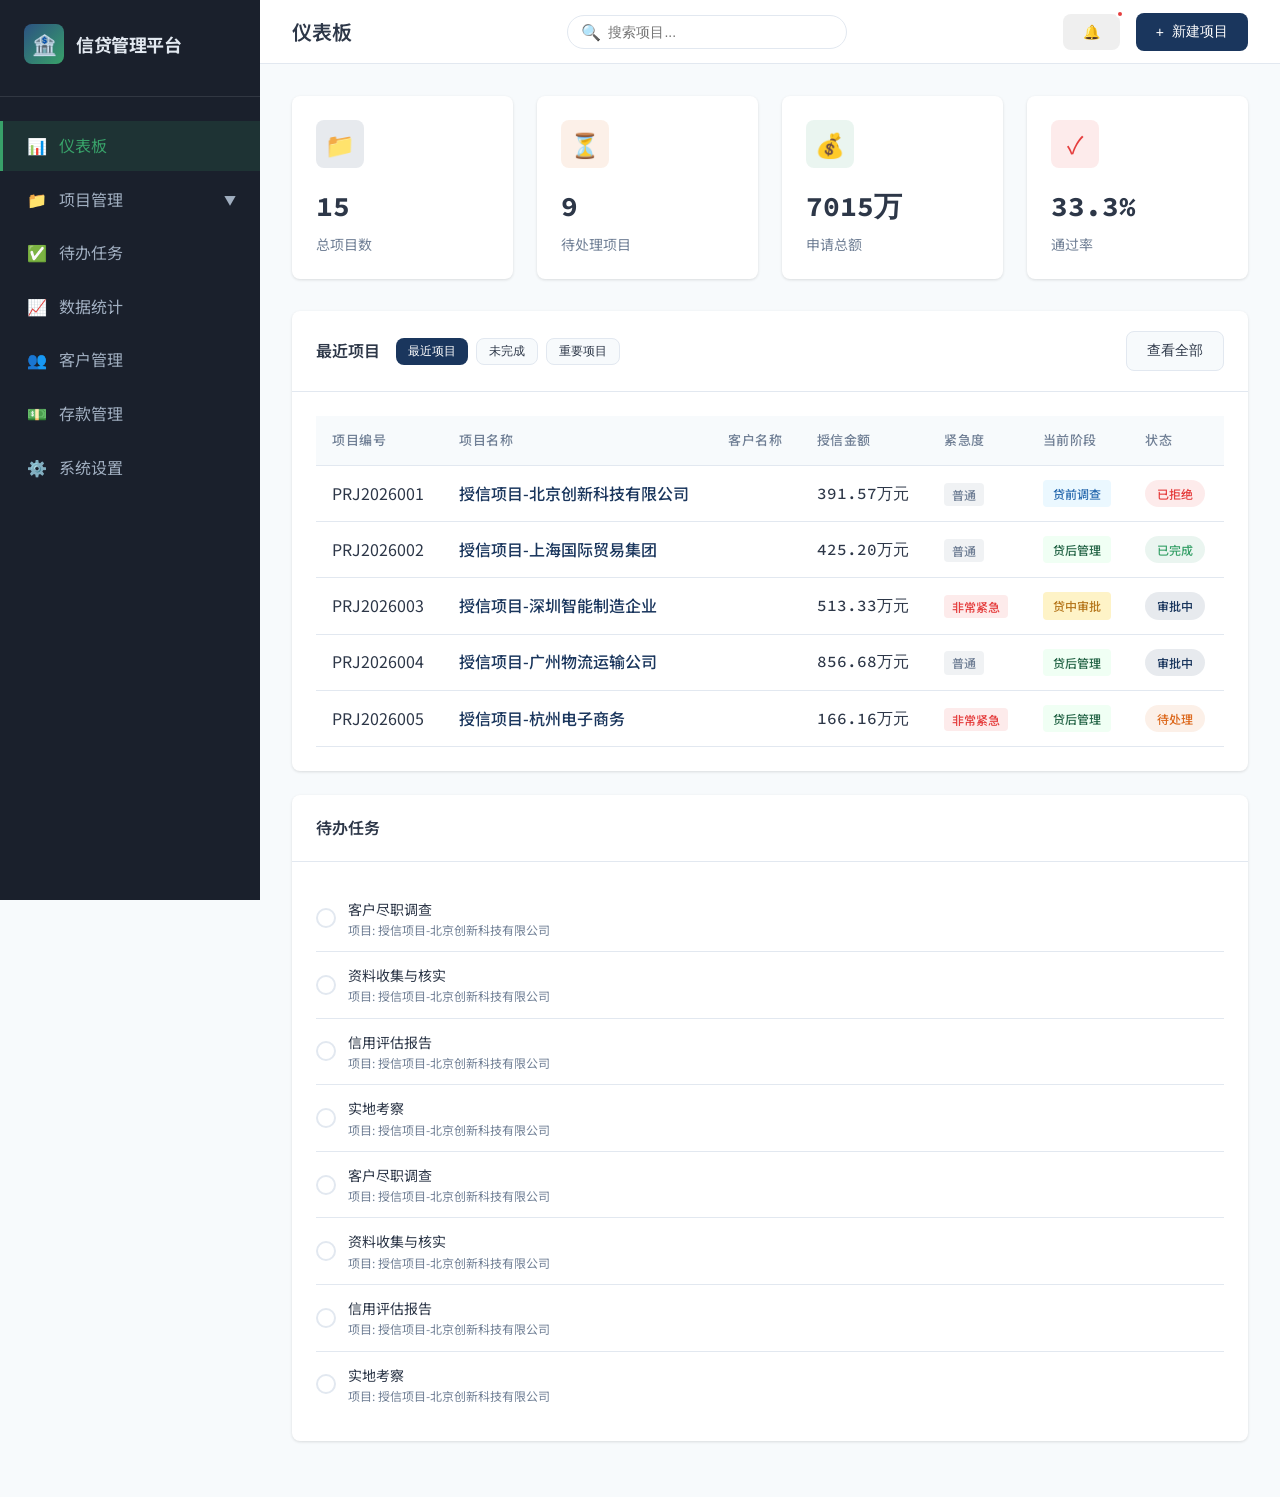
==== index.html @ 3b07a6e7 "feat: 优化客户管理模块 - 账号每行显示、移除客户编号字段" ====
<!DOCTYPE html>
<html lang="zh-CN">
<head>
  <meta charset="UTF-8">
  <meta name="viewport" content="width=device-width, initial-scale=1.0">
  <title>信贷项目管理平台</title>
  <link rel="icon" href="data:image/svg+xml,<svg xmlns='http://www.w3.org/2000/svg' viewBox='0 0 100 100'><text y='.9em' font-size='90'>🏦</text></svg>">
  <link rel="preconnect" href="https://fonts.googleapis.com">
  <link rel="preconnect" href="https://fonts.gstatic.com" crossorigin>
  <link href="https://fonts.googleapis.com/css2?family=Noto+Sans+SC:wght@300;400;500;700&family=Source+Code+Pro:wght@400;500&display=swap" rel="stylesheet">
  <style>
    :root {
      --primary: #1a365d;
      --primary-light: #2c5282;
      --secondary: #4a5568;
      --accent: #38a169;
      --warning: #dd6b20;
      --danger: #e53e3e;
      --bg: #f7fafc;
      --card-bg: #ffffff;
      --sidebar-bg: #1a202c;
      --text: #2d3748;
      --text-light: #718096;
      --text-lighter: #a0aec0;
      --border: #e2e8f0;
      --shadow: 0 1px 3px rgba(0,0,0,0.12);
      --shadow-lg: 0 4px 12px rgba(0,0,0,0.15);
      --radius: 8px;
      --radius-sm: 4px;
    }

    * {
      margin: 0;
      padding: 0;
      box-sizing: border-box;
    }

    body {
      font-family: "Noto Sans SC", "PingFang SC", "Microsoft YaHei", sans-serif;
      background: var(--bg);
      color: var(--text);
      line-height: 1.6;
      min-height: 100vh;
    }

    .app {
      display: flex;
      min-height: 100vh;
    }

    .sidebar {
      width: 260px;
      background: var(--sidebar-bg);
      color: #e2e8f0;
      padding: 24px 0;
      position: fixed;
      height: 100vh;
      overflow-y: auto;
      transition: transform 0.3s ease;
      z-index: 100;
    }

    .sidebar-header {
      padding: 0 24px 32px;
      border-bottom: 1px solid rgba(255,255,255,0.1);
      margin-bottom: 24px;
    }

    .logo {
      display: flex;
      align-items: center;
      gap: 12px;
    }

    .logo-icon {
      width: 40px;
      height: 40px;
      background: linear-gradient(135deg, var(--primary-light), var(--accent));
      border-radius: var(--radius);
      display: flex;
      align-items: center;
      justify-content: center;
      font-size: 20px;
    }

    .logo-text {
      font-size: 18px;
      font-weight: 700;
      letter-spacing: -0.5px;
    }

    .nav-menu {
      list-style: none;
    }

    .nav-item {
      margin-bottom: 4px;
    }

    .nav-link {
      display: flex;
      align-items: center;
      gap: 12px;
      padding: 12px 24px;
      color: #a0aec0;
      text-decoration: none;
      transition: all 0.2s ease;
      border-left: 3px solid transparent;
      cursor: pointer;
    }

    .nav-link:hover {
      background: rgba(255,255,255,0.05);
      color: #e2e8f0;
    }

    .nav-link.active {
      background: rgba(56, 161, 105, 0.15);
      color: var(--accent);
      border-left-color: var(--accent);
    }

    .nav-icon {
      width: 20px;
      text-align: center;
      font-size: 16px;
    }

    .main {
      flex: 1;
      margin-left: 260px;
      min-height: 100vh;
    }

    .topbar {
      background: var(--card-bg);
      height: 64px;
      padding: 0 32px;
      display: flex;
      align-items: center;
      justify-content: space-between;
      border-bottom: 1px solid var(--border);
      position: sticky;
      top: 0;
      z-index: 50;
    }

    .topbar-left {
      display: flex;
      align-items: center;
      gap: 16px;
    }

    .page-title {
      font-size: 20px;
      font-weight: 600;
    }

    .search-box {
      position: relative;
    }

    .search-input {
      width: 280px;
      padding: 8px 16px 8px 40px;
      border: 1px solid var(--border);
      border-radius: 20px;
      font-size: 14px;
      outline: none;
      transition: border-color 0.2s;
    }

    .search-input:focus {
      border-color: var(--primary);
    }

    .search-icon {
      position: absolute;
      left: 14px;
      top: 50%;
      transform: translateY(-50%);
      color: var(--text-lighter);
    }

    .topbar-right {
      display: flex;
      align-items: center;
      gap: 16px;
    }

    .btn {
      display: inline-flex;
      align-items: center;
      gap: 8px;
      padding: 10px 20px;
      border: none;
      border-radius: var(--radius);
      font-size: 14px;
      font-weight: 500;
      cursor: pointer;
      transition: all 0.2s;
    }

    .btn-primary {
      background: var(--primary);
      color: white;
    }

    .btn-primary:hover {
      background: var(--primary-light);
      transform: translateY(-1px);
    }

    .btn-secondary {
      background: var(--bg);
      color: var(--text);
      border: 1px solid var(--border);
    }

    .btn-secondary:hover {
      background: var(--border);
    }

    .btn-danger {
      background: var(--danger);
      color: white;
    }

    .btn-danger:hover {
      background: #c53030;
    }

    .content {
      padding: 32px;
    }

    .stats-grid {
      display: grid;
      grid-template-columns: repeat(4, 1fr);
      gap: 24px;
      margin-bottom: 32px;
    }

    .stat-card {
      background: var(--card-bg);
      border-radius: var(--radius);
      padding: 24px;
      box-shadow: var(--shadow);
      transition: transform 0.2s, box-shadow 0.2s;
    }

    .stat-card:hover {
      transform: translateY(-2px);
      box-shadow: var(--shadow-lg);
    }

    .stat-icon {
      width: 48px;
      height: 48px;
      border-radius: var(--radius);
      display: flex;
      align-items: center;
      justify-content: center;
      font-size: 24px;
      margin-bottom: 16px;
    }

    .stat-icon.primary { background: rgba(26, 54, 93, 0.1); color: var(--primary); }
    .stat-icon.accent { background: rgba(56, 161, 105, 0.1); color: var(--accent); }
    .stat-icon.warning { background: rgba(221, 107, 32, 0.1); color: var(--warning); }
    .stat-icon.danger { background: rgba(229, 62, 62, 0.1); color: var(--danger); }

    .stat-value {
      font-size: 28px;
      font-weight: 700;
      font-family: "Source Code Pro", monospace;
      margin-bottom: 4px;
    }

    .stat-label {
      font-size: 14px;
      color: var(--text-light);
    }

    .section {
      background: var(--card-bg);
      border-radius: var(--radius);
      box-shadow: var(--shadow);
      margin-bottom: 24px;
    }

    .section-header {
      padding: 20px 24px;
      border-bottom: 1px solid var(--border);
      display: flex;
      align-items: center;
      justify-content: space-between;
    }

    .section-title {
      font-size: 16px;
      font-weight: 600;
    }

    .section-body {
      padding: 24px;
    }

    .projects-table {
      width: 100%;
      border-collapse: collapse;
    }

    .projects-table th,
    .projects-table td {
      padding: 14px 16px;
      text-align: left;
      border-bottom: 1px solid var(--border);
    }

    .projects-table th {
      background: var(--bg);
      font-weight: 500;
      font-size: 13px;
      color: var(--text-light);
      text-transform: uppercase;
      letter-spacing: 0.5px;
    }

    .projects-table tr:hover {
      background: rgba(26, 54, 93, 0.02);
    }

    .project-name {
      font-weight: 500;
      color: var(--primary);
      cursor: pointer;
    }

    .project-name:hover {
      text-decoration: underline;
    }

    .amount {
      font-family: "Source Code Pro", monospace;
      font-weight: 500;
    }

    .status-badge {
      display: inline-flex;
      align-items: center;
      gap: 6px;
      padding: 4px 12px;
      border-radius: 20px;
      font-size: 12px;
      font-weight: 500;
    }

    .status-badge.pending {
      background: rgba(221, 107, 32, 0.1);
      color: var(--warning);
    }

    .status-badge.processing {
      background: rgba(26, 54, 93, 0.1);
      color: var(--primary);
    }

    .status-badge.completed {
      background: rgba(56, 161, 105, 0.1);
      color: var(--accent);
    }

    .status-badge.rejected {
      background: rgba(229, 62, 62, 0.1);
      color: var(--danger);
    }

    .stage-badge {
      display: inline-flex;
      align-items: center;
      gap: 6px;
      padding: 4px 10px;
      border-radius: var(--radius-sm);
      font-size: 12px;
      font-weight: 500;
    }

    .stage-badge.pre {
      background: #ebf8ff;
      color: #2b6cb0;
    }

    .stage-badge.mid {
      background: #fef3c7;
      color: #b7791f;
    }

    .stage-badge.post {
      background: #f0fff4;
      color: #276749;
    }

    .progress-bar {
      width: 100%;
      height: 8px;
      background: var(--border);
      border-radius: 4px;
      overflow: hidden;
      margin-top: 8px;
    }

    .progress-fill {
      height: 100%;
      border-radius: 4px;
      transition: width 0.5s ease;
      background: linear-gradient(90deg, var(--primary), var(--accent));
    }

    .card {
      background: var(--card-bg);
      border-radius: var(--radius);
      box-shadow: var(--shadow);
      padding: 24px;
      margin-bottom: 24px;
    }

    .form-group {
      margin-bottom: 20px;
    }

    .form-label {
      display: block;
      font-size: 14px;
      font-weight: 500;
      margin-bottom: 8px;
      color: var(--text);
    }

    .form-input,
    .form-select,
    .form-textarea {
      width: 100%;
      padding: 12px 16px;
      border: 1px solid var(--border);
      border-radius: var(--radius-sm);
      font-size: 14px;
      font-family: inherit;
      outline: none;
      transition: border-color 0.2s;
    }

    .form-input:focus,
    .form-select:focus,
    .form-textarea:focus {
      border-color: var(--primary);
    }

    .form-textarea {
      min-height: 100px;
      resize: vertical;
    }

    .modal-overlay {
      position: fixed;
      inset: 0;
      background: rgba(0, 0, 0, 0.5);
      display: flex;
      align-items: center;
      justify-content: center;
      z-index: 1000;
      opacity: 0;
      visibility: hidden;
      transition: all 0.3s;
    }

    .modal-overlay.active {
      opacity: 1;
      visibility: visible;
    }

    .modal {
      background: var(--card-bg);
      border-radius: 12px;
      width: 90%;
      max-width: 800px;
      max-height: 90vh;
      overflow-y: auto;
      transform: translateY(20px);
      transition: transform 0.3s;
    }

    .modal-overlay.active .modal {
      transform: translateY(0);
    }

    .modal-header {
      padding: 24px;
      border-bottom: 1px solid var(--border);
      display: flex;
      align-items: center;
      justify-content: space-between;
    }

    .modal-title {
      font-size: 18px;
      font-weight: 600;
    }

    .modal-close {
      width: 32px;
      height: 32px;
      border: none;
      background: var(--bg);
      border-radius: 50%;
      cursor: pointer;
      display: flex;
      align-items: center;
      justify-content: center;
      font-size: 18px;
      color: var(--text-light);
      transition: all 0.2s;
    }

    .modal-close:hover {
      background: var(--border);
      color: var(--text);
    }

    .modal-body {
      padding: 24px;
    }

    .modal-footer {
      padding: 16px 24px;
      border-top: 1px solid var(--border);
      display: flex;
      justify-content: flex-end;
      gap: 12px;
    }

    .flow-container {
      display: flex;
      align-items: center;
      justify-content: space-between;
      padding: 24px 0;
    }

    .flow-stage {
      flex: 1;
      text-align: center;
      position: relative;
    }

    .flow-stage:not(:last-child)::after {
      content: '';
      position: absolute;
      top: 20px;
      right: -50%;
      width: 100%;
      height: 3px;
      background: var(--border);
    }

    .flow-stage.active:not(:last-child)::after {
      background: var(--accent);
    }

    .flow-icon {
      width: 40px;
      height: 40px;
      border-radius: 50%;
      background: var(--border);
      display: flex;
      align-items: center;
      justify-content: center;
      margin: 0 auto 12px;
      font-size: 18px;
      position: relative;
      z-index: 1;
      color: var(--text-lighter);
    }

    .flow-stage.active .flow-icon {
      background: var(--accent);
      color: white;
    }

    .flow-stage.completed .flow-icon {
      background: var(--primary);
      color: white;
    }

    .flow-label {
      font-size: 14px;
      font-weight: 500;
      margin-bottom: 4px;
    }

    .flow-status {
      font-size: 12px;
      color: var(--text-light);
    }

    .task-list {
      list-style: none;
    }

    .task-item {
      display: flex;
      align-items: center;
      gap: 12px;
      padding: 12px 0;
      border-bottom: 1px solid var(--border);
    }

    .task-item:last-child {
      border-bottom: none;
    }

    .task-checkbox {
      width: 20px;
      height: 20px;
      border: 2px solid var(--border);
      border-radius: 50%;
      cursor: pointer;
      display: flex;
      align-items: center;
      justify-content: center;
      transition: all 0.2s;
    }

    .task-checkbox.checked {
      background: var(--accent);
      border-color: var(--accent);
      color: white;
    }

    .task-content {
      flex: 1;
    }

    .task-title {
      font-size: 14px;
    }

    .task-title.checked {
      text-decoration: line-through;
      color: var(--text-lighter);
    }

    .task-meta {
      font-size: 12px;
      color: var(--text-light);
    }

    .empty-state {
      text-align: center;
      padding: 48px;
      color: var(--text-light);
    }

    .empty-icon {
      font-size: 48px;
      margin-bottom: 16px;
      opacity: 0.5;
    }

    .pagination {
      display: flex;
      align-items: center;
      justify-content: center;
      gap: 8px;
      margin-top: 24px;
    }

    .page-btn {
      width: 36px;
      height: 36px;
      border: 1px solid var(--border);
      background: var(--card-bg);
      border-radius: var(--radius-sm);
      cursor: pointer;
      display: flex;
      align-items: center;
      justify-content: center;
      font-size: 14px;
      transition: all 0.2s;
    }

    .page-btn:hover {
      border-color: var(--primary);
      color: var(--primary);
    }

    .page-btn.active {
      background: var(--primary);
      color: white;
      border-color: var(--primary);
    }

    .mobile-menu-btn {
      display: none;
      background: none;
      border: none;
      font-size: 24px;
      cursor: pointer;
    }

    .detail-grid {
      display: grid;
      grid-template-columns: repeat(2, 1fr);
      gap: 24px;
    }

    .detail-item {
      padding: 16px 0;
      border-bottom: 1px solid var(--border);
    }

    .detail-label {
      font-size: 12px;
      color: var(--text-light);
      margin-bottom: 4px;
    }

    .detail-value {
      font-size: 14px;
      font-weight: 500;
    }

    .history-list {
      list-style: none;
    }

    .history-item {
      display: flex;
      gap: 16px;
      padding: 16px 0;
      border-bottom: 1px solid var(--border);
    }

    .history-icon {
      width: 32px;
      height: 32px;
      border-radius: 50%;
      background: var(--bg);
      display: flex;
      align-items: center;
      justify-content: center;
      flex-shrink: 0;
    }

    .history-content {
      flex: 1;
    }

    .history-title {
      font-size: 14px;
      font-weight: 500;
      margin-bottom: 4px;
    }

    .history-meta {
      font-size: 12px;
      color: var(--text-light);
    }

    @media (max-width: 1200px) {
      .stats-grid {
        grid-template-columns: repeat(2, 1fr);
      }
    }

    @media (max-width: 768px) {
      .sidebar {
        transform: translateX(-100%);
      }

      .sidebar.open {
        transform: translateX(0);
      }

      .main {
        margin-left: 0;
      }

      .mobile-menu-btn {
        display: block;
      }

      .stats-grid {
        grid-template-columns: 1fr;
      }

      .detail-grid {
        grid-template-columns: 1fr;
      }

      .search-input {
        width: 200px;
      }
    }

    .fade-in {
      animation: fadeIn 0.3s ease;
    }

    @keyframes fadeIn {
      from {
        opacity: 0;
        transform: translateY(10px);
      }
      to {
        opacity: 1;
        transform: translateY(0);
      }
    }

    .notifications-badge {
      position: relative;
    }

    .notification-dot {
      position: absolute;
      top: -4px;
      right: -4px;
      width: 8px;
      height: 8px;
      background: var(--danger);
      border-radius: 50%;
      border: 2px solid var(--card-bg);
    }

    .filter-bar {
      display: flex;
      gap: 12px;
      margin-bottom: 24px;
      flex-wrap: wrap;
    }

    .filter-select {
      padding: 8px 16px;
      border: 1px solid var(--border);
      border-radius: var(--radius-sm);
      font-size: 14px;
      background: var(--card-bg);
      cursor: pointer;
      min-width: 140px;
    }

.filter-select:focus {
  outline: none;
  border-color: var(--primary);
}

.urgency-badge {
  display: inline-flex;
  align-items: center;
  gap: 4px;
  padding: 2px 8px;
  border-radius: var(--radius-sm);
  font-size: 12px;
  font-weight: 500;
}

.urgency-normal {
  background: rgba(113, 128, 150, 0.1);
  color: var(--text-light);
}

.urgency-urgent {
  background: rgba(221, 107, 32, 0.1);
  color: var(--warning);
}

.urgency-very-urgent {
  background: rgba(229, 62, 62, 0.1);
  color: var(--danger);
  animation: pulse 2s infinite;
}

@keyframes pulse {
  0%, 100% { opacity: 1; }
  50% { opacity: 0.7; }
}

.project-row-second {
  background: var(--bg);
  font-size: 12px;
  color: var(--text-light);
}

.project-row-second td {
  padding: 8px 16px;
  border-bottom: 1px solid var(--border);
}

.duration-bar-container {
  display: flex;
  align-items: center;
  gap: 8px;
  flex: 1;
}

.duration-bar {
  flex: 1;
  height: 6px;
  background: var(--border);
  border-radius: 3px;
  overflow: hidden;
  max-width: 100px;
}

.duration-bar-fill {
  height: 100%;
  border-radius: 3px;
  transition: width 0.3s;
}

.current-node {
  display: inline-flex;
  align-items: center;
  gap: 4px;
  padding: 2px 8px;
  background: var(--primary);
  color: white;
  border-radius: var(--radius-sm);
  font-size: 11px;
}
  </style>
</head>
<body>
  <div class="app">
    <aside class="sidebar" id="sidebar">
      <div class="sidebar-header">
        <div class="logo">
          <div class="logo-icon">🏦</div>
          <span class="logo-text">信贷管理平台</span>
        </div>
      </div>
      <ul class="nav-menu">
        <li class="nav-item">
          <a href="#" class="nav-link active" data-page="dashboard">
            <span class="nav-icon">📊</span>
            <span>仪表板</span>
          </a>
        </li>
        <li class="nav-item">
          <a href="#" class="nav-link" data-page="projects" onclick="App.toggleSubMenu(event, 'projectSubMenu')">
            <span class="nav-icon">📁</span>
            <span>项目管理</span>
            <span style="margin-left:auto;font-size:12px;" id="projectSubMenuIcon">▼</span>
          </a>
          <ul class="sub-menu" id="projectSubMenu" style="display:none;list-style:none;padding-left:24px;">
            <li><a href="#" class="nav-link" style="padding:8px 24px;font-size:13px;" data-page="projects" onclick="App.showAllProjects()">📋 全部项目</a></li>
            <li><a href="#" class="nav-link" style="padding:8px 24px;font-size:13px;" data-page="projects" onclick="App.showStage('pre')">🔍 贷前调查</a></li>
            <li><a href="#" class="nav-link" style="padding:8px 24px;font-size:13px;" data-page="projects" onclick="App.showStage('mid')">📋 贷中审批</a></li>
            <li><a href="#" class="nav-link" style="padding:8px 24px;font-size:13px;" data-page="projects" onclick="App.showStage('post')">📊 贷后管理</a></li>
          </ul>
        </li>
        <li class="nav-item">
          <a href="#" class="nav-link" data-page="tasks">
            <span class="nav-icon">✅</span>
            <span>待办任务</span>
          </a>
        </li>
        <li class="nav-item">
          <a href="#" class="nav-link" data-page="statistics">
            <span class="nav-icon">📈</span>
            <span>数据统计</span>
          </a>
        </li>
        <li class="nav-item">
          <a href="#" class="nav-link" data-page="customers">
            <span class="nav-icon">👥</span>
            <span>客户管理</span>
          </a>
        </li>
        <li class="nav-item">
          <a href="#" class="nav-link" data-page="deposits">
            <span class="nav-icon">💵</span>
            <span>存款管理</span>
          </a>
        </li>
        <li class="nav-item">
          <a href="#" class="nav-link" data-page="settings">
            <span class="nav-icon">⚙️</span>
            <span>系统设置</span>
          </a>
        </li>
      </ul>
    </aside>

    <main class="main">
      <header class="topbar">
        <div class="topbar-left">
          <button class="mobile-menu-btn" id="mobileMenuBtn">☰</button>
          <h1 class="page-title" id="pageTitle">仪表板</h1>
        </div>
        <div class="search-box">
          <span class="search-icon">🔍</span>
          <input type="text" class="search-input" placeholder="搜索项目..." id="searchInput">
        </div>
        <div class="topbar-right">
          <button class="btn notifications-badge" id="notificationBtn">
            🔔
            <span class="notification-dot" id="notificationDot"></span>
          </button>
          <button class="btn btn-primary" id="newProjectBtn">
            <span>+</span>新建项目
          </button>
        </div>
      </header>

      <div class="content" id="content">
      </div>
    </main>
  </div>

  <div class="modal-overlay" id="projectModal">
    <div class="modal" style="max-width: 900px;">
      <div class="modal-header">
        <h2 class="modal-title" id="modalTitle">新建项目</h2>
        <button class="modal-close" id="modalClose">✕</button>
      </div>
      <div class="modal-body">
        <form id="projectForm" style="display: grid; grid-template-columns: repeat(2, 1fr); gap: 16px;">
          <div class="form-group">
            <label class="form-label">项目编号</label>
            <input type="text" class="form-input" id="projectCode" readonly>
          </div>
          <div class="form-group">
            <label class="form-label">项目名称 *</label>
            <input type="text" class="form-input" id="projectName" required placeholder="请输入项目名称">
          </div>
          <div class="form-group" style="grid-column: span 2;">
            <label class="form-label">客户 *（可多选）</label>
            <input type="text" class="form-input" id="customerSearch" placeholder="搜索客户..." oninput="App.filterCustomers(this.value)" style="margin-bottom:8px;">
            <div id="customerList" style="max-height:150px;overflow-y:auto;border:1px solid var(--border);border-radius:4px;padding:8px;">
            </div>
          </div>
          <div class="form-group" style="grid-column: span 2;">
            <label class="form-label">已选客户</label>
            <div id="selectedCustomers" style="display:flex;flex-wrap:wrap;gap:8px;min-height:32px;padding:8px;background:var(--bg);border-radius:4px;"></div>
          </div>
          <div class="form-group" style="display:none;">
            <label class="form-label">客户名称</label>
            <input type="text" id="customerName">
          </div>
          <div class="form-group" style="display:none;">
            <label class="form-label">客户类型</label>
            <select class="form-select" id="customerType">
            </select>
          </div>
          <div class="form-group">
            <label class="form-label">授信金额（元）*</label>
            <input type="number" class="form-input" id="creditAmount" required placeholder="请输入授信金额" min="0" step="10000">
          </div>
          <div class="form-group">
            <label class="form-label">授信期限</label>
            <select class="form-select" id="creditTerm">
              <option value="3">3个月</option>
              <option value="6">6个月</option>
              <option value="12" selected>12个月</option>
              <option value="24">24个月</option>
              <option value="36">36个月</option>
            </select>
          </div>
          <div class="form-group">
            <label class="form-label">利率（%）</label>
            <input type="number" class="form-input" id="interestRate" value="4.35" step="0.01" min="0" max="24">
          </div>
          <div class="form-group">
            <label class="form-label">担保方式</label>
            <select class="form-select" id="guaranteeType">
              <option value="credit">信用贷款</option>
              <option value="mortgage">抵押贷款</option>
              <option value="pledge">质押贷款</option>
              <option value="guarantee">担保贷款</option>
            </select>
          </div>
          <div class="form-group">
            <label class="form-label">开始时间</label>
            <input type="date" class="form-input" id="startDate">
          </div>
          <div class="form-group">
            <label class="form-label">结束时间</label>
            <input type="date" class="form-input" id="endDate">
          </div>
<div class="form-group" style="grid-column: span 2;">
    <label class="form-label">备注说明</label>
    <textarea class="form-textarea" id="remark" placeholder="请输入备注说明"></textarea>
  </div>
  <div class="form-group">
    <label class="form-label">紧急度</label>
    <select class="form-select" id="urgency">
      <option value="normal">普通</option>
      <option value="urgent">紧急</option>
      <option value="very_urgent">非常紧急</option>
    </select>
  </div>
  <div class="form-group">
    <label class="form-label">当前阶段</label>
    <select class="form-select" id="editStage">
      <option value="pre">贷前调查</option>
      <option value="mid">贷中审批</option>
      <option value="post">贷后管理</option>
    </select>
  </div>
  <div class="form-group">
    <label class="form-label">状态</label>
    <select class="form-select" id="editStatus">
      <option value="pending">待处理</option>
      <option value="processing">审批中</option>
      <option value="completed">已完成</option>
      <option value="rejected">已拒绝</option>
    </select>
  </div>
  <div class="form-group">
    <label class="form-label">动拨日期</label>
    <input type="date" class="form-input" id="drawDate">
  </div>
  <div class="form-group" style="grid-column: span 2;">
    <label class="form-label">贷后任务日期</label>
    <div style="display:flex;gap:12px;margin-bottom:8px;flex-wrap:wrap;">
      <label style="display:flex;align-items:center;gap:4px;cursor:pointer;">
        <input type="radio" name="postLoanTaskType" value="quarterly" checked onchange="App.togglePostLoanTaskDates()"> 按季度
      </label>
      <label style="display:flex;align-items:center;gap:4px;cursor:pointer;">
        <input type="radio" name="postLoanTaskType" value="halfyear" onchange="App.togglePostLoanTaskDates()"> 按半年
      </label>
      <label style="display:flex;align-items:center;gap:4px;cursor:pointer;">
        <input type="radio" name="postLoanTaskType" value="custom" onchange="App.togglePostLoanTaskDates()"> 自定义
      </label>
    </div>
    <div id="postLoanTaskDatesContainer" style="display:flex;flex-direction:column;gap:8px;">
      <div style="display:flex;align-items:center;gap:8px;">
        <span style="font-size:12px;min-width:60px;">第1次:</span>
        <input type="date" class="form-input" id="postLoanTaskDate1" style="width:200px;">
      </div>
      <div style="display:flex;align-items:center;gap:8px;">
        <span style="font-size:12px;min-width:60px;">第2次:</span>
        <input type="date" class="form-input" id="postLoanTaskDate2" style="width:200px;">
      </div>
      <div style="display:flex;align-items:center;gap:8px;">
        <span style="font-size:12px;min-width:60px;">第3次:</span>
        <input type="date" class="form-input" id="postLoanTaskDate3" style="width:200px;">
      </div>
      <div style="display:flex;align-items:center;gap:8px;">
        <span style="font-size:12px;min-width:60px;">第4次:</span>
        <input type="date" class="form-input" id="postLoanTaskDate4" style="width:200px;">
      </div>
    </div>
  </div>
</form>
      </div>
      <div class="modal-footer">
        <button class="btn btn-secondary" id="cancelBtn">取消</button>
        <button class="btn btn-primary" id="saveBtn">保存项目</button>
      </div>
    </div>
  </div>

  <div class="modal-overlay" id="detailModal">
    <div class="modal" style="max-width: 900px;">
      <div class="modal-header">
        <h2 class="modal-title">项目详情</h2>
        <button class="modal-close" id="detailModalClose">✕</button>
      </div>
      <div class="modal-body" id="detailContent">
      </div>
    </div>
  </div>

  <script>
    const App = {
data: {
  projects: [],
  customers: [],
  deposits: [],
  currentPage: 'dashboard',
  searchQuery: '',
  filterStatus: '',
  filterStage: '',
  projectTab: 'recent',
  options: {
    stages: [
      { value: 'pre', label: '贷前调查' },
      { value: 'mid', label: '贷中审批' },
      { value: 'post', label: '贷后管理' }
    ],
    statuses: [
      { value: 'pending', label: '待处理' },
      { value: 'processing', label: '审批中' },
      { value: 'completed', label: '已完成' },
      { value: 'rejected', label: '已拒绝' }
    ],
    terms: [
      { value: '3', label: '3个月' },
      { value: '6', label: '6个月' },
      { value: '12', label: '12个月' },
      { value: '24', label: '24个月' },
      { value: '36', label: '36个月' }
    ],
    guaranteeTypes: [
      { value: 'credit', label: '信用贷款' },
      { value: 'mortgage', label: '抵押贷款' },
      { value: 'pledge', label: '质押贷款' },
      { value: 'guarantee', label: '担保贷款' }
    ],
    urgencies: [
      { value: 'normal', label: '普通' },
      { value: 'urgent', label: '紧急' },
      { value: 'very_urgent', label: '非常紧急' }
    ]
  }
},

init() {
  if (!this.checkLogin()) {
    document.body.innerHTML = '<div style="display:flex;align-items:center;justify-content:center;height:100vh;flex-direction:column;"><h2>请先登录</h2><p>密码错误或已超时</p></div>';
    return;
  }
  this.loadData();
  this.initOptionDropdowns();
  this.bindEvents();
  this.render();
},

loadData() {
  const stored = localStorage.getItem('creditProjects');
  if (stored) {
    this.data.projects = JSON.parse(stored);
  } else {
    this.data.projects = this.generateSampleData();
    this.saveData();
  }
  const custStored = localStorage.getItem('creditCustomers');
  if (custStored) {
    this.data.customers = JSON.parse(custStored);
  } else {
    this.data.customers = this.generateSampleCustomers();
    this.saveData();
  }
  const depStored = localStorage.getItem('creditDeposits');
  if (depStored) {
    this.data.deposits = JSON.parse(depStored);
  } else {
    this.data.deposits = this.generateSampleDeposits();
    this.saveData();
  }
  const optStored = localStorage.getItem('creditOptions');
  if (optStored) {
    this.data.options = JSON.parse(optStored);
  } else {
    this.saveOptions();
  }
},

saveData() {
  localStorage.setItem('creditProjects', JSON.stringify(this.data.projects));
  localStorage.setItem('creditCustomers', JSON.stringify(this.data.customers));
  localStorage.setItem('creditDeposits', JSON.stringify(this.data.deposits));
},

saveOptions() {
  localStorage.setItem('creditOptions', JSON.stringify(this.data.options));
},

initOptionDropdowns() {
  const creditTerm = document.getElementById('creditTerm');
  if (creditTerm) {
    creditTerm.innerHTML = this.data.options.terms.map(t => `<option value="${t.value}">${t.label}</option>`).join('');
  }
  const guaranteeType = document.getElementById('guaranteeType');
  if (guaranteeType) {
    guaranteeType.innerHTML = this.data.options.guaranteeTypes.map(t => `<option value="${t.value}">${t.label}</option>`).join('');
  }
  const urgency = document.getElementById('urgency');
  if (urgency) {
    urgency.innerHTML = this.data.options.urgencies.map(u => `<option value="${u.value}">${u.label}</option>`).join('');
  }
  const editStage = document.getElementById('editStage');
  if (editStage) {
    editStage.innerHTML = this.data.options.stages.map(s => `<option value="${s.value}">${s.label}</option>`).join('');
  }
  const editStatus = document.getElementById('editStatus');
  if (editStatus) {
    editStatus.innerHTML = this.data.options.statuses.map(s => `<option value="${s.value}">${s.label}</option>`).join('');
  }
},

generateSampleCustomers() {
  return [
    { customerNo: '20260001', name: '北京创新科技有限公司', accounts: ['6222021100012345678', '6222021100012345679'], type: 'enterprise', contact: '张总', phone: '13800138000', address: '北京市朝阳区' },
    { customerNo: '20260002', name: '上海国际贸易集团', accounts: ['6222021100012345680'], type: 'enterprise', contact: '李经理', phone: '13800138001', address: '上海市浦东新区' },
    { customerNo: '20260003', name: '深圳智能制造企业', accounts: ['6222021100012345681', '6222021100012345682'], type: 'enterprise', contact: '王总', phone: '13800138002', address: '深圳市南山区' },
    { customerNo: '20260004', name: '广州物流运输公司', accounts: ['6222021100012345683'], type: 'enterprise', contact: '刘总', phone: '13800138003', address: '广州市天河区' },
    { customerNo: '20260005', name: '杭州电子商务', accounts: ['6222021100012345684', '6222021100012345685'], type: 'enterprise', contact: '陈总', phone: '13800138004', address: '杭州市滨江区' },
    { customerNo: '20260006', name: '张三', accounts: ['6222021100012345686'], type: 'personal', phone: '13900139000' },
    { customerNo: '20260007', name: '李四', accounts: ['6222021100012345687', '6222021100012345688'], type: 'personal', phone: '13900139001' }
  ];
},

generateSampleDeposits() {
  return [
    { id: 'D001', customerId: '20260001', customerName: '北京创新科技有限公司', amount: 5000000, type: '定期', productName: '定期存款A', date: '2025-01-15', rate: 2.1, ftpRate: 1.5, maturityDate: '2026-01-15' },
    { id: 'D002', customerId: '20260002', customerName: '上海国际贸易集团', amount: 8000000, type: '活期', productName: '活期账户', date: '2025-02-20', rate: 0.35, ftpRate: 0.2, maturityDate: '' },
    { id: 'D003', customerId: '20260003', customerName: '深圳智能制造企业', amount: 3000000, type: '定期', productName: '定期存款B', date: '2025-03-10', rate: 2.25, ftpRate: 1.6, maturityDate: '2026-03-10' },
    { id: 'D004', customerId: '20260004', customerName: '广州物流运输公司', amount: 2000000, type: '活期', productName: '活期账户', date: '2025-03-25', rate: 0.35, ftpRate: 0.2, maturityDate: '' },
    { id: 'D005', customerId: '20260005', customerName: '杭州电子商务', amount: 6000000, type: '定期', productName: '定期存款A', date: '2025-04-05', rate: 2.15, ftpRate: 1.5, maturityDate: '2026-04-05' },
    { id: 'D006', customerId: '20260001', customerName: '北京创新科技有限公司', amount: 1500000, type: '活期', productName: '活期账户', date: '2025-04-18', rate: 0.35, ftpRate: 0.2, maturityDate: '' },
    { id: 'D007', customerId: '20260006', customerName: '张三', amount: 500000, type: '定期', productName: '定期存款B', date: '2025-05-01', rate: 2.3, ftpRate: 1.65, maturityDate: '2026-05-01' },
    { id: 'D008', customerId: '20260007', customerName: '李四', amount: 300000, type: '活期', productName: '活期账户', date: '2025-05-10', rate: 0.35, ftpRate: 0.2, maturityDate: '' }
  ];
},

generateSampleData() {
      const customers = ['北京创新科技有限公司', '上海国际贸易集团', '深圳智能制造企业', '广州物流运输公司', '杭州电子商务', '成都软件开发', '武汉新能源科技', '南京制造业', '西安高新材料', '重庆文化旅游'];
      const statuses = ['pending', 'processing', 'completed', 'rejected'];
      const stages = ['pre', 'mid', 'post'];
      const urgencies = ['normal', 'urgent', 'very_urgent'];
      const projects = [];

      for (let i = 0; i < 15; i++) {
        const status = statuses[Math.floor(Math.random() * statuses.length)];
        const stage = status === 'completed' ? 'post' : stages[Math.floor(Math.random() * 3)];
        const amount = Math.floor(Math.random() * 10000000) + 500000;
        const createdAt = new Date(Date.now() - Math.random() * 90 * 24 * 60 * 60 * 1000);

        projects.push({
          id: `PRJ${String(2026001 + i).padStart(6, '0')}`,
          name: `授信项目-${customers[i % customers.length]}`,
          customerName: customers[i % customers.length],
          customerType: i % 2 === 0 ? 'enterprise' : 'personal',
          amount: amount,
          term: [6, 12, 24, 36][Math.floor(Math.random() * 4)],
          rate: (Math.random() * 3 + 3.5).toFixed(2),
          guaranteeType: ['credit', 'mortgage', 'pledge', 'guarantee'][Math.floor(Math.random() * 4)],
          status: status,
          stage: stage,
          urgency: urgencies[Math.floor(Math.random() * 3)],
          stageProgress: { pre: 0, mid: 0, post: 0 },
          remark: '',
          createdAt: createdAt.toISOString(),
          endDate: status === 'completed' ? new Date(Date.now() - Math.random() * 30 * 24 * 60 * 60 * 1000).toISOString() : null,
          drawDate: stage === 'mid' || stage === 'post' ? new Date(createdAt.getTime() + 15 * 24 * 60 * 60 * 1000).toISOString().split('T')[0] : '',
          postLoanTaskDates: this.generatePostLoanTaskDates(),
          tasks: this.generateTasks(status, stage)
        });

        const project = projects[projects.length - 1];
        if (stage === 'pre') project.stageProgress.pre = Math.floor(Math.random() * 100);
        else if (stage === 'mid') { project.stageProgress.pre = 100; project.stageProgress.mid = Math.floor(Math.random() * 100); }
        else { project.stageProgress.pre = 100; project.stageProgress.mid = 100; project.stageProgress.post = Math.floor(Math.random() * 100); }
      }

      return projects;
    },

    generatePostLoanTaskDates() {
      const baseDate = new Date();
      return [
        new Date(baseDate.getTime() + 30 * 24 * 60 * 60 * 1000).toISOString().split('T')[0],
        new Date(baseDate.getTime() + 90 * 24 * 60 * 60 * 1000).toISOString().split('T')[0],
        new Date(baseDate.getTime() + 180 * 24 * 60 * 60 * 1000).toISOString().split('T')[0]
      ];
    },

      generateTasks(status, stage) {
        const preTasks = [
          { id: 1, title: '客户尽职调查', completed: false },
          { id: 2, title: '资料收集与核实', completed: false },
          { id: 3, title: '信用评估报告', completed: false },
          { id: 4, title: '实地考察', completed: false }
        ];
        const midTasks = [
          { id: 5, title: '初审评估', completed: false },
          { id: 6, title: '复审评估', completed: false },
          { id: 7, title: '终审决策', completed: false },
          { id: 8, title: '合同签订', completed: false }
        ];
        const postTasks = [
          { id: 9, title: '首次检查', completed: false },
          { id: 10, title: '定期检查', completed: false },
          { id: 11, title: '风险评估', completed: false },
          { id: 12, title: '到期处理', completed: false }
        ];

        let tasks = [];
        if (stage === 'pre' || status === 'pending') tasks = preTasks;
        else if (stage === 'mid' || status === 'processing') tasks = [...preTasks, ...midTasks];
        else tasks = [...preTasks, ...midTasks, ...postTasks];

        if (status === 'completed') {
          tasks.forEach(t => t.completed = true);
        }

        return tasks;
      },

      bindEvents() {
        document.getElementById('mobileMenuBtn').addEventListener('click', () => {
          document.getElementById('sidebar').classList.toggle('open');
        });

        document.querySelectorAll('.nav-link').forEach(link => {
          link.addEventListener('click', (e) => {
            e.preventDefault();
            document.querySelectorAll('.nav-link').forEach(l => l.classList.remove('active'));
            link.classList.add('active');
            this.data.currentPage = link.dataset.page;
            document.getElementById('sidebar').classList.remove('open');
            this.render();
          });
        });

        document.getElementById('newProjectBtn').addEventListener('click', () => {
          this.openProjectModal();
        });

        document.getElementById('modalClose').addEventListener('click', () => {
          this.closeModal('projectModal');
        });

        document.getElementById('detailModalClose').addEventListener('click', () => {
          this.closeModal('detailModal');
        });

        document.getElementById('cancelBtn').addEventListener('click', () => {
          this.closeModal('projectModal');
        });

        document.getElementById('saveBtn').addEventListener('click', () => {
          this.saveProject();
        });

        document.getElementById('searchInput').addEventListener('input', (e) => {
          this.data.searchQuery = e.target.value;
          this.render();
        });
      },

openProjectModal(project = null) {
    const modal = document.getElementById('projectModal');
    const form = document.getElementById('projectForm');

    this.currentSelectedCustomers = project ? [...(project.customerIds || [])] : [];

    if (project) {
      document.getElementById('modalTitle').textContent = '编辑项目';
      document.getElementById('projectCode').value = project.id;
      document.getElementById('projectName').value = project.name;
      document.getElementById('creditAmount').value = project.amount;
      document.getElementById('creditTerm').value = project.term;
      document.getElementById('interestRate').value = project.rate;
      document.getElementById('guaranteeType').value = project.guaranteeType;
      document.getElementById('startDate').value = project.createdAt ? project.createdAt.split('T')[0] : '';
      document.getElementById('endDate').value = project.endDate ? project.endDate.split('T')[0] : '';
      document.getElementById('remark').value = project.remark || '';
      document.getElementById('urgency').value = project.urgency || 'normal';
      document.getElementById('editStage').value = project.stage || 'pre';
      document.getElementById('editStatus').value = project.status || 'pending';
      document.getElementById('drawDate').value = project.drawDate || '';
      const taskDates = project.postLoanTaskDates || [];
      for (let i = 1; i <= 4; i++) {
        const input = document.getElementById('postLoanTaskDate' + i);
        if (input) input.value = taskDates[i - 1] || '';
      }
      this.renderCustomerList();
      this.updateSelectedCustomers(this.currentSelectedCustomers);
    } else {
      document.getElementById('modalTitle').textContent = '新建项目';
      form.reset();
      document.getElementById('projectCode').value = this.generateProjectCode();
      document.getElementById('urgency').value = 'normal';
      document.getElementById('editStage').value = 'pre';
      document.getElementById('editStatus').value = 'pending';
      this.currentCustomerFilter = '';
      this.renderCustomerList();
      this.updateSelectedCustomers([]);
    }

    modal.classList.add('active');
  },

      currentCustomerFilter: '',
      currentSelectedCustomers: [],

renderCustomerList() {
  const container = document.getElementById('customerList');
  const filter = (this.currentCustomerFilter || '').toLowerCase();
  const filtered = this.data.customers.filter(c =>
    c.name.toLowerCase().includes(filter) || (c.contact || '').toLowerCase().includes(filter)
  );
  container.innerHTML = filtered.map(c => `
  <div style="display:flex;align-items:center;gap:8px;padding:6px;border-bottom:1px solid var(--border);cursor:pointer;" onclick="App.toggleCustomer('${c.customerNo}')">
  <input type="checkbox" ${this.currentSelectedCustomers.includes(c.customerNo) ? 'checked' : ''} onclick="event.stopPropagation();App.toggleCustomer('${c.customerNo}')">
  <div>
    <div style="font-weight:500;">${c.name}</div>
    <div style="font-size:12px;color:var(--text-light);">${c.type === 'enterprise' ? '企业' : '个人'} · ${c.phone || ''}</div>
  </div>
  </div>
  `).join('');
},

      filterCustomers(value) {
        this.currentCustomerFilter = value;
        this.renderCustomerList();
      },

      depositCustomerFilter: '',

      filterDepositCustomer(value) {
        this.depositCustomerFilter = value;
        const select = document.getElementById('depositCustomer');
        if (select) {
          const f = value.toLowerCase();
select.innerHTML = this.data.customers.filter(c => !f || c.name.toLowerCase().includes(f)).map(c =>
  `<option value="${c.customerNo}">${c.name}</option>`
  ).join('');
        }
      },

toggleCustomer(customerId) {
    const idx = this.currentSelectedCustomers.indexOf(customerId);
    if (idx >= 0) {
      this.currentSelectedCustomers.splice(idx, 1);
    } else {
      this.currentSelectedCustomers.push(customerId);
    }
    this.renderCustomerList();
    this.updateSelectedCustomers(this.currentSelectedCustomers);
  },

  togglePostLoanTaskDates() {
    const type = document.querySelector('input[name="postLoanTaskType"]:checked').value;
    const container = document.getElementById('postLoanTaskDatesContainer');
    if (type === 'custom') {
      container.style.display = 'flex';
    } else {
      container.style.display = 'none';
      const baseDate = new Date();
      let dates = [];
      if (type === 'quarterly') {
        for (let i = 1; i <= 4; i++) {
          dates.push(new Date(baseDate.getTime() + i * 90 * 24 * 60 * 60 * 1000).toISOString().split('T')[0]);
        }
      } else {
        for (let i = 1; i <= 2; i++) {
          dates.push(new Date(baseDate.getTime() + i * 180 * 24 * 60 * 60 * 1000).toISOString().split('T')[0]);
        }
      }
      for (let i = 1; i <= 4; i++) {
        const input = document.getElementById('postLoanTaskDate' + i);
        if (input) input.value = dates[i - 1] || '';
      }
    }
  },

updateSelectedCustomers(selectedIds) {
  const container = document.getElementById('selectedCustomers');
  const customers = this.data.customers.filter(c => selectedIds.includes(c.customerNo));
  container.innerHTML = customers.map(c => `
  <span style="display:inline-flex;align-items:center;gap:4px;padding:4px 8px;background:var(--primary);color:white;border-radius:4px;font-size:12px;">
  ${c.name}
  <span style="cursor:pointer;" onclick="App.removeCustomer('${c.customerNo}')">✕</span>
  </span>
  `).join('') || '<span style="color:var(--text-lighter);font-size:12px;">请从上方选择客户</span>';
},

      removeCustomer(customerId) {
        const idx = this.currentSelectedCustomers.indexOf(customerId);
        if (idx >= 0) {
          this.currentSelectedCustomers.splice(idx, 1);
          this.renderCustomerList();
          this.updateSelectedCustomers(this.currentSelectedCustomers);
        }
      },

      generateProjectCode() {
        const maxNum = this.data.projects.reduce((max, p) => {
          const num = parseInt(p.id.replace('PRJ', ''));
          return num > max ? num : max;
        }, 2026000);
        return `PRJ${String(maxNum + 1).padStart(6, '0')}`;
      },

      closeModal(modalId) {
        document.getElementById(modalId).classList.remove('active');
      },

saveProject() {
    const projectCode = document.getElementById('projectCode').value;
    const projectName = document.getElementById('projectName').value;
    const customerIds = this.currentSelectedCustomers || [];
    const amount = parseFloat(document.getElementById('creditAmount').value);
    const term = parseInt(document.getElementById('creditTerm').value);
    const rate = document.getElementById('interestRate').value;
    const guaranteeType = document.getElementById('guaranteeType').value;
    const startDate = document.getElementById('startDate').value;
    const endDate = document.getElementById('endDate').value;
    const remark = document.getElementById('remark').value;
    const urgency = document.getElementById('urgency').value;
    const editStage = document.getElementById('editStage').value;
    const editStatus = document.getElementById('editStatus').value;
    const drawDate = document.getElementById('drawDate').value;
    const postLoanTaskDates = [
      document.getElementById('postLoanTaskDate1').value,
      document.getElementById('postLoanTaskDate2').value,
      document.getElementById('postLoanTaskDate3').value,
      document.getElementById('postLoanTaskDate4').value
    ].filter(d => d);

    if (!projectName || customerIds.length === 0 || !amount) {
      alert('请填写必填字段');
      return;
    }

    const customerNames = this.data.customers.filter(c => customerIds.includes(c.customerNo)).map(c => c.name);
    const existingIndex = this.data.projects.findIndex(p => p.id === projectCode);

    const projectData = {
      id: projectCode,
      name: projectName,
      customerIds: customerIds,
      customerNames: customerNames,
      amount: amount,
      term: term,
      rate: rate,
      guaranteeType: guaranteeType,
      status: editStatus,
      stage: editStage,
      urgency: urgency,
      stageProgress: existingIndex >= 0 ? this.data.projects[existingIndex].stageProgress : { pre: 0, mid: 0, post: 0 },
      remark: remark,
      createdAt: startDate ? new Date(startDate).toISOString() : (existingIndex >= 0 ? this.data.projects[existingIndex].createdAt : new Date().toISOString()),
      endDate: endDate ? new Date(endDate).toISOString() : null,
      drawDate: drawDate,
      postLoanTaskDates: postLoanTaskDates,
      tasks: existingIndex >= 0 ? this.data.projects[existingIndex].tasks : this.generateTasks('pending', 'pre')
    };

    if (existingIndex >= 0) {
      this.data.projects[existingIndex] = projectData;
    } else {
      this.data.projects.unshift(projectData);
    }

    this.saveData();
    this.closeModal('projectModal');
    this.render();
  },

      getFilteredProjects() {
        let projects = this.data.projects;

        if (this.data.searchQuery) {
          const query = this.data.searchQuery.toLowerCase();
          projects = projects.filter(p =>
            p.name.toLowerCase().includes(query) ||
            (p.customerNames || []).some(n => n.toLowerCase().includes(query))
          );
        }

        if (this.data.filterStatus) {
          projects = projects.filter(p => p.status === this.data.filterStatus);
        }

        if (this.data.filterStage) {
          projects = projects.filter(p => p.stage === this.data.filterStage);
        }

        return projects;
      },

getStats() {
  const projects = this.data.projects;
  const total = projects.length;
  const stats = { total, totalAmount: 0, approvedAmount: 0 };
  this.data.options.statuses.forEach(s => {
    stats[s.value] = projects.filter(p => p.status === s.value).length;
  });
  stats.totalAmount = projects.reduce((sum, p) => sum + p.amount, 0);
  const completedStatus = this.data.options.statuses.find(s => s.label === '已完成');
  if (completedStatus) {
    stats.approvedAmount = projects.filter(p => p.status === completedStatus.value).reduce((sum, p) => sum + p.amount, 0);
    stats.passRate = total > 0 ? ((stats[completedStatus.value] || 0) / total * 100).toFixed(1) : 0;
  }
  return stats;
},

      getStageStats() {
        const stages = ['pre', 'mid', 'post'];
        const stats = {};
        stages.forEach(s => {
          const projects = this.data.projects.filter(p => p.stage === s);
          stats[s] = {
            total: projects.length,
            pending: projects.filter(p => p.status === 'pending').length,
            processing: projects.filter(p => p.status === 'processing').length,
            completed: projects.filter(p => p.status === 'completed').length,
            rejected: projects.filter(p => p.status === 'rejected').length
          };
        });
        return stats;
      },

      clearStageFilter() {
        this.data.filterStage = '';
        this.render();
      },

formatAmount(amount) {
    return new Intl.NumberFormat('zh-CN', { style: 'currency', currency: 'CNY', minimumFractionDigits: 0 }).format(amount);
  },

  formatAmountInWan(amount) {
    return (amount / 10000).toFixed(2) + '万元';
  },

getUrgencyText(urgency) {
  const found = this.data.options.urgencies.find(u => u.value === urgency);
  return found ? found.label : urgency;
},

  getUrgencyClass(urgency) {
    return urgency === 'very_urgent' ? 'urgency-very-urgent' : (urgency === 'urgent' ? 'urgency-urgent' : 'urgency-normal');
  },

      formatDate(dateStr) {
        return new Date(dateStr).toLocaleDateString('zh-CN');
      },

getStatusText(status) {
  const found = this.data.options.statuses.find(s => s.value === status);
  return found ? found.label : status;
},

getStageText(stage) {
  const found = this.data.options.stages.find(s => s.value === stage);
  return found ? found.label : stage;
},

      getCustomerTypeText(type) {
        return type === 'enterprise' ? '企业客户' : '个人客户';
      },

getGuaranteeTypeText(type) {
  const found = this.data.options.guaranteeTypes.find(g => g.value === type);
  return found ? found.label : type;
},

      render() {
        const page = this.data.currentPage;
        const titles = { dashboard: '仪表板', projects: '项目管理', tasks: '待办任务', statistics: '数据统计', settings: '系统设置' };
        document.getElementById('pageTitle').textContent = titles[page] || '仪表板';

        const renderers = {
          dashboard: () => this.renderDashboard(),
          projects: () => this.renderProjects(),
          customers: () => this.renderCustomers(),
          tasks: () => this.renderTasks(),
          statistics: () => this.renderStatistics(),
          deposits: () => this.renderDeposits(),
          settings: () => this.renderSettings()
        };

        document.getElementById('content').innerHTML = (renderers[page] || renderers.dashboard)();
        this.bindPageEvents();
      },

renderDashboard() {
  const stats = this.getStats();
  const allProjects = this.data.projects;
  const pendingProjects = allProjects.filter(p => {
    const completedStatus = this.data.options.statuses.find(s => s.label === '已完成');
    return !completedStatus || p.status !== completedStatus.value;
  });
  const unfinishedProjects = pendingProjects.sort((a, b) => {
    const daysA = Math.floor((Date.now() - new Date(a.createdAt).getTime()) / (1000 * 60 * 60 * 24));
    const daysB = Math.floor((Date.now() - new Date(b.createdAt).getTime()) / (1000 * 60 * 60 * 24));
    return daysB - daysA;
  }).slice(0, 5);
  const importantProjects = [...allProjects].sort((a, b) => {
    const urgencyOrder = { very_urgent: 3, urgent: 2, normal: 1 };
    return (urgencyOrder[b.urgency] || 1) - (urgencyOrder[a.urgency] || 1);
  }).slice(0, 5);
  const recentProjects = this.getFilteredProjects().slice(0, 5);
  const pendingTasks = this.data.projects.flatMap(p => p.tasks.filter(t => !t.completed)).slice(0, 8);

  const currentTab = this.data.projectTab;
  const displayProjects = currentTab === 'unfinished' ? unfinishedProjects : (currentTab === 'important' ? importantProjects : recentProjects);
  const tabTitle = currentTab === 'unfinished' ? '未完成项目' : (currentTab === '重要项目' ? '重要项目' : '最近项目');

  return `
    <div class="stats-grid fade-in">
      <div class="stat-card">
        <div class="stat-icon primary">📁</div>
        <div class="stat-value">${stats.total}</div>
        <div class="stat-label">总项目数</div>
      </div>
<div class="stat-card">
  <div class="stat-icon warning">⏳</div>
  <div class="stat-value">${(stats.pending || 0) + (stats.processing || 0)}</div>
  <div class="stat-label">待处理项目</div>
</div>
      <div class="stat-card">
        <div class="stat-icon accent">💰</div>
        <div class="stat-value">${(stats.totalAmount / 10000).toFixed(0)}万</div>
        <div class="stat-label">申请总额</div>
      </div>
      <div class="stat-card">
        <div class="stat-icon danger">✓</div>
        <div class="stat-value">${stats.passRate}%</div>
        <div class="stat-label">通过率</div>
      </div>
    </div>

<div class="section fade-in">
  <div class="section-header">
    <div style="display:flex;align-items:center;gap:16px;">
      <h3 class="section-title">${tabTitle}</h3>
      <div style="display:flex;gap:8px;">
        <button class="btn ${currentTab === 'recent' ? 'btn-primary' : 'btn-secondary'}" style="padding:4px 12px;font-size:12px;" onclick="App.switchProjectTab('recent')">最近项目</button>
        <button class="btn ${currentTab === 'unfinished' ? 'btn-primary' : 'btn-secondary'}" style="padding:4px 12px;font-size:12px;" onclick="App.switchProjectTab('unfinished')">未完成</button>
        <button class="btn ${currentTab === 'important' ? 'btn-primary' : 'btn-secondary'}" style="padding:4px 12px;font-size:12px;" onclick="App.switchProjectTab('important')">重要项目</button>
      </div>
    </div>
    <button class="btn btn-secondary" onclick="App.navigateTo('projects')">查看全部</button>
  </div>
  <div class="section-body">
    <table class="projects-table">
      <thead>
        <tr>
          <th>项目编号</th>
          <th>项目名称</th>
          <th>客户名称</th>
          <th>授信金额</th>
          <th>紧急度</th>
          <th>当前阶段</th>
          <th>状态</th>
        </tr>
      </thead>
      <tbody>
      ${displayProjects.map(p => `
        <tr>
          <td>${p.id}</td>
          <td><span class="project-name" onclick="App.showProjectDetail('${p.id}')">${p.name}</span></td>
          <td style="white-space:nowrap;">${(p.customerNames || []).map(n => `<div>${n}</div>`).join('')}</td>
          <td class="amount">${this.formatAmountInWan(p.amount)}</td>
          <td><span class="urgency-badge ${this.getUrgencyClass(p.urgency)}">${this.getUrgencyText(p.urgency)}</span></td>
          <td><span class="stage-badge ${p.stage}">${this.getStageText(p.stage)}</span></td>
          <td><span class="status-badge ${p.status}">${this.getStatusText(p.status)}</span></td>
        </tr>
      `).join('')}
      </tbody>
    </table>
  </div>
</div>

    <div class="section fade-in">
      <div class="section-header">
        <h3 class="section-title">待办任务</h3>
      </div>
      <div class="section-body">
        ${pendingTasks.length > 0 ? `
        <ul class="task-list">
          ${pendingTasks.map(t => `
          <li class="task-item">
            <div class="task-checkbox" onclick="App.toggleTask('${t.id}')"></div>
            <div class="task-content">
              <div class="task-title">${t.title}</div>
              <div class="task-meta">项目: ${this.data.projects.find(p => p.tasks.some(pt => pt.id === t.id))?.name}</div>
            </div>
          </li>
          `).join('')}
        </ul>
        ` : `
        <div class="empty-state">
          <div class="empty-icon">✅</div>
          <p>暂无数待办任务</p>
        </div>
        `}
      </div>
    </div>
    `;
  },

renderProjects() {
    const projects = this.getFilteredProjects();
    const stageFilter = this.data.filterStage;
    const stageStats = this.getStageStats();
    const stageNames = { pre: '贷前调查', mid: '贷中审批', post: '贷后管理' };
    const postLoanCalendar = stageFilter === 'post' ? this.renderPostLoanCalendar() : '';

    return `
      ${stageFilter ? `
      <div class="stats-grid fade-in" style="grid-template-columns: repeat(3, 1fr); margin-bottom: 24px;">
        <div class="stat-card">
          <div class="stat-icon primary">📁</div>
          <div class="stat-value">${stageStats[stageFilter].total}</div>
          <div class="stat-label">${stageNames[stageFilter]} - 项目数</div>
        </div>
        <div class="stat-card">
          <div class="stat-icon warning">⏳</div>
          <div class="stat-value">${stageStats[stageFilter].pending}</div>
          <div class="stat-label">待处理</div>
        </div>
        <div class="stat-card">
          <div class="stat-icon accent">✓</div>
          <div class="stat-value">${stageStats[stageFilter].completed}</div>
          <div class="stat-label">已完成</div>
        </div>
      </div>
      ${postLoanCalendar}
      ` : ''}
<div class="filter-bar fade-in">
  <select class="filter-select" id="statusFilter" onchange="App.filterByStatus()">
    <option value="">全部状态</option>
    ${this.data.options.statuses.map(s => `<option value="${s.value}">${s.label}</option>`).join('')}
  </select>
  <select class="filter-select" id="stageFilter" onchange="App.filterByStage()">
    <option value="">全部阶段</option>
    ${this.data.options.stages.map(s => `<option value="${s.value}">${s.label}</option>`).join('')}
  </select>
  ${stageFilter ? `<button class="btn btn-secondary" onclick="App.clearStageFilter()">清除筛选</button>` : ''}
  <button class="btn btn-primary" onclick="App.exportProjectsXlsx()">导出Excel</button>
</div>

    <div class="section fade-in">
      <div class="section-body" style="padding: 0;">
        <table class="projects-table">
          <thead>
            <tr>
              <th>项目编号</th>
              <th>项目名称</th>
              <th>客户名称</th>
              <th>授信金额</th>
              <th>紧急度</th>
              <th>当前阶段</th>
              <th>状态</th>
              <th>开始时间</th>
              <th>结束时间</th>
              <th>操作</th>
            </tr>
          </thead>
          <tbody>
            ${projects.length > 0 ? projects.map(p => {
    const start = new Date(p.createdAt).getTime();
    const end = p.endDate ? new Date(p.endDate).getTime() : Date.now();
    const days = Math.floor((end - start) / (1000 * 60 * 60 * 24));
    const maxDays = p.term * 30;
    const percent = Math.min((days / maxDays) * 100, 100);
    const r = Math.min(255, Math.floor((percent / 100) * 255));
    const g = Math.min(255, Math.floor((1 - percent / 100) * 200 + 50));
    const color = `rgb(${r}, ${g}, 80)`;
    const color2 = p.endDate ? '#38a169' : color;
    const currentNode = p.stage === 'pre' ? '客户尽职调查' : (p.stage === 'mid' ? '初审评估' : '首次检查');
    return `
            <tr>
              <td>${p.id}</td>
              <td><span class="project-name" onclick="App.showProjectDetail('${p.id}')">${p.name}</span></td>
              <td style="white-space:nowrap;">${(p.customerNames || []).map(n => `<div>${n}</div>`).join('')}</td>
              <td class="amount">${this.formatAmountInWan(p.amount)}</td>
              <td><span class="urgency-badge ${this.getUrgencyClass(p.urgency)}">${this.getUrgencyText(p.urgency)}</span></td>
              <td><span class="stage-badge ${p.stage}">${this.getStageText(p.stage)}</span></td>
              <td><span class="status-badge ${p.status}">${this.getStatusText(p.status)}</span></td>
              <td>${this.formatDate(p.createdAt)}</td>
              <td>${p.endDate ? this.formatDate(p.endDate) : (p.status === 'completed' ? this.formatDate(new Date().toISOString()) : '-')}</td>
              <td>
                <button class="btn btn-secondary" style="padding: 6px 12px; font-size: 12px;" onclick="App.editProject('${p.id}')">编辑</button>
                <button class="btn btn-danger" style="padding: 6px 12px; font-size: 12px; margin-left: 8px;" onclick="App.deleteProject('${p.id}')">删除</button>
              </td>
            </tr>
            <tr class="project-row-second">
              <td colspan="2"></td>
              <td colspan="5">
                <div class="duration-bar-container">
                  <span style="white-space:nowrap;">项目耗时: ${days}天</span>
                  <div class="duration-bar">
                    <div class="duration-bar-fill" style="width:${percent}%;background:${color2};"></div>
                  </div>
                  <span>${percent.toFixed(0)}%</span>
                </div>
              </td>
              <td colspan="3">
                <span class="current-node">📍 当前节点: ${currentNode}</span>
              </td>
            </tr>
            `;
    }).join('') : `
            <tr>
              <td colspan="9">
                <div class="empty-state">
                  <div class="empty-icon">📁</div>
                  <p>暂无数项目数据</p>
                </div>
              </td>
            </tr>
            `}
          </tbody>
        </table>
      </div>
    </div>
    `;
  },

renderTasks() {
  const projectsWithTasks = this.data.projects.map(p => {
    const customerTasksMap = {};
    (p.customerIds || []).forEach(cid => {
      const customer = this.data.customers.find(c => c.customerNo === cid);
      if (customer) {
        customerTasksMap[cid] = {
          customer: { customerNo: cid, name: customer.name },
          tasks: p.tasks.map(t => ({ ...t, customerId: cid }))
        };
      }
    });
    const allTasks = [];
    Object.keys(customerTasksMap).forEach(cid => {
      const ct = customerTasksMap[cid];
      ct.tasks.forEach(t => {
        allTasks.push({ ...t, customerId: cid });
      });
    });
    return {
      ...p,
      customerTasksMap,
      pendingTasks: allTasks.filter(t => !t.completed),
      completedTasks: allTasks.filter(t => t.completed)
    };
  }).filter(p => (p.customerIds || []).length > 0 && p.tasks.length > 0);

return `
<div class="fade-in">
${projectsWithTasks.length > 0 ? projectsWithTasks.map((p, pIdx) => `
<div class="card" style="margin-bottom: 16px;">
<div style="display:flex;justify-content:space-between;align-items:center;cursor:pointer;padding-bottom:12px;border-bottom:1px solid var(--border);" onclick="App.toggleTaskSection('taskSection${pIdx}')">
<div style="display:flex;align-items:center;gap:12px;">
<span id="taskIcon${pIdx}" style="font-size:12px;">▼</span>
<div>
<h3 style="font-size:16px;color:var(--primary);cursor:pointer;" onclick="event.stopPropagation();App.showProjectDetail('${p.id}')">${p.name}</h3>
<div style="font-size:12px;color:var(--text-light);">${(p.customerNames || []).join(', ')}</div>
</div>
</div>
<div style="text-align:right;">
<span class="stage-badge ${p.stage}">${this.getStageText(p.stage)}</span>
<div style="font-size:12px;color:var(--text-light);margin-top:4px;">
待办: ${p.pendingTasks.length} | 已完成: ${p.completedTasks.length}
</div>
</div>
</div>
<div id="taskSection${pIdx}">
${Object.keys(p.customerTasksMap || {}).map((cid, cIdx) => {
const ct = p.customerTasksMap[cid];
const pendingTasks = ct.tasks.filter(t => !t.completed);
const completedTasks = ct.tasks.filter(t => t.completed);
return `
<div style="margin-bottom:16px;padding:12px;background:var(--bg);border-radius:4px;">
<div style="display:flex;justify-content:space-between;align-items:center;cursor:pointer;" onclick="App.toggleTaskSection('custTaskSection${pIdx}_${cIdx}')">
<span style="font-size:13px;color:var(--secondary);font-weight:500;">客户: ${ct.customer.name} ${ct.customer.customerNo ? `(${ct.customer.customerNo})` : ''}</span>
<span id="custTaskIcon${pIdx}_${cIdx}" style="font-size:12px;">▼</span>
</div>
<div id="custTaskSection${pIdx}_${cIdx}" style="margin-top:12px;">
<ul class="task-list" style="margin-left:0;">
${[...pendingTasks, ...completedTasks].map(t => `
<li class="task-item">
<div class="task-checkbox ${t.completed ? 'checked' : ''}" onclick="App.toggleTask('${t.id}', '${p.id}')">
${t.completed ? '✓' : ''}
</div>
<div class="task-content">
<div class="task-title ${t.completed ? 'checked' : ''}">${t.title}</div>
</div>
</li>
`).join('')}
</ul>
</div>
</div>
`;
}).join('')}
</div>
</div>
`).join('') : `
<div class="card">
<div class="empty-state">
<div class="empty-icon">✅</div>
<p>暂无项目任务</p>
</div>
</div>
`}
</div>
`;
      },

renderStatistics() {
    const stats = this.getStats();
const stageCounts = {};
  this.data.options.stages.forEach(s => stageCounts[s.value] = 0);
  this.data.projects.forEach(p => { if (stageCounts[p.stage] !== undefined) stageCounts[p.stage]++; });

  const total = stats.total || 1;
  const statusColors = { pending: '#dd6b20', processing: '#1a365d', completed: '#38a169', rejected: '#e53e3e' };
  const stageColors = { pre: '#2b6cb0', mid: '#b7791f', post: '#276749' };

  const statusData = this.data.options.statuses.map(s => ({
    key: s.value,
    label: s.label,
    count: stats[s.value] || 0,
    color: statusColors[s.value] || '#718096'
  }));

  const stageData = this.data.options.stages.map(s => ({
    key: s.value,
    label: s.label,
    count: stageCounts[s.value] || 0,
    color: stageColors[s.value] || '#718096'
  }));

    const buildPie = (data) => {
      let gradient = '';
      let current = 0;
      data.forEach((item, i) => {
        if (item.count > 0) {
          const start = current;
          current += (item.count / total) * 360;
          const end = current;
          gradient += (gradient ? ', ' : '') + item.color + ' ' + start + 'deg ' + end + 'deg';
        }
      });
      return gradient || '#e2e8f0 0deg 360deg';
    };

    const statusGradient = buildPie(statusData);
    const stageGradient = buildPie(stageData);

    return `
    <div class="stats-grid fade-in">
      <div class="stat-card">
        <div class="stat-icon primary">📁</div>
        <div class="stat-value">${stats.total}</div>
        <div class="stat-label">总项目数</div>
      </div>
      <div class="stat-card">
        <div class="stat-icon accent">💰</div>
        <div class="stat-value">${(stats.totalAmount / 10000).toFixed(0)}万</div>
        <div class="stat-label">申请总额</div>
      </div>
      <div class="stat-card">
        <div class="stat-icon primary">✓</div>
        <div class="stat-value">${(stats.approvedAmount / 10000).toFixed(0)}万</div>
        <div class="stat-label">已放款总额</div>
      </div>
      <div class="stat-card">
        <div class="stat-icon danger">📊</div>
        <div class="stat-value">${stats.passRate}%</div>
        <div class="stat-label">项目通过率</div>
      </div>
    </div>

          <div class="detail-grid fade-in">
            <div class="card" style="text-align:center;">
              <h3 style="margin-bottom: 16px; font-size: 16px;">项目状态分布（点击进入筛选）</h3>
              <div style="display:flex;justify-content:center;align-items:center;gap:32px;flex-wrap:wrap;">
                <div style="position:relative;">
                  <div style="width:150px;height:150px;border-radius:50%;background:conic-gradient(${statusGradient});cursor:pointer;" onclick="App.filterByStatus()"></div>
                </div>
                <div style="text-align:left;">
                  ${statusData.map(s => `<div style="display:flex;align-items:center;gap:8px;margin:8px 0;cursor:pointer;" onclick="App.filterProjectByStatus('${s.key}')"><span style="width:12px;height:12px;background:${s.color};border-radius:2px;"></span><span>${s.label}: ${s.count}</span></div>`).join('')}
                </div>
              </div>
            </div>

            <div class="card" style="text-align:center;">
              <h3 style="margin-bottom: 16px; font-size: 16px;">项目阶段分布（点击进入筛选）</h3>
              <div style="display:flex;justify-content:center;align-items:center;gap:32px;flex-wrap:wrap;">
                <div style="position:relative;">
                  <div style="width:150px;height:150px;border-radius:50%;background:conic-gradient(${stageGradient});cursor:pointer;" onclick="App.filterByStage()"></div>
                </div>
                <div style="text-align:left;">
                  ${stageData.map(s => `<div style="display:flex;align-items:center;gap:8px;margin:8px 0;cursor:pointer;" onclick="App.filterProjectByStage('${s.key}')"><span style="width:12px;height:12px;background:${s.color};border-radius:2px;"></span><span>${s.label}: ${s.count}</span></div>`).join('')}
                </div>
              </div>
</div>
</div>
`;
},

renderPostLoanCalendar() {
const calendarDate = this.data.calendarDate ? new Date(this.data.calendarDate) : new Date();
const now = new Date();
const year = calendarDate.getFullYear();
const month = calendarDate.getMonth();
const today = now.getDate();
const isCurrentMonth = year === now.getFullYear() && month === now.getMonth();
const firstDay = new Date(year, month, 1);
const lastDay = new Date(year, month + 1, 0);
const daysInMonth = lastDay.getDate();
const startWeekday = firstDay.getDay();
const monthName = ['一月', '二月', '三月', '四月', '五月', '六月', '七月', '八月', '九月', '十月', '十一月', '十二月'][month];

const postProjects = this.data.projects.filter(p => p.stage === 'post');
const customerTaskMap = {};
postProjects.forEach(p => {
    (p.customerIds || []).forEach(cid => {
      const customer = this.data.customers.find(c => c.customerNo === cid);
      if (customer) {
        if (!customerTaskMap[cid]) {
          customerTaskMap[cid] = { name: customer.name, customerNo: cid, days: new Set() };
        }
        customerTaskMap[cid].days.add(Math.floor(Math.random() * daysInMonth) + 1);
      }
    });
  });

const customerNames = Object.values(customerTaskMap).map(c => c.name + (c.customerNo ? ' (' + c.customerNo + ')' : ''));

const customersWithTasks = Object.values(customerTaskMap);

return '<div class="card fade-in" style="margin-bottom: 24px;">' +
'<div style="display:flex;justify-content:space-between;align-items:center;margin-bottom:16px;">' +
'<div style="display:flex;align-items:center;gap:12px;">' +
'<button class="btn btn-secondary" style="padding:6px 12px;" onclick="App.changeCalendarMonth(-1)">◀ 上月</button>' +
'<h3 style="font-size:16px;">' + year + '年 ' + monthName + '</h3>' +
'<button class="btn btn-secondary" style="padding:6px 12px;" onclick="App.changeCalendarMonth(1)">下月 ▶</button>' +
'</div>' +
'<div style="font-size:12px;color:var(--text-light);">有贷后任务的客户: ' + (customerNames.join(', ') || '暂无') + '</div>' +
'</div>' +
'<div style="display:grid;grid-template-columns:repeat(7,1fr);gap:4px;text-align:center;">' +
'<div style="font-size:12px;color:var(--text-light);padding:8px 0;">日</div>' +
'<div style="font-size:12px;color:var(--text-light);padding:8px 0;">一</div>' +
'<div style="font-size:12px;color:var(--text-light);padding:8px 0;">二</div>' +
'<div style="font-size:12px;color:var(--text-light);padding:8px 0;">三</div>' +
'<div style="font-size:12px;color:var(--text-light);padding:8px 0;">四</div>' +
'<div style="font-size:12px;color:var(--text-light);padding:8px 0;">五</div>' +
'<div style="font-size:12px;color:var(--text-light);padding:8px 0;">六</div>' +
Array(startWeekday).fill('<div style="padding:8px;"></div>').join('') +
Array.from({length: daysInMonth}, function(_, i) {
const day = i + 1;
const isToday = isCurrentMonth && day === today;
const customersOnDay = customersWithTasks.filter(function(c) { return c.days.has(day); });
const hasTask = customersOnDay.length > 0;
const customerNamesOnDay = customersOnDay.map(function(c) { return c.name; }).join('<br>');
let style = 'padding:8px;font-size:12px;';
if (isToday) {
style += 'border:2px solid var(--primary);border-radius:4px;';
}
if (hasTask) {
style += 'background:var(--accent);color:white;border-radius:4px;';
} else if (!isToday) {
style += 'background:var(--bg);';
}
return '<div style="' + style + '">' + day + (customerNamesOnDay ? '<br>' + customerNamesOnDay : '') + '</div>';
}).join('') +
'</div>' +
'</div>';
},

changeCalendarMonth(delta) {
if (!this.data.calendarDate) {
this.data.calendarDate = new Date().toISOString();
}
const d = new Date(this.data.calendarDate);
d.setMonth(d.getMonth() + delta);
this.data.calendarDate = d.toISOString();
this.render();
},

renderCustomers() {
        const customers = this.data.customers;
        return `
          <div class="card fade-in" style="margin-bottom: 24px;">
            <div style="display:flex;justify-content:space-between;align-items:center;margin-bottom:16px;">
              <h3 style="font-size:16px;">客户列表</h3>
              <button class="btn btn-primary" onclick="App.openCustomerModal()">+ 新增客户</button>
            </div>
<table class="projects-table">
    <thead>
      <tr>
        <th>客户号</th>
        <th>客户名称</th>
        <th>客户账号</th>
        <th>类型</th>
        <th>联系人</th>
        <th>联系电话</th>
        <th>操作</th>
      </tr>
    </thead>
    <tbody>
    ${customers.map(c => `
    <tr>
      <td>${c.customerNo || '-'}</td>
      <td>${c.name}</td>
      <td>${(c.accounts || []).map(a => `<div>${a}</div>`).join('') || '-'}</td>
      <td>${c.type === 'enterprise' ? '企业' : '个人'}</td>
      <td>${c.contact || '-'}</td>
      <td>${c.phone}</td>
      <td>
        <button class="btn btn-secondary" style="padding:4px 8px;font-size:12px;" onclick="App.editCustomer('${c.customerNo}')">编辑</button>
      </td>
    </tr>
    `).join('')}
    </tbody>
  </table>
          </div>
        `;
      },

      openCustomerModal(customer = null) {
        const content = document.getElementById('detailContent');
        const isEdit = customer != null;
        document.getElementById('detailModal').classList.add('active');
        document.querySelector('#detailModal .modal-title').textContent = isEdit ? '编辑客户' : '新增客户';
document.getElementById('detailContent').innerHTML = `
  <form style="display:grid;grid-template-columns:repeat(2,1fr);gap:16px;">
    <div class="form-group">
      <label class="form-label">客户号（唯一）*</label>
      <input type="text" class="form-input" id="custNo" value="${customer ? customer.customerNo || '' : ''}" placeholder="如：20260001" required ${isEdit ? 'readonly' : ''}>
    </div>
    <div class="form-group">
      <label class="form-label">客户名称 *</label>
      <input type="text" class="form-input" id="custName" value="${customer ? customer.name : ''}" required>
    </div>
    <div class="form-group">
      <label class="form-label">客户账号（多个用逗号分隔）</label>
      <input type="text" class="form-input" id="custAccounts" value="${customer ? (customer.accounts || []).join(', ') : ''}" placeholder="如：6222021234567890, 6222021234567891">
    </div>
    <div class="form-group">
      <label class="form-label">客户类型 *</label>
      <select class="form-select" id="custType">
        <option value="enterprise" ${customer && customer.type === 'enterprise' ? 'selected' : ''}>企业客户</option>
        <option value="personal" ${customer && customer.type === 'personal' ? 'selected' : ''}>个人客户</option>
      </select>
    </div>
    <div class="form-group">
      <label class="form-label">联系人</label>
      <input type="text" class="form-input" id="custContact" value="${customer ? customer.contact || '' : ''}">
    </div>
    <div class="form-group">
      <label class="form-label">联系电话</label>
      <input type="text" class="form-input" id="custPhone" value="${customer ? customer.phone || '' : ''}">
    </div>
    <div class="form-group">
      <label class="form-label">地址</label>
      <input type="text" class="form-input" id="custAddress" value="${customer ? customer.address || '' : ''}">
    </div>
  </form>
  <div style="margin-top:24px;display:flex;justify-content:flex-end;gap:12px;">
    <button class="btn btn-secondary" onclick="App.closeModal('detailModal')">取消</button>
    <button class="btn btn-primary" onclick="App.saveCustomer(${isEdit ? `'${customer.customerNo}'` : 'null'})">保存</button>
  </div>
`;
      },

editCustomer(customerNo) {
  const customer = this.data.customers.find(c => c.customerNo === customerNo);
  if (customer) this.openCustomerModal(customer);
},

saveCustomer(existingCustomerNo) {
  const customerNo = document.getElementById('custNo').value.trim();
  const name = document.getElementById('custName').value;
  const accountsInput = document.getElementById('custAccounts').value;
  const accounts = accountsInput ? accountsInput.split(',').map(a => a.trim()).filter(a => a) : [];
  const type = document.getElementById('custType').value;
  const contact = document.getElementById('custContact').value;
  const phone = document.getElementById('custPhone').value;
  const address = document.getElementById('custAddress').value;

  if (!customerNo) { alert('请输入客户号'); return; }
  if (!name) { alert('请输入客户名称'); return; }

  const customerData = { customerNo, name, accounts, type, contact, phone, address };
  if (existingCustomerNo) {
    const idx = this.data.customers.findIndex(c => c.customerNo === existingCustomerNo);
    this.data.customers[idx] = customerData;
  } else {
    this.data.customers.push(customerData);
  }

  this.saveData();
  this.closeModal('detailModal');
  this.render();
  alert('保存成功');
},

      renderDeposits() {
        const deposits = this.data.deposits;
        const totalDeposits = deposits.reduce((sum, d) => sum + d.amount, 0);
        const fixedDeposits = deposits.filter(d => d.type === '定期').reduce((sum, d) => sum + d.amount, 0);
        const currentDeposits = deposits.filter(d => d.type === '活期').reduce((sum, d) => sum + d.amount, 0);
        const customerCount = new Set(deposits.map(d => d.customerId)).size;

        return `
          <div class="stats-grid fade-in">
            <div class="stat-card">
              <div class="stat-icon primary">💵</div>
              <div class="stat-value">${this.formatAmount(totalDeposits)}</div>
              <div class="stat-label">存款总额</div>
            </div>
            <div class="stat-card">
              <div class="stat-icon accent">🏦</div>
              <div class="stat-value">${this.formatAmount(fixedDeposits)}</div>
              <div class="stat-label">定期存款</div>
            </div>
            <div class="stat-card">
              <div class="stat-icon warning">📊</div>
              <div class="stat-value">${this.formatAmount(currentDeposits)}</div>
              <div class="stat-label">活期存款</div>
            </div>
            <div class="stat-card">
              <div class="stat-icon danger">👥</div>
              <div class="stat-value">${customerCount}</div>
              <div class="stat-label">存款客户数</div>
            </div>
          </div>

<div class="card fade-in">
  <div style="display:flex;justify-content:space-between;align-items:center;margin-bottom:16px;">
    <h3 style="font-size:16px;">客户存款明细</h3>
    <button class="btn btn-primary" onclick="App.openDepositModal()">+ 新增存款</button>
  </div>
  <table class="projects-table">
    <thead>
      <tr>
        <th>存款编号</th>
        <th>客户名称</th>
        <th>产品名称</th>
        <th>存款类型</th>
        <th>存款金额</th>
        <th>对客利率(%)</th>
        <th>FTP利率(%)</th>
        <th>利差(%)</th>
        <th>存款日期</th>
        <th>到期日</th>
        <th>剩余期限</th>
        <th>操作</th>
      </tr>
    </thead>
    <tbody>
    ${deposits.map(d => {
      const spread = (d.rate || 0) - (d.ftpRate || 0);
      let daysLeft = '';
      let daysStyle = '';
      if (d.maturityDate) {
        const maturity = new Date(d.maturityDate);
        const today = new Date();
        const diff = Math.ceil((maturity - today) / (1000 * 60 * 60 * 24));
        if (diff > 0) {
          daysLeft = diff + '天';
          if (diff < 30) daysStyle = 'color:#e53e3e;font-weight:600;';
        } else {
          daysLeft = '已到期';
        }
      }
      return `
      <tr>
        <td>${d.id}</td>
        <td>${d.customerName}</td>
        <td>${d.productName || '-'}</td>
        <td>${d.type === '定期' ? '<span class="stage-badge post">定期</span>' : '<span class="stage-badge mid">活期</span>'}</td>
        <td class="amount">${this.formatAmount(d.amount)}</td>
        <td>${d.rate || 0}%</td>
        <td>${d.ftpRate || 0}%</td>
        <td style="color:${spread >= 0 ? '#38a169' : '#e53e3e'};font-weight:500;">${spread.toFixed(2)}%</td>
        <td>${d.date}</td>
        <td>${d.maturityDate || '-'}</td>
        <td style="${daysStyle}">${daysLeft || '-'}</td>
        <td>
          <button class="btn btn-secondary" style="padding:4px 8px;font-size:12px;margin-right:8px;" onclick="App.editDeposit('${d.id}')">编辑</button>
          <button class="btn btn-danger" style="padding:4px 8px;font-size:12px;" onclick="App.deleteDeposit('${d.id}')">删除</button>
        </td>
      </tr>
    `}).join('')}
    </tbody>
  </table>
</div>
        `;
      },

renderSettings() {
  const renderOptionItems = (options, type) => {
    return options.map(opt => `
      <div style="display:flex;align-items:center;justify-content:space-between;padding:8px 12px;background:var(--bg);border-radius:4px;margin-bottom:8px;">
        <span><strong>${opt.value}</strong> - ${opt.label}</span>
        <div>
          <button class="btn btn-secondary" style="padding:4px 8px;font-size:12px;margin-right:4px;" onclick="App.editOption('${type}', '${opt.value}')">编辑</button>
          <button class="btn btn-danger" style="padding:4px 8px;font-size:12px;" onclick="App.deleteOption('${type}', '${opt.value}')">删除</button>
        </div>
      </div>
    `).join('');
  };

  return `
  <div class="card fade-in">
    <div style="display:flex;justify-content:space-between;align-items:center;cursor:pointer;margin-bottom:24px;" onclick="App.toggleSection('pwSection')">
      <h3 style="font-size:16px;">🔐 密码管理</h3>
      <span id="pwSectionIcon" style="font-size:12px;">▼</span>
    </div>
    <div id="pwSection">
      <div class="form-group">
        <label class="form-label">当前密码</label>
        <input type="password" class="form-input" id="currentPassword" placeholder="请输入当前密码">
      </div>
      <div class="form-group">
        <label class="form-label">新密码</label>
        <input type="password" class="form-input" id="newPassword" placeholder="请输入新密码（至少6位）">
      </div>
      <div class="form-group">
        <label class="form-label">确认新密码</label>
        <input type="password" class="form-input" id="confirmPassword" placeholder="请再次输入新密码">
      </div>
      <button class="btn btn-primary" onclick="App.changePassword()">修改密码</button>
    </div>
  </div>

  <div class="card fade-in" style="margin-top: 24px;">
    <div style="display:flex;justify-content:space-between;align-items:center;cursor:pointer;margin-bottom:24px;" onclick="App.toggleSection('optSection')">
      <h3 style="font-size:16px;">📋 选项配置管理</h3>
      <span id="optSectionIcon" style="font-size:12px;">▼</span>
    </div>
    <div id="optSection">
      <div style="margin-bottom: 24px;">
        <h4 style="font-size:14px;margin-bottom:12px;color:var(--primary);">当前阶段</h4>
        ${renderOptionItems(this.data.options.stages, 'stages')}
        <button class="btn btn-secondary" onclick="App.addOption('stages')">+ 添加阶段</button>
      </div>
      <div style="margin-bottom: 24px;">
        <h4 style="font-size:14px;margin-bottom:12px;color:var(--primary);">状态</h4>
        ${renderOptionItems(this.data.options.statuses, 'statuses')}
        <button class="btn btn-secondary" onclick="App.addOption('statuses')">+ 添加状态</button>
      </div>
      <div style="margin-bottom: 24px;">
        <h4 style="font-size:14px;margin-bottom:12px;color:var(--primary);">授信期限</h4>
        ${renderOptionItems(this.data.options.terms, 'terms')}
        <button class="btn btn-secondary" onclick="App.addOption('terms')">+ 添加期限</button>
      </div>
      <div style="margin-bottom: 24px;">
        <h4 style="font-size:14px;margin-bottom:12px;color:var(--primary);">担保方式</h4>
        ${renderOptionItems(this.data.options.guaranteeTypes, 'guaranteeTypes')}
        <button class="btn btn-secondary" onclick="App.addOption('guaranteeTypes')">+ 添加担保方式</button>
      </div>
      <div style="margin-bottom: 24px;">
        <h4 style="font-size:14px;margin-bottom:12px;color:var(--primary);">紧急度</h4>
        ${renderOptionItems(this.data.options.urgencies, 'urgencies')}
        <button class="btn btn-secondary" onclick="App.addOption('urgencies')">+ 添加紧急度</button>
      </div>
    </div>
  </div>

  <div class="card fade-in" style="margin-top: 24px;">
    <div style="display:flex;justify-content:space-between;align-items:center;cursor:pointer;margin-bottom:24px;" onclick="App.toggleSection('sysSection')">
      <h3 style="font-size:16px;">⚙️ 系统设置</h3>
      <span id="sysSectionIcon" style="font-size:12px;">▼</span>
    </div>
    <div id="sysSection">
      <div class="form-group">
        <label class="form-label">默认利率（%）</label>
        <input type="number" class="form-input" value="4.35" step="0.01">
      </div>
      <div class="form-group">
        <label class="form-label">默认授信期限</label>
        <select class="form-select">
          ${this.data.options.terms.map(t => `<option value="${t.value}">${t.label}</option>`).join('')}
        </select>
      </div>
      <div class="form-group">
        <label class="form-label">默认担保方式</label>
        <select class="form-select">
          ${this.data.options.guaranteeTypes.map(t => `<option value="${t.value}">${t.label}</option>`).join('')}
        </select>
      </div>
      <button class="btn btn-primary">保存设置</button>
    </div>
  </div>

  <div class="card fade-in" style="margin-top: 24px;">
    <div style="display:flex;justify-content:space-between;align-items:center;cursor:pointer;margin-bottom:24px;" onclick="App.toggleSection('dataSection')">
      <h3 style="font-size:16px;">💾 数据管理</h3>
      <span id="dataSectionIcon" style="font-size:12px;">▼</span>
    </div>
    <div id="dataSection">
      <div style="display: flex; gap: 12px; flex-wrap: wrap;">
        <button class="btn btn-secondary" onclick="App.exportData()">导出数据</button>
        <button class="btn btn-secondary" onclick="App.importData()">导入数据</button>
        <button class="btn btn-danger" onclick="App.clearData()">清空数据</button>
      </div>
    </div>
  </div>
`;
},

showProjectDetail(id) {
    const project = this.data.projects.find(p => p.id === id);
    if (!project) return;

    const postLoanDates = project.postLoanTaskDates || [];
    const detailContent = `
    <div class="flow-container">
      <div class="flow-stage ${project.stageProgress.pre === 100 ? 'completed' : project.stage === 'pre' ? 'active' : ''}">
        <div class="flow-icon">🔍</div>
        <div class="flow-label">贷前调查</div>
        <div class="flow-status">${project.stageProgress.pre === 100 ? '已完成' : project.stageProgress.pre + '%'}</div>
      </div>
      <div class="flow-stage ${project.stageProgress.mid === 100 ? 'completed' : project.stage === 'mid' ? 'active' : ''}">
        <div class="flow-icon">📋</div>
        <div class="flow-label">贷中审批</div>
        <div class="flow-status">${project.stageProgress.mid === 100 ? '已完成' : project.stageProgress.mid + '%'}</div>
      </div>
      <div class="flow-stage ${project.stageProgress.post === 100 ? 'completed' : project.stage === 'post' ? 'active' : ''}">
        <div class="flow-icon">📊</div>
        <div class="flow-label">贷后管理</div>
        <div class="flow-status">${project.stageProgress.post === 100 ? '已完成' : project.stageProgress.post + '%'}</div>
      </div>
    </div>

    <div class="detail-grid">
      <div>
        <h4 style="margin-bottom: 16px; font-size: 14px; color: var(--text-light);">基本信息</h4>
        <div class="detail-item">
          <div class="detail-label">项目编号</div>
          <div class="detail-value">${project.id}</div>
        </div>
        <div class="detail-item">
          <div class="detail-label">项目名称</div>
          <div class="detail-value">${project.name}</div>
        </div>
        <div class="detail-item">
          <div class="detail-label">客户</div>
          <div class="detail-value">${(project.customerNames || []).join(', ')}</div>
        </div>
        <div class="detail-item">
          <div class="detail-label">创建时间</div>
          <div class="detail-value">${this.formatDate(project.createdAt)}</div>
        </div>
        <div class="detail-item">
          <div class="detail-label">紧急度</div>
          <div class="detail-value"><span class="urgency-badge ${this.getUrgencyClass(project.urgency)}">${this.getUrgencyText(project.urgency)}</span></div>
        </div>
      </div>
      <div>
        <h4 style="margin-bottom: 16px; font-size: 14px; color: var(--text-light);">授信信息</h4>
        <div class="detail-item">
          <div class="detail-label">授信金额</div>
          <div class="detail-value amount">${this.formatAmountInWan(project.amount)}</div>
        </div>
        <div class="detail-item">
          <div class="detail-label">授信期限</div>
          <div class="detail-value">${project.term}个月</div>
        </div>
        <div class="detail-item">
          <div class="detail-label">利率</div>
          <div class="detail-value">${project.rate}%</div>
        </div>
        <div class="detail-item">
          <div class="detail-label">担保方式</div>
          <div class="detail-value">${this.getGuaranteeTypeText(project.guaranteeType)}</div>
        </div>
        <div class="detail-item">
          <div class="detail-label">状态</div>
          <div class="detail-value"><span class="status-badge ${project.status}">${this.getStatusText(project.status)}</span></div>
        </div>
      </div>
    </div>

    <div style="margin-top: 24px;">
      <h4 style="margin-bottom: 16px; font-size: 14px; color: var(--text-light);">时间信息</h4>
      <div class="detail-grid">
        <div class="detail-item">
          <div class="detail-label">动拨日期</div>
          <div class="detail-value">${project.drawDate || '待确定'}</div>
        </div>
        <div class="detail-item">
          <div class="detail-label">贷后任务日期</div>
          <div class="detail-value">
            ${postLoanDates.length > 0 ? postLoanDates.map((d, i) => `<span style="margin-right:8px;">第${i+1}次: ${d}</span>`).join('<br>') : '待设置'}
          </div>
        </div>
      </div>
    </div>

    <div style="margin-top: 24px;">
      <h4 style="margin-bottom: 16px; font-size: 14px; color: var(--text-light);">任务清单</h4>
      <ul class="task-list">
${[...project.tasks.filter(t => !t.completed), ...project.tasks.filter(t => t.completed)].map(t => {
  const taskCustomer = t.customerId ? this.data.customers.find(c => c.customerNo === t.customerId) : null;
  const customerLabel = taskCustomer ? `<span style="font-size:11px;color:var(--text-light);margin-left:8px;">[${taskCustomer.name}${taskCustomer.customerNo ? ' ' + taskCustomer.customerNo : ''}]</span>` : '';
    return `
        <li class="task-item">
          <div class="task-checkbox ${t.completed ? 'checked' : ''}" onclick="App.toggleTask('${t.id}', '${project.id}')">
            ${t.completed ? '✓' : ''}
          </div>
          <div class="task-content">
            <div class="task-title ${t.completed ? 'checked' : ''}">${t.title}${customerLabel}</div>
          </div>
        </li>
        `;
    }).join('')}
      </ul>
    </div>

    <div style="margin-top: 24px; display: flex; gap: 12px; justify-content: flex-end;">
      <button class="btn btn-secondary" onclick="App.editProject('${project.id}'); App.closeModal('detailModal');">编辑项目</button>
      ${project.status !== 'completed' ? `<button class="btn btn-primary" onclick="App.updateProjectStatus('${project.id}')">推进流程</button>` : ''}
    </div>
    `;

    document.getElementById('detailContent').innerHTML = detailContent;
    document.getElementById('detailModal').classList.add('active');
  },

      editProject(id) {
        const project = this.data.projects.find(p => p.id === id);
        if (project) this.openProjectModal(project);
      },

      toggleTask(taskId, projectId) {
        if (!projectId) {
          for (const p of this.data.projects) {
            const task = p.tasks.find(t => t.id == taskId);
            if (task) { projectId = p.id; break; }
          }
        }

        const project = this.data.projects.find(p => p.id === projectId);
        if (!project) return;

        const task = project.tasks.find(t => t.id == taskId);
        if (task) {
          task.completed = !task.completed;
          this.saveData();
          this.render();
        }
      },

      updateProjectStatus(id) {
        const project = this.data.projects.find(p => p.id === id);
        if (!project) return;

        if (project.stage === 'pre') {
          project.stage = 'mid';
          project.stageProgress.pre = 100;
          project.stageProgress.mid = 0;
        } else if (project.stage === 'mid') {
          project.stage = 'post';
          project.stageProgress.mid = 100;
          project.stageProgress.post = 0;
        } else if (project.stage === 'post') {
          project.stage = 'post';
          project.stageProgress.post = 100;
          project.status = 'completed';
        }

        project.tasks = this.generateTasks(project.status, project.stage);
        let taskIndex = 0;
        if (project.stage === 'pre') taskIndex = 0;
        else if (project.stage === 'mid') taskIndex = 4;
        else taskIndex = 8;

        for (let i = 0; i < taskIndex && i < project.tasks.length; i++) {
          project.tasks[i].completed = true;
        }

        this.saveData();
        this.showProjectDetail(id);
        document.getElementById('notificationDot').style.display = 'none';
      },

navigateTo(page) {
  document.querySelectorAll('.nav-link').forEach(l => l.classList.remove('active'));
  document.querySelector(`[data-page="${page}"]`)?.classList.add('active');
  this.data.currentPage = page;
  this.render();
},

switchProjectTab(tab) {
  this.data.projectTab = tab;
  this.render();
},

      filterByStatus() {
        const filter = document.getElementById('statusFilter');
        this.data.filterStatus = filter.value;
        this.render();
      },

      filterByStage() {
        const filter = document.getElementById('stageFilter');
        this.data.filterStage = filter.value;
        this.render();
      },

      exportData() {
        const data = JSON.stringify(this.data.projects, null, 2);
        const blob = new Blob([data], { type: 'application/json' });
        const url = URL.createObjectURL(blob);
        const a = document.createElement('a');
        a.href = url;
        a.download = `credit-projects-${new Date().toISOString().split('T')[0]}.json`;
        a.click();
        URL.revokeObjectURL(url);
      },

exportProjectsXlsx() {
    const projects = this.getFilteredProjects();
    const headers = ['项目编号', '项目名称', '客户', '授信金额(万元)', '紧急度', '授信期限', '利率', '担保方式', '当前阶段', '状态', '创建时间', '动拨日期', '贷后任务日期'];
    const escape = (v) => {
      const s = String(v);
      return s.includes(',') || s.includes('"') ? `"${s.replace(/"/g, '""')}"` : s;
    };
    const rows = [headers.map(escape).join(',')];
    projects.forEach(p => {
      const postLoanDates = (p.postLoanTaskDates || []).join('; ');
      const row = [
        escape(p.id),
        escape(p.name),
        escape((p.customerNames || []).join('; ')),
        escape((p.amount / 10000).toFixed(2)),
        escape(this.getUrgencyText(p.urgency)),
        escape(p.term + '个月'),
        escape(p.rate + '%'),
        escape(this.getGuaranteeTypeText(p.guaranteeType)),
        escape(this.getStageText(p.stage)),
        escape(this.getStatusText(p.status)),
        escape(this.formatDate(p.createdAt)),
        escape(p.drawDate || ''),
        escape(postLoanDates)
      ].join(',');
      rows.push(row);
    });
    const csv = rows.join('\n');
    const blob = new Blob(['\ufeff' + csv], { type: 'application/vnd.ms-excel' });
    const url = URL.createObjectURL(blob);
    const a = document.createElement('a');
    a.href = url;
    a.download = `信贷项目-${new Date().toISOString().split('T')[0]}.xls`;
    a.click();
    URL.revokeObjectURL(url);
  },

      importData() {
        const input = document.createElement('input');
        input.type = 'file';
        input.accept = '.json';
        input.onchange = async (e) => {
          const file = e.target.files[0];
          if (!file) return;
          const text = await file.text();
          try {
            const data = JSON.parse(text);
            if (Array.isArray(data)) {
              this.data.projects = data;
              this.saveData();
              this.render();
              alert('导入成功');
            }
          } catch {
            alert('文件格式错误');
          }
        };
        input.click();
      },

      clearData() {
        if (confirm('确定要清空所有数据吗？此操作不可撤销。')) {
          this.data.projects = [];
          this.saveData();
          this.render();
        }
      },

      changePassword() {
        const current = document.getElementById('currentPassword').value;
        const newPass = document.getElementById('newPassword').value;
        const confirmPass = document.getElementById('confirmPassword').value;
        const storedPassword = localStorage.getItem('creditPassword') || '';

        if (storedPassword && !current) {
          alert('请输入当前密码');
          return;
        }

        if (storedPassword && this.hashPassword(current) !== storedPassword) {
          alert('当前密码错误');
          return;
        }

        if (!newPass || newPass.length < 6) {
          alert('新密码至少需要6位');
          return;
        }

        if (newPass !== confirmPass) {
          alert('两次输入的密码不一致');
          return;
        }

        localStorage.setItem('creditPassword', this.hashPassword(newPass));
        alert('密码修改成功');
        document.getElementById('currentPassword').value = '';
        document.getElementById('newPassword').value = '';
        document.getElementById('confirmPassword').value = '';
      },

      hashPassword(password) {
        let hash = 0;
        for (let i = 0; i < password.length; i++) {
          hash = ((hash << 5) - hash) + password.charCodeAt(i);
          hash |= 0;
        }
        return hash.toString(16);
      },

      checkLogin() {
        const password = localStorage.getItem('creditPassword');
        if (!password) return true;

        const input = prompt('请输入密码：');
        return this.hashPassword(input || '') === password;
      },

      toggleSubMenu(event, menuId) {
        event.preventDefault();
        const menu = document.getElementById(menuId);
        const icon = document.getElementById(menuId + 'Icon');
        if (menu.style.display === 'none') {
          menu.style.display = 'block';
          if (icon) icon.textContent = '▲';
        } else {
          menu.style.display = 'none';
          if (icon) icon.textContent = '▼';
        }
      },

      showStage(stage) {
        this.data.filterStage = stage;
        this.data.currentPage = 'projects';
        document.querySelectorAll('.nav-link').forEach(l => l.classList.remove('active'));
        document.querySelector('[data-page="projects"]')?.classList.add('active');
        this.render();
      },

      showAllProjects() {
        this.data.filterStage = '';
        this.data.currentPage = 'projects';
        document.querySelectorAll('.nav-link').forEach(l => l.classList.remove('active'));
        document.querySelector('[data-page="projects"]')?.classList.add('active');
        this.render();
      },

      toggleSection(sectionId) {
        const el = document.getElementById(sectionId);
        const icon = document.getElementById(sectionId + 'Icon');
        if (el.style.display === 'none') {
          el.style.display = 'block';
          if (icon) icon.textContent = '▲';
        } else {
          el.style.display = 'none';
          if (icon) icon.textContent = '▼';
        }
      },

      filterByStatus(status) {
        this.data.filterStatus = status || '';
        this.data.currentPage = 'projects';
        document.querySelectorAll('.nav-link').forEach(l => l.classList.remove('active'));
        document.querySelector('[data-page="projects"]')?.classList.add('active');
        this.render();
      },

      filterProjectByStatus(status) {
        this.filterByStatus(status);
      },

      filterProjectByStage(stage) {
        this.data.filterStage = stage || '';
        this.data.currentPage = 'projects';
        document.querySelectorAll('.nav-link').forEach(l => l.classList.remove('active'));
        document.querySelector('[data-page="projects"]')?.classList.add('active');
        this.render();
      },

toggleTaskSection(sectionId) {
const el = document.getElementById(sectionId);
let iconId = 'taskIcon' + sectionId.replace('taskSection', '').replace(/_/g, '');
if (sectionId.includes('custTaskSection')) {
iconId = 'custTaskIcon' + sectionId.replace('custTaskSection', '').replace(/_/g, '');
}
const icon = document.getElementById(iconId);
if (el.style.display === 'none') {
el.style.display = 'block';
if (icon) icon.textContent = '▼';
} else {
el.style.display = 'none';
if (icon) icon.textContent = '▶';
}
},

      openDepositModal(deposit = null) {
        const isEdit = deposit != null;
        const content = document.getElementById('detailContent');
        document.getElementById('detailModal').classList.add('active');
        document.querySelector('#detailModal .modal-title').textContent = isEdit ? '编辑存款' : '新增存款';

const renderDepositCustomerOptions = (filter = '') => {
  const f = filter.toLowerCase();
  return this.data.customers.filter(c => !f || c.name.toLowerCase().includes(f)).map(c =>
  `<option value="${c.customerNo}" ${deposit && deposit.customerId === c.customerNo ? 'selected' : ''}>${c.name}</option>`
  ).join('');
};

document.getElementById('detailContent').innerHTML = `
<form style="display:grid;grid-template-columns:repeat(2,1fr);gap:16px;">
  <div class="form-group">
    <label class="form-label">存款编号</label>
    <input type="text" class="form-input" id="depositId" value="${deposit ? deposit.id : ''}" ${isEdit ? 'readonly' : ''}>
  </div>
  <div class="form-group">
    <label class="form-label">客户 *</label>
    <input type="text" class="form-input" placeholder="搜索客户..." id="depositCustomerSearch" oninput="App.filterDepositCustomer(this.value)" style="margin-bottom:8px;">
    <select class="form-select" id="depositCustomer" required size="4">
      ${renderDepositCustomerOptions()}
    </select>
  </div>
  <div class="form-group">
    <label class="form-label">产品名称</label>
    <input type="text" class="form-input" id="depositProductName" value="${deposit ? deposit.productName : ''}" placeholder="请输入产品名称">
  </div>
  <div class="form-group">
    <label class="form-label">存款类型 *</label>
    <select class="form-select" id="depositType" required>
      <option value="定期" ${deposit && deposit.type === '定期' ? 'selected' : ''}>定期</option>
      <option value="活期" ${deposit && deposit.type === '活期' ? 'selected' : ''}>活期</option>
    </select>
  </div>
  <div class="form-group">
    <label class="form-label">存款金额 *</label>
    <input type="number" class="form-input" id="depositAmount" value="${deposit ? deposit.amount : ''}" required min="0">
  </div>
  <div class="form-group">
    <label class="form-label">对客利率（%）</label>
    <input type="number" class="form-input" id="depositRate" value="${deposit ? deposit.rate : ''}" step="0.01">
  </div>
  <div class="form-group">
    <label class="form-label">FTP利率（%）</label>
    <input type="number" class="form-input" id="depositFtpRate" value="${deposit ? deposit.ftpRate : ''}" step="0.01">
  </div>
  <div class="form-group">
    <label class="form-label">存款日期</label>
    <input type="date" class="form-input" id="depositDate" value="${deposit ? deposit.date : ''}">
  </div>
  <div class="form-group">
    <label class="form-label">存款到期日</label>
    <input type="date" class="form-input" id="depositMaturityDate" value="${deposit ? deposit.maturityDate : ''}">
  </div>
</form>
<div style="margin-top:24px;display:flex;justify-content:flex-end;gap:12px;">
  <button class="btn btn-secondary" onclick="App.closeModal('detailModal')">取消</button>
  <button class="btn btn-primary" onclick="App.saveDeposit(${isEdit ? `'${deposit.id}'` : 'null'})">保存</button>
</div>
`;
      },

      editDeposit(id) {
        const deposit = this.data.deposits.find(d => d.id === id);
        if (deposit) this.openDepositModal(deposit);
      },

saveDeposit(existingId) {
  const id = existingId || `D${String(this.data.deposits.length + 1).padStart(3, '0')}`;
  const customerId = document.getElementById('depositCustomer').value;
  const customerName = this.data.customers.find(c => c.customerNo === customerId)?.name || '';
  const productName = document.getElementById('depositProductName').value || '';
  const type = document.getElementById('depositType').value;
  const amount = parseFloat(document.getElementById('depositAmount').value);
  const rate = parseFloat(document.getElementById('depositRate').value) || 0;
  const ftpRate = parseFloat(document.getElementById('depositFtpRate').value) || 0;
  const date = document.getElementById('depositDate').value || new Date().toISOString().split('T')[0];
  const maturityDate = document.getElementById('depositMaturityDate').value || '';

  if (!customerId || !amount) { alert('请填写必填字段'); return; }

  const depositData = { id, customerId, customerName, productName, type, amount, rate, ftpRate, date, maturityDate };
  if (existingId) {
          const idx = this.data.deposits.findIndex(d => d.id === existingId);
          this.data.deposits[idx] = depositData;
        } else {
          this.data.deposits.push(depositData);
        }

        this.saveData();
        this.closeModal('detailModal');
        this.render();
        alert('保存成功');
      },

      deleteDeposit(id) {
        if (confirm('确定要删除这条存款记录吗？')) {
          this.data.deposits = this.data.deposits.filter(d => d.id !== id);
          this.saveData();
          this.render();
        }
      },

      deleteProject(id) {
        if (confirm('确定要删除这个项目吗？')) {
          this.data.projects = this.data.projects.filter(p => p.id !== id);
          this.saveData();
          this.render();
        }
      },

      renderDurationBar(project) {
        const start = new Date(project.createdAt).getTime();
        const end = project.endDate ? new Date(project.endDate).getTime() : Date.now();
        const days = Math.floor((end - start) / (1000 * 60 * 60 * 24));
        const maxDays = 90;
        const percent = Math.min((days / maxDays) * 100, 100);
        const r = Math.min(255, Math.floor((percent / 100) * 255));
        const g = Math.min(255, Math.floor((1 - percent / 100) * 200 + 50));
        const color = `rgb(${r}, ${g}, 80)`;
        const color2 = project.endDate ? '#38a169' : color;
        return `
          <div style="display:flex;align-items:center;gap:8px;">
            <div style="flex:1;height:16px;background:var(--border);border-radius:8px;overflow:hidden;max-width:80px;">
              <div style="width:${percent}%;height:100%;background:${color2};border-radius:8px;transition:width 0.3s;"></div>
            </div>
            <span style="font-size:12px;white-space:nowrap;">${days}天</span>
</div>
 `;
},

addOption(type) {
  const labels = {
    stages: '阶段',
    statuses: '状态',
    terms: '授信期限',
    guaranteeTypes: '担保方式',
    urgencies: '紧急度'
  };
  const value = prompt(`请输入${labels[type]}的值（英文标识）:`);
  if (!value) return;
  const label = prompt(`请输入${labels[type]}的显示名称:`);
  if (!label) return;

  if (this.data.options[type].find(o => o.value === value)) {
    alert('该值已存在');
    return;
  }

  this.data.options[type].push({ value, label });
  this.saveOptions();
  this.render();
},

editOption(type, value) {
  const option = this.data.options[type].find(o => o.value === value);
  if (!option) return;

  const newValue = prompt('修改值（英文标识）:', option.value);
  if (!newValue) return;
  const newLabel = prompt('修改显示名称:', option.label);
  if (!newLabel) return;

  if (newValue !== value && this.data.options[type].find(o => o.value === newValue)) {
    alert('该值已存在');
    return;
  }

  option.value = newValue;
  option.label = newLabel;
  this.saveOptions();
  this.render();
},

deleteOption(type, value) {
  if (!confirm('确定要删除这个选项吗？')) return;
  this.data.options[type] = this.data.options[type].filter(o => o.value !== value);
  this.saveOptions();
  this.render();
},

bindPageEvents() {}
    };

    document.addEventListener('DOMContentLoaded', () => App.init());
  </script>
</body>
</html>
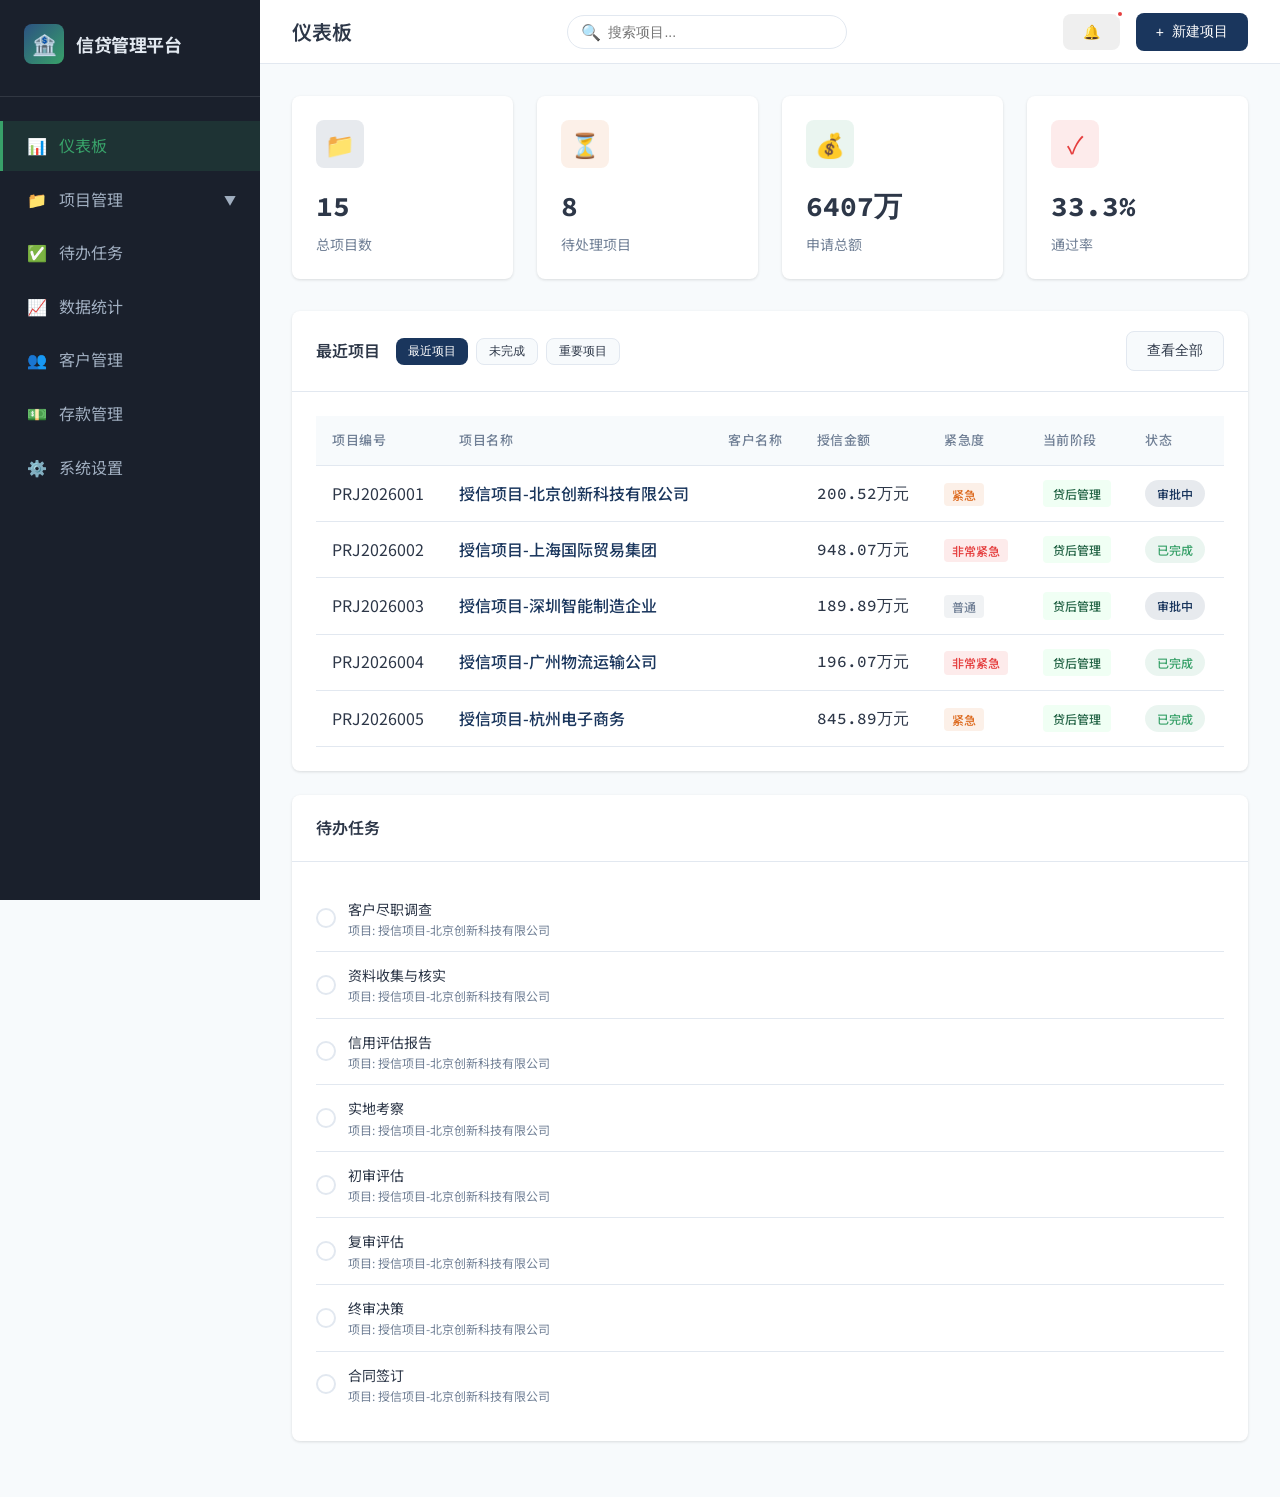
==== commit 416926dc: "feat: 优化待办任务模块 - 独立任务管理、到期时间、关联客户" ====
--- a/index.html
+++ b/index.html
@@ -1176,10 +1176,11 @@
   <script>
     const App = {
 data: {
-  projects: [],
-  customers: [],
-  deposits: [],
-  currentPage: 'dashboard',
+    projects: [],
+    customers: [],
+    deposits: [],
+    tasks: [],
+    currentPage: 'dashboard',
   searchQuery: '',
   filterStatus: '',
   filterStage: '',
@@ -1250,6 +1251,13 @@
     this.data.deposits = this.generateSampleDeposits();
     this.saveData();
   }
+  const taskStored = localStorage.getItem('creditTasks');
+  if (taskStored) {
+    this.data.tasks = JSON.parse(taskStored);
+  } else {
+    this.data.tasks = this.generateSampleTasks();
+    this.saveData();
+  }
   const optStored = localStorage.getItem('creditOptions');
   if (optStored) {
     this.data.options = JSON.parse(optStored);
@@ -1259,10 +1267,11 @@
 },
 
 saveData() {
-  localStorage.setItem('creditProjects', JSON.stringify(this.data.projects));
-  localStorage.setItem('creditCustomers', JSON.stringify(this.data.customers));
-  localStorage.setItem('creditDeposits', JSON.stringify(this.data.deposits));
-},
+    localStorage.setItem('creditProjects', JSON.stringify(this.data.projects));
+    localStorage.setItem('creditCustomers', JSON.stringify(this.data.customers));
+    localStorage.setItem('creditDeposits', JSON.stringify(this.data.deposits));
+    localStorage.setItem('creditTasks', JSON.stringify(this.data.tasks));
+  },
 
 saveOptions() {
   localStorage.setItem('creditOptions', JSON.stringify(this.data.options));
@@ -1312,7 +1321,21 @@
     { id: 'D005', customerId: '20260005', customerName: '杭州电子商务', amount: 6000000, type: '定期', productName: '定期存款A', date: '2025-04-05', rate: 2.15, ftpRate: 1.5, maturityDate: '2026-04-05' },
     { id: 'D006', customerId: '20260001', customerName: '北京创新科技有限公司', amount: 1500000, type: '活期', productName: '活期账户', date: '2025-04-18', rate: 0.35, ftpRate: 0.2, maturityDate: '' },
     { id: 'D007', customerId: '20260006', customerName: '张三', amount: 500000, type: '定期', productName: '定期存款B', date: '2025-05-01', rate: 2.3, ftpRate: 1.65, maturityDate: '2026-05-01' },
-    { id: 'D008', customerId: '20260007', customerName: '李四', amount: 300000, type: '活期', productName: '活期账户', date: '2025-05-10', rate: 0.35, ftpRate: 0.2, maturityDate: '' }
+{ id: 'D008', customerId: '20260007', customerName: '李四', amount: 300000, type: '活期', productName: '活期账户', date: '2025-05-10', rate: 0.35, ftpRate: 0.2, maturityDate: '' }
+  ];
+},
+
+generateSampleTasks() {
+  const today = new Date();
+  return [
+    { id: 'T001', title: '客户尽职调查', customerNo: '20260001', dueDate: new Date(today.getTime() + 3 * 24 * 60 * 60 * 1000).toISOString().split('T')[0], completed: false },
+    { id: 'T002', title: '资料收集与核实', customerNo: '20260001', dueDate: new Date(today.getTime() + 5 * 24 * 60 * 60 * 1000).toISOString().split('T')[0], completed: false },
+    { id: 'T003', title: '信用评估报告', customerNo: '20260002', dueDate: new Date(today.getTime() + 7 * 24 * 60 * 60 * 1000).toISOString().split('T')[0], completed: false },
+    { id: 'T004', title: '实地考察', customerNo: '20260003', dueDate: new Date(today.getTime() + 10 * 24 * 60 * 60 * 1000).toISOString().split('T')[0], completed: false },
+    { id: 'T005', title: '初审评估', customerNo: '20260002', dueDate: new Date(today.getTime() + 2 * 24 * 60 * 60 * 1000).toISOString().split('T')[0], completed: true },
+    { id: 'T006', title: '合同签订', customerNo: '20260004', dueDate: new Date(today.getTime() + 14 * 24 * 60 * 60 * 1000).toISOString().split('T')[0], completed: false },
+    { id: 'T007', title: '首次检查', customerNo: '20260005', dueDate: new Date(today.getTime() + 20 * 24 * 60 * 60 * 1000).toISOString().split('T')[0], completed: false },
+    { id: 'T008', title: '定期检查', customerNo: '20260001', dueDate: new Date(today.getTime() + 30 * 24 * 60 * 60 * 1000).toISOString().split('T')[0], completed: false }
   ];
 },
 
@@ -1788,7 +1811,9 @@
     return (urgencyOrder[b.urgency] || 1) - (urgencyOrder[a.urgency] || 1);
   }).slice(0, 5);
   const recentProjects = this.getFilteredProjects().slice(0, 5);
-  const pendingTasks = this.data.projects.flatMap(p => p.tasks.filter(t => !t.completed)).slice(0, 8);
+  const projectTasks = this.data.projects.flatMap(p => p.tasks.filter(t => !t.completed));
+  const standaloneTasks = this.data.tasks.filter(t => !t.completed);
+  const pendingTasks = [...projectTasks, ...standaloneTasks].slice(0, 8);
 
   const currentTab = this.data.projectTab;
   const displayProjects = currentTab === 'unfinished' ? unfinishedProjects : (currentTab === 'important' ? importantProjects : recentProjects);
@@ -1860,32 +1885,36 @@
   </div>
 </div>
 
-    <div class="section fade-in">
-      <div class="section-header">
-        <h3 class="section-title">待办任务</h3>
-      </div>
-      <div class="section-body">
-        ${pendingTasks.length > 0 ? `
-        <ul class="task-list">
-          ${pendingTasks.map(t => `
-          <li class="task-item">
-            <div class="task-checkbox" onclick="App.toggleTask('${t.id}')"></div>
-            <div class="task-content">
-              <div class="task-title">${t.title}</div>
-              <div class="task-meta">项目: ${this.data.projects.find(p => p.tasks.some(pt => pt.id === t.id))?.name}</div>
-            </div>
-          </li>
-          `).join('')}
-        </ul>
-        ` : `
-        <div class="empty-state">
-          <div class="empty-icon">✅</div>
-          <p>暂无数待办任务</p>
-        </div>
-        `}
-      </div>
-    </div>
+<div class="section fade-in">
+  <div class="section-header">
+    <h3 class="section-title">待办任务</h3>
+  </div>
+  <div class="section-body">
+  ${pendingTasks.length > 0 ? `
+  <ul class="task-list">
+  ${pendingTasks.map(t => {
+    const isStandalone = !this.data.projects.some(p => p.tasks && p.tasks.some(pt => pt.id === t.id));
+    const customer = isStandalone ? this.data.customers.find(c => c.customerNo === t.customerNo) : null;
+    return `
+    <li class="task-item">
+      <div class="task-checkbox" onclick="${isStandalone ? `App.toggleStandaloneTask('${t.id}')` : `App.toggleTask('${t.id}')`}"></div>
+      <div class="task-content">
+        <div class="task-title">${t.title}</div>
+        <div class="task-meta">${isStandalone ? (customer ? `客户: ${customer.name}` : '') : '项目: ' + (this.data.projects.find(p => p.tasks && p.tasks.some(pt => pt.id === t.id))?.name || '')}</div>
+      </div>
+    </li>
     `;
+  }).join('')}
+  </ul>
+  ` : `
+  <div class="empty-state">
+    <div class="empty-icon">✅</div>
+    <p>暂无数待办任务</p>
+  </div>
+  `}
+  </div>
+  </div>
+  `;
   },
 
 renderProjects() {
@@ -2008,92 +2037,184 @@
   },
 
 renderTasks() {
-  const projectsWithTasks = this.data.projects.map(p => {
-    const customerTasksMap = {};
-    (p.customerIds || []).forEach(cid => {
-      const customer = this.data.customers.find(c => c.customerNo === cid);
-      if (customer) {
-        customerTasksMap[cid] = {
-          customer: { customerNo: cid, name: customer.name },
-          tasks: p.tasks.map(t => ({ ...t, customerId: cid }))
-        };
-      }
-    });
-    const allTasks = [];
-    Object.keys(customerTasksMap).forEach(cid => {
-      const ct = customerTasksMap[cid];
-      ct.tasks.forEach(t => {
-        allTasks.push({ ...t, customerId: cid });
-      });
-    });
-    return {
-      ...p,
-      customerTasksMap,
-      pendingTasks: allTasks.filter(t => !t.completed),
-      completedTasks: allTasks.filter(t => t.completed)
-    };
-  }).filter(p => (p.customerIds || []).length > 0 && p.tasks.length > 0);
-
-return `
-<div class="fade-in">
-${projectsWithTasks.length > 0 ? projectsWithTasks.map((p, pIdx) => `
-<div class="card" style="margin-bottom: 16px;">
-<div style="display:flex;justify-content:space-between;align-items:center;cursor:pointer;padding-bottom:12px;border-bottom:1px solid var(--border);" onclick="App.toggleTaskSection('taskSection${pIdx}')">
-<div style="display:flex;align-items:center;gap:12px;">
-<span id="taskIcon${pIdx}" style="font-size:12px;">▼</span>
-<div>
-<h3 style="font-size:16px;color:var(--primary);cursor:pointer;" onclick="event.stopPropagation();App.showProjectDetail('${p.id}')">${p.name}</h3>
-<div style="font-size:12px;color:var(--text-light);">${(p.customerNames || []).join(', ')}</div>
+  const tasks = this.data.tasks;
+  const customers = this.data.customers;
+  const filterCustomer = this.data.filterTaskCustomer || '';
+
+  const filteredTasks = filterCustomer 
+    ? tasks.filter(t => t.customerNo === filterCustomer)
+    : tasks;
+
+  const pendingTasks = filteredTasks.filter(t => !t.completed);
+  const completedTasks = filteredTasks.filter(t => t.completed);
+
+  const getCustomerName = (customerNo) => {
+    const c = customers.find(cust => cust.customerNo === customerNo);
+    return c ? c.name : '-';
+  };
+
+  const isOverdue = (dueDate) => {
+    if (!dueDate) return false;
+    return new Date(dueDate) < new Date(new Date().toDateString());
+  };
+
+  return `
+  <div class="fade-in">
+    <div class="filter-bar">
+      <select class="filter-select" id="taskCustomerFilter" onchange="App.filterTasksByCustomer()">
+        <option value="">全部客户</option>
+        ${customers.map(c => `<option value="${c.customerNo}" ${filterCustomer === c.customerNo ? 'selected' : ''}>${c.name}</option>`).join('')}
+      </select>
+      <button class="btn btn-primary" onclick="App.openTaskModal()">+ 新增任务</button>
+    </div>
+
+    <div class="stats-grid" style="grid-template-columns: repeat(3, 1fr); margin-bottom: 24px;">
+      <div class="stat-card">
+        <div class="stat-icon warning">⏳</div>
+        <div class="stat-value">${pendingTasks.length}</div>
+        <div class="stat-label">待办任务</div>
+      </div>
+      <div class="stat-card">
+        <div class="stat-icon accent">✓</div>
+        <div class="stat-value">${completedTasks.length}</div>
+        <div class="stat-label">已完成</div>
+      </div>
+      <div class="stat-card">
+        <div class="stat-icon danger">⚠️</div>
+        <div class="stat-value">${pendingTasks.filter(t => isOverdue(t.dueDate)).length}</div>
+        <div class="stat-label">已逾期</div>
+      </div>
+    </div>
+
+    <div class="section">
+      <div class="section-header">
+        <h3 class="section-title">任务列表</h3>
+      </div>
+      <div class="section-body">
+        ${filteredTasks.length > 0 ? `
+        <table class="projects-table">
+          <thead>
+            <tr>
+              <th style="width:40px;">状态</th>
+              <th>任务标题</th>
+              <th>客户</th>
+              <th>到期时间</th>
+              <th>操作</th>
+            </tr>
+          </thead>
+          <tbody>
+            ${[...pendingTasks, ...completedTasks].map(t => {
+              const overdue = !t.completed && isOverdue(t.dueDate);
+              return `
+              <tr>
+                <td>
+                  <div class="task-checkbox ${t.completed ? 'checked' : ''}" onclick="App.toggleStandaloneTask('${t.id}')" style="cursor:pointer;">
+                    ${t.completed ? '✓' : ''}
+                  </div>
+                </td>
+                <td><span class="${t.completed ? 'checked' : ''}" style="${t.completed ? 'text-decoration:line-through;color:var(--text-lighter);' : ''}">${t.title}</span></td>
+                <td>${getCustomerName(t.customerNo)}</td>
+                <td style="${overdue ? 'color:var(--danger);font-weight:600;' : ''}">${t.dueDate || '-'}${overdue ? ' <span style="font-size:11px;background:var(--danger);color:white;padding:2px 6px;border-radius:4px;">逾期</span>' : ''}</td>
+                <td>
+                  <button class="btn btn-secondary" style="padding:4px 8px;font-size:12px;margin-right:4px;" onclick="App.editTask('${t.id}')">编辑</button>
+                  <button class="btn btn-danger" style="padding:4px 8px;font-size:12px;" onclick="App.deleteTask('${t.id}')">删除</button>
+                </td>
+              </tr>
+              `;
+            }).join('')}
+          </tbody>
+        </table>
+        ` : `
+        <div class="empty-state">
+          <div class="empty-icon">✅</div>
+          <p>暂无任务</p>
+        </div>
+        `}
 </div>
-</div>
-<div style="text-align:right;">
-<span class="stage-badge ${p.stage}">${this.getStageText(p.stage)}</span>
-<div style="font-size:12px;color:var(--text-light);margin-top:4px;">
-待办: ${p.pendingTasks.length} | 已完成: ${p.completedTasks.length}
-</div>
-</div>
-</div>
-<div id="taskSection${pIdx}">
-${Object.keys(p.customerTasksMap || {}).map((cid, cIdx) => {
-const ct = p.customerTasksMap[cid];
-const pendingTasks = ct.tasks.filter(t => !t.completed);
-const completedTasks = ct.tasks.filter(t => t.completed);
-return `
-<div style="margin-bottom:16px;padding:12px;background:var(--bg);border-radius:4px;">
-<div style="display:flex;justify-content:space-between;align-items:center;cursor:pointer;" onclick="App.toggleTaskSection('custTaskSection${pIdx}_${cIdx}')">
-<span style="font-size:13px;color:var(--secondary);font-weight:500;">客户: ${ct.customer.name} ${ct.customer.customerNo ? `(${ct.customer.customerNo})` : ''}</span>
-<span id="custTaskIcon${pIdx}_${cIdx}" style="font-size:12px;">▼</span>
-</div>
-<div id="custTaskSection${pIdx}_${cIdx}" style="margin-top:12px;">
-<ul class="task-list" style="margin-left:0;">
-${[...pendingTasks, ...completedTasks].map(t => `
-<li class="task-item">
-<div class="task-checkbox ${t.completed ? 'checked' : ''}" onclick="App.toggleTask('${t.id}', '${p.id}')">
-${t.completed ? '✓' : ''}
-</div>
-<div class="task-content">
-<div class="task-title ${t.completed ? 'checked' : ''}">${t.title}</div>
-</div>
-</li>
-`).join('')}
-</ul>
-</div>
-</div>
-`;
-}).join('')}
-</div>
-</div>
-`).join('') : `
-<div class="card">
-<div class="empty-state">
-<div class="empty-icon">✅</div>
-<p>暂无项目任务</p>
-</div>
-</div>
-`}
-</div>
-`;
-      },
+  </div>
+  </div>
+  `;
+},
+
+filterTasksByCustomer() {
+  const filter = document.getElementById('taskCustomerFilter');
+  this.data.filterTaskCustomer = filter ? filter.value : '';
+  this.render();
+},
+
+openTaskModal(task = null) {
+  const isEdit = task != null;
+  document.getElementById('detailModal').classList.add('active');
+  document.querySelector('#detailModal .modal-title').textContent = isEdit ? '编辑任务' : '新增任务';
+
+  document.getElementById('detailContent').innerHTML = `
+    <form style="display:grid;grid-template-columns:repeat(2,1fr);gap:16px;">
+      <div class="form-group">
+        <label class="form-label">任务标题 *</label>
+        <input type="text" class="form-input" id="taskTitle" value="${task ? task.title : ''}" placeholder="请输入任务标题" required>
+      </div>
+      <div class="form-group">
+        <label class="form-label">客户 *</label>
+        <select class="form-select" id="taskCustomer" required>
+          <option value="">请选择客户</option>
+          ${this.data.customers.map(c => `<option value="${c.customerNo}" ${task && task.customerNo === c.customerNo ? 'selected' : ''}>${c.name}</option>`).join('')}
+        </select>
+      </div>
+      <div class="form-group" style="grid-column: span 2;">
+        <label class="form-label">到期时间</label>
+        <input type="date" class="form-input" id="taskDueDate" value="${task ? task.dueDate : ''}">
+      </div>
+    </form>
+    <div style="margin-top:24px;display:flex;justify-content:flex-end;gap:12px;">
+      <button class="btn btn-secondary" onclick="App.closeModal('detailModal')">取消</button>
+      <button class="btn btn-primary" onclick="App.saveTask(${isEdit ? `'${task.id}'` : 'null'})">保存</button>
+    </div>
+  `;
+},
+
+editTask(id) {
+  const task = this.data.tasks.find(t => t.id === id);
+  if (task) this.openTaskModal(task);
+},
+
+deleteTask(id) {
+  if (confirm('确定要删除这个任务吗？')) {
+    this.data.tasks = this.data.tasks.filter(t => t.id !== id);
+    this.saveData();
+    this.render();
+  }
+},
+
+saveTask(existingId) {
+  const title = document.getElementById('taskTitle').value.trim();
+  const customerNo = document.getElementById('taskCustomer').value;
+  const dueDate = document.getElementById('taskDueDate').value;
+
+  if (!title) { alert('请输入任务标题'); return; }
+  if (!customerNo) { alert('请选择客户'); return; }
+
+  if (existingId) {
+    const idx = this.data.tasks.findIndex(t => t.id === existingId);
+    this.data.tasks[idx] = { id: existingId, title, customerNo, dueDate, completed: this.data.tasks[idx].completed };
+  } else {
+    const newId = 'T' + String(this.data.tasks.length + 1).padStart(3, '0');
+    this.data.tasks.push({ id: newId, title, customerNo, dueDate, completed: false });
+  }
+
+  this.saveData();
+  this.closeModal('detailModal');
+  this.render();
+  alert('保存成功');
+},
+
+toggleStandaloneTask(id) {
+  const task = this.data.tasks.find(t => t.id === id);
+  if (task) {
+    task.completed = !task.completed;
+    this.saveData();
+    this.render();
+  }
+},
 
 renderStatistics() {
     const stats = this.getStats();
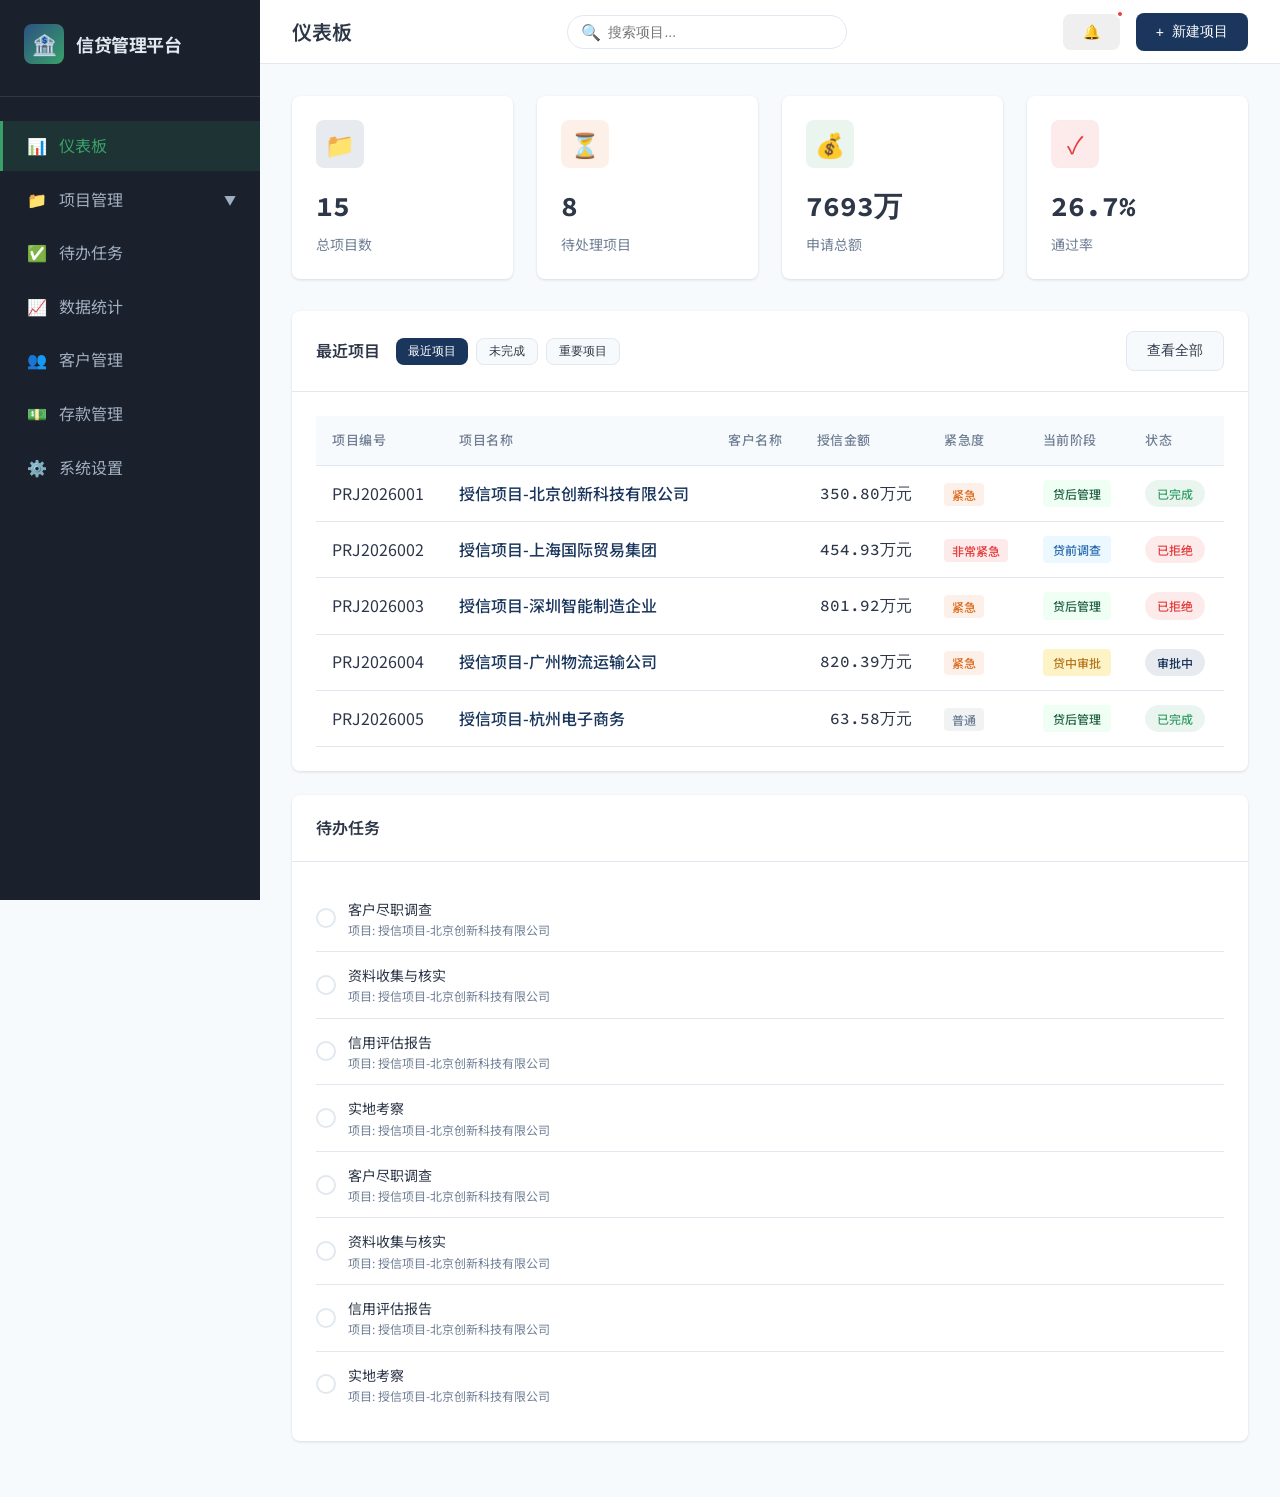
==== commit 69e52132: "feat: 金额单位统一为万元并右对齐" ====
--- a/index.html
+++ b/index.html
@@ -1874,7 +1874,7 @@
           <td>${p.id}</td>
           <td><span class="project-name" onclick="App.showProjectDetail('${p.id}')">${p.name}</span></td>
           <td style="white-space:nowrap;">${(p.customerNames || []).map(n => `<div>${n}</div>`).join('')}</td>
-          <td class="amount">${this.formatAmountInWan(p.amount)}</td>
+          <td class="amount" style="text-align:right;">${this.formatAmountInWan(p.amount)}</td>
           <td><span class="urgency-badge ${this.getUrgencyClass(p.urgency)}">${this.getUrgencyText(p.urgency)}</span></td>
           <td><span class="stage-badge ${p.stage}">${this.getStageText(p.stage)}</span></td>
           <td><span class="status-badge ${p.status}">${this.getStatusText(p.status)}</span></td>
@@ -1992,7 +1992,7 @@
               <td>${p.id}</td>
               <td><span class="project-name" onclick="App.showProjectDetail('${p.id}')">${p.name}</span></td>
               <td style="white-space:nowrap;">${(p.customerNames || []).map(n => `<div>${n}</div>`).join('')}</td>
-              <td class="amount">${this.formatAmountInWan(p.amount)}</td>
+              <td class="amount" style="text-align:right;">${this.formatAmountInWan(p.amount)}</td>
               <td><span class="urgency-badge ${this.getUrgencyClass(p.urgency)}">${this.getUrgencyText(p.urgency)}</span></td>
               <td><span class="stage-badge ${p.stage}">${this.getStageText(p.stage)}</span></td>
               <td><span class="status-badge ${p.status}">${this.getStatusText(p.status)}</span></td>
@@ -2515,28 +2515,28 @@
         const customerCount = new Set(deposits.map(d => d.customerId)).size;
 
         return `
-          <div class="stats-grid fade-in">
-            <div class="stat-card">
-              <div class="stat-icon primary">💵</div>
-              <div class="stat-value">${this.formatAmount(totalDeposits)}</div>
-              <div class="stat-label">存款总额</div>
-            </div>
-            <div class="stat-card">
-              <div class="stat-icon accent">🏦</div>
-              <div class="stat-value">${this.formatAmount(fixedDeposits)}</div>
-              <div class="stat-label">定期存款</div>
-            </div>
-            <div class="stat-card">
-              <div class="stat-icon warning">📊</div>
-              <div class="stat-value">${this.formatAmount(currentDeposits)}</div>
-              <div class="stat-label">活期存款</div>
-            </div>
-            <div class="stat-card">
-              <div class="stat-icon danger">👥</div>
-              <div class="stat-value">${customerCount}</div>
-              <div class="stat-label">存款客户数</div>
-            </div>
-          </div>
+<div class="stats-grid fade-in">
+  <div class="stat-card">
+    <div class="stat-icon primary">💵</div>
+    <div class="stat-value">${(totalDeposits / 10000).toFixed(0)}万</div>
+    <div class="stat-label">存款总额</div>
+  </div>
+  <div class="stat-card">
+    <div class="stat-icon accent">🏦</div>
+    <div class="stat-value">${(fixedDeposits / 10000).toFixed(0)}万</div>
+    <div class="stat-label">定期存款</div>
+  </div>
+  <div class="stat-card">
+    <div class="stat-icon warning">📊</div>
+    <div class="stat-value">${(currentDeposits / 10000).toFixed(0)}万</div>
+    <div class="stat-label">活期存款</div>
+  </div>
+  <div class="stat-card">
+    <div class="stat-icon danger">👥</div>
+    <div class="stat-value">${customerCount}</div>
+    <div class="stat-label">存款客户数</div>
+  </div>
+</div>
 
 <div class="card fade-in">
   <div style="display:flex;justify-content:space-between;align-items:center;margin-bottom:16px;">
@@ -2582,7 +2582,7 @@
         <td>${d.customerName}</td>
         <td>${d.productName || '-'}</td>
         <td>${d.type === '定期' ? '<span class="stage-badge post">定期</span>' : '<span class="stage-badge mid">活期</span>'}</td>
-        <td class="amount">${this.formatAmount(d.amount)}</td>
+        <td class="amount" style="text-align:right;">${this.formatAmountInWan(d.amount)}</td>
         <td>${d.rate || 0}%</td>
         <td>${d.ftpRate || 0}%</td>
         <td style="color:${spread >= 0 ? '#38a169' : '#e53e3e'};font-weight:500;">${spread.toFixed(2)}%</td>
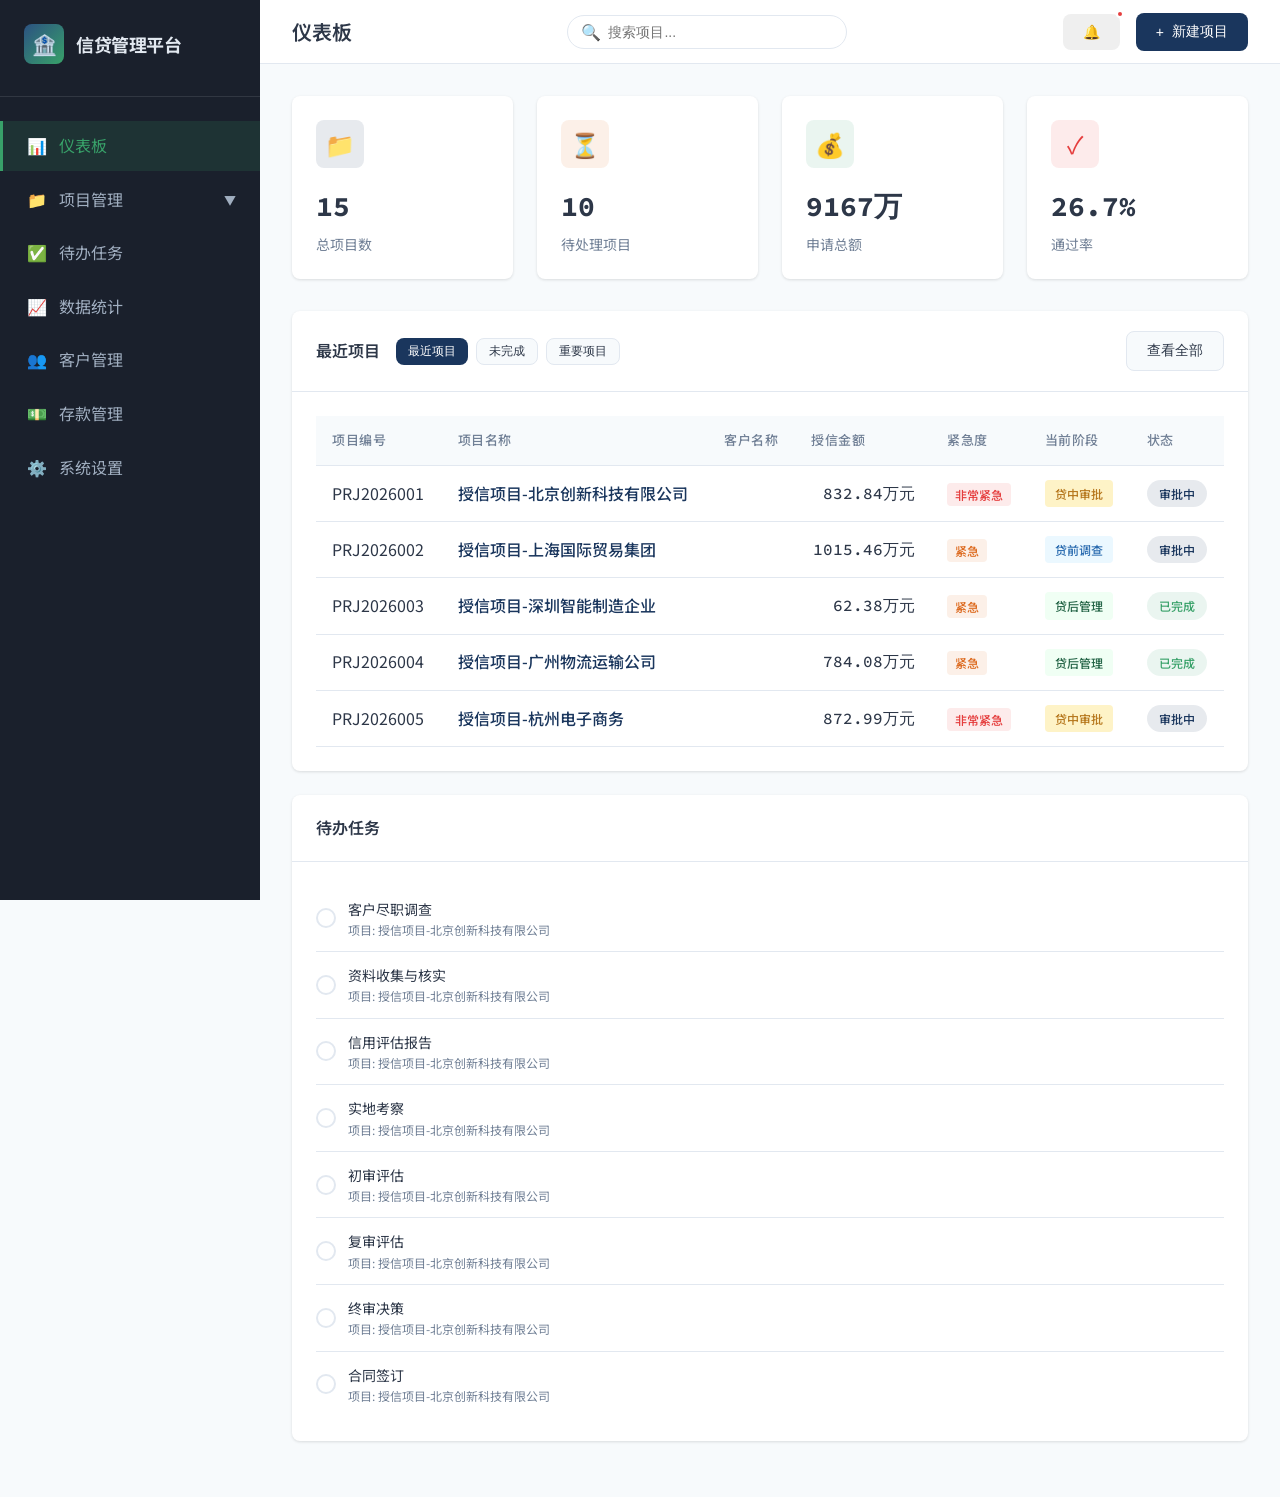
==== commit 5552f950: "feat: 优化存款管理客户选择UI，参照项目管理客户选择模式" ====
--- a/index.html
+++ b/index.html
@@ -1533,16 +1533,62 @@
         this.renderCustomerList();
       },
 
-      depositCustomerFilter: '',
-
-      filterDepositCustomer(value) {
+depositCustomerFilter: '',
+
+      filterDepositCustomers(value) {
         this.depositCustomerFilter = value;
-        const select = document.getElementById('depositCustomer');
-        if (select) {
-          const f = value.toLowerCase();
-select.innerHTML = this.data.customers.filter(c => !f || c.name.toLowerCase().includes(f)).map(c =>
-  `<option value="${c.customerNo}">${c.name}</option>`
-  ).join('');
+        this.renderDepositCustomerList();
+      },
+
+      currentDepositSelectedCustomer: [],
+
+      renderDepositCustomerList() {
+        const container = document.getElementById('depositCustomerList');
+        if (!container) return;
+        const filter = (this.depositCustomerFilter || '').toLowerCase();
+        const filtered = this.data.customers.filter(c =>
+          c.name.toLowerCase().includes(filter) || (c.contact || '').toLowerCase().includes(filter)
+        );
+        container.innerHTML = filtered.map(c => `
+        <div style="display:flex;align-items:center;gap:8px;padding:6px;border-bottom:1px solid var(--border);cursor:pointer;" onclick="App.toggleDepositCustomer('${c.customerNo}')">
+        <input type="checkbox" ${this.currentDepositSelectedCustomer.includes(c.customerNo) ? 'checked' : ''} onclick="event.stopPropagation();App.toggleDepositCustomer('${c.customerNo}')">
+        <div>
+          <div style="font-weight:500;">${c.name}</div>
+          <div style="font-size:12px;color:var(--text-light);">${c.type === 'enterprise' ? '企业' : '个人'} · ${c.phone || ''}</div>
+        </div>
+        </div>
+        `).join('');
+      },
+
+      toggleDepositCustomer(customerId) {
+        const idx = this.currentDepositSelectedCustomer.indexOf(customerId);
+        if (idx >= 0) {
+          this.currentDepositSelectedCustomer.splice(idx, 1);
+        } else {
+          this.currentDepositSelectedCustomer = [customerId];
+        }
+        this.renderDepositCustomerList();
+        this.updateDepositSelectedCustomers();
+      },
+
+      updateDepositSelectedCustomers() {
+        const container = document.getElementById('depositSelectedCustomers');
+        if (!container) return;
+        const customers = this.data.customers.filter(c => this.currentDepositSelectedCustomer.includes(c.customerNo));
+        container.innerHTML = customers.map(c => `
+        <span style="display:inline-flex;align-items:center;gap:4px;padding:4px 8px;background:var(--primary);color:white;border-radius:4px;font-size:12px;">
+        ${c.name}
+        <span style="cursor:pointer;" onclick="App.removeDepositCustomer('${c.customerNo}')">✕</span>
+        </span>
+        `).join('') || '<span style="color:var(--text-lighter);font-size:12px;">请从上方选择客户</span>';
+      },
+
+      removeDepositCustomer(customerId) {
+        const idx = this.currentDepositSelectedCustomer.indexOf(customerId);
+        if (idx >= 0) {
+          this.currentDepositSelectedCustomer.splice(idx, 1);
+          this.renderDepositCustomerList();
+          this.updateDepositSelectedCustomers();
         }
       },
 
@@ -3119,31 +3165,29 @@
 }
 },
 
-      openDepositModal(deposit = null) {
+openDepositModal(deposit = null) {
         const isEdit = deposit != null;
         const content = document.getElementById('detailContent');
         document.getElementById('detailModal').classList.add('active');
         document.querySelector('#detailModal .modal-title').textContent = isEdit ? '编辑存款' : '新增存款';
 
-const renderDepositCustomerOptions = (filter = '') => {
-  const f = filter.toLowerCase();
-  return this.data.customers.filter(c => !f || c.name.toLowerCase().includes(f)).map(c =>
-  `<option value="${c.customerNo}" ${deposit && deposit.customerId === c.customerNo ? 'selected' : ''}>${c.name}</option>`
-  ).join('');
-};
-
-document.getElementById('detailContent').innerHTML = `
+        this.currentDepositSelectedCustomer = deposit ? [deposit.customerId] : [];
+
+        document.getElementById('detailContent').innerHTML = `
 <form style="display:grid;grid-template-columns:repeat(2,1fr);gap:16px;">
   <div class="form-group">
     <label class="form-label">存款编号</label>
     <input type="text" class="form-input" id="depositId" value="${deposit ? deposit.id : ''}" ${isEdit ? 'readonly' : ''}>
   </div>
-  <div class="form-group">
-    <label class="form-label">客户 *</label>
-    <input type="text" class="form-input" placeholder="搜索客户..." id="depositCustomerSearch" oninput="App.filterDepositCustomer(this.value)" style="margin-bottom:8px;">
-    <select class="form-select" id="depositCustomer" required size="4">
-      ${renderDepositCustomerOptions()}
-    </select>
+  <div class="form-group" style="grid-column: span 2;">
+    <label class="form-label">客户 *（可多选）</label>
+    <input type="text" class="form-input" id="depositCustomerSearch" placeholder="搜索客户..." oninput="App.filterDepositCustomers(this.value)" style="margin-bottom:8px;">
+    <div id="depositCustomerList" style="max-height:150px;overflow-y:auto;border:1px solid var(--border);border-radius:4px;padding:8px;">
+    </div>
+  </div>
+  <div class="form-group" style="grid-column: span 2;">
+    <label class="form-label">已选客户</label>
+    <div id="depositSelectedCustomers" style="display:flex;flex-wrap:wrap;gap:8px;min-height:32px;padding:8px;background:var(--bg);border-radius:4px;"></div>
   </div>
   <div class="form-group">
     <label class="form-label">产品名称</label>
@@ -3182,6 +3226,8 @@
   <button class="btn btn-primary" onclick="App.saveDeposit(${isEdit ? `'${deposit.id}'` : 'null'})">保存</button>
 </div>
 `;
+        this.renderDepositCustomerList();
+        this.updateDepositSelectedCustomers();
       },
 
       editDeposit(id) {
@@ -3191,7 +3237,7 @@
 
 saveDeposit(existingId) {
   const id = existingId || `D${String(this.data.deposits.length + 1).padStart(3, '0')}`;
-  const customerId = document.getElementById('depositCustomer').value;
+  const customerId = this.currentDepositSelectedCustomer[0] || '';
   const customerName = this.data.customers.find(c => c.customerNo === customerId)?.name || '';
   const productName = document.getElementById('depositProductName').value || '';
   const type = document.getElementById('depositType').value;
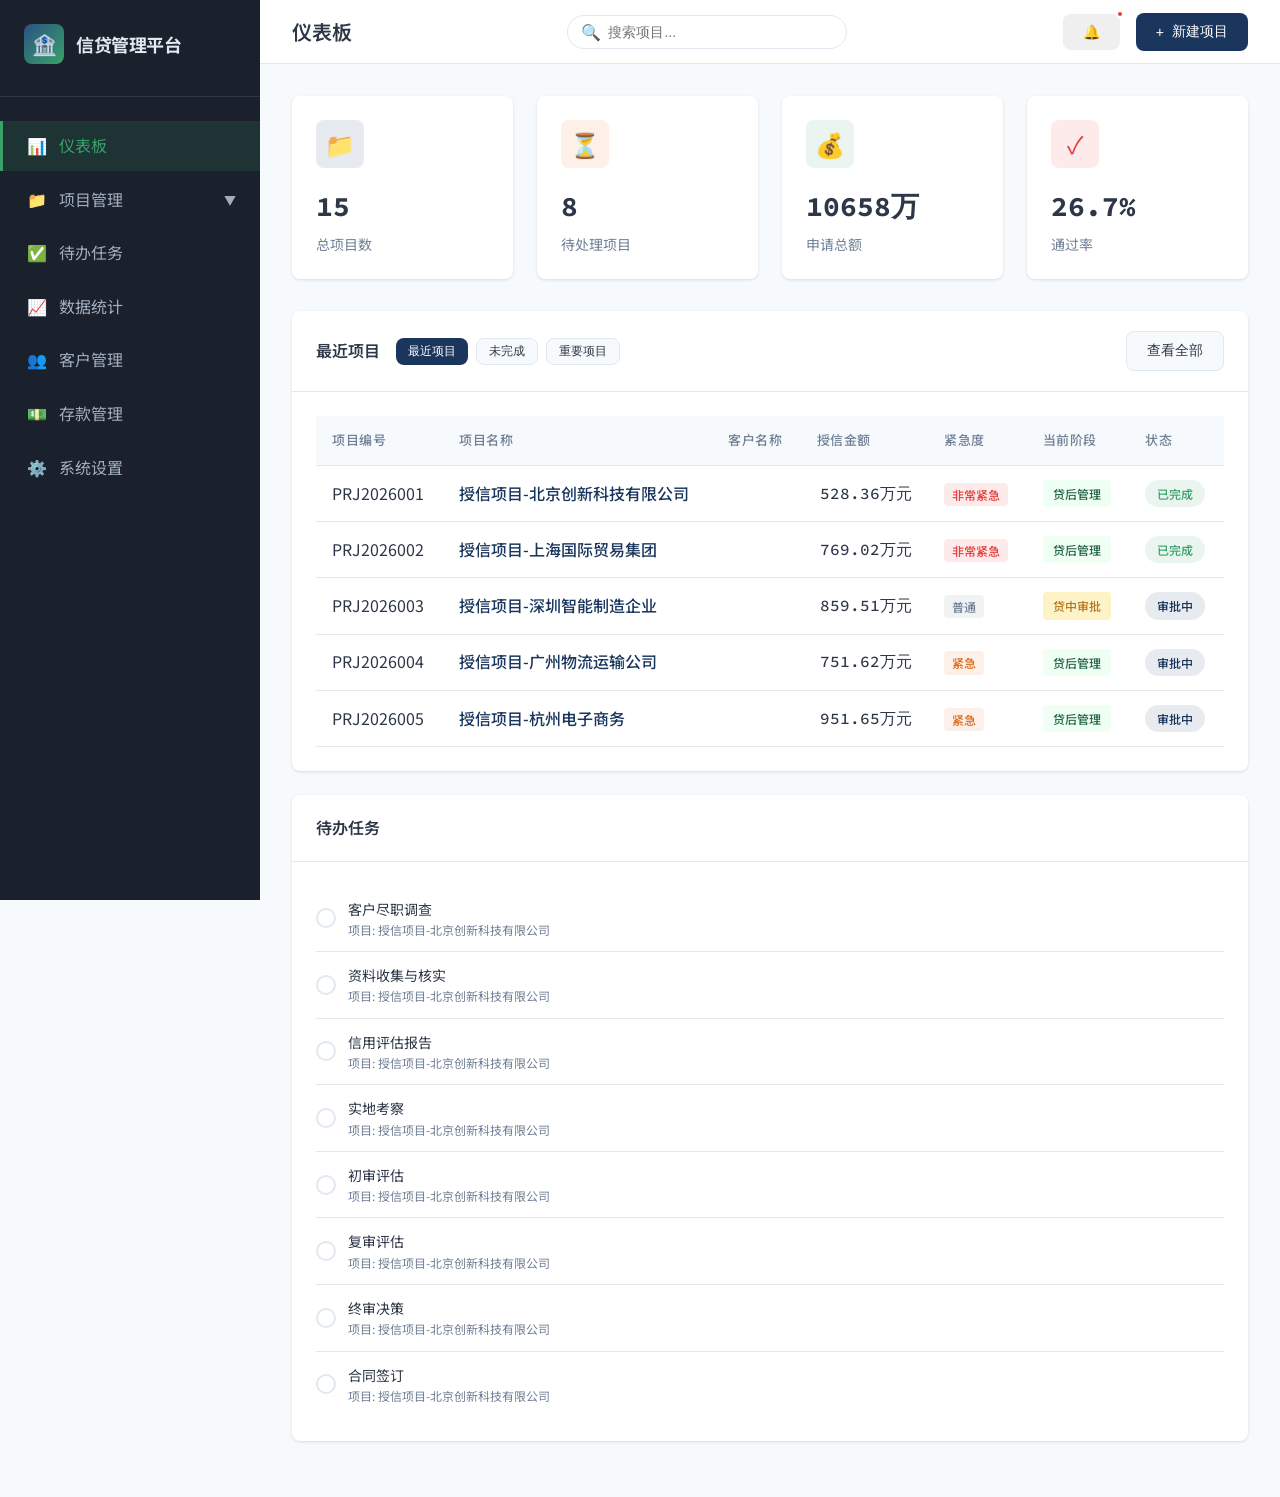
==== commit 2c4613bf: "fix: 存款管理客户选择改为单选" ====
--- a/index.html
+++ b/index.html
@@ -1035,7 +1035,7 @@
             <input type="text" class="form-input" id="projectName" required placeholder="请输入项目名称">
           </div>
           <div class="form-group" style="grid-column: span 2;">
-            <label class="form-label">客户 *（可多选）</label>
+<label class="form-label">客户 *</label>
             <input type="text" class="form-input" id="customerSearch" placeholder="搜索客户..." oninput="App.filterCustomers(this.value)" style="margin-bottom:8px;">
             <div id="customerList" style="max-height:150px;overflow-y:auto;border:1px solid var(--border);border-radius:4px;padding:8px;">
             </div>
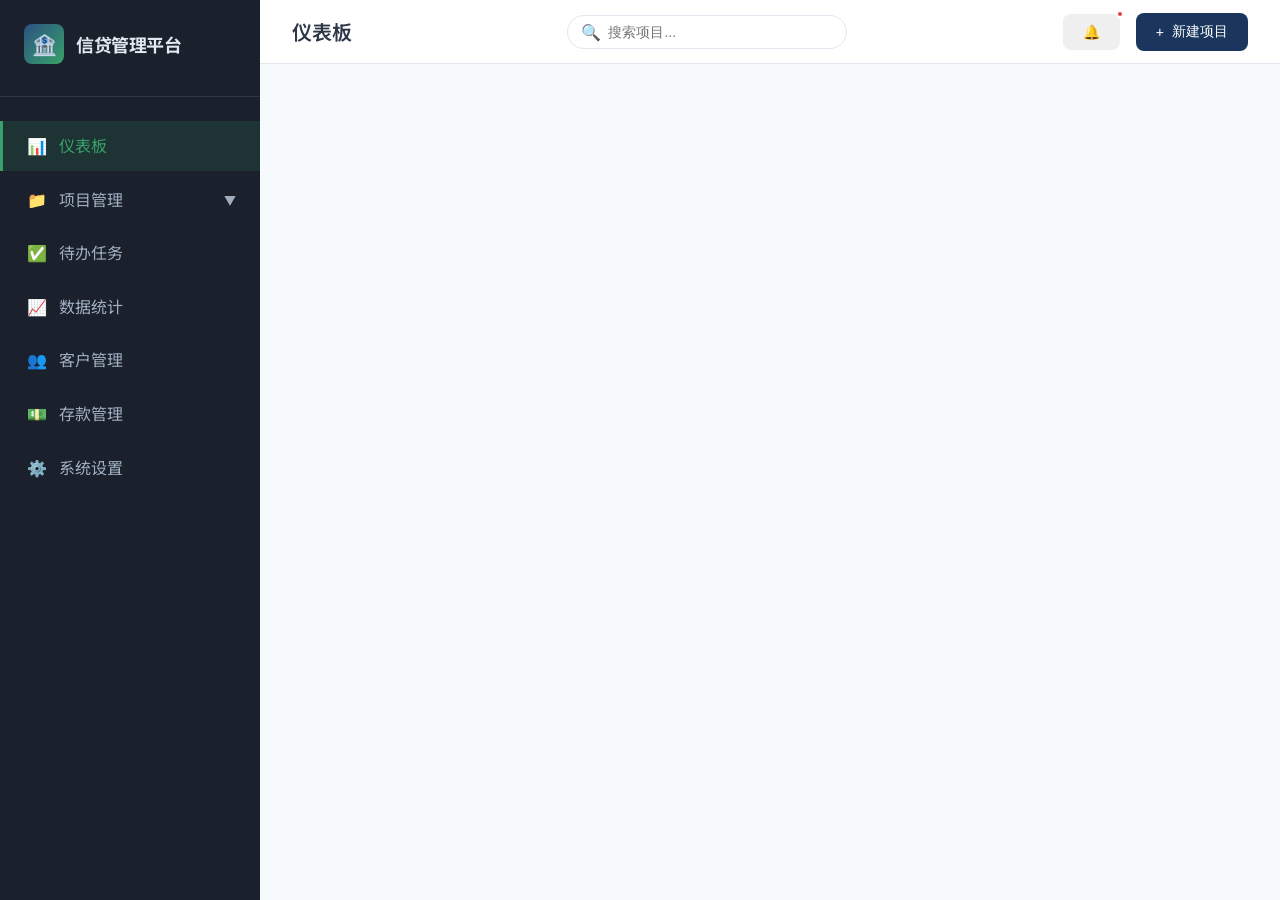
==== commit e41812ae: "refactor: 拆分为多页应用 (SPA -> MPA) - 提取 CSS 到 css/styles.css - 提取 JS 到 js/app.js - 创建 pages/ 目录，包含 7 个独立" ====
--- a/index.html
+++ b/index.html
@@ -8,3351 +8,16 @@
   <link rel="preconnect" href="https://fonts.googleapis.com">
   <link rel="preconnect" href="https://fonts.gstatic.com" crossorigin>
   <link href="https://fonts.googleapis.com/css2?family=Noto+Sans+SC:wght@300;400;500;700&family=Source+Code+Pro:wght@400;500&display=swap" rel="stylesheet">
-  <style>
-    :root {
-      --primary: #1a365d;
-      --primary-light: #2c5282;
-      --secondary: #4a5568;
-      --accent: #38a169;
-      --warning: #dd6b20;
-      --danger: #e53e3e;
-      --bg: #f7fafc;
-      --card-bg: #ffffff;
-      --sidebar-bg: #1a202c;
-      --text: #2d3748;
-      --text-light: #718096;
-      --text-lighter: #a0aec0;
-      --border: #e2e8f0;
-      --shadow: 0 1px 3px rgba(0,0,0,0.12);
-      --shadow-lg: 0 4px 12px rgba(0,0,0,0.15);
-      --radius: 8px;
-      --radius-sm: 4px;
-    }
-
-    * {
-      margin: 0;
-      padding: 0;
-      box-sizing: border-box;
-    }
-
-    body {
-      font-family: "Noto Sans SC", "PingFang SC", "Microsoft YaHei", sans-serif;
-      background: var(--bg);
-      color: var(--text);
-      line-height: 1.6;
-      min-height: 100vh;
-    }
-
-    .app {
-      display: flex;
-      min-height: 100vh;
-    }
-
-    .sidebar {
-      width: 260px;
-      background: var(--sidebar-bg);
-      color: #e2e8f0;
-      padding: 24px 0;
-      position: fixed;
-      height: 100vh;
-      overflow-y: auto;
-      transition: transform 0.3s ease;
-      z-index: 100;
-    }
-
-    .sidebar-header {
-      padding: 0 24px 32px;
-      border-bottom: 1px solid rgba(255,255,255,0.1);
-      margin-bottom: 24px;
-    }
-
-    .logo {
-      display: flex;
-      align-items: center;
-      gap: 12px;
-    }
-
-    .logo-icon {
-      width: 40px;
-      height: 40px;
-      background: linear-gradient(135deg, var(--primary-light), var(--accent));
-      border-radius: var(--radius);
-      display: flex;
-      align-items: center;
-      justify-content: center;
-      font-size: 20px;
-    }
-
-    .logo-text {
-      font-size: 18px;
-      font-weight: 700;
-      letter-spacing: -0.5px;
-    }
-
-    .nav-menu {
-      list-style: none;
-    }
-
-    .nav-item {
-      margin-bottom: 4px;
-    }
-
-    .nav-link {
-      display: flex;
-      align-items: center;
-      gap: 12px;
-      padding: 12px 24px;
-      color: #a0aec0;
-      text-decoration: none;
-      transition: all 0.2s ease;
-      border-left: 3px solid transparent;
-      cursor: pointer;
-    }
-
-    .nav-link:hover {
-      background: rgba(255,255,255,0.05);
-      color: #e2e8f0;
-    }
-
-    .nav-link.active {
-      background: rgba(56, 161, 105, 0.15);
-      color: var(--accent);
-      border-left-color: var(--accent);
-    }
-
-    .nav-icon {
-      width: 20px;
-      text-align: center;
-      font-size: 16px;
-    }
-
-    .main {
-      flex: 1;
-      margin-left: 260px;
-      min-height: 100vh;
-    }
-
-    .topbar {
-      background: var(--card-bg);
-      height: 64px;
-      padding: 0 32px;
-      display: flex;
-      align-items: center;
-      justify-content: space-between;
-      border-bottom: 1px solid var(--border);
-      position: sticky;
-      top: 0;
-      z-index: 50;
-    }
-
-    .topbar-left {
-      display: flex;
-      align-items: center;
-      gap: 16px;
-    }
-
-    .page-title {
-      font-size: 20px;
-      font-weight: 600;
-    }
-
-    .search-box {
-      position: relative;
-    }
-
-    .search-input {
-      width: 280px;
-      padding: 8px 16px 8px 40px;
-      border: 1px solid var(--border);
-      border-radius: 20px;
-      font-size: 14px;
-      outline: none;
-      transition: border-color 0.2s;
-    }
-
-    .search-input:focus {
-      border-color: var(--primary);
-    }
-
-    .search-icon {
-      position: absolute;
-      left: 14px;
-      top: 50%;
-      transform: translateY(-50%);
-      color: var(--text-lighter);
-    }
-
-    .topbar-right {
-      display: flex;
-      align-items: center;
-      gap: 16px;
-    }
-
-    .btn {
-      display: inline-flex;
-      align-items: center;
-      gap: 8px;
-      padding: 10px 20px;
-      border: none;
-      border-radius: var(--radius);
-      font-size: 14px;
-      font-weight: 500;
-      cursor: pointer;
-      transition: all 0.2s;
-    }
-
-    .btn-primary {
-      background: var(--primary);
-      color: white;
-    }
-
-    .btn-primary:hover {
-      background: var(--primary-light);
-      transform: translateY(-1px);
-    }
-
-    .btn-secondary {
-      background: var(--bg);
-      color: var(--text);
-      border: 1px solid var(--border);
-    }
-
-    .btn-secondary:hover {
-      background: var(--border);
-    }
-
-    .btn-danger {
-      background: var(--danger);
-      color: white;
-    }
-
-    .btn-danger:hover {
-      background: #c53030;
-    }
-
-    .content {
-      padding: 32px;
-    }
-
-    .stats-grid {
-      display: grid;
-      grid-template-columns: repeat(4, 1fr);
-      gap: 24px;
-      margin-bottom: 32px;
-    }
-
-    .stat-card {
-      background: var(--card-bg);
-      border-radius: var(--radius);
-      padding: 24px;
-      box-shadow: var(--shadow);
-      transition: transform 0.2s, box-shadow 0.2s;
-    }
-
-    .stat-card:hover {
-      transform: translateY(-2px);
-      box-shadow: var(--shadow-lg);
-    }
-
-    .stat-icon {
-      width: 48px;
-      height: 48px;
-      border-radius: var(--radius);
-      display: flex;
-      align-items: center;
-      justify-content: center;
-      font-size: 24px;
-      margin-bottom: 16px;
-    }
-
-    .stat-icon.primary { background: rgba(26, 54, 93, 0.1); color: var(--primary); }
-    .stat-icon.accent { background: rgba(56, 161, 105, 0.1); color: var(--accent); }
-    .stat-icon.warning { background: rgba(221, 107, 32, 0.1); color: var(--warning); }
-    .stat-icon.danger { background: rgba(229, 62, 62, 0.1); color: var(--danger); }
-
-    .stat-value {
-      font-size: 28px;
-      font-weight: 700;
-      font-family: "Source Code Pro", monospace;
-      margin-bottom: 4px;
-    }
-
-    .stat-label {
-      font-size: 14px;
-      color: var(--text-light);
-    }
-
-    .section {
-      background: var(--card-bg);
-      border-radius: var(--radius);
-      box-shadow: var(--shadow);
-      margin-bottom: 24px;
-    }
-
-    .section-header {
-      padding: 20px 24px;
-      border-bottom: 1px solid var(--border);
-      display: flex;
-      align-items: center;
-      justify-content: space-between;
-    }
-
-    .section-title {
-      font-size: 16px;
-      font-weight: 600;
-    }
-
-    .section-body {
-      padding: 24px;
-    }
-
-    .projects-table {
-      width: 100%;
-      border-collapse: collapse;
-    }
-
-    .projects-table th,
-    .projects-table td {
-      padding: 14px 16px;
-      text-align: left;
-      border-bottom: 1px solid var(--border);
-    }
-
-    .projects-table th {
-      background: var(--bg);
-      font-weight: 500;
-      font-size: 13px;
-      color: var(--text-light);
-      text-transform: uppercase;
-      letter-spacing: 0.5px;
-    }
-
-    .projects-table tr:hover {
-      background: rgba(26, 54, 93, 0.02);
-    }
-
-    .project-name {
-      font-weight: 500;
-      color: var(--primary);
-      cursor: pointer;
-    }
-
-    .project-name:hover {
-      text-decoration: underline;
-    }
-
-    .amount {
-      font-family: "Source Code Pro", monospace;
-      font-weight: 500;
-    }
-
-    .status-badge {
-      display: inline-flex;
-      align-items: center;
-      gap: 6px;
-      padding: 4px 12px;
-      border-radius: 20px;
-      font-size: 12px;
-      font-weight: 500;
-    }
-
-    .status-badge.pending {
-      background: rgba(221, 107, 32, 0.1);
-      color: var(--warning);
-    }
-
-    .status-badge.processing {
-      background: rgba(26, 54, 93, 0.1);
-      color: var(--primary);
-    }
-
-    .status-badge.completed {
-      background: rgba(56, 161, 105, 0.1);
-      color: var(--accent);
-    }
-
-    .status-badge.rejected {
-      background: rgba(229, 62, 62, 0.1);
-      color: var(--danger);
-    }
-
-    .stage-badge {
-      display: inline-flex;
-      align-items: center;
-      gap: 6px;
-      padding: 4px 10px;
-      border-radius: var(--radius-sm);
-      font-size: 12px;
-      font-weight: 500;
-    }
-
-    .stage-badge.pre {
-      background: #ebf8ff;
-      color: #2b6cb0;
-    }
-
-    .stage-badge.mid {
-      background: #fef3c7;
-      color: #b7791f;
-    }
-
-    .stage-badge.post {
-      background: #f0fff4;
-      color: #276749;
-    }
-
-    .progress-bar {
-      width: 100%;
-      height: 8px;
-      background: var(--border);
-      border-radius: 4px;
-      overflow: hidden;
-      margin-top: 8px;
-    }
-
-    .progress-fill {
-      height: 100%;
-      border-radius: 4px;
-      transition: width 0.5s ease;
-      background: linear-gradient(90deg, var(--primary), var(--accent));
-    }
-
-    .card {
-      background: var(--card-bg);
-      border-radius: var(--radius);
-      box-shadow: var(--shadow);
-      padding: 24px;
-      margin-bottom: 24px;
-    }
-
-    .form-group {
-      margin-bottom: 20px;
-    }
-
-    .form-label {
-      display: block;
-      font-size: 14px;
-      font-weight: 500;
-      margin-bottom: 8px;
-      color: var(--text);
-    }
-
-    .form-input,
-    .form-select,
-    .form-textarea {
-      width: 100%;
-      padding: 12px 16px;
-      border: 1px solid var(--border);
-      border-radius: var(--radius-sm);
-      font-size: 14px;
-      font-family: inherit;
-      outline: none;
-      transition: border-color 0.2s;
-    }
-
-    .form-input:focus,
-    .form-select:focus,
-    .form-textarea:focus {
-      border-color: var(--primary);
-    }
-
-    .form-textarea {
-      min-height: 100px;
-      resize: vertical;
-    }
-
-    .modal-overlay {
-      position: fixed;
-      inset: 0;
-      background: rgba(0, 0, 0, 0.5);
-      display: flex;
-      align-items: center;
-      justify-content: center;
-      z-index: 1000;
-      opacity: 0;
-      visibility: hidden;
-      transition: all 0.3s;
-    }
-
-    .modal-overlay.active {
-      opacity: 1;
-      visibility: visible;
-    }
-
-    .modal {
-      background: var(--card-bg);
-      border-radius: 12px;
-      width: 90%;
-      max-width: 800px;
-      max-height: 90vh;
-      overflow-y: auto;
-      transform: translateY(20px);
-      transition: transform 0.3s;
-    }
-
-    .modal-overlay.active .modal {
-      transform: translateY(0);
-    }
-
-    .modal-header {
-      padding: 24px;
-      border-bottom: 1px solid var(--border);
-      display: flex;
-      align-items: center;
-      justify-content: space-between;
-    }
-
-    .modal-title {
-      font-size: 18px;
-      font-weight: 600;
-    }
-
-    .modal-close {
-      width: 32px;
-      height: 32px;
-      border: none;
-      background: var(--bg);
-      border-radius: 50%;
-      cursor: pointer;
-      display: flex;
-      align-items: center;
-      justify-content: center;
-      font-size: 18px;
-      color: var(--text-light);
-      transition: all 0.2s;
-    }
-
-    .modal-close:hover {
-      background: var(--border);
-      color: var(--text);
-    }
-
-    .modal-body {
-      padding: 24px;
-    }
-
-    .modal-footer {
-      padding: 16px 24px;
-      border-top: 1px solid var(--border);
-      display: flex;
-      justify-content: flex-end;
-      gap: 12px;
-    }
-
-    .flow-container {
-      display: flex;
-      align-items: center;
-      justify-content: space-between;
-      padding: 24px 0;
-    }
-
-    .flow-stage {
-      flex: 1;
-      text-align: center;
-      position: relative;
-    }
-
-    .flow-stage:not(:last-child)::after {
-      content: '';
-      position: absolute;
-      top: 20px;
-      right: -50%;
-      width: 100%;
-      height: 3px;
-      background: var(--border);
-    }
-
-    .flow-stage.active:not(:last-child)::after {
-      background: var(--accent);
-    }
-
-    .flow-icon {
-      width: 40px;
-      height: 40px;
-      border-radius: 50%;
-      background: var(--border);
-      display: flex;
-      align-items: center;
-      justify-content: center;
-      margin: 0 auto 12px;
-      font-size: 18px;
-      position: relative;
-      z-index: 1;
-      color: var(--text-lighter);
-    }
-
-    .flow-stage.active .flow-icon {
-      background: var(--accent);
-      color: white;
-    }
-
-    .flow-stage.completed .flow-icon {
-      background: var(--primary);
-      color: white;
-    }
-
-    .flow-label {
-      font-size: 14px;
-      font-weight: 500;
-      margin-bottom: 4px;
-    }
-
-    .flow-status {
-      font-size: 12px;
-      color: var(--text-light);
-    }
-
-    .task-list {
-      list-style: none;
-    }
-
-    .task-item {
-      display: flex;
-      align-items: center;
-      gap: 12px;
-      padding: 12px 0;
-      border-bottom: 1px solid var(--border);
-    }
-
-    .task-item:last-child {
-      border-bottom: none;
-    }
-
-    .task-checkbox {
-      width: 20px;
-      height: 20px;
-      border: 2px solid var(--border);
-      border-radius: 50%;
-      cursor: pointer;
-      display: flex;
-      align-items: center;
-      justify-content: center;
-      transition: all 0.2s;
-    }
-
-    .task-checkbox.checked {
-      background: var(--accent);
-      border-color: var(--accent);
-      color: white;
-    }
-
-    .task-content {
-      flex: 1;
-    }
-
-    .task-title {
-      font-size: 14px;
-    }
-
-    .task-title.checked {
-      text-decoration: line-through;
-      color: var(--text-lighter);
-    }
-
-    .task-meta {
-      font-size: 12px;
-      color: var(--text-light);
-    }
-
-    .empty-state {
-      text-align: center;
-      padding: 48px;
-      color: var(--text-light);
-    }
-
-    .empty-icon {
-      font-size: 48px;
-      margin-bottom: 16px;
-      opacity: 0.5;
-    }
-
-    .pagination {
-      display: flex;
-      align-items: center;
-      justify-content: center;
-      gap: 8px;
-      margin-top: 24px;
-    }
-
-    .page-btn {
-      width: 36px;
-      height: 36px;
-      border: 1px solid var(--border);
-      background: var(--card-bg);
-      border-radius: var(--radius-sm);
-      cursor: pointer;
-      display: flex;
-      align-items: center;
-      justify-content: center;
-      font-size: 14px;
-      transition: all 0.2s;
-    }
-
-    .page-btn:hover {
-      border-color: var(--primary);
-      color: var(--primary);
-    }
-
-    .page-btn.active {
-      background: var(--primary);
-      color: white;
-      border-color: var(--primary);
-    }
-
-    .mobile-menu-btn {
-      display: none;
-      background: none;
-      border: none;
-      font-size: 24px;
-      cursor: pointer;
-    }
-
-    .detail-grid {
-      display: grid;
-      grid-template-columns: repeat(2, 1fr);
-      gap: 24px;
-    }
-
-    .detail-item {
-      padding: 16px 0;
-      border-bottom: 1px solid var(--border);
-    }
-
-    .detail-label {
-      font-size: 12px;
-      color: var(--text-light);
-      margin-bottom: 4px;
-    }
-
-    .detail-value {
-      font-size: 14px;
-      font-weight: 500;
-    }
-
-    .history-list {
-      list-style: none;
-    }
-
-    .history-item {
-      display: flex;
-      gap: 16px;
-      padding: 16px 0;
-      border-bottom: 1px solid var(--border);
-    }
-
-    .history-icon {
-      width: 32px;
-      height: 32px;
-      border-radius: 50%;
-      background: var(--bg);
-      display: flex;
-      align-items: center;
-      justify-content: center;
-      flex-shrink: 0;
-    }
-
-    .history-content {
-      flex: 1;
-    }
-
-    .history-title {
-      font-size: 14px;
-      font-weight: 500;
-      margin-bottom: 4px;
-    }
-
-    .history-meta {
-      font-size: 12px;
-      color: var(--text-light);
-    }
-
-    @media (max-width: 1200px) {
-      .stats-grid {
-        grid-template-columns: repeat(2, 1fr);
-      }
-    }
-
-    @media (max-width: 768px) {
-      .sidebar {
-        transform: translateX(-100%);
-      }
-
-      .sidebar.open {
-        transform: translateX(0);
-      }
-
-      .main {
-        margin-left: 0;
-      }
-
-      .mobile-menu-btn {
-        display: block;
-      }
-
-      .stats-grid {
-        grid-template-columns: 1fr;
-      }
-
-      .detail-grid {
-        grid-template-columns: 1fr;
-      }
-
-      .search-input {
-        width: 200px;
-      }
-    }
-
-    .fade-in {
-      animation: fadeIn 0.3s ease;
-    }
-
-    @keyframes fadeIn {
-      from {
-        opacity: 0;
-        transform: translateY(10px);
-      }
-      to {
-        opacity: 1;
-        transform: translateY(0);
-      }
-    }
-
-    .notifications-badge {
-      position: relative;
-    }
-
-    .notification-dot {
-      position: absolute;
-      top: -4px;
-      right: -4px;
-      width: 8px;
-      height: 8px;
-      background: var(--danger);
-      border-radius: 50%;
-      border: 2px solid var(--card-bg);
-    }
-
-    .filter-bar {
-      display: flex;
-      gap: 12px;
-      margin-bottom: 24px;
-      flex-wrap: wrap;
-    }
-
-    .filter-select {
-      padding: 8px 16px;
-      border: 1px solid var(--border);
-      border-radius: var(--radius-sm);
-      font-size: 14px;
-      background: var(--card-bg);
-      cursor: pointer;
-      min-width: 140px;
-    }
-
-.filter-select:focus {
-  outline: none;
-  border-color: var(--primary);
-}
-
-.urgency-badge {
-  display: inline-flex;
-  align-items: center;
-  gap: 4px;
-  padding: 2px 8px;
-  border-radius: var(--radius-sm);
-  font-size: 12px;
-  font-weight: 500;
-}
-
-.urgency-normal {
-  background: rgba(113, 128, 150, 0.1);
-  color: var(--text-light);
-}
-
-.urgency-urgent {
-  background: rgba(221, 107, 32, 0.1);
-  color: var(--warning);
-}
-
-.urgency-very-urgent {
-  background: rgba(229, 62, 62, 0.1);
-  color: var(--danger);
-  animation: pulse 2s infinite;
-}
-
-@keyframes pulse {
-  0%, 100% { opacity: 1; }
-  50% { opacity: 0.7; }
-}
-
-.project-row-second {
-  background: var(--bg);
-  font-size: 12px;
-  color: var(--text-light);
-}
-
-.project-row-second td {
-  padding: 8px 16px;
-  border-bottom: 1px solid var(--border);
-}
-
-.duration-bar-container {
-  display: flex;
-  align-items: center;
-  gap: 8px;
-  flex: 1;
-}
-
-.duration-bar {
-  flex: 1;
-  height: 6px;
-  background: var(--border);
-  border-radius: 3px;
-  overflow: hidden;
-  max-width: 100px;
-}
-
-.duration-bar-fill {
-  height: 100%;
-  border-radius: 3px;
-  transition: width 0.3s;
-}
-
-.current-node {
-  display: inline-flex;
-  align-items: center;
-  gap: 4px;
-  padding: 2px 8px;
-  background: var(--primary);
-  color: white;
-  border-radius: var(--radius-sm);
-  font-size: 11px;
-}
-  </style>
+  <meta http-equiv="refresh" content="0; url=pages/dashboard.html">
 </head>
 <body>
-  <div class="app">
-    <aside class="sidebar" id="sidebar">
-      <div class="sidebar-header">
-        <div class="logo">
-          <div class="logo-icon">🏦</div>
-          <span class="logo-text">信贷管理平台</span>
-        </div>
-      </div>
-      <ul class="nav-menu">
-        <li class="nav-item">
-          <a href="#" class="nav-link active" data-page="dashboard">
-            <span class="nav-icon">📊</span>
-            <span>仪表板</span>
-          </a>
-        </li>
-        <li class="nav-item">
-          <a href="#" class="nav-link" data-page="projects" onclick="App.toggleSubMenu(event, 'projectSubMenu')">
-            <span class="nav-icon">📁</span>
-            <span>项目管理</span>
-            <span style="margin-left:auto;font-size:12px;" id="projectSubMenuIcon">▼</span>
-          </a>
-          <ul class="sub-menu" id="projectSubMenu" style="display:none;list-style:none;padding-left:24px;">
-            <li><a href="#" class="nav-link" style="padding:8px 24px;font-size:13px;" data-page="projects" onclick="App.showAllProjects()">📋 全部项目</a></li>
-            <li><a href="#" class="nav-link" style="padding:8px 24px;font-size:13px;" data-page="projects" onclick="App.showStage('pre')">🔍 贷前调查</a></li>
-            <li><a href="#" class="nav-link" style="padding:8px 24px;font-size:13px;" data-page="projects" onclick="App.showStage('mid')">📋 贷中审批</a></li>
-            <li><a href="#" class="nav-link" style="padding:8px 24px;font-size:13px;" data-page="projects" onclick="App.showStage('post')">📊 贷后管理</a></li>
-          </ul>
-        </li>
-        <li class="nav-item">
-          <a href="#" class="nav-link" data-page="tasks">
-            <span class="nav-icon">✅</span>
-            <span>待办任务</span>
-          </a>
-        </li>
-        <li class="nav-item">
-          <a href="#" class="nav-link" data-page="statistics">
-            <span class="nav-icon">📈</span>
-            <span>数据统计</span>
-          </a>
-        </li>
-        <li class="nav-item">
-          <a href="#" class="nav-link" data-page="customers">
-            <span class="nav-icon">👥</span>
-            <span>客户管理</span>
-          </a>
-        </li>
-        <li class="nav-item">
-          <a href="#" class="nav-link" data-page="deposits">
-            <span class="nav-icon">💵</span>
-            <span>存款管理</span>
-          </a>
-        </li>
-        <li class="nav-item">
-          <a href="#" class="nav-link" data-page="settings">
-            <span class="nav-icon">⚙️</span>
-            <span>系统设置</span>
-          </a>
-        </li>
-      </ul>
-    </aside>
-
-    <main class="main">
-      <header class="topbar">
-        <div class="topbar-left">
-          <button class="mobile-menu-btn" id="mobileMenuBtn">☰</button>
-          <h1 class="page-title" id="pageTitle">仪表板</h1>
-        </div>
-        <div class="search-box">
-          <span class="search-icon">🔍</span>
-          <input type="text" class="search-input" placeholder="搜索项目..." id="searchInput">
-        </div>
-        <div class="topbar-right">
-          <button class="btn notifications-badge" id="notificationBtn">
-            🔔
-            <span class="notification-dot" id="notificationDot"></span>
-          </button>
-          <button class="btn btn-primary" id="newProjectBtn">
-            <span>+</span>新建项目
-          </button>
-        </div>
-      </header>
-
-      <div class="content" id="content">
-      </div>
-    </main>
+  <div style="display:flex;align-items:center;justify-content:center;height:100vh;flex-direction:column;">
+    <div style="font-size:48px;margin-bottom:16px;">🏦</div>
+    <h2>信贷管理平台</h2>
+    <p>正在跳转...</p>
+    <script>
+      window.location.href = 'pages/dashboard.html';
+    </script>
   </div>
-
-  <div class="modal-overlay" id="projectModal">
-    <div class="modal" style="max-width: 900px;">
-      <div class="modal-header">
-        <h2 class="modal-title" id="modalTitle">新建项目</h2>
-        <button class="modal-close" id="modalClose">✕</button>
-      </div>
-      <div class="modal-body">
-        <form id="projectForm" style="display: grid; grid-template-columns: repeat(2, 1fr); gap: 16px;">
-          <div class="form-group">
-            <label class="form-label">项目编号</label>
-            <input type="text" class="form-input" id="projectCode" readonly>
-          </div>
-          <div class="form-group">
-            <label class="form-label">项目名称 *</label>
-            <input type="text" class="form-input" id="projectName" required placeholder="请输入项目名称">
-          </div>
-          <div class="form-group" style="grid-column: span 2;">
-<label class="form-label">客户 *</label>
-            <input type="text" class="form-input" id="customerSearch" placeholder="搜索客户..." oninput="App.filterCustomers(this.value)" style="margin-bottom:8px;">
-            <div id="customerList" style="max-height:150px;overflow-y:auto;border:1px solid var(--border);border-radius:4px;padding:8px;">
-            </div>
-          </div>
-          <div class="form-group" style="grid-column: span 2;">
-            <label class="form-label">已选客户</label>
-            <div id="selectedCustomers" style="display:flex;flex-wrap:wrap;gap:8px;min-height:32px;padding:8px;background:var(--bg);border-radius:4px;"></div>
-          </div>
-          <div class="form-group" style="display:none;">
-            <label class="form-label">客户名称</label>
-            <input type="text" id="customerName">
-          </div>
-          <div class="form-group" style="display:none;">
-            <label class="form-label">客户类型</label>
-            <select class="form-select" id="customerType">
-            </select>
-          </div>
-          <div class="form-group">
-            <label class="form-label">授信金额（元）*</label>
-            <input type="number" class="form-input" id="creditAmount" required placeholder="请输入授信金额" min="0" step="10000">
-          </div>
-          <div class="form-group">
-            <label class="form-label">授信期限</label>
-            <select class="form-select" id="creditTerm">
-              <option value="3">3个月</option>
-              <option value="6">6个月</option>
-              <option value="12" selected>12个月</option>
-              <option value="24">24个月</option>
-              <option value="36">36个月</option>
-            </select>
-          </div>
-          <div class="form-group">
-            <label class="form-label">利率（%）</label>
-            <input type="number" class="form-input" id="interestRate" value="4.35" step="0.01" min="0" max="24">
-          </div>
-          <div class="form-group">
-            <label class="form-label">担保方式</label>
-            <select class="form-select" id="guaranteeType">
-              <option value="credit">信用贷款</option>
-              <option value="mortgage">抵押贷款</option>
-              <option value="pledge">质押贷款</option>
-              <option value="guarantee">担保贷款</option>
-            </select>
-          </div>
-          <div class="form-group">
-            <label class="form-label">开始时间</label>
-            <input type="date" class="form-input" id="startDate">
-          </div>
-          <div class="form-group">
-            <label class="form-label">结束时间</label>
-            <input type="date" class="form-input" id="endDate">
-          </div>
-<div class="form-group" style="grid-column: span 2;">
-    <label class="form-label">备注说明</label>
-    <textarea class="form-textarea" id="remark" placeholder="请输入备注说明"></textarea>
-  </div>
-  <div class="form-group">
-    <label class="form-label">紧急度</label>
-    <select class="form-select" id="urgency">
-      <option value="normal">普通</option>
-      <option value="urgent">紧急</option>
-      <option value="very_urgent">非常紧急</option>
-    </select>
-  </div>
-  <div class="form-group">
-    <label class="form-label">当前阶段</label>
-    <select class="form-select" id="editStage">
-      <option value="pre">贷前调查</option>
-      <option value="mid">贷中审批</option>
-      <option value="post">贷后管理</option>
-    </select>
-  </div>
-  <div class="form-group">
-    <label class="form-label">状态</label>
-    <select class="form-select" id="editStatus">
-      <option value="pending">待处理</option>
-      <option value="processing">审批中</option>
-      <option value="completed">已完成</option>
-      <option value="rejected">已拒绝</option>
-    </select>
-  </div>
-  <div class="form-group">
-    <label class="form-label">动拨日期</label>
-    <input type="date" class="form-input" id="drawDate">
-  </div>
-  <div class="form-group" style="grid-column: span 2;">
-    <label class="form-label">贷后任务日期</label>
-    <div style="display:flex;gap:12px;margin-bottom:8px;flex-wrap:wrap;">
-      <label style="display:flex;align-items:center;gap:4px;cursor:pointer;">
-        <input type="radio" name="postLoanTaskType" value="quarterly" checked onchange="App.togglePostLoanTaskDates()"> 按季度
-      </label>
-      <label style="display:flex;align-items:center;gap:4px;cursor:pointer;">
-        <input type="radio" name="postLoanTaskType" value="halfyear" onchange="App.togglePostLoanTaskDates()"> 按半年
-      </label>
-      <label style="display:flex;align-items:center;gap:4px;cursor:pointer;">
-        <input type="radio" name="postLoanTaskType" value="custom" onchange="App.togglePostLoanTaskDates()"> 自定义
-      </label>
-    </div>
-    <div id="postLoanTaskDatesContainer" style="display:flex;flex-direction:column;gap:8px;">
-      <div style="display:flex;align-items:center;gap:8px;">
-        <span style="font-size:12px;min-width:60px;">第1次:</span>
-        <input type="date" class="form-input" id="postLoanTaskDate1" style="width:200px;">
-      </div>
-      <div style="display:flex;align-items:center;gap:8px;">
-        <span style="font-size:12px;min-width:60px;">第2次:</span>
-        <input type="date" class="form-input" id="postLoanTaskDate2" style="width:200px;">
-      </div>
-      <div style="display:flex;align-items:center;gap:8px;">
-        <span style="font-size:12px;min-width:60px;">第3次:</span>
-        <input type="date" class="form-input" id="postLoanTaskDate3" style="width:200px;">
-      </div>
-      <div style="display:flex;align-items:center;gap:8px;">
-        <span style="font-size:12px;min-width:60px;">第4次:</span>
-        <input type="date" class="form-input" id="postLoanTaskDate4" style="width:200px;">
-      </div>
-    </div>
-  </div>
-</form>
-      </div>
-      <div class="modal-footer">
-        <button class="btn btn-secondary" id="cancelBtn">取消</button>
-        <button class="btn btn-primary" id="saveBtn">保存项目</button>
-      </div>
-    </div>
-  </div>
-
-  <div class="modal-overlay" id="detailModal">
-    <div class="modal" style="max-width: 900px;">
-      <div class="modal-header">
-        <h2 class="modal-title">项目详情</h2>
-        <button class="modal-close" id="detailModalClose">✕</button>
-      </div>
-      <div class="modal-body" id="detailContent">
-      </div>
-    </div>
-  </div>
-
-  <script>
-    const App = {
-data: {
-    projects: [],
-    customers: [],
-    deposits: [],
-    tasks: [],
-    currentPage: 'dashboard',
-  searchQuery: '',
-  filterStatus: '',
-  filterStage: '',
-  projectTab: 'recent',
-  options: {
-    stages: [
-      { value: 'pre', label: '贷前调查' },
-      { value: 'mid', label: '贷中审批' },
-      { value: 'post', label: '贷后管理' }
-    ],
-    statuses: [
-      { value: 'pending', label: '待处理' },
-      { value: 'processing', label: '审批中' },
-      { value: 'completed', label: '已完成' },
-      { value: 'rejected', label: '已拒绝' }
-    ],
-    terms: [
-      { value: '3', label: '3个月' },
-      { value: '6', label: '6个月' },
-      { value: '12', label: '12个月' },
-      { value: '24', label: '24个月' },
-      { value: '36', label: '36个月' }
-    ],
-    guaranteeTypes: [
-      { value: 'credit', label: '信用贷款' },
-      { value: 'mortgage', label: '抵押贷款' },
-      { value: 'pledge', label: '质押贷款' },
-      { value: 'guarantee', label: '担保贷款' }
-    ],
-    urgencies: [
-      { value: 'normal', label: '普通' },
-      { value: 'urgent', label: '紧急' },
-      { value: 'very_urgent', label: '非常紧急' }
-    ]
-  }
-},
-
-init() {
-  if (!this.checkLogin()) {
-    document.body.innerHTML = '<div style="display:flex;align-items:center;justify-content:center;height:100vh;flex-direction:column;"><h2>请先登录</h2><p>密码错误或已超时</p></div>';
-    return;
-  }
-  this.loadData();
-  this.initOptionDropdowns();
-  this.bindEvents();
-  this.render();
-},
-
-loadData() {
-  const stored = localStorage.getItem('creditProjects');
-  if (stored) {
-    this.data.projects = JSON.parse(stored);
-  } else {
-    this.data.projects = this.generateSampleData();
-    this.saveData();
-  }
-  const custStored = localStorage.getItem('creditCustomers');
-  if (custStored) {
-    this.data.customers = JSON.parse(custStored);
-  } else {
-    this.data.customers = this.generateSampleCustomers();
-    this.saveData();
-  }
-  const depStored = localStorage.getItem('creditDeposits');
-  if (depStored) {
-    this.data.deposits = JSON.parse(depStored);
-  } else {
-    this.data.deposits = this.generateSampleDeposits();
-    this.saveData();
-  }
-  const taskStored = localStorage.getItem('creditTasks');
-  if (taskStored) {
-    this.data.tasks = JSON.parse(taskStored);
-  } else {
-    this.data.tasks = this.generateSampleTasks();
-    this.saveData();
-  }
-  const optStored = localStorage.getItem('creditOptions');
-  if (optStored) {
-    this.data.options = JSON.parse(optStored);
-  } else {
-    this.saveOptions();
-  }
-},
-
-saveData() {
-    localStorage.setItem('creditProjects', JSON.stringify(this.data.projects));
-    localStorage.setItem('creditCustomers', JSON.stringify(this.data.customers));
-    localStorage.setItem('creditDeposits', JSON.stringify(this.data.deposits));
-    localStorage.setItem('creditTasks', JSON.stringify(this.data.tasks));
-  },
-
-saveOptions() {
-  localStorage.setItem('creditOptions', JSON.stringify(this.data.options));
-},
-
-initOptionDropdowns() {
-  const creditTerm = document.getElementById('creditTerm');
-  if (creditTerm) {
-    creditTerm.innerHTML = this.data.options.terms.map(t => `<option value="${t.value}">${t.label}</option>`).join('');
-  }
-  const guaranteeType = document.getElementById('guaranteeType');
-  if (guaranteeType) {
-    guaranteeType.innerHTML = this.data.options.guaranteeTypes.map(t => `<option value="${t.value}">${t.label}</option>`).join('');
-  }
-  const urgency = document.getElementById('urgency');
-  if (urgency) {
-    urgency.innerHTML = this.data.options.urgencies.map(u => `<option value="${u.value}">${u.label}</option>`).join('');
-  }
-  const editStage = document.getElementById('editStage');
-  if (editStage) {
-    editStage.innerHTML = this.data.options.stages.map(s => `<option value="${s.value}">${s.label}</option>`).join('');
-  }
-  const editStatus = document.getElementById('editStatus');
-  if (editStatus) {
-    editStatus.innerHTML = this.data.options.statuses.map(s => `<option value="${s.value}">${s.label}</option>`).join('');
-  }
-},
-
-generateSampleCustomers() {
-  return [
-    { customerNo: '20260001', name: '北京创新科技有限公司', accounts: ['6222021100012345678', '6222021100012345679'], type: 'enterprise', contact: '张总', phone: '13800138000', address: '北京市朝阳区' },
-    { customerNo: '20260002', name: '上海国际贸易集团', accounts: ['6222021100012345680'], type: 'enterprise', contact: '李经理', phone: '13800138001', address: '上海市浦东新区' },
-    { customerNo: '20260003', name: '深圳智能制造企业', accounts: ['6222021100012345681', '6222021100012345682'], type: 'enterprise', contact: '王总', phone: '13800138002', address: '深圳市南山区' },
-    { customerNo: '20260004', name: '广州物流运输公司', accounts: ['6222021100012345683'], type: 'enterprise', contact: '刘总', phone: '13800138003', address: '广州市天河区' },
-    { customerNo: '20260005', name: '杭州电子商务', accounts: ['6222021100012345684', '6222021100012345685'], type: 'enterprise', contact: '陈总', phone: '13800138004', address: '杭州市滨江区' },
-    { customerNo: '20260006', name: '张三', accounts: ['6222021100012345686'], type: 'personal', phone: '13900139000' },
-    { customerNo: '20260007', name: '李四', accounts: ['6222021100012345687', '6222021100012345688'], type: 'personal', phone: '13900139001' }
-  ];
-},
-
-generateSampleDeposits() {
-  return [
-    { id: 'D001', customerId: '20260001', customerName: '北京创新科技有限公司', amount: 5000000, type: '定期', productName: '定期存款A', date: '2025-01-15', rate: 2.1, ftpRate: 1.5, maturityDate: '2026-01-15' },
-    { id: 'D002', customerId: '20260002', customerName: '上海国际贸易集团', amount: 8000000, type: '活期', productName: '活期账户', date: '2025-02-20', rate: 0.35, ftpRate: 0.2, maturityDate: '' },
-    { id: 'D003', customerId: '20260003', customerName: '深圳智能制造企业', amount: 3000000, type: '定期', productName: '定期存款B', date: '2025-03-10', rate: 2.25, ftpRate: 1.6, maturityDate: '2026-03-10' },
-    { id: 'D004', customerId: '20260004', customerName: '广州物流运输公司', amount: 2000000, type: '活期', productName: '活期账户', date: '2025-03-25', rate: 0.35, ftpRate: 0.2, maturityDate: '' },
-    { id: 'D005', customerId: '20260005', customerName: '杭州电子商务', amount: 6000000, type: '定期', productName: '定期存款A', date: '2025-04-05', rate: 2.15, ftpRate: 1.5, maturityDate: '2026-04-05' },
-    { id: 'D006', customerId: '20260001', customerName: '北京创新科技有限公司', amount: 1500000, type: '活期', productName: '活期账户', date: '2025-04-18', rate: 0.35, ftpRate: 0.2, maturityDate: '' },
-    { id: 'D007', customerId: '20260006', customerName: '张三', amount: 500000, type: '定期', productName: '定期存款B', date: '2025-05-01', rate: 2.3, ftpRate: 1.65, maturityDate: '2026-05-01' },
-{ id: 'D008', customerId: '20260007', customerName: '李四', amount: 300000, type: '活期', productName: '活期账户', date: '2025-05-10', rate: 0.35, ftpRate: 0.2, maturityDate: '' }
-  ];
-},
-
-generateSampleTasks() {
-  const today = new Date();
-  return [
-    { id: 'T001', title: '客户尽职调查', customerNo: '20260001', dueDate: new Date(today.getTime() + 3 * 24 * 60 * 60 * 1000).toISOString().split('T')[0], completed: false },
-    { id: 'T002', title: '资料收集与核实', customerNo: '20260001', dueDate: new Date(today.getTime() + 5 * 24 * 60 * 60 * 1000).toISOString().split('T')[0], completed: false },
-    { id: 'T003', title: '信用评估报告', customerNo: '20260002', dueDate: new Date(today.getTime() + 7 * 24 * 60 * 60 * 1000).toISOString().split('T')[0], completed: false },
-    { id: 'T004', title: '实地考察', customerNo: '20260003', dueDate: new Date(today.getTime() + 10 * 24 * 60 * 60 * 1000).toISOString().split('T')[0], completed: false },
-    { id: 'T005', title: '初审评估', customerNo: '20260002', dueDate: new Date(today.getTime() + 2 * 24 * 60 * 60 * 1000).toISOString().split('T')[0], completed: true },
-    { id: 'T006', title: '合同签订', customerNo: '20260004', dueDate: new Date(today.getTime() + 14 * 24 * 60 * 60 * 1000).toISOString().split('T')[0], completed: false },
-    { id: 'T007', title: '首次检查', customerNo: '20260005', dueDate: new Date(today.getTime() + 20 * 24 * 60 * 60 * 1000).toISOString().split('T')[0], completed: false },
-    { id: 'T008', title: '定期检查', customerNo: '20260001', dueDate: new Date(today.getTime() + 30 * 24 * 60 * 60 * 1000).toISOString().split('T')[0], completed: false }
-  ];
-},
-
-generateSampleData() {
-      const customers = ['北京创新科技有限公司', '上海国际贸易集团', '深圳智能制造企业', '广州物流运输公司', '杭州电子商务', '成都软件开发', '武汉新能源科技', '南京制造业', '西安高新材料', '重庆文化旅游'];
-      const statuses = ['pending', 'processing', 'completed', 'rejected'];
-      const stages = ['pre', 'mid', 'post'];
-      const urgencies = ['normal', 'urgent', 'very_urgent'];
-      const projects = [];
-
-      for (let i = 0; i < 15; i++) {
-        const status = statuses[Math.floor(Math.random() * statuses.length)];
-        const stage = status === 'completed' ? 'post' : stages[Math.floor(Math.random() * 3)];
-        const amount = Math.floor(Math.random() * 10000000) + 500000;
-        const createdAt = new Date(Date.now() - Math.random() * 90 * 24 * 60 * 60 * 1000);
-
-        projects.push({
-          id: `PRJ${String(2026001 + i).padStart(6, '0')}`,
-          name: `授信项目-${customers[i % customers.length]}`,
-          customerName: customers[i % customers.length],
-          customerType: i % 2 === 0 ? 'enterprise' : 'personal',
-          amount: amount,
-          term: [6, 12, 24, 36][Math.floor(Math.random() * 4)],
-          rate: (Math.random() * 3 + 3.5).toFixed(2),
-          guaranteeType: ['credit', 'mortgage', 'pledge', 'guarantee'][Math.floor(Math.random() * 4)],
-          status: status,
-          stage: stage,
-          urgency: urgencies[Math.floor(Math.random() * 3)],
-          stageProgress: { pre: 0, mid: 0, post: 0 },
-          remark: '',
-          createdAt: createdAt.toISOString(),
-          endDate: status === 'completed' ? new Date(Date.now() - Math.random() * 30 * 24 * 60 * 60 * 1000).toISOString() : null,
-          drawDate: stage === 'mid' || stage === 'post' ? new Date(createdAt.getTime() + 15 * 24 * 60 * 60 * 1000).toISOString().split('T')[0] : '',
-          postLoanTaskDates: this.generatePostLoanTaskDates(),
-          tasks: this.generateTasks(status, stage)
-        });
-
-        const project = projects[projects.length - 1];
-        if (stage === 'pre') project.stageProgress.pre = Math.floor(Math.random() * 100);
-        else if (stage === 'mid') { project.stageProgress.pre = 100; project.stageProgress.mid = Math.floor(Math.random() * 100); }
-        else { project.stageProgress.pre = 100; project.stageProgress.mid = 100; project.stageProgress.post = Math.floor(Math.random() * 100); }
-      }
-
-      return projects;
-    },
-
-    generatePostLoanTaskDates() {
-      const baseDate = new Date();
-      return [
-        new Date(baseDate.getTime() + 30 * 24 * 60 * 60 * 1000).toISOString().split('T')[0],
-        new Date(baseDate.getTime() + 90 * 24 * 60 * 60 * 1000).toISOString().split('T')[0],
-        new Date(baseDate.getTime() + 180 * 24 * 60 * 60 * 1000).toISOString().split('T')[0]
-      ];
-    },
-
-      generateTasks(status, stage) {
-        const preTasks = [
-          { id: 1, title: '客户尽职调查', completed: false },
-          { id: 2, title: '资料收集与核实', completed: false },
-          { id: 3, title: '信用评估报告', completed: false },
-          { id: 4, title: '实地考察', completed: false }
-        ];
-        const midTasks = [
-          { id: 5, title: '初审评估', completed: false },
-          { id: 6, title: '复审评估', completed: false },
-          { id: 7, title: '终审决策', completed: false },
-          { id: 8, title: '合同签订', completed: false }
-        ];
-        const postTasks = [
-          { id: 9, title: '首次检查', completed: false },
-          { id: 10, title: '定期检查', completed: false },
-          { id: 11, title: '风险评估', completed: false },
-          { id: 12, title: '到期处理', completed: false }
-        ];
-
-        let tasks = [];
-        if (stage === 'pre' || status === 'pending') tasks = preTasks;
-        else if (stage === 'mid' || status === 'processing') tasks = [...preTasks, ...midTasks];
-        else tasks = [...preTasks, ...midTasks, ...postTasks];
-
-        if (status === 'completed') {
-          tasks.forEach(t => t.completed = true);
-        }
-
-        return tasks;
-      },
-
-      bindEvents() {
-        document.getElementById('mobileMenuBtn').addEventListener('click', () => {
-          document.getElementById('sidebar').classList.toggle('open');
-        });
-
-        document.querySelectorAll('.nav-link').forEach(link => {
-          link.addEventListener('click', (e) => {
-            e.preventDefault();
-            document.querySelectorAll('.nav-link').forEach(l => l.classList.remove('active'));
-            link.classList.add('active');
-            this.data.currentPage = link.dataset.page;
-            document.getElementById('sidebar').classList.remove('open');
-            this.render();
-          });
-        });
-
-        document.getElementById('newProjectBtn').addEventListener('click', () => {
-          this.openProjectModal();
-        });
-
-        document.getElementById('modalClose').addEventListener('click', () => {
-          this.closeModal('projectModal');
-        });
-
-        document.getElementById('detailModalClose').addEventListener('click', () => {
-          this.closeModal('detailModal');
-        });
-
-        document.getElementById('cancelBtn').addEventListener('click', () => {
-          this.closeModal('projectModal');
-        });
-
-        document.getElementById('saveBtn').addEventListener('click', () => {
-          this.saveProject();
-        });
-
-        document.getElementById('searchInput').addEventListener('input', (e) => {
-          this.data.searchQuery = e.target.value;
-          this.render();
-        });
-      },
-
-openProjectModal(project = null) {
-    const modal = document.getElementById('projectModal');
-    const form = document.getElementById('projectForm');
-
-    this.currentSelectedCustomers = project ? [...(project.customerIds || [])] : [];
-
-    if (project) {
-      document.getElementById('modalTitle').textContent = '编辑项目';
-      document.getElementById('projectCode').value = project.id;
-      document.getElementById('projectName').value = project.name;
-      document.getElementById('creditAmount').value = project.amount;
-      document.getElementById('creditTerm').value = project.term;
-      document.getElementById('interestRate').value = project.rate;
-      document.getElementById('guaranteeType').value = project.guaranteeType;
-      document.getElementById('startDate').value = project.createdAt ? project.createdAt.split('T')[0] : '';
-      document.getElementById('endDate').value = project.endDate ? project.endDate.split('T')[0] : '';
-      document.getElementById('remark').value = project.remark || '';
-      document.getElementById('urgency').value = project.urgency || 'normal';
-      document.getElementById('editStage').value = project.stage || 'pre';
-      document.getElementById('editStatus').value = project.status || 'pending';
-      document.getElementById('drawDate').value = project.drawDate || '';
-      const taskDates = project.postLoanTaskDates || [];
-      for (let i = 1; i <= 4; i++) {
-        const input = document.getElementById('postLoanTaskDate' + i);
-        if (input) input.value = taskDates[i - 1] || '';
-      }
-      this.renderCustomerList();
-      this.updateSelectedCustomers(this.currentSelectedCustomers);
-    } else {
-      document.getElementById('modalTitle').textContent = '新建项目';
-      form.reset();
-      document.getElementById('projectCode').value = this.generateProjectCode();
-      document.getElementById('urgency').value = 'normal';
-      document.getElementById('editStage').value = 'pre';
-      document.getElementById('editStatus').value = 'pending';
-      this.currentCustomerFilter = '';
-      this.renderCustomerList();
-      this.updateSelectedCustomers([]);
-    }
-
-    modal.classList.add('active');
-  },
-
-      currentCustomerFilter: '',
-      currentSelectedCustomers: [],
-
-renderCustomerList() {
-  const container = document.getElementById('customerList');
-  const filter = (this.currentCustomerFilter || '').toLowerCase();
-  const filtered = this.data.customers.filter(c =>
-    c.name.toLowerCase().includes(filter) || (c.contact || '').toLowerCase().includes(filter)
-  );
-  container.innerHTML = filtered.map(c => `
-  <div style="display:flex;align-items:center;gap:8px;padding:6px;border-bottom:1px solid var(--border);cursor:pointer;" onclick="App.toggleCustomer('${c.customerNo}')">
-  <input type="checkbox" ${this.currentSelectedCustomers.includes(c.customerNo) ? 'checked' : ''} onclick="event.stopPropagation();App.toggleCustomer('${c.customerNo}')">
-  <div>
-    <div style="font-weight:500;">${c.name}</div>
-    <div style="font-size:12px;color:var(--text-light);">${c.type === 'enterprise' ? '企业' : '个人'} · ${c.phone || ''}</div>
-  </div>
-  </div>
-  `).join('');
-},
-
-      filterCustomers(value) {
-        this.currentCustomerFilter = value;
-        this.renderCustomerList();
-      },
-
-depositCustomerFilter: '',
-
-      filterDepositCustomers(value) {
-        this.depositCustomerFilter = value;
-        this.renderDepositCustomerList();
-      },
-
-      currentDepositSelectedCustomer: [],
-
-      renderDepositCustomerList() {
-        const container = document.getElementById('depositCustomerList');
-        if (!container) return;
-        const filter = (this.depositCustomerFilter || '').toLowerCase();
-        const filtered = this.data.customers.filter(c =>
-          c.name.toLowerCase().includes(filter) || (c.contact || '').toLowerCase().includes(filter)
-        );
-        container.innerHTML = filtered.map(c => `
-        <div style="display:flex;align-items:center;gap:8px;padding:6px;border-bottom:1px solid var(--border);cursor:pointer;" onclick="App.toggleDepositCustomer('${c.customerNo}')">
-        <input type="checkbox" ${this.currentDepositSelectedCustomer.includes(c.customerNo) ? 'checked' : ''} onclick="event.stopPropagation();App.toggleDepositCustomer('${c.customerNo}')">
-        <div>
-          <div style="font-weight:500;">${c.name}</div>
-          <div style="font-size:12px;color:var(--text-light);">${c.type === 'enterprise' ? '企业' : '个人'} · ${c.phone || ''}</div>
-        </div>
-        </div>
-        `).join('');
-      },
-
-      toggleDepositCustomer(customerId) {
-        const idx = this.currentDepositSelectedCustomer.indexOf(customerId);
-        if (idx >= 0) {
-          this.currentDepositSelectedCustomer.splice(idx, 1);
-        } else {
-          this.currentDepositSelectedCustomer = [customerId];
-        }
-        this.renderDepositCustomerList();
-        this.updateDepositSelectedCustomers();
-      },
-
-      updateDepositSelectedCustomers() {
-        const container = document.getElementById('depositSelectedCustomers');
-        if (!container) return;
-        const customers = this.data.customers.filter(c => this.currentDepositSelectedCustomer.includes(c.customerNo));
-        container.innerHTML = customers.map(c => `
-        <span style="display:inline-flex;align-items:center;gap:4px;padding:4px 8px;background:var(--primary);color:white;border-radius:4px;font-size:12px;">
-        ${c.name}
-        <span style="cursor:pointer;" onclick="App.removeDepositCustomer('${c.customerNo}')">✕</span>
-        </span>
-        `).join('') || '<span style="color:var(--text-lighter);font-size:12px;">请从上方选择客户</span>';
-      },
-
-      removeDepositCustomer(customerId) {
-        const idx = this.currentDepositSelectedCustomer.indexOf(customerId);
-        if (idx >= 0) {
-          this.currentDepositSelectedCustomer.splice(idx, 1);
-          this.renderDepositCustomerList();
-          this.updateDepositSelectedCustomers();
-        }
-      },
-
-toggleCustomer(customerId) {
-    const idx = this.currentSelectedCustomers.indexOf(customerId);
-    if (idx >= 0) {
-      this.currentSelectedCustomers.splice(idx, 1);
-    } else {
-      this.currentSelectedCustomers.push(customerId);
-    }
-    this.renderCustomerList();
-    this.updateSelectedCustomers(this.currentSelectedCustomers);
-  },
-
-  togglePostLoanTaskDates() {
-    const type = document.querySelector('input[name="postLoanTaskType"]:checked').value;
-    const container = document.getElementById('postLoanTaskDatesContainer');
-    if (type === 'custom') {
-      container.style.display = 'flex';
-    } else {
-      container.style.display = 'none';
-      const baseDate = new Date();
-      let dates = [];
-      if (type === 'quarterly') {
-        for (let i = 1; i <= 4; i++) {
-          dates.push(new Date(baseDate.getTime() + i * 90 * 24 * 60 * 60 * 1000).toISOString().split('T')[0]);
-        }
-      } else {
-        for (let i = 1; i <= 2; i++) {
-          dates.push(new Date(baseDate.getTime() + i * 180 * 24 * 60 * 60 * 1000).toISOString().split('T')[0]);
-        }
-      }
-      for (let i = 1; i <= 4; i++) {
-        const input = document.getElementById('postLoanTaskDate' + i);
-        if (input) input.value = dates[i - 1] || '';
-      }
-    }
-  },
-
-updateSelectedCustomers(selectedIds) {
-  const container = document.getElementById('selectedCustomers');
-  const customers = this.data.customers.filter(c => selectedIds.includes(c.customerNo));
-  container.innerHTML = customers.map(c => `
-  <span style="display:inline-flex;align-items:center;gap:4px;padding:4px 8px;background:var(--primary);color:white;border-radius:4px;font-size:12px;">
-  ${c.name}
-  <span style="cursor:pointer;" onclick="App.removeCustomer('${c.customerNo}')">✕</span>
-  </span>
-  `).join('') || '<span style="color:var(--text-lighter);font-size:12px;">请从上方选择客户</span>';
-},
-
-      removeCustomer(customerId) {
-        const idx = this.currentSelectedCustomers.indexOf(customerId);
-        if (idx >= 0) {
-          this.currentSelectedCustomers.splice(idx, 1);
-          this.renderCustomerList();
-          this.updateSelectedCustomers(this.currentSelectedCustomers);
-        }
-      },
-
-      generateProjectCode() {
-        const maxNum = this.data.projects.reduce((max, p) => {
-          const num = parseInt(p.id.replace('PRJ', ''));
-          return num > max ? num : max;
-        }, 2026000);
-        return `PRJ${String(maxNum + 1).padStart(6, '0')}`;
-      },
-
-      closeModal(modalId) {
-        document.getElementById(modalId).classList.remove('active');
-      },
-
-saveProject() {
-    const projectCode = document.getElementById('projectCode').value;
-    const projectName = document.getElementById('projectName').value;
-    const customerIds = this.currentSelectedCustomers || [];
-    const amount = parseFloat(document.getElementById('creditAmount').value);
-    const term = parseInt(document.getElementById('creditTerm').value);
-    const rate = document.getElementById('interestRate').value;
-    const guaranteeType = document.getElementById('guaranteeType').value;
-    const startDate = document.getElementById('startDate').value;
-    const endDate = document.getElementById('endDate').value;
-    const remark = document.getElementById('remark').value;
-    const urgency = document.getElementById('urgency').value;
-    const editStage = document.getElementById('editStage').value;
-    const editStatus = document.getElementById('editStatus').value;
-    const drawDate = document.getElementById('drawDate').value;
-    const postLoanTaskDates = [
-      document.getElementById('postLoanTaskDate1').value,
-      document.getElementById('postLoanTaskDate2').value,
-      document.getElementById('postLoanTaskDate3').value,
-      document.getElementById('postLoanTaskDate4').value
-    ].filter(d => d);
-
-    if (!projectName || customerIds.length === 0 || !amount) {
-      alert('请填写必填字段');
-      return;
-    }
-
-    const customerNames = this.data.customers.filter(c => customerIds.includes(c.customerNo)).map(c => c.name);
-    const existingIndex = this.data.projects.findIndex(p => p.id === projectCode);
-
-    const projectData = {
-      id: projectCode,
-      name: projectName,
-      customerIds: customerIds,
-      customerNames: customerNames,
-      amount: amount,
-      term: term,
-      rate: rate,
-      guaranteeType: guaranteeType,
-      status: editStatus,
-      stage: editStage,
-      urgency: urgency,
-      stageProgress: existingIndex >= 0 ? this.data.projects[existingIndex].stageProgress : { pre: 0, mid: 0, post: 0 },
-      remark: remark,
-      createdAt: startDate ? new Date(startDate).toISOString() : (existingIndex >= 0 ? this.data.projects[existingIndex].createdAt : new Date().toISOString()),
-      endDate: endDate ? new Date(endDate).toISOString() : null,
-      drawDate: drawDate,
-      postLoanTaskDates: postLoanTaskDates,
-      tasks: existingIndex >= 0 ? this.data.projects[existingIndex].tasks : this.generateTasks('pending', 'pre')
-    };
-
-    if (existingIndex >= 0) {
-      this.data.projects[existingIndex] = projectData;
-    } else {
-      this.data.projects.unshift(projectData);
-    }
-
-    this.saveData();
-    this.closeModal('projectModal');
-    this.render();
-  },
-
-      getFilteredProjects() {
-        let projects = this.data.projects;
-
-        if (this.data.searchQuery) {
-          const query = this.data.searchQuery.toLowerCase();
-          projects = projects.filter(p =>
-            p.name.toLowerCase().includes(query) ||
-            (p.customerNames || []).some(n => n.toLowerCase().includes(query))
-          );
-        }
-
-        if (this.data.filterStatus) {
-          projects = projects.filter(p => p.status === this.data.filterStatus);
-        }
-
-        if (this.data.filterStage) {
-          projects = projects.filter(p => p.stage === this.data.filterStage);
-        }
-
-        return projects;
-      },
-
-getStats() {
-  const projects = this.data.projects;
-  const total = projects.length;
-  const stats = { total, totalAmount: 0, approvedAmount: 0 };
-  this.data.options.statuses.forEach(s => {
-    stats[s.value] = projects.filter(p => p.status === s.value).length;
-  });
-  stats.totalAmount = projects.reduce((sum, p) => sum + p.amount, 0);
-  const completedStatus = this.data.options.statuses.find(s => s.label === '已完成');
-  if (completedStatus) {
-    stats.approvedAmount = projects.filter(p => p.status === completedStatus.value).reduce((sum, p) => sum + p.amount, 0);
-    stats.passRate = total > 0 ? ((stats[completedStatus.value] || 0) / total * 100).toFixed(1) : 0;
-  }
-  return stats;
-},
-
-      getStageStats() {
-        const stages = ['pre', 'mid', 'post'];
-        const stats = {};
-        stages.forEach(s => {
-          const projects = this.data.projects.filter(p => p.stage === s);
-          stats[s] = {
-            total: projects.length,
-            pending: projects.filter(p => p.status === 'pending').length,
-            processing: projects.filter(p => p.status === 'processing').length,
-            completed: projects.filter(p => p.status === 'completed').length,
-            rejected: projects.filter(p => p.status === 'rejected').length
-          };
-        });
-        return stats;
-      },
-
-      clearStageFilter() {
-        this.data.filterStage = '';
-        this.render();
-      },
-
-formatAmount(amount) {
-    return new Intl.NumberFormat('zh-CN', { style: 'currency', currency: 'CNY', minimumFractionDigits: 0 }).format(amount);
-  },
-
-  formatAmountInWan(amount) {
-    return (amount / 10000).toFixed(2) + '万元';
-  },
-
-getUrgencyText(urgency) {
-  const found = this.data.options.urgencies.find(u => u.value === urgency);
-  return found ? found.label : urgency;
-},
-
-  getUrgencyClass(urgency) {
-    return urgency === 'very_urgent' ? 'urgency-very-urgent' : (urgency === 'urgent' ? 'urgency-urgent' : 'urgency-normal');
-  },
-
-      formatDate(dateStr) {
-        return new Date(dateStr).toLocaleDateString('zh-CN');
-      },
-
-getStatusText(status) {
-  const found = this.data.options.statuses.find(s => s.value === status);
-  return found ? found.label : status;
-},
-
-getStageText(stage) {
-  const found = this.data.options.stages.find(s => s.value === stage);
-  return found ? found.label : stage;
-},
-
-      getCustomerTypeText(type) {
-        return type === 'enterprise' ? '企业客户' : '个人客户';
-      },
-
-getGuaranteeTypeText(type) {
-  const found = this.data.options.guaranteeTypes.find(g => g.value === type);
-  return found ? found.label : type;
-},
-
-      render() {
-        const page = this.data.currentPage;
-        const titles = { dashboard: '仪表板', projects: '项目管理', tasks: '待办任务', statistics: '数据统计', settings: '系统设置' };
-        document.getElementById('pageTitle').textContent = titles[page] || '仪表板';
-
-        const renderers = {
-          dashboard: () => this.renderDashboard(),
-          projects: () => this.renderProjects(),
-          customers: () => this.renderCustomers(),
-          tasks: () => this.renderTasks(),
-          statistics: () => this.renderStatistics(),
-          deposits: () => this.renderDeposits(),
-          settings: () => this.renderSettings()
-        };
-
-        document.getElementById('content').innerHTML = (renderers[page] || renderers.dashboard)();
-        this.bindPageEvents();
-      },
-
-renderDashboard() {
-  const stats = this.getStats();
-  const allProjects = this.data.projects;
-  const pendingProjects = allProjects.filter(p => {
-    const completedStatus = this.data.options.statuses.find(s => s.label === '已完成');
-    return !completedStatus || p.status !== completedStatus.value;
-  });
-  const unfinishedProjects = pendingProjects.sort((a, b) => {
-    const daysA = Math.floor((Date.now() - new Date(a.createdAt).getTime()) / (1000 * 60 * 60 * 24));
-    const daysB = Math.floor((Date.now() - new Date(b.createdAt).getTime()) / (1000 * 60 * 60 * 24));
-    return daysB - daysA;
-  }).slice(0, 5);
-  const importantProjects = [...allProjects].sort((a, b) => {
-    const urgencyOrder = { very_urgent: 3, urgent: 2, normal: 1 };
-    return (urgencyOrder[b.urgency] || 1) - (urgencyOrder[a.urgency] || 1);
-  }).slice(0, 5);
-  const recentProjects = this.getFilteredProjects().slice(0, 5);
-  const projectTasks = this.data.projects.flatMap(p => p.tasks.filter(t => !t.completed));
-  const standaloneTasks = this.data.tasks.filter(t => !t.completed);
-  const pendingTasks = [...projectTasks, ...standaloneTasks].slice(0, 8);
-
-  const currentTab = this.data.projectTab;
-  const displayProjects = currentTab === 'unfinished' ? unfinishedProjects : (currentTab === 'important' ? importantProjects : recentProjects);
-  const tabTitle = currentTab === 'unfinished' ? '未完成项目' : (currentTab === '重要项目' ? '重要项目' : '最近项目');
-
-  return `
-    <div class="stats-grid fade-in">
-      <div class="stat-card">
-        <div class="stat-icon primary">📁</div>
-        <div class="stat-value">${stats.total}</div>
-        <div class="stat-label">总项目数</div>
-      </div>
-<div class="stat-card">
-  <div class="stat-icon warning">⏳</div>
-  <div class="stat-value">${(stats.pending || 0) + (stats.processing || 0)}</div>
-  <div class="stat-label">待处理项目</div>
-</div>
-      <div class="stat-card">
-        <div class="stat-icon accent">💰</div>
-        <div class="stat-value">${(stats.totalAmount / 10000).toFixed(0)}万</div>
-        <div class="stat-label">申请总额</div>
-      </div>
-      <div class="stat-card">
-        <div class="stat-icon danger">✓</div>
-        <div class="stat-value">${stats.passRate}%</div>
-        <div class="stat-label">通过率</div>
-      </div>
-    </div>
-
-<div class="section fade-in">
-  <div class="section-header">
-    <div style="display:flex;align-items:center;gap:16px;">
-      <h3 class="section-title">${tabTitle}</h3>
-      <div style="display:flex;gap:8px;">
-        <button class="btn ${currentTab === 'recent' ? 'btn-primary' : 'btn-secondary'}" style="padding:4px 12px;font-size:12px;" onclick="App.switchProjectTab('recent')">最近项目</button>
-        <button class="btn ${currentTab === 'unfinished' ? 'btn-primary' : 'btn-secondary'}" style="padding:4px 12px;font-size:12px;" onclick="App.switchProjectTab('unfinished')">未完成</button>
-        <button class="btn ${currentTab === 'important' ? 'btn-primary' : 'btn-secondary'}" style="padding:4px 12px;font-size:12px;" onclick="App.switchProjectTab('important')">重要项目</button>
-      </div>
-    </div>
-    <button class="btn btn-secondary" onclick="App.navigateTo('projects')">查看全部</button>
-  </div>
-  <div class="section-body">
-    <table class="projects-table">
-      <thead>
-        <tr>
-          <th>项目编号</th>
-          <th>项目名称</th>
-          <th>客户名称</th>
-          <th>授信金额</th>
-          <th>紧急度</th>
-          <th>当前阶段</th>
-          <th>状态</th>
-        </tr>
-      </thead>
-      <tbody>
-      ${displayProjects.map(p => `
-        <tr>
-          <td>${p.id}</td>
-          <td><span class="project-name" onclick="App.showProjectDetail('${p.id}')">${p.name}</span></td>
-          <td style="white-space:nowrap;">${(p.customerNames || []).map(n => `<div>${n}</div>`).join('')}</td>
-          <td class="amount" style="text-align:right;">${this.formatAmountInWan(p.amount)}</td>
-          <td><span class="urgency-badge ${this.getUrgencyClass(p.urgency)}">${this.getUrgencyText(p.urgency)}</span></td>
-          <td><span class="stage-badge ${p.stage}">${this.getStageText(p.stage)}</span></td>
-          <td><span class="status-badge ${p.status}">${this.getStatusText(p.status)}</span></td>
-        </tr>
-      `).join('')}
-      </tbody>
-    </table>
-  </div>
-</div>
-
-<div class="section fade-in">
-  <div class="section-header">
-    <h3 class="section-title">待办任务</h3>
-  </div>
-  <div class="section-body">
-  ${pendingTasks.length > 0 ? `
-  <ul class="task-list">
-  ${pendingTasks.map(t => {
-    const isStandalone = !this.data.projects.some(p => p.tasks && p.tasks.some(pt => pt.id === t.id));
-    const customer = isStandalone ? this.data.customers.find(c => c.customerNo === t.customerNo) : null;
-    return `
-    <li class="task-item">
-      <div class="task-checkbox" onclick="${isStandalone ? `App.toggleStandaloneTask('${t.id}')` : `App.toggleTask('${t.id}')`}"></div>
-      <div class="task-content">
-        <div class="task-title">${t.title}</div>
-        <div class="task-meta">${isStandalone ? (customer ? `客户: ${customer.name}` : '') : '项目: ' + (this.data.projects.find(p => p.tasks && p.tasks.some(pt => pt.id === t.id))?.name || '')}</div>
-      </div>
-    </li>
-    `;
-  }).join('')}
-  </ul>
-  ` : `
-  <div class="empty-state">
-    <div class="empty-icon">✅</div>
-    <p>暂无数待办任务</p>
-  </div>
-  `}
-  </div>
-  </div>
-  `;
-  },
-
-renderProjects() {
-    const projects = this.getFilteredProjects();
-    const stageFilter = this.data.filterStage;
-    const stageStats = this.getStageStats();
-    const stageNames = { pre: '贷前调查', mid: '贷中审批', post: '贷后管理' };
-    const postLoanCalendar = stageFilter === 'post' ? this.renderPostLoanCalendar() : '';
-
-    return `
-      ${stageFilter ? `
-      <div class="stats-grid fade-in" style="grid-template-columns: repeat(3, 1fr); margin-bottom: 24px;">
-        <div class="stat-card">
-          <div class="stat-icon primary">📁</div>
-          <div class="stat-value">${stageStats[stageFilter].total}</div>
-          <div class="stat-label">${stageNames[stageFilter]} - 项目数</div>
-        </div>
-        <div class="stat-card">
-          <div class="stat-icon warning">⏳</div>
-          <div class="stat-value">${stageStats[stageFilter].pending}</div>
-          <div class="stat-label">待处理</div>
-        </div>
-        <div class="stat-card">
-          <div class="stat-icon accent">✓</div>
-          <div class="stat-value">${stageStats[stageFilter].completed}</div>
-          <div class="stat-label">已完成</div>
-        </div>
-      </div>
-      ${postLoanCalendar}
-      ` : ''}
-<div class="filter-bar fade-in">
-  <select class="filter-select" id="statusFilter" onchange="App.filterByStatus()">
-    <option value="">全部状态</option>
-    ${this.data.options.statuses.map(s => `<option value="${s.value}">${s.label}</option>`).join('')}
-  </select>
-  <select class="filter-select" id="stageFilter" onchange="App.filterByStage()">
-    <option value="">全部阶段</option>
-    ${this.data.options.stages.map(s => `<option value="${s.value}">${s.label}</option>`).join('')}
-  </select>
-  ${stageFilter ? `<button class="btn btn-secondary" onclick="App.clearStageFilter()">清除筛选</button>` : ''}
-  <button class="btn btn-primary" onclick="App.exportProjectsXlsx()">导出Excel</button>
-</div>
-
-    <div class="section fade-in">
-      <div class="section-body" style="padding: 0;">
-        <table class="projects-table">
-          <thead>
-            <tr>
-              <th>项目编号</th>
-              <th>项目名称</th>
-              <th>客户名称</th>
-              <th>授信金额</th>
-              <th>紧急度</th>
-              <th>当前阶段</th>
-              <th>状态</th>
-              <th>开始时间</th>
-              <th>结束时间</th>
-              <th>操作</th>
-            </tr>
-          </thead>
-          <tbody>
-            ${projects.length > 0 ? projects.map(p => {
-    const start = new Date(p.createdAt).getTime();
-    const end = p.endDate ? new Date(p.endDate).getTime() : Date.now();
-    const days = Math.floor((end - start) / (1000 * 60 * 60 * 24));
-    const maxDays = p.term * 30;
-    const percent = Math.min((days / maxDays) * 100, 100);
-    const r = Math.min(255, Math.floor((percent / 100) * 255));
-    const g = Math.min(255, Math.floor((1 - percent / 100) * 200 + 50));
-    const color = `rgb(${r}, ${g}, 80)`;
-    const color2 = p.endDate ? '#38a169' : color;
-    const currentNode = p.stage === 'pre' ? '客户尽职调查' : (p.stage === 'mid' ? '初审评估' : '首次检查');
-    return `
-            <tr>
-              <td>${p.id}</td>
-              <td><span class="project-name" onclick="App.showProjectDetail('${p.id}')">${p.name}</span></td>
-              <td style="white-space:nowrap;">${(p.customerNames || []).map(n => `<div>${n}</div>`).join('')}</td>
-              <td class="amount" style="text-align:right;">${this.formatAmountInWan(p.amount)}</td>
-              <td><span class="urgency-badge ${this.getUrgencyClass(p.urgency)}">${this.getUrgencyText(p.urgency)}</span></td>
-              <td><span class="stage-badge ${p.stage}">${this.getStageText(p.stage)}</span></td>
-              <td><span class="status-badge ${p.status}">${this.getStatusText(p.status)}</span></td>
-              <td>${this.formatDate(p.createdAt)}</td>
-              <td>${p.endDate ? this.formatDate(p.endDate) : (p.status === 'completed' ? this.formatDate(new Date().toISOString()) : '-')}</td>
-              <td>
-                <button class="btn btn-secondary" style="padding: 6px 12px; font-size: 12px;" onclick="App.editProject('${p.id}')">编辑</button>
-                <button class="btn btn-danger" style="padding: 6px 12px; font-size: 12px; margin-left: 8px;" onclick="App.deleteProject('${p.id}')">删除</button>
-              </td>
-            </tr>
-            <tr class="project-row-second">
-              <td colspan="2"></td>
-              <td colspan="5">
-                <div class="duration-bar-container">
-                  <span style="white-space:nowrap;">项目耗时: ${days}天</span>
-                  <div class="duration-bar">
-                    <div class="duration-bar-fill" style="width:${percent}%;background:${color2};"></div>
-                  </div>
-                  <span>${percent.toFixed(0)}%</span>
-                </div>
-              </td>
-              <td colspan="3">
-                <span class="current-node">📍 当前节点: ${currentNode}</span>
-              </td>
-            </tr>
-            `;
-    }).join('') : `
-            <tr>
-              <td colspan="9">
-                <div class="empty-state">
-                  <div class="empty-icon">📁</div>
-                  <p>暂无数项目数据</p>
-                </div>
-              </td>
-            </tr>
-            `}
-          </tbody>
-        </table>
-      </div>
-    </div>
-    `;
-  },
-
-renderTasks() {
-  const tasks = this.data.tasks;
-  const customers = this.data.customers;
-  const filterCustomer = this.data.filterTaskCustomer || '';
-
-  const filteredTasks = filterCustomer 
-    ? tasks.filter(t => t.customerNo === filterCustomer)
-    : tasks;
-
-  const pendingTasks = filteredTasks.filter(t => !t.completed);
-  const completedTasks = filteredTasks.filter(t => t.completed);
-
-  const getCustomerName = (customerNo) => {
-    const c = customers.find(cust => cust.customerNo === customerNo);
-    return c ? c.name : '-';
-  };
-
-  const isOverdue = (dueDate) => {
-    if (!dueDate) return false;
-    return new Date(dueDate) < new Date(new Date().toDateString());
-  };
-
-  return `
-  <div class="fade-in">
-    <div class="filter-bar">
-      <select class="filter-select" id="taskCustomerFilter" onchange="App.filterTasksByCustomer()">
-        <option value="">全部客户</option>
-        ${customers.map(c => `<option value="${c.customerNo}" ${filterCustomer === c.customerNo ? 'selected' : ''}>${c.name}</option>`).join('')}
-      </select>
-      <button class="btn btn-primary" onclick="App.openTaskModal()">+ 新增任务</button>
-    </div>
-
-    <div class="stats-grid" style="grid-template-columns: repeat(3, 1fr); margin-bottom: 24px;">
-      <div class="stat-card">
-        <div class="stat-icon warning">⏳</div>
-        <div class="stat-value">${pendingTasks.length}</div>
-        <div class="stat-label">待办任务</div>
-      </div>
-      <div class="stat-card">
-        <div class="stat-icon accent">✓</div>
-        <div class="stat-value">${completedTasks.length}</div>
-        <div class="stat-label">已完成</div>
-      </div>
-      <div class="stat-card">
-        <div class="stat-icon danger">⚠️</div>
-        <div class="stat-value">${pendingTasks.filter(t => isOverdue(t.dueDate)).length}</div>
-        <div class="stat-label">已逾期</div>
-      </div>
-    </div>
-
-    <div class="section">
-      <div class="section-header">
-        <h3 class="section-title">任务列表</h3>
-      </div>
-      <div class="section-body">
-        ${filteredTasks.length > 0 ? `
-        <table class="projects-table">
-          <thead>
-            <tr>
-              <th style="width:40px;">状态</th>
-              <th>任务标题</th>
-              <th>客户</th>
-              <th>到期时间</th>
-              <th>操作</th>
-            </tr>
-          </thead>
-          <tbody>
-            ${[...pendingTasks, ...completedTasks].map(t => {
-              const overdue = !t.completed && isOverdue(t.dueDate);
-              return `
-              <tr>
-                <td>
-                  <div class="task-checkbox ${t.completed ? 'checked' : ''}" onclick="App.toggleStandaloneTask('${t.id}')" style="cursor:pointer;">
-                    ${t.completed ? '✓' : ''}
-                  </div>
-                </td>
-                <td><span class="${t.completed ? 'checked' : ''}" style="${t.completed ? 'text-decoration:line-through;color:var(--text-lighter);' : ''}">${t.title}</span></td>
-                <td>${getCustomerName(t.customerNo)}</td>
-                <td style="${overdue ? 'color:var(--danger);font-weight:600;' : ''}">${t.dueDate || '-'}${overdue ? ' <span style="font-size:11px;background:var(--danger);color:white;padding:2px 6px;border-radius:4px;">逾期</span>' : ''}</td>
-                <td>
-                  <button class="btn btn-secondary" style="padding:4px 8px;font-size:12px;margin-right:4px;" onclick="App.editTask('${t.id}')">编辑</button>
-                  <button class="btn btn-danger" style="padding:4px 8px;font-size:12px;" onclick="App.deleteTask('${t.id}')">删除</button>
-                </td>
-              </tr>
-              `;
-            }).join('')}
-          </tbody>
-        </table>
-        ` : `
-        <div class="empty-state">
-          <div class="empty-icon">✅</div>
-          <p>暂无任务</p>
-        </div>
-        `}
-</div>
-  </div>
-  </div>
-  `;
-},
-
-filterTasksByCustomer() {
-  const filter = document.getElementById('taskCustomerFilter');
-  this.data.filterTaskCustomer = filter ? filter.value : '';
-  this.render();
-},
-
-openTaskModal(task = null) {
-  const isEdit = task != null;
-  document.getElementById('detailModal').classList.add('active');
-  document.querySelector('#detailModal .modal-title').textContent = isEdit ? '编辑任务' : '新增任务';
-
-  document.getElementById('detailContent').innerHTML = `
-    <form style="display:grid;grid-template-columns:repeat(2,1fr);gap:16px;">
-      <div class="form-group">
-        <label class="form-label">任务标题 *</label>
-        <input type="text" class="form-input" id="taskTitle" value="${task ? task.title : ''}" placeholder="请输入任务标题" required>
-      </div>
-      <div class="form-group">
-        <label class="form-label">客户 *</label>
-        <select class="form-select" id="taskCustomer" required>
-          <option value="">请选择客户</option>
-          ${this.data.customers.map(c => `<option value="${c.customerNo}" ${task && task.customerNo === c.customerNo ? 'selected' : ''}>${c.name}</option>`).join('')}
-        </select>
-      </div>
-      <div class="form-group" style="grid-column: span 2;">
-        <label class="form-label">到期时间</label>
-        <input type="date" class="form-input" id="taskDueDate" value="${task ? task.dueDate : ''}">
-      </div>
-    </form>
-    <div style="margin-top:24px;display:flex;justify-content:flex-end;gap:12px;">
-      <button class="btn btn-secondary" onclick="App.closeModal('detailModal')">取消</button>
-      <button class="btn btn-primary" onclick="App.saveTask(${isEdit ? `'${task.id}'` : 'null'})">保存</button>
-    </div>
-  `;
-},
-
-editTask(id) {
-  const task = this.data.tasks.find(t => t.id === id);
-  if (task) this.openTaskModal(task);
-},
-
-deleteTask(id) {
-  if (confirm('确定要删除这个任务吗？')) {
-    this.data.tasks = this.data.tasks.filter(t => t.id !== id);
-    this.saveData();
-    this.render();
-  }
-},
-
-saveTask(existingId) {
-  const title = document.getElementById('taskTitle').value.trim();
-  const customerNo = document.getElementById('taskCustomer').value;
-  const dueDate = document.getElementById('taskDueDate').value;
-
-  if (!title) { alert('请输入任务标题'); return; }
-  if (!customerNo) { alert('请选择客户'); return; }
-
-  if (existingId) {
-    const idx = this.data.tasks.findIndex(t => t.id === existingId);
-    this.data.tasks[idx] = { id: existingId, title, customerNo, dueDate, completed: this.data.tasks[idx].completed };
-  } else {
-    const newId = 'T' + String(this.data.tasks.length + 1).padStart(3, '0');
-    this.data.tasks.push({ id: newId, title, customerNo, dueDate, completed: false });
-  }
-
-  this.saveData();
-  this.closeModal('detailModal');
-  this.render();
-  alert('保存成功');
-},
-
-toggleStandaloneTask(id) {
-  const task = this.data.tasks.find(t => t.id === id);
-  if (task) {
-    task.completed = !task.completed;
-    this.saveData();
-    this.render();
-  }
-},
-
-renderStatistics() {
-    const stats = this.getStats();
-const stageCounts = {};
-  this.data.options.stages.forEach(s => stageCounts[s.value] = 0);
-  this.data.projects.forEach(p => { if (stageCounts[p.stage] !== undefined) stageCounts[p.stage]++; });
-
-  const total = stats.total || 1;
-  const statusColors = { pending: '#dd6b20', processing: '#1a365d', completed: '#38a169', rejected: '#e53e3e' };
-  const stageColors = { pre: '#2b6cb0', mid: '#b7791f', post: '#276749' };
-
-  const statusData = this.data.options.statuses.map(s => ({
-    key: s.value,
-    label: s.label,
-    count: stats[s.value] || 0,
-    color: statusColors[s.value] || '#718096'
-  }));
-
-  const stageData = this.data.options.stages.map(s => ({
-    key: s.value,
-    label: s.label,
-    count: stageCounts[s.value] || 0,
-    color: stageColors[s.value] || '#718096'
-  }));
-
-    const buildPie = (data) => {
-      let gradient = '';
-      let current = 0;
-      data.forEach((item, i) => {
-        if (item.count > 0) {
-          const start = current;
-          current += (item.count / total) * 360;
-          const end = current;
-          gradient += (gradient ? ', ' : '') + item.color + ' ' + start + 'deg ' + end + 'deg';
-        }
-      });
-      return gradient || '#e2e8f0 0deg 360deg';
-    };
-
-    const statusGradient = buildPie(statusData);
-    const stageGradient = buildPie(stageData);
-
-    return `
-    <div class="stats-grid fade-in">
-      <div class="stat-card">
-        <div class="stat-icon primary">📁</div>
-        <div class="stat-value">${stats.total}</div>
-        <div class="stat-label">总项目数</div>
-      </div>
-      <div class="stat-card">
-        <div class="stat-icon accent">💰</div>
-        <div class="stat-value">${(stats.totalAmount / 10000).toFixed(0)}万</div>
-        <div class="stat-label">申请总额</div>
-      </div>
-      <div class="stat-card">
-        <div class="stat-icon primary">✓</div>
-        <div class="stat-value">${(stats.approvedAmount / 10000).toFixed(0)}万</div>
-        <div class="stat-label">已放款总额</div>
-      </div>
-      <div class="stat-card">
-        <div class="stat-icon danger">📊</div>
-        <div class="stat-value">${stats.passRate}%</div>
-        <div class="stat-label">项目通过率</div>
-      </div>
-    </div>
-
-          <div class="detail-grid fade-in">
-            <div class="card" style="text-align:center;">
-              <h3 style="margin-bottom: 16px; font-size: 16px;">项目状态分布（点击进入筛选）</h3>
-              <div style="display:flex;justify-content:center;align-items:center;gap:32px;flex-wrap:wrap;">
-                <div style="position:relative;">
-                  <div style="width:150px;height:150px;border-radius:50%;background:conic-gradient(${statusGradient});cursor:pointer;" onclick="App.filterByStatus()"></div>
-                </div>
-                <div style="text-align:left;">
-                  ${statusData.map(s => `<div style="display:flex;align-items:center;gap:8px;margin:8px 0;cursor:pointer;" onclick="App.filterProjectByStatus('${s.key}')"><span style="width:12px;height:12px;background:${s.color};border-radius:2px;"></span><span>${s.label}: ${s.count}</span></div>`).join('')}
-                </div>
-              </div>
-            </div>
-
-            <div class="card" style="text-align:center;">
-              <h3 style="margin-bottom: 16px; font-size: 16px;">项目阶段分布（点击进入筛选）</h3>
-              <div style="display:flex;justify-content:center;align-items:center;gap:32px;flex-wrap:wrap;">
-                <div style="position:relative;">
-                  <div style="width:150px;height:150px;border-radius:50%;background:conic-gradient(${stageGradient});cursor:pointer;" onclick="App.filterByStage()"></div>
-                </div>
-                <div style="text-align:left;">
-                  ${stageData.map(s => `<div style="display:flex;align-items:center;gap:8px;margin:8px 0;cursor:pointer;" onclick="App.filterProjectByStage('${s.key}')"><span style="width:12px;height:12px;background:${s.color};border-radius:2px;"></span><span>${s.label}: ${s.count}</span></div>`).join('')}
-                </div>
-              </div>
-</div>
-</div>
-`;
-},
-
-renderPostLoanCalendar() {
-const calendarDate = this.data.calendarDate ? new Date(this.data.calendarDate) : new Date();
-const now = new Date();
-const year = calendarDate.getFullYear();
-const month = calendarDate.getMonth();
-const today = now.getDate();
-const isCurrentMonth = year === now.getFullYear() && month === now.getMonth();
-const firstDay = new Date(year, month, 1);
-const lastDay = new Date(year, month + 1, 0);
-const daysInMonth = lastDay.getDate();
-const startWeekday = firstDay.getDay();
-const monthName = ['一月', '二月', '三月', '四月', '五月', '六月', '七月', '八月', '九月', '十月', '十一月', '十二月'][month];
-
-const postProjects = this.data.projects.filter(p => p.stage === 'post');
-const customerTaskMap = {};
-postProjects.forEach(p => {
-    (p.customerIds || []).forEach(cid => {
-      const customer = this.data.customers.find(c => c.customerNo === cid);
-      if (customer) {
-        if (!customerTaskMap[cid]) {
-          customerTaskMap[cid] = { name: customer.name, customerNo: cid, days: new Set() };
-        }
-        customerTaskMap[cid].days.add(Math.floor(Math.random() * daysInMonth) + 1);
-      }
-    });
-  });
-
-const customerNames = Object.values(customerTaskMap).map(c => c.name + (c.customerNo ? ' (' + c.customerNo + ')' : ''));
-
-const customersWithTasks = Object.values(customerTaskMap);
-
-return '<div class="card fade-in" style="margin-bottom: 24px;">' +
-'<div style="display:flex;justify-content:space-between;align-items:center;margin-bottom:16px;">' +
-'<div style="display:flex;align-items:center;gap:12px;">' +
-'<button class="btn btn-secondary" style="padding:6px 12px;" onclick="App.changeCalendarMonth(-1)">◀ 上月</button>' +
-'<h3 style="font-size:16px;">' + year + '年 ' + monthName + '</h3>' +
-'<button class="btn btn-secondary" style="padding:6px 12px;" onclick="App.changeCalendarMonth(1)">下月 ▶</button>' +
-'</div>' +
-'<div style="font-size:12px;color:var(--text-light);">有贷后任务的客户: ' + (customerNames.join(', ') || '暂无') + '</div>' +
-'</div>' +
-'<div style="display:grid;grid-template-columns:repeat(7,1fr);gap:4px;text-align:center;">' +
-'<div style="font-size:12px;color:var(--text-light);padding:8px 0;">日</div>' +
-'<div style="font-size:12px;color:var(--text-light);padding:8px 0;">一</div>' +
-'<div style="font-size:12px;color:var(--text-light);padding:8px 0;">二</div>' +
-'<div style="font-size:12px;color:var(--text-light);padding:8px 0;">三</div>' +
-'<div style="font-size:12px;color:var(--text-light);padding:8px 0;">四</div>' +
-'<div style="font-size:12px;color:var(--text-light);padding:8px 0;">五</div>' +
-'<div style="font-size:12px;color:var(--text-light);padding:8px 0;">六</div>' +
-Array(startWeekday).fill('<div style="padding:8px;"></div>').join('') +
-Array.from({length: daysInMonth}, function(_, i) {
-const day = i + 1;
-const isToday = isCurrentMonth && day === today;
-const customersOnDay = customersWithTasks.filter(function(c) { return c.days.has(day); });
-const hasTask = customersOnDay.length > 0;
-const customerNamesOnDay = customersOnDay.map(function(c) { return c.name; }).join('<br>');
-let style = 'padding:8px;font-size:12px;';
-if (isToday) {
-style += 'border:2px solid var(--primary);border-radius:4px;';
-}
-if (hasTask) {
-style += 'background:var(--accent);color:white;border-radius:4px;';
-} else if (!isToday) {
-style += 'background:var(--bg);';
-}
-return '<div style="' + style + '">' + day + (customerNamesOnDay ? '<br>' + customerNamesOnDay : '') + '</div>';
-}).join('') +
-'</div>' +
-'</div>';
-},
-
-changeCalendarMonth(delta) {
-if (!this.data.calendarDate) {
-this.data.calendarDate = new Date().toISOString();
-}
-const d = new Date(this.data.calendarDate);
-d.setMonth(d.getMonth() + delta);
-this.data.calendarDate = d.toISOString();
-this.render();
-},
-
-renderCustomers() {
-        const customers = this.data.customers;
-        return `
-          <div class="card fade-in" style="margin-bottom: 24px;">
-            <div style="display:flex;justify-content:space-between;align-items:center;margin-bottom:16px;">
-              <h3 style="font-size:16px;">客户列表</h3>
-              <button class="btn btn-primary" onclick="App.openCustomerModal()">+ 新增客户</button>
-            </div>
-<table class="projects-table">
-    <thead>
-      <tr>
-        <th>客户号</th>
-        <th>客户名称</th>
-        <th>客户账号</th>
-        <th>类型</th>
-        <th>联系人</th>
-        <th>联系电话</th>
-        <th>操作</th>
-      </tr>
-    </thead>
-    <tbody>
-    ${customers.map(c => `
-    <tr>
-      <td>${c.customerNo || '-'}</td>
-      <td>${c.name}</td>
-      <td>${(c.accounts || []).map(a => `<div>${a}</div>`).join('') || '-'}</td>
-      <td>${c.type === 'enterprise' ? '企业' : '个人'}</td>
-      <td>${c.contact || '-'}</td>
-      <td>${c.phone}</td>
-      <td>
-        <button class="btn btn-secondary" style="padding:4px 8px;font-size:12px;" onclick="App.editCustomer('${c.customerNo}')">编辑</button>
-      </td>
-    </tr>
-    `).join('')}
-    </tbody>
-  </table>
-          </div>
-        `;
-      },
-
-      openCustomerModal(customer = null) {
-        const content = document.getElementById('detailContent');
-        const isEdit = customer != null;
-        document.getElementById('detailModal').classList.add('active');
-        document.querySelector('#detailModal .modal-title').textContent = isEdit ? '编辑客户' : '新增客户';
-document.getElementById('detailContent').innerHTML = `
-  <form style="display:grid;grid-template-columns:repeat(2,1fr);gap:16px;">
-    <div class="form-group">
-      <label class="form-label">客户号（唯一）*</label>
-      <input type="text" class="form-input" id="custNo" value="${customer ? customer.customerNo || '' : ''}" placeholder="如：20260001" required ${isEdit ? 'readonly' : ''}>
-    </div>
-    <div class="form-group">
-      <label class="form-label">客户名称 *</label>
-      <input type="text" class="form-input" id="custName" value="${customer ? customer.name : ''}" required>
-    </div>
-    <div class="form-group">
-      <label class="form-label">客户账号（多个用逗号分隔）</label>
-      <input type="text" class="form-input" id="custAccounts" value="${customer ? (customer.accounts || []).join(', ') : ''}" placeholder="如：6222021234567890, 6222021234567891">
-    </div>
-    <div class="form-group">
-      <label class="form-label">客户类型 *</label>
-      <select class="form-select" id="custType">
-        <option value="enterprise" ${customer && customer.type === 'enterprise' ? 'selected' : ''}>企业客户</option>
-        <option value="personal" ${customer && customer.type === 'personal' ? 'selected' : ''}>个人客户</option>
-      </select>
-    </div>
-    <div class="form-group">
-      <label class="form-label">联系人</label>
-      <input type="text" class="form-input" id="custContact" value="${customer ? customer.contact || '' : ''}">
-    </div>
-    <div class="form-group">
-      <label class="form-label">联系电话</label>
-      <input type="text" class="form-input" id="custPhone" value="${customer ? customer.phone || '' : ''}">
-    </div>
-    <div class="form-group">
-      <label class="form-label">地址</label>
-      <input type="text" class="form-input" id="custAddress" value="${customer ? customer.address || '' : ''}">
-    </div>
-  </form>
-  <div style="margin-top:24px;display:flex;justify-content:flex-end;gap:12px;">
-    <button class="btn btn-secondary" onclick="App.closeModal('detailModal')">取消</button>
-    <button class="btn btn-primary" onclick="App.saveCustomer(${isEdit ? `'${customer.customerNo}'` : 'null'})">保存</button>
-  </div>
-`;
-      },
-
-editCustomer(customerNo) {
-  const customer = this.data.customers.find(c => c.customerNo === customerNo);
-  if (customer) this.openCustomerModal(customer);
-},
-
-saveCustomer(existingCustomerNo) {
-  const customerNo = document.getElementById('custNo').value.trim();
-  const name = document.getElementById('custName').value;
-  const accountsInput = document.getElementById('custAccounts').value;
-  const accounts = accountsInput ? accountsInput.split(',').map(a => a.trim()).filter(a => a) : [];
-  const type = document.getElementById('custType').value;
-  const contact = document.getElementById('custContact').value;
-  const phone = document.getElementById('custPhone').value;
-  const address = document.getElementById('custAddress').value;
-
-  if (!customerNo) { alert('请输入客户号'); return; }
-  if (!name) { alert('请输入客户名称'); return; }
-
-  const customerData = { customerNo, name, accounts, type, contact, phone, address };
-  if (existingCustomerNo) {
-    const idx = this.data.customers.findIndex(c => c.customerNo === existingCustomerNo);
-    this.data.customers[idx] = customerData;
-  } else {
-    this.data.customers.push(customerData);
-  }
-
-  this.saveData();
-  this.closeModal('detailModal');
-  this.render();
-  alert('保存成功');
-},
-
-      renderDeposits() {
-        const deposits = this.data.deposits;
-        const totalDeposits = deposits.reduce((sum, d) => sum + d.amount, 0);
-        const fixedDeposits = deposits.filter(d => d.type === '定期').reduce((sum, d) => sum + d.amount, 0);
-        const currentDeposits = deposits.filter(d => d.type === '活期').reduce((sum, d) => sum + d.amount, 0);
-        const customerCount = new Set(deposits.map(d => d.customerId)).size;
-
-        return `
-<div class="stats-grid fade-in">
-  <div class="stat-card">
-    <div class="stat-icon primary">💵</div>
-    <div class="stat-value">${(totalDeposits / 10000).toFixed(0)}万</div>
-    <div class="stat-label">存款总额</div>
-  </div>
-  <div class="stat-card">
-    <div class="stat-icon accent">🏦</div>
-    <div class="stat-value">${(fixedDeposits / 10000).toFixed(0)}万</div>
-    <div class="stat-label">定期存款</div>
-  </div>
-  <div class="stat-card">
-    <div class="stat-icon warning">📊</div>
-    <div class="stat-value">${(currentDeposits / 10000).toFixed(0)}万</div>
-    <div class="stat-label">活期存款</div>
-  </div>
-  <div class="stat-card">
-    <div class="stat-icon danger">👥</div>
-    <div class="stat-value">${customerCount}</div>
-    <div class="stat-label">存款客户数</div>
-  </div>
-</div>
-
-<div class="card fade-in">
-  <div style="display:flex;justify-content:space-between;align-items:center;margin-bottom:16px;">
-    <h3 style="font-size:16px;">客户存款明细</h3>
-    <button class="btn btn-primary" onclick="App.openDepositModal()">+ 新增存款</button>
-  </div>
-  <table class="projects-table">
-    <thead>
-      <tr>
-        <th>存款编号</th>
-        <th>客户名称</th>
-        <th>产品名称</th>
-        <th>存款类型</th>
-        <th>存款金额</th>
-        <th>对客利率(%)</th>
-        <th>FTP利率(%)</th>
-        <th>利差(%)</th>
-        <th>存款日期</th>
-        <th>到期日</th>
-        <th>剩余期限</th>
-        <th>操作</th>
-      </tr>
-    </thead>
-    <tbody>
-    ${deposits.map(d => {
-      const spread = (d.rate || 0) - (d.ftpRate || 0);
-      let daysLeft = '';
-      let daysStyle = '';
-      if (d.maturityDate) {
-        const maturity = new Date(d.maturityDate);
-        const today = new Date();
-        const diff = Math.ceil((maturity - today) / (1000 * 60 * 60 * 24));
-        if (diff > 0) {
-          daysLeft = diff + '天';
-          if (diff < 30) daysStyle = 'color:#e53e3e;font-weight:600;';
-        } else {
-          daysLeft = '已到期';
-        }
-      }
-      return `
-      <tr>
-        <td>${d.id}</td>
-        <td>${d.customerName}</td>
-        <td>${d.productName || '-'}</td>
-        <td>${d.type === '定期' ? '<span class="stage-badge post">定期</span>' : '<span class="stage-badge mid">活期</span>'}</td>
-        <td class="amount" style="text-align:right;">${this.formatAmountInWan(d.amount)}</td>
-        <td>${d.rate || 0}%</td>
-        <td>${d.ftpRate || 0}%</td>
-        <td style="color:${spread >= 0 ? '#38a169' : '#e53e3e'};font-weight:500;">${spread.toFixed(2)}%</td>
-        <td>${d.date}</td>
-        <td>${d.maturityDate || '-'}</td>
-        <td style="${daysStyle}">${daysLeft || '-'}</td>
-        <td>
-          <button class="btn btn-secondary" style="padding:4px 8px;font-size:12px;margin-right:8px;" onclick="App.editDeposit('${d.id}')">编辑</button>
-          <button class="btn btn-danger" style="padding:4px 8px;font-size:12px;" onclick="App.deleteDeposit('${d.id}')">删除</button>
-        </td>
-      </tr>
-    `}).join('')}
-    </tbody>
-  </table>
-</div>
-        `;
-      },
-
-renderSettings() {
-  const renderOptionItems = (options, type) => {
-    return options.map(opt => `
-      <div style="display:flex;align-items:center;justify-content:space-between;padding:8px 12px;background:var(--bg);border-radius:4px;margin-bottom:8px;">
-        <span><strong>${opt.value}</strong> - ${opt.label}</span>
-        <div>
-          <button class="btn btn-secondary" style="padding:4px 8px;font-size:12px;margin-right:4px;" onclick="App.editOption('${type}', '${opt.value}')">编辑</button>
-          <button class="btn btn-danger" style="padding:4px 8px;font-size:12px;" onclick="App.deleteOption('${type}', '${opt.value}')">删除</button>
-        </div>
-      </div>
-    `).join('');
-  };
-
-  return `
-  <div class="card fade-in">
-    <div style="display:flex;justify-content:space-between;align-items:center;cursor:pointer;margin-bottom:24px;" onclick="App.toggleSection('pwSection')">
-      <h3 style="font-size:16px;">🔐 密码管理</h3>
-      <span id="pwSectionIcon" style="font-size:12px;">▼</span>
-    </div>
-    <div id="pwSection">
-      <div class="form-group">
-        <label class="form-label">当前密码</label>
-        <input type="password" class="form-input" id="currentPassword" placeholder="请输入当前密码">
-      </div>
-      <div class="form-group">
-        <label class="form-label">新密码</label>
-        <input type="password" class="form-input" id="newPassword" placeholder="请输入新密码（至少6位）">
-      </div>
-      <div class="form-group">
-        <label class="form-label">确认新密码</label>
-        <input type="password" class="form-input" id="confirmPassword" placeholder="请再次输入新密码">
-      </div>
-      <button class="btn btn-primary" onclick="App.changePassword()">修改密码</button>
-    </div>
-  </div>
-
-  <div class="card fade-in" style="margin-top: 24px;">
-    <div style="display:flex;justify-content:space-between;align-items:center;cursor:pointer;margin-bottom:24px;" onclick="App.toggleSection('optSection')">
-      <h3 style="font-size:16px;">📋 选项配置管理</h3>
-      <span id="optSectionIcon" style="font-size:12px;">▼</span>
-    </div>
-    <div id="optSection">
-      <div style="margin-bottom: 24px;">
-        <h4 style="font-size:14px;margin-bottom:12px;color:var(--primary);">当前阶段</h4>
-        ${renderOptionItems(this.data.options.stages, 'stages')}
-        <button class="btn btn-secondary" onclick="App.addOption('stages')">+ 添加阶段</button>
-      </div>
-      <div style="margin-bottom: 24px;">
-        <h4 style="font-size:14px;margin-bottom:12px;color:var(--primary);">状态</h4>
-        ${renderOptionItems(this.data.options.statuses, 'statuses')}
-        <button class="btn btn-secondary" onclick="App.addOption('statuses')">+ 添加状态</button>
-      </div>
-      <div style="margin-bottom: 24px;">
-        <h4 style="font-size:14px;margin-bottom:12px;color:var(--primary);">授信期限</h4>
-        ${renderOptionItems(this.data.options.terms, 'terms')}
-        <button class="btn btn-secondary" onclick="App.addOption('terms')">+ 添加期限</button>
-      </div>
-      <div style="margin-bottom: 24px;">
-        <h4 style="font-size:14px;margin-bottom:12px;color:var(--primary);">担保方式</h4>
-        ${renderOptionItems(this.data.options.guaranteeTypes, 'guaranteeTypes')}
-        <button class="btn btn-secondary" onclick="App.addOption('guaranteeTypes')">+ 添加担保方式</button>
-      </div>
-      <div style="margin-bottom: 24px;">
-        <h4 style="font-size:14px;margin-bottom:12px;color:var(--primary);">紧急度</h4>
-        ${renderOptionItems(this.data.options.urgencies, 'urgencies')}
-        <button class="btn btn-secondary" onclick="App.addOption('urgencies')">+ 添加紧急度</button>
-      </div>
-    </div>
-  </div>
-
-  <div class="card fade-in" style="margin-top: 24px;">
-    <div style="display:flex;justify-content:space-between;align-items:center;cursor:pointer;margin-bottom:24px;" onclick="App.toggleSection('sysSection')">
-      <h3 style="font-size:16px;">⚙️ 系统设置</h3>
-      <span id="sysSectionIcon" style="font-size:12px;">▼</span>
-    </div>
-    <div id="sysSection">
-      <div class="form-group">
-        <label class="form-label">默认利率（%）</label>
-        <input type="number" class="form-input" value="4.35" step="0.01">
-      </div>
-      <div class="form-group">
-        <label class="form-label">默认授信期限</label>
-        <select class="form-select">
-          ${this.data.options.terms.map(t => `<option value="${t.value}">${t.label}</option>`).join('')}
-        </select>
-      </div>
-      <div class="form-group">
-        <label class="form-label">默认担保方式</label>
-        <select class="form-select">
-          ${this.data.options.guaranteeTypes.map(t => `<option value="${t.value}">${t.label}</option>`).join('')}
-        </select>
-      </div>
-      <button class="btn btn-primary">保存设置</button>
-    </div>
-  </div>
-
-  <div class="card fade-in" style="margin-top: 24px;">
-    <div style="display:flex;justify-content:space-between;align-items:center;cursor:pointer;margin-bottom:24px;" onclick="App.toggleSection('dataSection')">
-      <h3 style="font-size:16px;">💾 数据管理</h3>
-      <span id="dataSectionIcon" style="font-size:12px;">▼</span>
-    </div>
-    <div id="dataSection">
-      <div style="display: flex; gap: 12px; flex-wrap: wrap;">
-        <button class="btn btn-secondary" onclick="App.exportData()">导出数据</button>
-        <button class="btn btn-secondary" onclick="App.importData()">导入数据</button>
-        <button class="btn btn-danger" onclick="App.clearData()">清空数据</button>
-      </div>
-    </div>
-  </div>
-`;
-},
-
-showProjectDetail(id) {
-    const project = this.data.projects.find(p => p.id === id);
-    if (!project) return;
-
-    const postLoanDates = project.postLoanTaskDates || [];
-    const detailContent = `
-    <div class="flow-container">
-      <div class="flow-stage ${project.stageProgress.pre === 100 ? 'completed' : project.stage === 'pre' ? 'active' : ''}">
-        <div class="flow-icon">🔍</div>
-        <div class="flow-label">贷前调查</div>
-        <div class="flow-status">${project.stageProgress.pre === 100 ? '已完成' : project.stageProgress.pre + '%'}</div>
-      </div>
-      <div class="flow-stage ${project.stageProgress.mid === 100 ? 'completed' : project.stage === 'mid' ? 'active' : ''}">
-        <div class="flow-icon">📋</div>
-        <div class="flow-label">贷中审批</div>
-        <div class="flow-status">${project.stageProgress.mid === 100 ? '已完成' : project.stageProgress.mid + '%'}</div>
-      </div>
-      <div class="flow-stage ${project.stageProgress.post === 100 ? 'completed' : project.stage === 'post' ? 'active' : ''}">
-        <div class="flow-icon">📊</div>
-        <div class="flow-label">贷后管理</div>
-        <div class="flow-status">${project.stageProgress.post === 100 ? '已完成' : project.stageProgress.post + '%'}</div>
-      </div>
-    </div>
-
-    <div class="detail-grid">
-      <div>
-        <h4 style="margin-bottom: 16px; font-size: 14px; color: var(--text-light);">基本信息</h4>
-        <div class="detail-item">
-          <div class="detail-label">项目编号</div>
-          <div class="detail-value">${project.id}</div>
-        </div>
-        <div class="detail-item">
-          <div class="detail-label">项目名称</div>
-          <div class="detail-value">${project.name}</div>
-        </div>
-        <div class="detail-item">
-          <div class="detail-label">客户</div>
-          <div class="detail-value">${(project.customerNames || []).join(', ')}</div>
-        </div>
-        <div class="detail-item">
-          <div class="detail-label">创建时间</div>
-          <div class="detail-value">${this.formatDate(project.createdAt)}</div>
-        </div>
-        <div class="detail-item">
-          <div class="detail-label">紧急度</div>
-          <div class="detail-value"><span class="urgency-badge ${this.getUrgencyClass(project.urgency)}">${this.getUrgencyText(project.urgency)}</span></div>
-        </div>
-      </div>
-      <div>
-        <h4 style="margin-bottom: 16px; font-size: 14px; color: var(--text-light);">授信信息</h4>
-        <div class="detail-item">
-          <div class="detail-label">授信金额</div>
-          <div class="detail-value amount">${this.formatAmountInWan(project.amount)}</div>
-        </div>
-        <div class="detail-item">
-          <div class="detail-label">授信期限</div>
-          <div class="detail-value">${project.term}个月</div>
-        </div>
-        <div class="detail-item">
-          <div class="detail-label">利率</div>
-          <div class="detail-value">${project.rate}%</div>
-        </div>
-        <div class="detail-item">
-          <div class="detail-label">担保方式</div>
-          <div class="detail-value">${this.getGuaranteeTypeText(project.guaranteeType)}</div>
-        </div>
-        <div class="detail-item">
-          <div class="detail-label">状态</div>
-          <div class="detail-value"><span class="status-badge ${project.status}">${this.getStatusText(project.status)}</span></div>
-        </div>
-      </div>
-    </div>
-
-    <div style="margin-top: 24px;">
-      <h4 style="margin-bottom: 16px; font-size: 14px; color: var(--text-light);">时间信息</h4>
-      <div class="detail-grid">
-        <div class="detail-item">
-          <div class="detail-label">动拨日期</div>
-          <div class="detail-value">${project.drawDate || '待确定'}</div>
-        </div>
-        <div class="detail-item">
-          <div class="detail-label">贷后任务日期</div>
-          <div class="detail-value">
-            ${postLoanDates.length > 0 ? postLoanDates.map((d, i) => `<span style="margin-right:8px;">第${i+1}次: ${d}</span>`).join('<br>') : '待设置'}
-          </div>
-        </div>
-      </div>
-    </div>
-
-    <div style="margin-top: 24px;">
-      <h4 style="margin-bottom: 16px; font-size: 14px; color: var(--text-light);">任务清单</h4>
-      <ul class="task-list">
-${[...project.tasks.filter(t => !t.completed), ...project.tasks.filter(t => t.completed)].map(t => {
-  const taskCustomer = t.customerId ? this.data.customers.find(c => c.customerNo === t.customerId) : null;
-  const customerLabel = taskCustomer ? `<span style="font-size:11px;color:var(--text-light);margin-left:8px;">[${taskCustomer.name}${taskCustomer.customerNo ? ' ' + taskCustomer.customerNo : ''}]</span>` : '';
-    return `
-        <li class="task-item">
-          <div class="task-checkbox ${t.completed ? 'checked' : ''}" onclick="App.toggleTask('${t.id}', '${project.id}')">
-            ${t.completed ? '✓' : ''}
-          </div>
-          <div class="task-content">
-            <div class="task-title ${t.completed ? 'checked' : ''}">${t.title}${customerLabel}</div>
-          </div>
-        </li>
-        `;
-    }).join('')}
-      </ul>
-    </div>
-
-    <div style="margin-top: 24px; display: flex; gap: 12px; justify-content: flex-end;">
-      <button class="btn btn-secondary" onclick="App.editProject('${project.id}'); App.closeModal('detailModal');">编辑项目</button>
-      ${project.status !== 'completed' ? `<button class="btn btn-primary" onclick="App.updateProjectStatus('${project.id}')">推进流程</button>` : ''}
-    </div>
-    `;
-
-    document.getElementById('detailContent').innerHTML = detailContent;
-    document.getElementById('detailModal').classList.add('active');
-  },
-
-      editProject(id) {
-        const project = this.data.projects.find(p => p.id === id);
-        if (project) this.openProjectModal(project);
-      },
-
-      toggleTask(taskId, projectId) {
-        if (!projectId) {
-          for (const p of this.data.projects) {
-            const task = p.tasks.find(t => t.id == taskId);
-            if (task) { projectId = p.id; break; }
-          }
-        }
-
-        const project = this.data.projects.find(p => p.id === projectId);
-        if (!project) return;
-
-        const task = project.tasks.find(t => t.id == taskId);
-        if (task) {
-          task.completed = !task.completed;
-          this.saveData();
-          this.render();
-        }
-      },
-
-      updateProjectStatus(id) {
-        const project = this.data.projects.find(p => p.id === id);
-        if (!project) return;
-
-        if (project.stage === 'pre') {
-          project.stage = 'mid';
-          project.stageProgress.pre = 100;
-          project.stageProgress.mid = 0;
-        } else if (project.stage === 'mid') {
-          project.stage = 'post';
-          project.stageProgress.mid = 100;
-          project.stageProgress.post = 0;
-        } else if (project.stage === 'post') {
-          project.stage = 'post';
-          project.stageProgress.post = 100;
-          project.status = 'completed';
-        }
-
-        project.tasks = this.generateTasks(project.status, project.stage);
-        let taskIndex = 0;
-        if (project.stage === 'pre') taskIndex = 0;
-        else if (project.stage === 'mid') taskIndex = 4;
-        else taskIndex = 8;
-
-        for (let i = 0; i < taskIndex && i < project.tasks.length; i++) {
-          project.tasks[i].completed = true;
-        }
-
-        this.saveData();
-        this.showProjectDetail(id);
-        document.getElementById('notificationDot').style.display = 'none';
-      },
-
-navigateTo(page) {
-  document.querySelectorAll('.nav-link').forEach(l => l.classList.remove('active'));
-  document.querySelector(`[data-page="${page}"]`)?.classList.add('active');
-  this.data.currentPage = page;
-  this.render();
-},
-
-switchProjectTab(tab) {
-  this.data.projectTab = tab;
-  this.render();
-},
-
-      filterByStatus() {
-        const filter = document.getElementById('statusFilter');
-        this.data.filterStatus = filter.value;
-        this.render();
-      },
-
-      filterByStage() {
-        const filter = document.getElementById('stageFilter');
-        this.data.filterStage = filter.value;
-        this.render();
-      },
-
-      exportData() {
-        const data = JSON.stringify(this.data.projects, null, 2);
-        const blob = new Blob([data], { type: 'application/json' });
-        const url = URL.createObjectURL(blob);
-        const a = document.createElement('a');
-        a.href = url;
-        a.download = `credit-projects-${new Date().toISOString().split('T')[0]}.json`;
-        a.click();
-        URL.revokeObjectURL(url);
-      },
-
-exportProjectsXlsx() {
-    const projects = this.getFilteredProjects();
-    const headers = ['项目编号', '项目名称', '客户', '授信金额(万元)', '紧急度', '授信期限', '利率', '担保方式', '当前阶段', '状态', '创建时间', '动拨日期', '贷后任务日期'];
-    const escape = (v) => {
-      const s = String(v);
-      return s.includes(',') || s.includes('"') ? `"${s.replace(/"/g, '""')}"` : s;
-    };
-    const rows = [headers.map(escape).join(',')];
-    projects.forEach(p => {
-      const postLoanDates = (p.postLoanTaskDates || []).join('; ');
-      const row = [
-        escape(p.id),
-        escape(p.name),
-        escape((p.customerNames || []).join('; ')),
-        escape((p.amount / 10000).toFixed(2)),
-        escape(this.getUrgencyText(p.urgency)),
-        escape(p.term + '个月'),
-        escape(p.rate + '%'),
-        escape(this.getGuaranteeTypeText(p.guaranteeType)),
-        escape(this.getStageText(p.stage)),
-        escape(this.getStatusText(p.status)),
-        escape(this.formatDate(p.createdAt)),
-        escape(p.drawDate || ''),
-        escape(postLoanDates)
-      ].join(',');
-      rows.push(row);
-    });
-    const csv = rows.join('\n');
-    const blob = new Blob(['\ufeff' + csv], { type: 'application/vnd.ms-excel' });
-    const url = URL.createObjectURL(blob);
-    const a = document.createElement('a');
-    a.href = url;
-    a.download = `信贷项目-${new Date().toISOString().split('T')[0]}.xls`;
-    a.click();
-    URL.revokeObjectURL(url);
-  },
-
-      importData() {
-        const input = document.createElement('input');
-        input.type = 'file';
-        input.accept = '.json';
-        input.onchange = async (e) => {
-          const file = e.target.files[0];
-          if (!file) return;
-          const text = await file.text();
-          try {
-            const data = JSON.parse(text);
-            if (Array.isArray(data)) {
-              this.data.projects = data;
-              this.saveData();
-              this.render();
-              alert('导入成功');
-            }
-          } catch {
-            alert('文件格式错误');
-          }
-        };
-        input.click();
-      },
-
-      clearData() {
-        if (confirm('确定要清空所有数据吗？此操作不可撤销。')) {
-          this.data.projects = [];
-          this.saveData();
-          this.render();
-        }
-      },
-
-      changePassword() {
-        const current = document.getElementById('currentPassword').value;
-        const newPass = document.getElementById('newPassword').value;
-        const confirmPass = document.getElementById('confirmPassword').value;
-        const storedPassword = localStorage.getItem('creditPassword') || '';
-
-        if (storedPassword && !current) {
-          alert('请输入当前密码');
-          return;
-        }
-
-        if (storedPassword && this.hashPassword(current) !== storedPassword) {
-          alert('当前密码错误');
-          return;
-        }
-
-        if (!newPass || newPass.length < 6) {
-          alert('新密码至少需要6位');
-          return;
-        }
-
-        if (newPass !== confirmPass) {
-          alert('两次输入的密码不一致');
-          return;
-        }
-
-        localStorage.setItem('creditPassword', this.hashPassword(newPass));
-        alert('密码修改成功');
-        document.getElementById('currentPassword').value = '';
-        document.getElementById('newPassword').value = '';
-        document.getElementById('confirmPassword').value = '';
-      },
-
-      hashPassword(password) {
-        let hash = 0;
-        for (let i = 0; i < password.length; i++) {
-          hash = ((hash << 5) - hash) + password.charCodeAt(i);
-          hash |= 0;
-        }
-        return hash.toString(16);
-      },
-
-      checkLogin() {
-        const password = localStorage.getItem('creditPassword');
-        if (!password) return true;
-
-        const input = prompt('请输入密码：');
-        return this.hashPassword(input || '') === password;
-      },
-
-      toggleSubMenu(event, menuId) {
-        event.preventDefault();
-        const menu = document.getElementById(menuId);
-        const icon = document.getElementById(menuId + 'Icon');
-        if (menu.style.display === 'none') {
-          menu.style.display = 'block';
-          if (icon) icon.textContent = '▲';
-        } else {
-          menu.style.display = 'none';
-          if (icon) icon.textContent = '▼';
-        }
-      },
-
-      showStage(stage) {
-        this.data.filterStage = stage;
-        this.data.currentPage = 'projects';
-        document.querySelectorAll('.nav-link').forEach(l => l.classList.remove('active'));
-        document.querySelector('[data-page="projects"]')?.classList.add('active');
-        this.render();
-      },
-
-      showAllProjects() {
-        this.data.filterStage = '';
-        this.data.currentPage = 'projects';
-        document.querySelectorAll('.nav-link').forEach(l => l.classList.remove('active'));
-        document.querySelector('[data-page="projects"]')?.classList.add('active');
-        this.render();
-      },
-
-      toggleSection(sectionId) {
-        const el = document.getElementById(sectionId);
-        const icon = document.getElementById(sectionId + 'Icon');
-        if (el.style.display === 'none') {
-          el.style.display = 'block';
-          if (icon) icon.textContent = '▲';
-        } else {
-          el.style.display = 'none';
-          if (icon) icon.textContent = '▼';
-        }
-      },
-
-      filterByStatus(status) {
-        this.data.filterStatus = status || '';
-        this.data.currentPage = 'projects';
-        document.querySelectorAll('.nav-link').forEach(l => l.classList.remove('active'));
-        document.querySelector('[data-page="projects"]')?.classList.add('active');
-        this.render();
-      },
-
-      filterProjectByStatus(status) {
-        this.filterByStatus(status);
-      },
-
-      filterProjectByStage(stage) {
-        this.data.filterStage = stage || '';
-        this.data.currentPage = 'projects';
-        document.querySelectorAll('.nav-link').forEach(l => l.classList.remove('active'));
-        document.querySelector('[data-page="projects"]')?.classList.add('active');
-        this.render();
-      },
-
-toggleTaskSection(sectionId) {
-const el = document.getElementById(sectionId);
-let iconId = 'taskIcon' + sectionId.replace('taskSection', '').replace(/_/g, '');
-if (sectionId.includes('custTaskSection')) {
-iconId = 'custTaskIcon' + sectionId.replace('custTaskSection', '').replace(/_/g, '');
-}
-const icon = document.getElementById(iconId);
-if (el.style.display === 'none') {
-el.style.display = 'block';
-if (icon) icon.textContent = '▼';
-} else {
-el.style.display = 'none';
-if (icon) icon.textContent = '▶';
-}
-},
-
-openDepositModal(deposit = null) {
-        const isEdit = deposit != null;
-        const content = document.getElementById('detailContent');
-        document.getElementById('detailModal').classList.add('active');
-        document.querySelector('#detailModal .modal-title').textContent = isEdit ? '编辑存款' : '新增存款';
-
-        this.currentDepositSelectedCustomer = deposit ? [deposit.customerId] : [];
-
-        document.getElementById('detailContent').innerHTML = `
-<form style="display:grid;grid-template-columns:repeat(2,1fr);gap:16px;">
-  <div class="form-group">
-    <label class="form-label">存款编号</label>
-    <input type="text" class="form-input" id="depositId" value="${deposit ? deposit.id : ''}" ${isEdit ? 'readonly' : ''}>
-  </div>
-  <div class="form-group" style="grid-column: span 2;">
-    <label class="form-label">客户 *（可多选）</label>
-    <input type="text" class="form-input" id="depositCustomerSearch" placeholder="搜索客户..." oninput="App.filterDepositCustomers(this.value)" style="margin-bottom:8px;">
-    <div id="depositCustomerList" style="max-height:150px;overflow-y:auto;border:1px solid var(--border);border-radius:4px;padding:8px;">
-    </div>
-  </div>
-  <div class="form-group" style="grid-column: span 2;">
-    <label class="form-label">已选客户</label>
-    <div id="depositSelectedCustomers" style="display:flex;flex-wrap:wrap;gap:8px;min-height:32px;padding:8px;background:var(--bg);border-radius:4px;"></div>
-  </div>
-  <div class="form-group">
-    <label class="form-label">产品名称</label>
-    <input type="text" class="form-input" id="depositProductName" value="${deposit ? deposit.productName : ''}" placeholder="请输入产品名称">
-  </div>
-  <div class="form-group">
-    <label class="form-label">存款类型 *</label>
-    <select class="form-select" id="depositType" required>
-      <option value="定期" ${deposit && deposit.type === '定期' ? 'selected' : ''}>定期</option>
-      <option value="活期" ${deposit && deposit.type === '活期' ? 'selected' : ''}>活期</option>
-    </select>
-  </div>
-  <div class="form-group">
-    <label class="form-label">存款金额 *</label>
-    <input type="number" class="form-input" id="depositAmount" value="${deposit ? deposit.amount : ''}" required min="0">
-  </div>
-  <div class="form-group">
-    <label class="form-label">对客利率（%）</label>
-    <input type="number" class="form-input" id="depositRate" value="${deposit ? deposit.rate : ''}" step="0.01">
-  </div>
-  <div class="form-group">
-    <label class="form-label">FTP利率（%）</label>
-    <input type="number" class="form-input" id="depositFtpRate" value="${deposit ? deposit.ftpRate : ''}" step="0.01">
-  </div>
-  <div class="form-group">
-    <label class="form-label">存款日期</label>
-    <input type="date" class="form-input" id="depositDate" value="${deposit ? deposit.date : ''}">
-  </div>
-  <div class="form-group">
-    <label class="form-label">存款到期日</label>
-    <input type="date" class="form-input" id="depositMaturityDate" value="${deposit ? deposit.maturityDate : ''}">
-  </div>
-</form>
-<div style="margin-top:24px;display:flex;justify-content:flex-end;gap:12px;">
-  <button class="btn btn-secondary" onclick="App.closeModal('detailModal')">取消</button>
-  <button class="btn btn-primary" onclick="App.saveDeposit(${isEdit ? `'${deposit.id}'` : 'null'})">保存</button>
-</div>
-`;
-        this.renderDepositCustomerList();
-        this.updateDepositSelectedCustomers();
-      },
-
-      editDeposit(id) {
-        const deposit = this.data.deposits.find(d => d.id === id);
-        if (deposit) this.openDepositModal(deposit);
-      },
-
-saveDeposit(existingId) {
-  const id = existingId || `D${String(this.data.deposits.length + 1).padStart(3, '0')}`;
-  const customerId = this.currentDepositSelectedCustomer[0] || '';
-  const customerName = this.data.customers.find(c => c.customerNo === customerId)?.name || '';
-  const productName = document.getElementById('depositProductName').value || '';
-  const type = document.getElementById('depositType').value;
-  const amount = parseFloat(document.getElementById('depositAmount').value);
-  const rate = parseFloat(document.getElementById('depositRate').value) || 0;
-  const ftpRate = parseFloat(document.getElementById('depositFtpRate').value) || 0;
-  const date = document.getElementById('depositDate').value || new Date().toISOString().split('T')[0];
-  const maturityDate = document.getElementById('depositMaturityDate').value || '';
-
-  if (!customerId || !amount) { alert('请填写必填字段'); return; }
-
-  const depositData = { id, customerId, customerName, productName, type, amount, rate, ftpRate, date, maturityDate };
-  if (existingId) {
-          const idx = this.data.deposits.findIndex(d => d.id === existingId);
-          this.data.deposits[idx] = depositData;
-        } else {
-          this.data.deposits.push(depositData);
-        }
-
-        this.saveData();
-        this.closeModal('detailModal');
-        this.render();
-        alert('保存成功');
-      },
-
-      deleteDeposit(id) {
-        if (confirm('确定要删除这条存款记录吗？')) {
-          this.data.deposits = this.data.deposits.filter(d => d.id !== id);
-          this.saveData();
-          this.render();
-        }
-      },
-
-      deleteProject(id) {
-        if (confirm('确定要删除这个项目吗？')) {
-          this.data.projects = this.data.projects.filter(p => p.id !== id);
-          this.saveData();
-          this.render();
-        }
-      },
-
-      renderDurationBar(project) {
-        const start = new Date(project.createdAt).getTime();
-        const end = project.endDate ? new Date(project.endDate).getTime() : Date.now();
-        const days = Math.floor((end - start) / (1000 * 60 * 60 * 24));
-        const maxDays = 90;
-        const percent = Math.min((days / maxDays) * 100, 100);
-        const r = Math.min(255, Math.floor((percent / 100) * 255));
-        const g = Math.min(255, Math.floor((1 - percent / 100) * 200 + 50));
-        const color = `rgb(${r}, ${g}, 80)`;
-        const color2 = project.endDate ? '#38a169' : color;
-        return `
-          <div style="display:flex;align-items:center;gap:8px;">
-            <div style="flex:1;height:16px;background:var(--border);border-radius:8px;overflow:hidden;max-width:80px;">
-              <div style="width:${percent}%;height:100%;background:${color2};border-radius:8px;transition:width 0.3s;"></div>
-            </div>
-            <span style="font-size:12px;white-space:nowrap;">${days}天</span>
-</div>
- `;
-},
-
-addOption(type) {
-  const labels = {
-    stages: '阶段',
-    statuses: '状态',
-    terms: '授信期限',
-    guaranteeTypes: '担保方式',
-    urgencies: '紧急度'
-  };
-  const value = prompt(`请输入${labels[type]}的值（英文标识）:`);
-  if (!value) return;
-  const label = prompt(`请输入${labels[type]}的显示名称:`);
-  if (!label) return;
-
-  if (this.data.options[type].find(o => o.value === value)) {
-    alert('该值已存在');
-    return;
-  }
-
-  this.data.options[type].push({ value, label });
-  this.saveOptions();
-  this.render();
-},
-
-editOption(type, value) {
-  const option = this.data.options[type].find(o => o.value === value);
-  if (!option) return;
-
-  const newValue = prompt('修改值（英文标识）:', option.value);
-  if (!newValue) return;
-  const newLabel = prompt('修改显示名称:', option.label);
-  if (!newLabel) return;
-
-  if (newValue !== value && this.data.options[type].find(o => o.value === newValue)) {
-    alert('该值已存在');
-    return;
-  }
-
-  option.value = newValue;
-  option.label = newLabel;
-  this.saveOptions();
-  this.render();
-},
-
-deleteOption(type, value) {
-  if (!confirm('确定要删除这个选项吗？')) return;
-  this.data.options[type] = this.data.options[type].filter(o => o.value !== value);
-  this.saveOptions();
-  this.render();
-},
-
-bindPageEvents() {}
-    };
-
-    document.addEventListener('DOMContentLoaded', () => App.init());
-  </script>
 </body>
-</html>+</html>
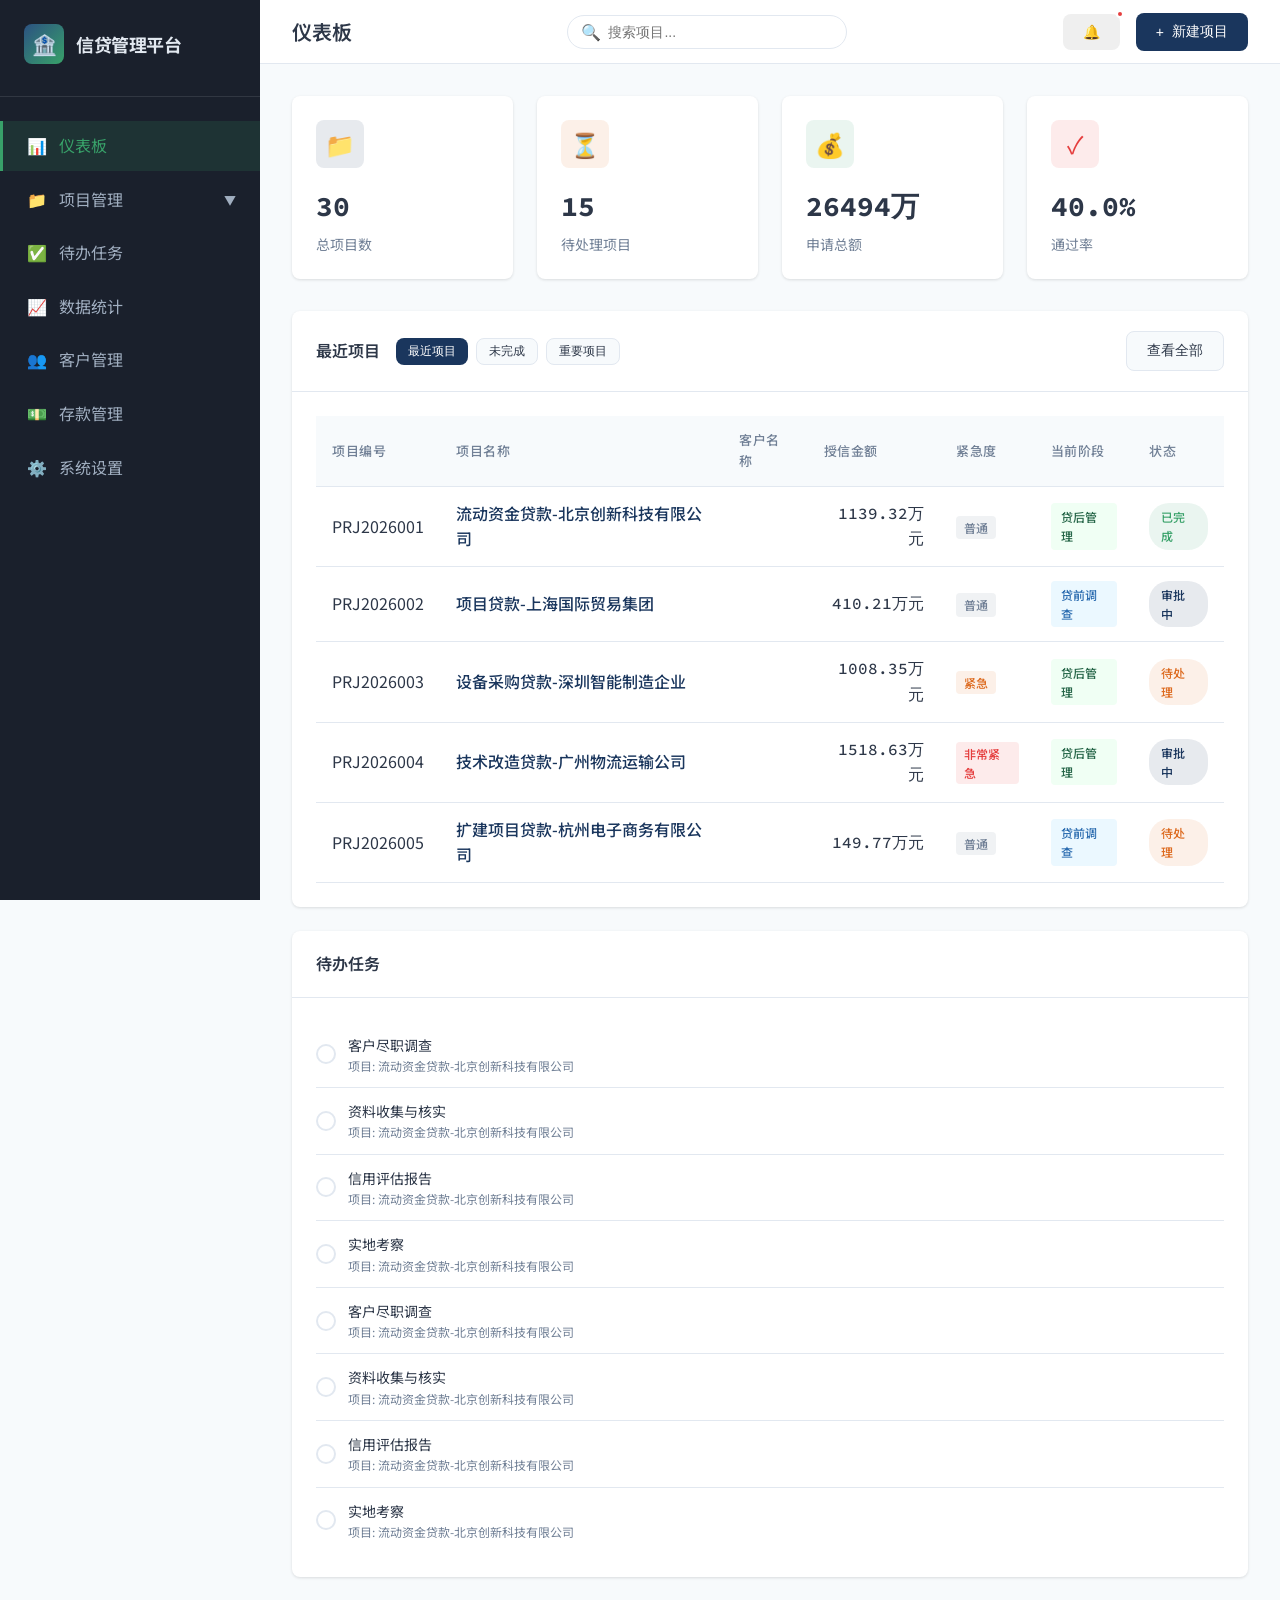
==== commit a146111d: "feat: 优化存款客户单选UI并扩展测试数据 - 存款管理客户选择改为单选（移除多选框，改为圆点选中态） - 客户数据扩展至20条（含企业15家、个人5人） - 存款数据扩展至22条 - 项目数据扩" ====
--- a/index.html
+++ b/index.html
@@ -8,16 +8,3393 @@
   <link rel="preconnect" href="https://fonts.googleapis.com">
   <link rel="preconnect" href="https://fonts.gstatic.com" crossorigin>
   <link href="https://fonts.googleapis.com/css2?family=Noto+Sans+SC:wght@300;400;500;700&family=Source+Code+Pro:wght@400;500&display=swap" rel="stylesheet">
-  <meta http-equiv="refresh" content="0; url=pages/dashboard.html">
+  <style>
+    :root {
+      --primary: #1a365d;
+      --primary-light: #2c5282;
+      --secondary: #4a5568;
+      --accent: #38a169;
+      --warning: #dd6b20;
+      --danger: #e53e3e;
+      --bg: #f7fafc;
+      --card-bg: #ffffff;
+      --sidebar-bg: #1a202c;
+      --text: #2d3748;
+      --text-light: #718096;
+      --text-lighter: #a0aec0;
+      --border: #e2e8f0;
+      --shadow: 0 1px 3px rgba(0,0,0,0.12);
+      --shadow-lg: 0 4px 12px rgba(0,0,0,0.15);
+      --radius: 8px;
+      --radius-sm: 4px;
+    }
+
+    * {
+      margin: 0;
+      padding: 0;
+      box-sizing: border-box;
+    }
+
+    body {
+      font-family: "Noto Sans SC", "PingFang SC", "Microsoft YaHei", sans-serif;
+      background: var(--bg);
+      color: var(--text);
+      line-height: 1.6;
+      min-height: 100vh;
+    }
+
+    .app {
+      display: flex;
+      min-height: 100vh;
+    }
+
+    .sidebar {
+      width: 260px;
+      background: var(--sidebar-bg);
+      color: #e2e8f0;
+      padding: 24px 0;
+      position: fixed;
+      height: 100vh;
+      overflow-y: auto;
+      transition: transform 0.3s ease;
+      z-index: 100;
+    }
+
+    .sidebar-header {
+      padding: 0 24px 32px;
+      border-bottom: 1px solid rgba(255,255,255,0.1);
+      margin-bottom: 24px;
+    }
+
+    .logo {
+      display: flex;
+      align-items: center;
+      gap: 12px;
+    }
+
+    .logo-icon {
+      width: 40px;
+      height: 40px;
+      background: linear-gradient(135deg, var(--primary-light), var(--accent));
+      border-radius: var(--radius);
+      display: flex;
+      align-items: center;
+      justify-content: center;
+      font-size: 20px;
+    }
+
+    .logo-text {
+      font-size: 18px;
+      font-weight: 700;
+      letter-spacing: -0.5px;
+    }
+
+    .nav-menu {
+      list-style: none;
+    }
+
+    .nav-item {
+      margin-bottom: 4px;
+    }
+
+    .nav-link {
+      display: flex;
+      align-items: center;
+      gap: 12px;
+      padding: 12px 24px;
+      color: #a0aec0;
+      text-decoration: none;
+      transition: all 0.2s ease;
+      border-left: 3px solid transparent;
+      cursor: pointer;
+    }
+
+    .nav-link:hover {
+      background: rgba(255,255,255,0.05);
+      color: #e2e8f0;
+    }
+
+    .nav-link.active {
+      background: rgba(56, 161, 105, 0.15);
+      color: var(--accent);
+      border-left-color: var(--accent);
+    }
+
+    .nav-icon {
+      width: 20px;
+      text-align: center;
+      font-size: 16px;
+    }
+
+    .main {
+      flex: 1;
+      margin-left: 260px;
+      min-height: 100vh;
+    }
+
+    .topbar {
+      background: var(--card-bg);
+      height: 64px;
+      padding: 0 32px;
+      display: flex;
+      align-items: center;
+      justify-content: space-between;
+      border-bottom: 1px solid var(--border);
+      position: sticky;
+      top: 0;
+      z-index: 50;
+    }
+
+    .topbar-left {
+      display: flex;
+      align-items: center;
+      gap: 16px;
+    }
+
+    .page-title {
+      font-size: 20px;
+      font-weight: 600;
+    }
+
+    .search-box {
+      position: relative;
+    }
+
+    .search-input {
+      width: 280px;
+      padding: 8px 16px 8px 40px;
+      border: 1px solid var(--border);
+      border-radius: 20px;
+      font-size: 14px;
+      outline: none;
+      transition: border-color 0.2s;
+    }
+
+    .search-input:focus {
+      border-color: var(--primary);
+    }
+
+    .search-icon {
+      position: absolute;
+      left: 14px;
+      top: 50%;
+      transform: translateY(-50%);
+      color: var(--text-lighter);
+    }
+
+    .topbar-right {
+      display: flex;
+      align-items: center;
+      gap: 16px;
+    }
+
+    .btn {
+      display: inline-flex;
+      align-items: center;
+      gap: 8px;
+      padding: 10px 20px;
+      border: none;
+      border-radius: var(--radius);
+      font-size: 14px;
+      font-weight: 500;
+      cursor: pointer;
+      transition: all 0.2s;
+    }
+
+    .btn-primary {
+      background: var(--primary);
+      color: white;
+    }
+
+    .btn-primary:hover {
+      background: var(--primary-light);
+      transform: translateY(-1px);
+    }
+
+    .btn-secondary {
+      background: var(--bg);
+      color: var(--text);
+      border: 1px solid var(--border);
+    }
+
+    .btn-secondary:hover {
+      background: var(--border);
+    }
+
+    .btn-danger {
+      background: var(--danger);
+      color: white;
+    }
+
+    .btn-danger:hover {
+      background: #c53030;
+    }
+
+    .content {
+      padding: 32px;
+    }
+
+    .stats-grid {
+      display: grid;
+      grid-template-columns: repeat(4, 1fr);
+      gap: 24px;
+      margin-bottom: 32px;
+    }
+
+    .stat-card {
+      background: var(--card-bg);
+      border-radius: var(--radius);
+      padding: 24px;
+      box-shadow: var(--shadow);
+      transition: transform 0.2s, box-shadow 0.2s;
+    }
+
+    .stat-card:hover {
+      transform: translateY(-2px);
+      box-shadow: var(--shadow-lg);
+    }
+
+    .stat-icon {
+      width: 48px;
+      height: 48px;
+      border-radius: var(--radius);
+      display: flex;
+      align-items: center;
+      justify-content: center;
+      font-size: 24px;
+      margin-bottom: 16px;
+    }
+
+    .stat-icon.primary { background: rgba(26, 54, 93, 0.1); color: var(--primary); }
+    .stat-icon.accent { background: rgba(56, 161, 105, 0.1); color: var(--accent); }
+    .stat-icon.warning { background: rgba(221, 107, 32, 0.1); color: var(--warning); }
+    .stat-icon.danger { background: rgba(229, 62, 62, 0.1); color: var(--danger); }
+
+    .stat-value {
+      font-size: 28px;
+      font-weight: 700;
+      font-family: "Source Code Pro", monospace;
+      margin-bottom: 4px;
+    }
+
+    .stat-label {
+      font-size: 14px;
+      color: var(--text-light);
+    }
+
+    .section {
+      background: var(--card-bg);
+      border-radius: var(--radius);
+      box-shadow: var(--shadow);
+      margin-bottom: 24px;
+    }
+
+    .section-header {
+      padding: 20px 24px;
+      border-bottom: 1px solid var(--border);
+      display: flex;
+      align-items: center;
+      justify-content: space-between;
+    }
+
+    .section-title {
+      font-size: 16px;
+      font-weight: 600;
+    }
+
+    .section-body {
+      padding: 24px;
+    }
+
+    .projects-table {
+      width: 100%;
+      border-collapse: collapse;
+    }
+
+    .projects-table th,
+    .projects-table td {
+      padding: 14px 16px;
+      text-align: left;
+      border-bottom: 1px solid var(--border);
+    }
+
+    .projects-table th {
+      background: var(--bg);
+      font-weight: 500;
+      font-size: 13px;
+      color: var(--text-light);
+      text-transform: uppercase;
+      letter-spacing: 0.5px;
+    }
+
+    .projects-table tr:hover {
+      background: rgba(26, 54, 93, 0.02);
+    }
+
+    .project-name {
+      font-weight: 500;
+      color: var(--primary);
+      cursor: pointer;
+    }
+
+    .project-name:hover {
+      text-decoration: underline;
+    }
+
+    .amount {
+      font-family: "Source Code Pro", monospace;
+      font-weight: 500;
+    }
+
+    .status-badge {
+      display: inline-flex;
+      align-items: center;
+      gap: 6px;
+      padding: 4px 12px;
+      border-radius: 20px;
+      font-size: 12px;
+      font-weight: 500;
+    }
+
+    .status-badge.pending {
+      background: rgba(221, 107, 32, 0.1);
+      color: var(--warning);
+    }
+
+    .status-badge.processing {
+      background: rgba(26, 54, 93, 0.1);
+      color: var(--primary);
+    }
+
+    .status-badge.completed {
+      background: rgba(56, 161, 105, 0.1);
+      color: var(--accent);
+    }
+
+    .status-badge.rejected {
+      background: rgba(229, 62, 62, 0.1);
+      color: var(--danger);
+    }
+
+    .stage-badge {
+      display: inline-flex;
+      align-items: center;
+      gap: 6px;
+      padding: 4px 10px;
+      border-radius: var(--radius-sm);
+      font-size: 12px;
+      font-weight: 500;
+    }
+
+    .stage-badge.pre {
+      background: #ebf8ff;
+      color: #2b6cb0;
+    }
+
+    .stage-badge.mid {
+      background: #fef3c7;
+      color: #b7791f;
+    }
+
+    .stage-badge.post {
+      background: #f0fff4;
+      color: #276749;
+    }
+
+    .progress-bar {
+      width: 100%;
+      height: 8px;
+      background: var(--border);
+      border-radius: 4px;
+      overflow: hidden;
+      margin-top: 8px;
+    }
+
+    .progress-fill {
+      height: 100%;
+      border-radius: 4px;
+      transition: width 0.5s ease;
+      background: linear-gradient(90deg, var(--primary), var(--accent));
+    }
+
+    .card {
+      background: var(--card-bg);
+      border-radius: var(--radius);
+      box-shadow: var(--shadow);
+      padding: 24px;
+      margin-bottom: 24px;
+    }
+
+    .form-group {
+      margin-bottom: 20px;
+    }
+
+    .form-label {
+      display: block;
+      font-size: 14px;
+      font-weight: 500;
+      margin-bottom: 8px;
+      color: var(--text);
+    }
+
+    .form-input,
+    .form-select,
+    .form-textarea {
+      width: 100%;
+      padding: 12px 16px;
+      border: 1px solid var(--border);
+      border-radius: var(--radius-sm);
+      font-size: 14px;
+      font-family: inherit;
+      outline: none;
+      transition: border-color 0.2s;
+    }
+
+    .form-input:focus,
+    .form-select:focus,
+    .form-textarea:focus {
+      border-color: var(--primary);
+    }
+
+    .form-textarea {
+      min-height: 100px;
+      resize: vertical;
+    }
+
+    .modal-overlay {
+      position: fixed;
+      inset: 0;
+      background: rgba(0, 0, 0, 0.5);
+      display: flex;
+      align-items: center;
+      justify-content: center;
+      z-index: 1000;
+      opacity: 0;
+      visibility: hidden;
+      transition: all 0.3s;
+    }
+
+    .modal-overlay.active {
+      opacity: 1;
+      visibility: visible;
+    }
+
+    .modal {
+      background: var(--card-bg);
+      border-radius: 12px;
+      width: 90%;
+      max-width: 800px;
+      max-height: 90vh;
+      overflow-y: auto;
+      transform: translateY(20px);
+      transition: transform 0.3s;
+    }
+
+    .modal-overlay.active .modal {
+      transform: translateY(0);
+    }
+
+    .modal-header {
+      padding: 24px;
+      border-bottom: 1px solid var(--border);
+      display: flex;
+      align-items: center;
+      justify-content: space-between;
+    }
+
+    .modal-title {
+      font-size: 18px;
+      font-weight: 600;
+    }
+
+    .modal-close {
+      width: 32px;
+      height: 32px;
+      border: none;
+      background: var(--bg);
+      border-radius: 50%;
+      cursor: pointer;
+      display: flex;
+      align-items: center;
+      justify-content: center;
+      font-size: 18px;
+      color: var(--text-light);
+      transition: all 0.2s;
+    }
+
+    .modal-close:hover {
+      background: var(--border);
+      color: var(--text);
+    }
+
+    .modal-body {
+      padding: 24px;
+    }
+
+    .modal-footer {
+      padding: 16px 24px;
+      border-top: 1px solid var(--border);
+      display: flex;
+      justify-content: flex-end;
+      gap: 12px;
+    }
+
+    .flow-container {
+      display: flex;
+      align-items: center;
+      justify-content: space-between;
+      padding: 24px 0;
+    }
+
+    .flow-stage {
+      flex: 1;
+      text-align: center;
+      position: relative;
+    }
+
+    .flow-stage:not(:last-child)::after {
+      content: '';
+      position: absolute;
+      top: 20px;
+      right: -50%;
+      width: 100%;
+      height: 3px;
+      background: var(--border);
+    }
+
+    .flow-stage.active:not(:last-child)::after {
+      background: var(--accent);
+    }
+
+    .flow-icon {
+      width: 40px;
+      height: 40px;
+      border-radius: 50%;
+      background: var(--border);
+      display: flex;
+      align-items: center;
+      justify-content: center;
+      margin: 0 auto 12px;
+      font-size: 18px;
+      position: relative;
+      z-index: 1;
+      color: var(--text-lighter);
+    }
+
+    .flow-stage.active .flow-icon {
+      background: var(--accent);
+      color: white;
+    }
+
+    .flow-stage.completed .flow-icon {
+      background: var(--primary);
+      color: white;
+    }
+
+    .flow-label {
+      font-size: 14px;
+      font-weight: 500;
+      margin-bottom: 4px;
+    }
+
+    .flow-status {
+      font-size: 12px;
+      color: var(--text-light);
+    }
+
+    .task-list {
+      list-style: none;
+    }
+
+    .task-item {
+      display: flex;
+      align-items: center;
+      gap: 12px;
+      padding: 12px 0;
+      border-bottom: 1px solid var(--border);
+    }
+
+    .task-item:last-child {
+      border-bottom: none;
+    }
+
+    .task-checkbox {
+      width: 20px;
+      height: 20px;
+      border: 2px solid var(--border);
+      border-radius: 50%;
+      cursor: pointer;
+      display: flex;
+      align-items: center;
+      justify-content: center;
+      transition: all 0.2s;
+    }
+
+    .task-checkbox.checked {
+      background: var(--accent);
+      border-color: var(--accent);
+      color: white;
+    }
+
+    .task-content {
+      flex: 1;
+    }
+
+    .task-title {
+      font-size: 14px;
+    }
+
+    .task-title.checked {
+      text-decoration: line-through;
+      color: var(--text-lighter);
+    }
+
+    .task-meta {
+      font-size: 12px;
+      color: var(--text-light);
+    }
+
+    .empty-state {
+      text-align: center;
+      padding: 48px;
+      color: var(--text-light);
+    }
+
+    .empty-icon {
+      font-size: 48px;
+      margin-bottom: 16px;
+      opacity: 0.5;
+    }
+
+    .pagination {
+      display: flex;
+      align-items: center;
+      justify-content: center;
+      gap: 8px;
+      margin-top: 24px;
+    }
+
+    .page-btn {
+      width: 36px;
+      height: 36px;
+      border: 1px solid var(--border);
+      background: var(--card-bg);
+      border-radius: var(--radius-sm);
+      cursor: pointer;
+      display: flex;
+      align-items: center;
+      justify-content: center;
+      font-size: 14px;
+      transition: all 0.2s;
+    }
+
+    .page-btn:hover {
+      border-color: var(--primary);
+      color: var(--primary);
+    }
+
+    .page-btn.active {
+      background: var(--primary);
+      color: white;
+      border-color: var(--primary);
+    }
+
+    .mobile-menu-btn {
+      display: none;
+      background: none;
+      border: none;
+      font-size: 24px;
+      cursor: pointer;
+    }
+
+    .detail-grid {
+      display: grid;
+      grid-template-columns: repeat(2, 1fr);
+      gap: 24px;
+    }
+
+    .detail-item {
+      padding: 16px 0;
+      border-bottom: 1px solid var(--border);
+    }
+
+    .detail-label {
+      font-size: 12px;
+      color: var(--text-light);
+      margin-bottom: 4px;
+    }
+
+    .detail-value {
+      font-size: 14px;
+      font-weight: 500;
+    }
+
+    .history-list {
+      list-style: none;
+    }
+
+    .history-item {
+      display: flex;
+      gap: 16px;
+      padding: 16px 0;
+      border-bottom: 1px solid var(--border);
+    }
+
+    .history-icon {
+      width: 32px;
+      height: 32px;
+      border-radius: 50%;
+      background: var(--bg);
+      display: flex;
+      align-items: center;
+      justify-content: center;
+      flex-shrink: 0;
+    }
+
+    .history-content {
+      flex: 1;
+    }
+
+    .history-title {
+      font-size: 14px;
+      font-weight: 500;
+      margin-bottom: 4px;
+    }
+
+    .history-meta {
+      font-size: 12px;
+      color: var(--text-light);
+    }
+
+    @media (max-width: 1200px) {
+      .stats-grid {
+        grid-template-columns: repeat(2, 1fr);
+      }
+    }
+
+    @media (max-width: 768px) {
+      .sidebar {
+        transform: translateX(-100%);
+      }
+
+      .sidebar.open {
+        transform: translateX(0);
+      }
+
+      .main {
+        margin-left: 0;
+      }
+
+      .mobile-menu-btn {
+        display: block;
+      }
+
+      .stats-grid {
+        grid-template-columns: 1fr;
+      }
+
+      .detail-grid {
+        grid-template-columns: 1fr;
+      }
+
+      .search-input {
+        width: 200px;
+      }
+    }
+
+    .fade-in {
+      animation: fadeIn 0.3s ease;
+    }
+
+    @keyframes fadeIn {
+      from {
+        opacity: 0;
+        transform: translateY(10px);
+      }
+      to {
+        opacity: 1;
+        transform: translateY(0);
+      }
+    }
+
+    .notifications-badge {
+      position: relative;
+    }
+
+    .notification-dot {
+      position: absolute;
+      top: -4px;
+      right: -4px;
+      width: 8px;
+      height: 8px;
+      background: var(--danger);
+      border-radius: 50%;
+      border: 2px solid var(--card-bg);
+    }
+
+    .filter-bar {
+      display: flex;
+      gap: 12px;
+      margin-bottom: 24px;
+      flex-wrap: wrap;
+    }
+
+    .filter-select {
+      padding: 8px 16px;
+      border: 1px solid var(--border);
+      border-radius: var(--radius-sm);
+      font-size: 14px;
+      background: var(--card-bg);
+      cursor: pointer;
+      min-width: 140px;
+    }
+
+.filter-select:focus {
+  outline: none;
+  border-color: var(--primary);
+}
+
+.urgency-badge {
+  display: inline-flex;
+  align-items: center;
+  gap: 4px;
+  padding: 2px 8px;
+  border-radius: var(--radius-sm);
+  font-size: 12px;
+  font-weight: 500;
+}
+
+.urgency-normal {
+  background: rgba(113, 128, 150, 0.1);
+  color: var(--text-light);
+}
+
+.urgency-urgent {
+  background: rgba(221, 107, 32, 0.1);
+  color: var(--warning);
+}
+
+.urgency-very-urgent {
+  background: rgba(229, 62, 62, 0.1);
+  color: var(--danger);
+  animation: pulse 2s infinite;
+}
+
+@keyframes pulse {
+  0%, 100% { opacity: 1; }
+  50% { opacity: 0.7; }
+}
+
+.project-row-second {
+  background: var(--bg);
+  font-size: 12px;
+  color: var(--text-light);
+}
+
+.project-row-second td {
+  padding: 8px 16px;
+  border-bottom: 1px solid var(--border);
+}
+
+.duration-bar-container {
+  display: flex;
+  align-items: center;
+  gap: 8px;
+  flex: 1;
+}
+
+.duration-bar {
+  flex: 1;
+  height: 6px;
+  background: var(--border);
+  border-radius: 3px;
+  overflow: hidden;
+  max-width: 100px;
+}
+
+.duration-bar-fill {
+  height: 100%;
+  border-radius: 3px;
+  transition: width 0.3s;
+}
+
+.current-node {
+  display: inline-flex;
+  align-items: center;
+  gap: 4px;
+  padding: 2px 8px;
+  background: var(--primary);
+  color: white;
+  border-radius: var(--radius-sm);
+  font-size: 11px;
+}
+  </style>
 </head>
 <body>
-  <div style="display:flex;align-items:center;justify-content:center;height:100vh;flex-direction:column;">
-    <div style="font-size:48px;margin-bottom:16px;">🏦</div>
-    <h2>信贷管理平台</h2>
-    <p>正在跳转...</p>
-    <script>
-      window.location.href = 'pages/dashboard.html';
-    </script>
-  </div>
+  <div class="app">
+    <aside class="sidebar" id="sidebar">
+      <div class="sidebar-header">
+        <div class="logo">
+          <div class="logo-icon">🏦</div>
+          <span class="logo-text">信贷管理平台</span>
+        </div>
+      </div>
+      <ul class="nav-menu">
+        <li class="nav-item">
+          <a href="#" class="nav-link active" data-page="dashboard">
+            <span class="nav-icon">📊</span>
+            <span>仪表板</span>
+          </a>
+        </li>
+        <li class="nav-item">
+          <a href="#" class="nav-link" data-page="projects" onclick="App.toggleSubMenu(event, 'projectSubMenu')">
+            <span class="nav-icon">📁</span>
+            <span>项目管理</span>
+            <span style="margin-left:auto;font-size:12px;" id="projectSubMenuIcon">▼</span>
+          </a>
+          <ul class="sub-menu" id="projectSubMenu" style="display:none;list-style:none;padding-left:24px;">
+            <li><a href="#" class="nav-link" style="padding:8px 24px;font-size:13px;" data-page="projects" onclick="App.showAllProjects()">📋 全部项目</a></li>
+            <li><a href="#" class="nav-link" style="padding:8px 24px;font-size:13px;" data-page="projects" onclick="App.showStage('pre')">🔍 贷前调查</a></li>
+            <li><a href="#" class="nav-link" style="padding:8px 24px;font-size:13px;" data-page="projects" onclick="App.showStage('mid')">📋 贷中审批</a></li>
+            <li><a href="#" class="nav-link" style="padding:8px 24px;font-size:13px;" data-page="projects" onclick="App.showStage('post')">📊 贷后管理</a></li>
+          </ul>
+        </li>
+        <li class="nav-item">
+          <a href="#" class="nav-link" data-page="tasks">
+            <span class="nav-icon">✅</span>
+            <span>待办任务</span>
+          </a>
+        </li>
+        <li class="nav-item">
+          <a href="#" class="nav-link" data-page="statistics">
+            <span class="nav-icon">📈</span>
+            <span>数据统计</span>
+          </a>
+        </li>
+        <li class="nav-item">
+          <a href="#" class="nav-link" data-page="customers">
+            <span class="nav-icon">👥</span>
+            <span>客户管理</span>
+          </a>
+        </li>
+        <li class="nav-item">
+          <a href="#" class="nav-link" data-page="deposits">
+            <span class="nav-icon">💵</span>
+            <span>存款管理</span>
+          </a>
+        </li>
+        <li class="nav-item">
+          <a href="#" class="nav-link" data-page="settings">
+            <span class="nav-icon">⚙️</span>
+            <span>系统设置</span>
+          </a>
+        </li>
+      </ul>
+    </aside>
+
+    <main class="main">
+      <header class="topbar">
+        <div class="topbar-left">
+          <button class="mobile-menu-btn" id="mobileMenuBtn">☰</button>
+          <h1 class="page-title" id="pageTitle">仪表板</h1>
+        </div>
+        <div class="search-box">
+          <span class="search-icon">🔍</span>
+          <input type="text" class="search-input" placeholder="搜索项目..." id="searchInput">
+        </div>
+        <div class="topbar-right">
+          <button class="btn notifications-badge" id="notificationBtn">
+            🔔
+            <span class="notification-dot" id="notificationDot"></span>
+          </button>
+          <button class="btn btn-primary" id="newProjectBtn">
+            <span>+</span>新建项目
+          </button>
+        </div>
+      </header>
+
+      <div class="content" id="content">
+      </div>
+    </main>
+  </div>
+
+  <div class="modal-overlay" id="projectModal">
+    <div class="modal" style="max-width: 900px;">
+      <div class="modal-header">
+        <h2 class="modal-title" id="modalTitle">新建项目</h2>
+        <button class="modal-close" id="modalClose">✕</button>
+      </div>
+      <div class="modal-body">
+        <form id="projectForm" style="display: grid; grid-template-columns: repeat(2, 1fr); gap: 16px;">
+          <div class="form-group">
+            <label class="form-label">项目编号</label>
+            <input type="text" class="form-input" id="projectCode" readonly>
+          </div>
+          <div class="form-group">
+            <label class="form-label">项目名称 *</label>
+            <input type="text" class="form-input" id="projectName" required placeholder="请输入项目名称">
+          </div>
+          <div class="form-group" style="grid-column: span 2;">
+<label class="form-label">客户 *</label>
+            <input type="text" class="form-input" id="customerSearch" placeholder="搜索客户..." oninput="App.filterCustomers(this.value)" style="margin-bottom:8px;">
+            <div id="customerList" style="max-height:150px;overflow-y:auto;border:1px solid var(--border);border-radius:4px;padding:8px;">
+            </div>
+          </div>
+          <div class="form-group" style="grid-column: span 2;">
+            <label class="form-label">已选客户</label>
+            <div id="selectedCustomers" style="display:flex;flex-wrap:wrap;gap:8px;min-height:32px;padding:8px;background:var(--bg);border-radius:4px;"></div>
+          </div>
+          <div class="form-group" style="display:none;">
+            <label class="form-label">客户名称</label>
+            <input type="text" id="customerName">
+          </div>
+          <div class="form-group" style="display:none;">
+            <label class="form-label">客户类型</label>
+            <select class="form-select" id="customerType">
+            </select>
+          </div>
+          <div class="form-group">
+            <label class="form-label">授信金额（元）*</label>
+            <input type="number" class="form-input" id="creditAmount" required placeholder="请输入授信金额" min="0" step="10000">
+          </div>
+          <div class="form-group">
+            <label class="form-label">授信期限</label>
+            <select class="form-select" id="creditTerm">
+              <option value="3">3个月</option>
+              <option value="6">6个月</option>
+              <option value="12" selected>12个月</option>
+              <option value="24">24个月</option>
+              <option value="36">36个月</option>
+            </select>
+          </div>
+          <div class="form-group">
+            <label class="form-label">利率（%）</label>
+            <input type="number" class="form-input" id="interestRate" value="4.35" step="0.01" min="0" max="24">
+          </div>
+          <div class="form-group">
+            <label class="form-label">担保方式</label>
+            <select class="form-select" id="guaranteeType">
+              <option value="credit">信用贷款</option>
+              <option value="mortgage">抵押贷款</option>
+              <option value="pledge">质押贷款</option>
+              <option value="guarantee">担保贷款</option>
+            </select>
+          </div>
+          <div class="form-group">
+            <label class="form-label">开始时间</label>
+            <input type="date" class="form-input" id="startDate">
+          </div>
+          <div class="form-group">
+            <label class="form-label">结束时间</label>
+            <input type="date" class="form-input" id="endDate">
+          </div>
+<div class="form-group" style="grid-column: span 2;">
+    <label class="form-label">备注说明</label>
+    <textarea class="form-textarea" id="remark" placeholder="请输入备注说明"></textarea>
+  </div>
+  <div class="form-group">
+    <label class="form-label">紧急度</label>
+    <select class="form-select" id="urgency">
+      <option value="normal">普通</option>
+      <option value="urgent">紧急</option>
+      <option value="very_urgent">非常紧急</option>
+    </select>
+  </div>
+  <div class="form-group">
+    <label class="form-label">当前阶段</label>
+    <select class="form-select" id="editStage">
+      <option value="pre">贷前调查</option>
+      <option value="mid">贷中审批</option>
+      <option value="post">贷后管理</option>
+    </select>
+  </div>
+  <div class="form-group">
+    <label class="form-label">状态</label>
+    <select class="form-select" id="editStatus">
+      <option value="pending">待处理</option>
+      <option value="processing">审批中</option>
+      <option value="completed">已完成</option>
+      <option value="rejected">已拒绝</option>
+    </select>
+  </div>
+  <div class="form-group">
+    <label class="form-label">动拨日期</label>
+    <input type="date" class="form-input" id="drawDate">
+  </div>
+  <div class="form-group" style="grid-column: span 2;">
+    <label class="form-label">贷后任务日期</label>
+    <div style="display:flex;gap:12px;margin-bottom:8px;flex-wrap:wrap;">
+      <label style="display:flex;align-items:center;gap:4px;cursor:pointer;">
+        <input type="radio" name="postLoanTaskType" value="quarterly" checked onchange="App.togglePostLoanTaskDates()"> 按季度
+      </label>
+      <label style="display:flex;align-items:center;gap:4px;cursor:pointer;">
+        <input type="radio" name="postLoanTaskType" value="halfyear" onchange="App.togglePostLoanTaskDates()"> 按半年
+      </label>
+      <label style="display:flex;align-items:center;gap:4px;cursor:pointer;">
+        <input type="radio" name="postLoanTaskType" value="custom" onchange="App.togglePostLoanTaskDates()"> 自定义
+      </label>
+    </div>
+    <div id="postLoanTaskDatesContainer" style="display:flex;flex-direction:column;gap:8px;">
+      <div style="display:flex;align-items:center;gap:8px;">
+        <span style="font-size:12px;min-width:60px;">第1次:</span>
+        <input type="date" class="form-input" id="postLoanTaskDate1" style="width:200px;">
+      </div>
+      <div style="display:flex;align-items:center;gap:8px;">
+        <span style="font-size:12px;min-width:60px;">第2次:</span>
+        <input type="date" class="form-input" id="postLoanTaskDate2" style="width:200px;">
+      </div>
+      <div style="display:flex;align-items:center;gap:8px;">
+        <span style="font-size:12px;min-width:60px;">第3次:</span>
+        <input type="date" class="form-input" id="postLoanTaskDate3" style="width:200px;">
+      </div>
+      <div style="display:flex;align-items:center;gap:8px;">
+        <span style="font-size:12px;min-width:60px;">第4次:</span>
+        <input type="date" class="form-input" id="postLoanTaskDate4" style="width:200px;">
+      </div>
+    </div>
+  </div>
+</form>
+      </div>
+      <div class="modal-footer">
+        <button class="btn btn-secondary" id="cancelBtn">取消</button>
+        <button class="btn btn-primary" id="saveBtn">保存项目</button>
+      </div>
+    </div>
+  </div>
+
+  <div class="modal-overlay" id="detailModal">
+    <div class="modal" style="max-width: 900px;">
+      <div class="modal-header">
+        <h2 class="modal-title">项目详情</h2>
+        <button class="modal-close" id="detailModalClose">✕</button>
+      </div>
+      <div class="modal-body" id="detailContent">
+      </div>
+    </div>
+  </div>
+
+  <script>
+    const App = {
+data: {
+    projects: [],
+    customers: [],
+    deposits: [],
+    tasks: [],
+    currentPage: 'dashboard',
+  searchQuery: '',
+  filterStatus: '',
+  filterStage: '',
+  projectTab: 'recent',
+  options: {
+    stages: [
+      { value: 'pre', label: '贷前调查' },
+      { value: 'mid', label: '贷中审批' },
+      { value: 'post', label: '贷后管理' }
+    ],
+    statuses: [
+      { value: 'pending', label: '待处理' },
+      { value: 'processing', label: '审批中' },
+      { value: 'completed', label: '已完成' },
+      { value: 'rejected', label: '已拒绝' }
+    ],
+    terms: [
+      { value: '3', label: '3个月' },
+      { value: '6', label: '6个月' },
+      { value: '12', label: '12个月' },
+      { value: '24', label: '24个月' },
+      { value: '36', label: '36个月' }
+    ],
+    guaranteeTypes: [
+      { value: 'credit', label: '信用贷款' },
+      { value: 'mortgage', label: '抵押贷款' },
+      { value: 'pledge', label: '质押贷款' },
+      { value: 'guarantee', label: '担保贷款' }
+    ],
+    urgencies: [
+      { value: 'normal', label: '普通' },
+      { value: 'urgent', label: '紧急' },
+      { value: 'very_urgent', label: '非常紧急' }
+    ]
+  }
+},
+
+init() {
+  if (!this.checkLogin()) {
+    document.body.innerHTML = '<div style="display:flex;align-items:center;justify-content:center;height:100vh;flex-direction:column;"><h2>请先登录</h2><p>密码错误或已超时</p></div>';
+    return;
+  }
+  this.loadData();
+  this.initOptionDropdowns();
+  this.bindEvents();
+  this.render();
+},
+
+loadData() {
+  const stored = localStorage.getItem('creditProjects');
+  if (stored) {
+    this.data.projects = JSON.parse(stored);
+  } else {
+    this.data.projects = this.generateSampleData();
+    this.saveData();
+  }
+  const custStored = localStorage.getItem('creditCustomers');
+  if (custStored) {
+    this.data.customers = JSON.parse(custStored);
+  } else {
+    this.data.customers = this.generateSampleCustomers();
+    this.saveData();
+  }
+  const depStored = localStorage.getItem('creditDeposits');
+  if (depStored) {
+    this.data.deposits = JSON.parse(depStored);
+  } else {
+    this.data.deposits = this.generateSampleDeposits();
+    this.saveData();
+  }
+  const taskStored = localStorage.getItem('creditTasks');
+  if (taskStored) {
+    this.data.tasks = JSON.parse(taskStored);
+  } else {
+    this.data.tasks = this.generateSampleTasks();
+    this.saveData();
+  }
+  const optStored = localStorage.getItem('creditOptions');
+  if (optStored) {
+    this.data.options = JSON.parse(optStored);
+  } else {
+    this.saveOptions();
+  }
+},
+
+saveData() {
+    localStorage.setItem('creditProjects', JSON.stringify(this.data.projects));
+    localStorage.setItem('creditCustomers', JSON.stringify(this.data.customers));
+    localStorage.setItem('creditDeposits', JSON.stringify(this.data.deposits));
+    localStorage.setItem('creditTasks', JSON.stringify(this.data.tasks));
+  },
+
+saveOptions() {
+  localStorage.setItem('creditOptions', JSON.stringify(this.data.options));
+},
+
+initOptionDropdowns() {
+  const creditTerm = document.getElementById('creditTerm');
+  if (creditTerm) {
+    creditTerm.innerHTML = this.data.options.terms.map(t => `<option value="${t.value}">${t.label}</option>`).join('');
+  }
+  const guaranteeType = document.getElementById('guaranteeType');
+  if (guaranteeType) {
+    guaranteeType.innerHTML = this.data.options.guaranteeTypes.map(t => `<option value="${t.value}">${t.label}</option>`).join('');
+  }
+  const urgency = document.getElementById('urgency');
+  if (urgency) {
+    urgency.innerHTML = this.data.options.urgencies.map(u => `<option value="${u.value}">${u.label}</option>`).join('');
+  }
+  const editStage = document.getElementById('editStage');
+  if (editStage) {
+    editStage.innerHTML = this.data.options.stages.map(s => `<option value="${s.value}">${s.label}</option>`).join('');
+  }
+  const editStatus = document.getElementById('editStatus');
+  if (editStatus) {
+    editStatus.innerHTML = this.data.options.statuses.map(s => `<option value="${s.value}">${s.label}</option>`).join('');
+  }
+},
+
+generateSampleCustomers() {
+  return [
+    { customerNo: '20260001', name: '北京创新科技有限公司', accounts: ['6222021100012345678', '6222021100012345679'], type: 'enterprise', contact: '张总', phone: '13800138000', address: '北京市朝阳区建国路88号' },
+    { customerNo: '20260002', name: '上海国际贸易集团', accounts: ['6222021100012345680'], type: 'enterprise', contact: '李经理', phone: '13800138001', address: '上海市浦东新区陆家嘴环路1000号' },
+    { customerNo: '20260003', name: '深圳智能制造企业', accounts: ['6222021100012345681', '6222021100012345682'], type: 'enterprise', contact: '王总', phone: '13800138002', address: '深圳市南山区科技园南区高新南七道' },
+    { customerNo: '20260004', name: '广州物流运输公司', accounts: ['6222021100012345683'], type: 'enterprise', contact: '刘总', phone: '13800138003', address: '广州市天河区珠江新城花城大道' },
+    { customerNo: '20260005', name: '杭州电子商务有限公司', accounts: ['6222021100012345684', '6222021100012345685'], type: 'enterprise', contact: '陈总', phone: '13800138004', address: '杭州市滨江区网商路599号' },
+    { customerNo: '20260006', name: '成都软件开发中心', accounts: ['6222021100012345686'], type: 'enterprise', contact: '赵总', phone: '13800138005', address: '成都市高新区天府大道中段666号' },
+    { customerNo: '20260007', name: '武汉新能源科技集团', accounts: ['6222021100012345687', '6222021100012345688'], type: 'enterprise', contact: '孙总', phone: '13800138006', address: '武汉市光谷大道77号光谷金融港' },
+    { customerNo: '20260008', name: '南京制造业集团', accounts: ['6222021100012345689'], type: 'enterprise', contact: '周总', phone: '13800138007', address: '南京市江宁区将军大道100号' },
+    { customerNo: '20260009', name: '西安高新材料公司', accounts: ['6222021100012345690'], type: 'enterprise', contact: '吴总', phone: '13800138008', address: '西安市高新区科技二路65号' },
+    { customerNo: '20260010', name: '重庆文化旅游投资', accounts: ['6222021100012345691', '6222021100012345692'], type: 'enterprise', contact: '郑总', phone: '13800138009', address: '重庆市渝中区解放碑步行街88号' },
+    { customerNo: '20260011', name: '天津港口物流集团', accounts: ['6222021100012345693'], type: 'enterprise', contact: '冯总', phone: '13800138010', address: '天津市滨海新区港口一路88号' },
+    { customerNo: '20260012', name: '苏州工业园区发展', accounts: ['6222021100012345694'], type: 'enterprise', contact: '陈总', phone: '13800138011', address: '苏州市工业园区星湖街328号' },
+    { customerNo: '20260013', name: '青岛海洋工程集团', accounts: ['6222021100012345695', '6222021100012345696'], type: 'enterprise', contact: '褚总', phone: '13800138012', address: '青岛市黄岛区港口路888号' },
+    { customerNo: '20260014', name: '大连船舶重工公司', accounts: ['6222021100012345697'], type: 'enterprise', contact: '卫总', phone: '13800138013', address: '大连市甘井子区大连湾街168号' },
+    { customerNo: '20260015', name: '长沙智能装备制造', accounts: ['6222021100012345698'], type: 'enterprise', contact: '蒋总', phone: '13800138014', address: '长沙市高新区麓谷大道668号' },
+    { customerNo: '20260016', name: '张三', accounts: ['6222021100012345699'], type: 'personal', phone: '13900139000', address: '北京市海淀区中关村大街1号' },
+    { customerNo: '20260017', name: '李四', accounts: ['6222021100012345700', '6222021100012345701'], type: 'personal', phone: '13900139001', address: '上海市静安区南京西路1788号' },
+    { customerNo: '20260018', name: '王五', accounts: ['6222021100012345702'], type: 'personal', phone: '13900139002', address: '深圳市福田区深南大道10088号' },
+    { customerNo: '20260019', name: '赵六', accounts: ['6222021100012345703'], type: 'personal', phone: '13900139003', address: '广州市天河区天河路385号' },
+    { customerNo: '20260020', name: '钱七', accounts: ['6222021100012345704', '6222021100012345705'], type: 'personal', phone: '13900139004', address: '杭州市西湖区文二路388号' }
+  ];
+},
+
+generateSampleDeposits() {
+  return [
+    { id: 'D001', customerId: '20260001', customerName: '北京创新科技有限公司', amount: 5000000, type: '定期', productName: '定期存款A款', date: '2025-01-15', rate: 2.1, ftpRate: 1.5, maturityDate: '2026-01-15' },
+    { id: 'D002', customerId: '20260002', customerName: '上海国际贸易集团', amount: 8000000, type: '活期', productName: '活期结算账户', date: '2025-02-20', rate: 0.35, ftpRate: 0.2, maturityDate: '' },
+    { id: 'D003', customerId: '20260003', customerName: '深圳智能制造企业', amount: 3000000, type: '定期', productName: '定期存款B款', date: '2025-03-10', rate: 2.25, ftpRate: 1.6, maturityDate: '2026-03-10' },
+    { id: 'D004', customerId: '20260004', customerName: '广州物流运输公司', amount: 2000000, type: '活期', productName: '活期结算账户', date: '2025-03-25', rate: 0.35, ftpRate: 0.2, maturityDate: '' },
+    { id: 'D005', customerId: '20260005', customerName: '杭州电子商务有限公司', amount: 6000000, type: '定期', productName: '定期存款A款', date: '2025-04-05', rate: 2.15, ftpRate: 1.5, maturityDate: '2026-04-05' },
+    { id: 'D006', customerId: '20260001', customerName: '北京创新科技有限公司', amount: 1500000, type: '活期', productName: '活期结算账户', date: '2025-04-18', rate: 0.35, ftpRate: 0.2, maturityDate: '' },
+    { id: 'D007', customerId: '20260016', customerName: '张三', amount: 500000, type: '定期', productName: '定期存款B款', date: '2025-05-01', rate: 2.3, ftpRate: 1.65, maturityDate: '2026-05-01' },
+    { id: 'D008', customerId: '20260017', customerName: '李四', amount: 300000, type: '活期', productName: '活期结算账户', date: '2025-05-10', rate: 0.35, ftpRate: 0.2, maturityDate: '' },
+    { id: 'D009', customerId: '20260006', customerName: '成都软件开发中心', amount: 4500000, type: '定期', productName: '定期存款C款', date: '2025-06-01', rate: 2.2, ftpRate: 1.55, maturityDate: '2026-06-01' },
+    { id: 'D010', customerId: '20260007', customerName: '武汉新能源科技集团', amount: 12000000, type: '活期', productName: '活期结算账户', date: '2025-06-15', rate: 0.35, ftpRate: 0.2, maturityDate: '' },
+    { id: 'D011', customerId: '20260008', customerName: '南京制造业集团', amount: 2500000, type: '定期', productName: '定期存款A款', date: '2025-07-01', rate: 2.1, ftpRate: 1.5, maturityDate: '2026-07-01' },
+    { id: 'D012', customerId: '20260009', customerName: '西安高新材料公司', amount: 1800000, type: '活期', productName: '活期结算账户', date: '2025-07-20', rate: 0.35, ftpRate: 0.2, maturityDate: '' },
+    { id: 'D013', customerId: '20260010', customerName: '重庆文化旅游投资', amount: 3500000, type: '定期', productName: '定期存款B款', date: '2025-08-05', rate: 2.25, ftpRate: 1.6, maturityDate: '2026-08-05' },
+    { id: 'D014', customerId: '20260018', customerName: '王五', amount: 800000, type: '定期', productName: '定期存款C款', date: '2025-08-18', rate: 2.35, ftpRate: 1.7, maturityDate: '2026-08-18' },
+    { id: 'D015', customerId: '20260011', customerName: '天津港口物流集团', amount: 9000000, type: '活期', productName: '活期结算账户', date: '2025-09-01', rate: 0.35, ftpRate: 0.2, maturityDate: '' },
+    { id: 'D016', customerId: '20260012', customerName: '苏州工业园区发展', amount: 6500000, type: '定期', productName: '定期存款A款', date: '2025-09-15', rate: 2.15, ftpRate: 1.5, maturityDate: '2026-09-15' },
+    { id: 'D017', customerId: '20260013', customerName: '青岛海洋工程集团', amount: 4200000, type: '定期', productName: '定期存款D款', date: '2025-10-01', rate: 2.3, ftpRate: 1.65, maturityDate: '2026-10-01' },
+    { id: 'D018', customerId: '20260019', customerName: '赵六', amount: 250000, type: '活期', productName: '活期结算账户', date: '2025-10-20', rate: 0.35, ftpRate: 0.2, maturityDate: '' },
+    { id: 'D019', customerId: '20260014', customerName: '大连船舶重工公司', amount: 15000000, type: '活期', productName: '活期结算账户', date: '2025-11-01', rate: 0.35, ftpRate: 0.2, maturityDate: '' },
+    { id: 'D020', customerId: '20260015', customerName: '长沙智能装备制造', amount: 2800000, type: '定期', productName: '定期存款B款', date: '2025-11-15', rate: 2.2, ftpRate: 1.55, maturityDate: '2026-11-15' },
+    { id: 'D021', customerId: '20260020', customerName: '钱七', amount: 1200000, type: '活期', productName: '活期结算账户', date: '2025-12-01', rate: 0.35, ftpRate: 0.2, maturityDate: '' },
+    { id: 'D022', customerId: '20260002', customerName: '上海国际贸易集团', amount: 5500000, type: '定期', productName: '定期存款C款', date: '2025-12-10', rate: 2.05, ftpRate: 1.45, maturityDate: '2026-12-10' }
+  ];
+},
+
+generateSampleTasks() {
+  const today = new Date();
+  return [
+    { id: 'T001', title: '客户尽职调查', customerNo: '20260001', dueDate: new Date(today.getTime() + 3 * 24 * 60 * 60 * 1000).toISOString().split('T')[0], completed: false },
+    { id: 'T002', title: '资料收集与核实', customerNo: '20260001', dueDate: new Date(today.getTime() + 5 * 24 * 60 * 60 * 1000).toISOString().split('T')[0], completed: false },
+    { id: 'T003', title: '信用评估报告', customerNo: '20260002', dueDate: new Date(today.getTime() + 7 * 24 * 60 * 60 * 1000).toISOString().split('T')[0], completed: false },
+    { id: 'T004', title: '实地考察', customerNo: '20260003', dueDate: new Date(today.getTime() + 10 * 24 * 60 * 60 * 1000).toISOString().split('T')[0], completed: false },
+    { id: 'T005', title: '初审评估', customerNo: '20260002', dueDate: new Date(today.getTime() + 2 * 24 * 60 * 60 * 1000).toISOString().split('T')[0], completed: true },
+    { id: 'T006', title: '合同签订', customerNo: '20260004', dueDate: new Date(today.getTime() + 14 * 24 * 60 * 60 * 1000).toISOString().split('T')[0], completed: false },
+    { id: 'T007', title: '首次检查', customerNo: '20260005', dueDate: new Date(today.getTime() + 20 * 24 * 60 * 60 * 1000).toISOString().split('T')[0], completed: false },
+    { id: 'T008', title: '定期检查', customerNo: '20260001', dueDate: new Date(today.getTime() + 30 * 24 * 60 * 60 * 1000).toISOString().split('T')[0], completed: false },
+    { id: 'T009', title: '风险评估更新', customerNo: '20260006', dueDate: new Date(today.getTime() + 4 * 24 * 60 * 60 * 1000).toISOString().split('T')[0], completed: false },
+    { id: 'T010', title: '担保物评估', customerNo: '20260007', dueDate: new Date(today.getTime() + 6 * 24 * 60 * 60 * 1000).toISOString().split('T')[0], completed: false },
+    { id: 'T011', title: '还款能力分析', customerNo: '20260008', dueDate: new Date(today.getTime() + 8 * 24 * 60 * 60 * 1000).toISOString().split('T')[0], completed: false },
+    { id: 'T012', title: '贷款展期审批', customerNo: '20260009', dueDate: new Date(today.getTime() + 1 * 24 * 60 * 60 * 1000).toISOString().split('T')[0], completed: false },
+    { id: 'T013', title: '抵押物变更手续', customerNo: '20260010', dueDate: new Date(today.getTime() + 12 * 24 * 60 * 60 * 1000).toISOString().split('T')[0], completed: false },
+    { id: 'T014', title: '年度审计报告', customerNo: '20260011', dueDate: new Date(today.getTime() + 25 * 24 * 60 * 60 * 1000).toISOString().split('T')[0], completed: false },
+    { id: 'T015', title: '客户信用复评', customerNo: '20260012', dueDate: new Date(today.getTime() + 35 * 24 * 60 * 60 * 1000).toISOString().split('T')[0], completed: false },
+    { id: 'T016', title: '提前还款沟通', customerNo: '20260013', dueDate: new Date(today.getTime() + 3 * 24 * 60 * 60 * 1000).toISOString().split('T')[0], completed: true },
+    { id: 'T017', title: '新客户开发', customerNo: '20260014', dueDate: new Date(today.getTime() + 15 * 24 * 60 * 60 * 1000).toISOString().split('T')[0], completed: false },
+    { id: 'T018', title: '贷后跟踪报告', customerNo: '20260015', dueDate: new Date(today.getTime() + 7 * 24 * 60 * 60 * 1000).toISOString().split('T')[0], completed: false },
+    { id: 'T019', title: '利率调整通知', customerNo: '20260016', dueDate: new Date(today.getTime() + 2 * 24 * 60 * 60 * 1000).toISOString().split('T')[0], completed: false },
+    { id: 'T020', title: '合作协议续签', customerNo: '20260017', dueDate: new Date(today.getTime() + 45 * 24 * 60 * 60 * 1000).toISOString().split('T')[0], completed: false }
+  ];
+},
+
+generateSampleData() {
+      const customers = ['北京创新科技有限公司', '上海国际贸易集团', '深圳智能制造企业', '广州物流运输公司', '杭州电子商务有限公司', '成都软件开发中心', '武汉新能源科技集团', '南京制造业集团', '西安高新材料公司', '重庆文化旅游投资', '天津港口物流集团', '苏州工业园区发展', '青岛海洋工程集团', '大连船舶重工公司', '长沙智能装备制造', '张三', '李四', '王五', '赵六', '钱七'];
+      const statuses = ['pending', 'processing', 'completed', 'rejected'];
+      const stages = ['pre', 'mid', 'post'];
+      const urgencies = ['normal', 'urgent', 'very_urgent'];
+      const projectNames = ['流动资金贷款', '项目贷款', '设备采购贷款', '技术改造贷款', '扩建项目贷款', '研发项目贷款', '并购贷款', '周转贷款', '供应链金融', '信用贷款', '抵押贷款', '担保贷款', '质押贷款', '循环贷款', '固定资产贷款', '经营性贷款', '项目融资', '过桥贷款', '并购融资', '出口信贷'];
+      const projects = [];
+
+      for (let i = 0; i < 30; i++) {
+        const status = statuses[Math.floor(Math.random() * statuses.length)];
+        const stage = status === 'completed' ? 'post' : stages[Math.floor(Math.random() * 3)];
+        const amount = Math.floor(Math.random() * 15000000) + 500000;
+        const createdAt = new Date(Date.now() - Math.random() * 180 * 24 * 60 * 60 * 1000);
+
+        projects.push({
+          id: `PRJ${String(2026001 + i).padStart(6, '0')}`,
+          name: `${projectNames[i % projectNames.length]}-${customers[i % customers.length]}`,
+          customerName: customers[i % customers.length],
+          customerType: i % 3 === 0 ? 'enterprise' : 'personal',
+          amount: amount,
+          term: [3, 6, 12, 24, 36][Math.floor(Math.random() * 5)],
+          rate: (Math.random() * 3 + 3.5).toFixed(2),
+          guaranteeType: ['credit', 'mortgage', 'pledge', 'guarantee'][Math.floor(Math.random() * 4)],
+          status: status,
+          stage: stage,
+          urgency: urgencies[Math.floor(Math.random() * 3)],
+          stageProgress: { pre: 0, mid: 0, post: 0 },
+          remark: '',
+          createdAt: createdAt.toISOString(),
+          endDate: status === 'completed' ? new Date(Date.now() - Math.random() * 30 * 24 * 60 * 60 * 1000).toISOString() : null,
+          drawDate: stage === 'mid' || stage === 'post' ? new Date(createdAt.getTime() + 15 * 24 * 60 * 60 * 1000).toISOString().split('T')[0] : '',
+          postLoanTaskDates: this.generatePostLoanTaskDates(),
+          tasks: this.generateTasks(status, stage)
+        });
+
+        const project = projects[projects.length - 1];
+        if (stage === 'pre') project.stageProgress.pre = Math.floor(Math.random() * 100);
+        else if (stage === 'mid') { project.stageProgress.pre = 100; project.stageProgress.mid = Math.floor(Math.random() * 100); }
+        else { project.stageProgress.pre = 100; project.stageProgress.mid = 100; project.stageProgress.post = Math.floor(Math.random() * 100); }
+      }
+
+      return projects;
+    },
+
+    generatePostLoanTaskDates() {
+      const baseDate = new Date();
+      return [
+        new Date(baseDate.getTime() + 30 * 24 * 60 * 60 * 1000).toISOString().split('T')[0],
+        new Date(baseDate.getTime() + 90 * 24 * 60 * 60 * 1000).toISOString().split('T')[0],
+        new Date(baseDate.getTime() + 180 * 24 * 60 * 60 * 1000).toISOString().split('T')[0]
+      ];
+    },
+
+      generateTasks(status, stage) {
+        const preTasks = [
+          { id: 1, title: '客户尽职调查', completed: false },
+          { id: 2, title: '资料收集与核实', completed: false },
+          { id: 3, title: '信用评估报告', completed: false },
+          { id: 4, title: '实地考察', completed: false }
+        ];
+        const midTasks = [
+          { id: 5, title: '初审评估', completed: false },
+          { id: 6, title: '复审评估', completed: false },
+          { id: 7, title: '终审决策', completed: false },
+          { id: 8, title: '合同签订', completed: false }
+        ];
+        const postTasks = [
+          { id: 9, title: '首次检查', completed: false },
+          { id: 10, title: '定期检查', completed: false },
+          { id: 11, title: '风险评估', completed: false },
+          { id: 12, title: '到期处理', completed: false }
+        ];
+
+        let tasks = [];
+        if (stage === 'pre' || status === 'pending') tasks = preTasks;
+        else if (stage === 'mid' || status === 'processing') tasks = [...preTasks, ...midTasks];
+        else tasks = [...preTasks, ...midTasks, ...postTasks];
+
+        if (status === 'completed') {
+          tasks.forEach(t => t.completed = true);
+        }
+
+        return tasks;
+      },
+
+      bindEvents() {
+        document.getElementById('mobileMenuBtn').addEventListener('click', () => {
+          document.getElementById('sidebar').classList.toggle('open');
+        });
+
+        document.querySelectorAll('.nav-link').forEach(link => {
+          link.addEventListener('click', (e) => {
+            e.preventDefault();
+            document.querySelectorAll('.nav-link').forEach(l => l.classList.remove('active'));
+            link.classList.add('active');
+            this.data.currentPage = link.dataset.page;
+            document.getElementById('sidebar').classList.remove('open');
+            this.render();
+          });
+        });
+
+        document.getElementById('newProjectBtn').addEventListener('click', () => {
+          this.openProjectModal();
+        });
+
+        document.getElementById('modalClose').addEventListener('click', () => {
+          this.closeModal('projectModal');
+        });
+
+        document.getElementById('detailModalClose').addEventListener('click', () => {
+          this.closeModal('detailModal');
+        });
+
+        document.getElementById('cancelBtn').addEventListener('click', () => {
+          this.closeModal('projectModal');
+        });
+
+        document.getElementById('saveBtn').addEventListener('click', () => {
+          this.saveProject();
+        });
+
+        document.getElementById('searchInput').addEventListener('input', (e) => {
+          this.data.searchQuery = e.target.value;
+          this.render();
+        });
+      },
+
+openProjectModal(project = null) {
+    const modal = document.getElementById('projectModal');
+    const form = document.getElementById('projectForm');
+
+    this.currentSelectedCustomers = project ? [...(project.customerIds || [])] : [];
+
+    if (project) {
+      document.getElementById('modalTitle').textContent = '编辑项目';
+      document.getElementById('projectCode').value = project.id;
+      document.getElementById('projectName').value = project.name;
+      document.getElementById('creditAmount').value = project.amount;
+      document.getElementById('creditTerm').value = project.term;
+      document.getElementById('interestRate').value = project.rate;
+      document.getElementById('guaranteeType').value = project.guaranteeType;
+      document.getElementById('startDate').value = project.createdAt ? project.createdAt.split('T')[0] : '';
+      document.getElementById('endDate').value = project.endDate ? project.endDate.split('T')[0] : '';
+      document.getElementById('remark').value = project.remark || '';
+      document.getElementById('urgency').value = project.urgency || 'normal';
+      document.getElementById('editStage').value = project.stage || 'pre';
+      document.getElementById('editStatus').value = project.status || 'pending';
+      document.getElementById('drawDate').value = project.drawDate || '';
+      const taskDates = project.postLoanTaskDates || [];
+      for (let i = 1; i <= 4; i++) {
+        const input = document.getElementById('postLoanTaskDate' + i);
+        if (input) input.value = taskDates[i - 1] || '';
+      }
+      this.renderCustomerList();
+      this.updateSelectedCustomers(this.currentSelectedCustomers);
+    } else {
+      document.getElementById('modalTitle').textContent = '新建项目';
+      form.reset();
+      document.getElementById('projectCode').value = this.generateProjectCode();
+      document.getElementById('urgency').value = 'normal';
+      document.getElementById('editStage').value = 'pre';
+      document.getElementById('editStatus').value = 'pending';
+      this.currentCustomerFilter = '';
+      this.renderCustomerList();
+      this.updateSelectedCustomers([]);
+    }
+
+    modal.classList.add('active');
+  },
+
+      currentCustomerFilter: '',
+      currentSelectedCustomers: [],
+
+renderCustomerList() {
+  const container = document.getElementById('customerList');
+  const filter = (this.currentCustomerFilter || '').toLowerCase();
+  const filtered = this.data.customers.filter(c =>
+    c.name.toLowerCase().includes(filter) || (c.contact || '').toLowerCase().includes(filter)
+  );
+  container.innerHTML = filtered.map(c => `
+  <div style="display:flex;align-items:center;gap:8px;padding:6px;border-bottom:1px solid var(--border);cursor:pointer;" onclick="App.toggleCustomer('${c.customerNo}')">
+  <input type="checkbox" ${this.currentSelectedCustomers.includes(c.customerNo) ? 'checked' : ''} onclick="event.stopPropagation();App.toggleCustomer('${c.customerNo}')">
+  <div>
+    <div style="font-weight:500;">${c.name}</div>
+    <div style="font-size:12px;color:var(--text-light);">${c.type === 'enterprise' ? '企业' : '个人'} · ${c.phone || ''}</div>
+  </div>
+  </div>
+  `).join('');
+},
+
+      filterCustomers(value) {
+        this.currentCustomerFilter = value;
+        this.renderCustomerList();
+      },
+
+depositCustomerFilter: '',
+
+      filterDepositCustomers(value) {
+        this.depositCustomerFilter = value;
+        this.renderDepositCustomerList();
+      },
+
+      currentDepositSelectedCustomer: [],
+
+      renderDepositCustomerList() {
+        const container = document.getElementById('depositCustomerList');
+        if (!container) return;
+        const filter = (this.depositCustomerFilter || '').toLowerCase();
+        const filtered = this.data.customers.filter(c =>
+          c.name.toLowerCase().includes(filter) || (c.contact || '').toLowerCase().includes(filter)
+        );
+        container.innerHTML = filtered.map(c => `
+        <div style="display:flex;align-items:center;gap:8px;padding:6px;border-bottom:1px solid var(--border);cursor:pointer;${this.currentDepositSelectedCustomer.includes(c.customerNo) ? 'background:rgba(56,161,105,0.1);' : ''}" onclick="App.toggleDepositCustomer('${c.customerNo}')">
+        <div style="width:16px;height:16px;border-radius:50%;border:2px solid var(--border);display:flex;align-items:center;justify-content:center;${this.currentDepositSelectedCustomer.includes(c.customerNo) ? 'border-color:var(--accent);background:var(--accent);' : ''}">
+          ${this.currentDepositSelectedCustomer.includes(c.customerNo) ? '<div style="width:6px;height:6px;background:white;border-radius:50%;"></div>' : ''}
+        </div>
+        <div>
+          <div style="font-weight:500;">${c.name}</div>
+          <div style="font-size:12px;color:var(--text-light);">${c.type === 'enterprise' ? '企业' : '个人'} · ${c.phone || ''}</div>
+        </div>
+        </div>
+        `).join('');
+      },
+
+      toggleDepositCustomer(customerId) {
+        const idx = this.currentDepositSelectedCustomer.indexOf(customerId);
+        if (idx >= 0) {
+          this.currentDepositSelectedCustomer.splice(idx, 1);
+        } else {
+          this.currentDepositSelectedCustomer = [customerId];
+        }
+        this.renderDepositCustomerList();
+        this.updateDepositSelectedCustomers();
+      },
+
+      updateDepositSelectedCustomers() {
+        const container = document.getElementById('depositSelectedCustomers');
+        if (!container) return;
+        const customers = this.data.customers.filter(c => this.currentDepositSelectedCustomer.includes(c.customerNo));
+        container.innerHTML = customers.map(c => `
+        <span style="display:inline-flex;align-items:center;gap:4px;padding:4px 8px;background:var(--primary);color:white;border-radius:4px;font-size:12px;">
+        ${c.name}
+        <span style="cursor:pointer;" onclick="App.removeDepositCustomer('${c.customerNo}')">✕</span>
+        </span>
+        `).join('') || '<span style="color:var(--text-lighter);font-size:12px;">请从上方选择客户</span>';
+      },
+
+      removeDepositCustomer(customerId) {
+        const idx = this.currentDepositSelectedCustomer.indexOf(customerId);
+        if (idx >= 0) {
+          this.currentDepositSelectedCustomer.splice(idx, 1);
+          this.renderDepositCustomerList();
+          this.updateDepositSelectedCustomers();
+        }
+      },
+
+toggleCustomer(customerId) {
+    const idx = this.currentSelectedCustomers.indexOf(customerId);
+    if (idx >= 0) {
+      this.currentSelectedCustomers.splice(idx, 1);
+    } else {
+      this.currentSelectedCustomers.push(customerId);
+    }
+    this.renderCustomerList();
+    this.updateSelectedCustomers(this.currentSelectedCustomers);
+  },
+
+  togglePostLoanTaskDates() {
+    const type = document.querySelector('input[name="postLoanTaskType"]:checked').value;
+    const container = document.getElementById('postLoanTaskDatesContainer');
+    if (type === 'custom') {
+      container.style.display = 'flex';
+    } else {
+      container.style.display = 'none';
+      const baseDate = new Date();
+      let dates = [];
+      if (type === 'quarterly') {
+        for (let i = 1; i <= 4; i++) {
+          dates.push(new Date(baseDate.getTime() + i * 90 * 24 * 60 * 60 * 1000).toISOString().split('T')[0]);
+        }
+      } else {
+        for (let i = 1; i <= 2; i++) {
+          dates.push(new Date(baseDate.getTime() + i * 180 * 24 * 60 * 60 * 1000).toISOString().split('T')[0]);
+        }
+      }
+      for (let i = 1; i <= 4; i++) {
+        const input = document.getElementById('postLoanTaskDate' + i);
+        if (input) input.value = dates[i - 1] || '';
+      }
+    }
+  },
+
+updateSelectedCustomers(selectedIds) {
+  const container = document.getElementById('selectedCustomers');
+  const customers = this.data.customers.filter(c => selectedIds.includes(c.customerNo));
+  container.innerHTML = customers.map(c => `
+  <span style="display:inline-flex;align-items:center;gap:4px;padding:4px 8px;background:var(--primary);color:white;border-radius:4px;font-size:12px;">
+  ${c.name}
+  <span style="cursor:pointer;" onclick="App.removeCustomer('${c.customerNo}')">✕</span>
+  </span>
+  `).join('') || '<span style="color:var(--text-lighter);font-size:12px;">请从上方选择客户</span>';
+},
+
+      removeCustomer(customerId) {
+        const idx = this.currentSelectedCustomers.indexOf(customerId);
+        if (idx >= 0) {
+          this.currentSelectedCustomers.splice(idx, 1);
+          this.renderCustomerList();
+          this.updateSelectedCustomers(this.currentSelectedCustomers);
+        }
+      },
+
+      generateProjectCode() {
+        const maxNum = this.data.projects.reduce((max, p) => {
+          const num = parseInt(p.id.replace('PRJ', ''));
+          return num > max ? num : max;
+        }, 2026000);
+        return `PRJ${String(maxNum + 1).padStart(6, '0')}`;
+      },
+
+      closeModal(modalId) {
+        document.getElementById(modalId).classList.remove('active');
+      },
+
+saveProject() {
+    const projectCode = document.getElementById('projectCode').value;
+    const projectName = document.getElementById('projectName').value;
+    const customerIds = this.currentSelectedCustomers || [];
+    const amount = parseFloat(document.getElementById('creditAmount').value);
+    const term = parseInt(document.getElementById('creditTerm').value);
+    const rate = document.getElementById('interestRate').value;
+    const guaranteeType = document.getElementById('guaranteeType').value;
+    const startDate = document.getElementById('startDate').value;
+    const endDate = document.getElementById('endDate').value;
+    const remark = document.getElementById('remark').value;
+    const urgency = document.getElementById('urgency').value;
+    const editStage = document.getElementById('editStage').value;
+    const editStatus = document.getElementById('editStatus').value;
+    const drawDate = document.getElementById('drawDate').value;
+    const postLoanTaskDates = [
+      document.getElementById('postLoanTaskDate1').value,
+      document.getElementById('postLoanTaskDate2').value,
+      document.getElementById('postLoanTaskDate3').value,
+      document.getElementById('postLoanTaskDate4').value
+    ].filter(d => d);
+
+    if (!projectName || customerIds.length === 0 || !amount) {
+      alert('请填写必填字段');
+      return;
+    }
+
+    const customerNames = this.data.customers.filter(c => customerIds.includes(c.customerNo)).map(c => c.name);
+    const existingIndex = this.data.projects.findIndex(p => p.id === projectCode);
+
+    const projectData = {
+      id: projectCode,
+      name: projectName,
+      customerIds: customerIds,
+      customerNames: customerNames,
+      amount: amount,
+      term: term,
+      rate: rate,
+      guaranteeType: guaranteeType,
+      status: editStatus,
+      stage: editStage,
+      urgency: urgency,
+      stageProgress: existingIndex >= 0 ? this.data.projects[existingIndex].stageProgress : { pre: 0, mid: 0, post: 0 },
+      remark: remark,
+      createdAt: startDate ? new Date(startDate).toISOString() : (existingIndex >= 0 ? this.data.projects[existingIndex].createdAt : new Date().toISOString()),
+      endDate: endDate ? new Date(endDate).toISOString() : null,
+      drawDate: drawDate,
+      postLoanTaskDates: postLoanTaskDates,
+      tasks: existingIndex >= 0 ? this.data.projects[existingIndex].tasks : this.generateTasks('pending', 'pre')
+    };
+
+    if (existingIndex >= 0) {
+      this.data.projects[existingIndex] = projectData;
+    } else {
+      this.data.projects.unshift(projectData);
+    }
+
+    this.saveData();
+    this.closeModal('projectModal');
+    this.render();
+  },
+
+      getFilteredProjects() {
+        let projects = this.data.projects;
+
+        if (this.data.searchQuery) {
+          const query = this.data.searchQuery.toLowerCase();
+          projects = projects.filter(p =>
+            p.name.toLowerCase().includes(query) ||
+            (p.customerNames || []).some(n => n.toLowerCase().includes(query))
+          );
+        }
+
+        if (this.data.filterStatus) {
+          projects = projects.filter(p => p.status === this.data.filterStatus);
+        }
+
+        if (this.data.filterStage) {
+          projects = projects.filter(p => p.stage === this.data.filterStage);
+        }
+
+        return projects;
+      },
+
+getStats() {
+  const projects = this.data.projects;
+  const total = projects.length;
+  const stats = { total, totalAmount: 0, approvedAmount: 0 };
+  this.data.options.statuses.forEach(s => {
+    stats[s.value] = projects.filter(p => p.status === s.value).length;
+  });
+  stats.totalAmount = projects.reduce((sum, p) => sum + p.amount, 0);
+  const completedStatus = this.data.options.statuses.find(s => s.label === '已完成');
+  if (completedStatus) {
+    stats.approvedAmount = projects.filter(p => p.status === completedStatus.value).reduce((sum, p) => sum + p.amount, 0);
+    stats.passRate = total > 0 ? ((stats[completedStatus.value] || 0) / total * 100).toFixed(1) : 0;
+  }
+  return stats;
+},
+
+      getStageStats() {
+        const stages = ['pre', 'mid', 'post'];
+        const stats = {};
+        stages.forEach(s => {
+          const projects = this.data.projects.filter(p => p.stage === s);
+          stats[s] = {
+            total: projects.length,
+            pending: projects.filter(p => p.status === 'pending').length,
+            processing: projects.filter(p => p.status === 'processing').length,
+            completed: projects.filter(p => p.status === 'completed').length,
+            rejected: projects.filter(p => p.status === 'rejected').length
+          };
+        });
+        return stats;
+      },
+
+      clearStageFilter() {
+        this.data.filterStage = '';
+        this.render();
+      },
+
+formatAmount(amount) {
+    return new Intl.NumberFormat('zh-CN', { style: 'currency', currency: 'CNY', minimumFractionDigits: 0 }).format(amount);
+  },
+
+  formatAmountInWan(amount) {
+    return (amount / 10000).toFixed(2) + '万元';
+  },
+
+getUrgencyText(urgency) {
+  const found = this.data.options.urgencies.find(u => u.value === urgency);
+  return found ? found.label : urgency;
+},
+
+  getUrgencyClass(urgency) {
+    return urgency === 'very_urgent' ? 'urgency-very-urgent' : (urgency === 'urgent' ? 'urgency-urgent' : 'urgency-normal');
+  },
+
+      formatDate(dateStr) {
+        return new Date(dateStr).toLocaleDateString('zh-CN');
+      },
+
+getStatusText(status) {
+  const found = this.data.options.statuses.find(s => s.value === status);
+  return found ? found.label : status;
+},
+
+getStageText(stage) {
+  const found = this.data.options.stages.find(s => s.value === stage);
+  return found ? found.label : stage;
+},
+
+      getCustomerTypeText(type) {
+        return type === 'enterprise' ? '企业客户' : '个人客户';
+      },
+
+getGuaranteeTypeText(type) {
+  const found = this.data.options.guaranteeTypes.find(g => g.value === type);
+  return found ? found.label : type;
+},
+
+      render() {
+        const page = this.data.currentPage;
+        const titles = { dashboard: '仪表板', projects: '项目管理', tasks: '待办任务', statistics: '数据统计', settings: '系统设置' };
+        document.getElementById('pageTitle').textContent = titles[page] || '仪表板';
+
+        const renderers = {
+          dashboard: () => this.renderDashboard(),
+          projects: () => this.renderProjects(),
+          customers: () => this.renderCustomers(),
+          tasks: () => this.renderTasks(),
+          statistics: () => this.renderStatistics(),
+          deposits: () => this.renderDeposits(),
+          settings: () => this.renderSettings()
+        };
+
+        document.getElementById('content').innerHTML = (renderers[page] || renderers.dashboard)();
+        this.bindPageEvents();
+      },
+
+renderDashboard() {
+  const stats = this.getStats();
+  const allProjects = this.data.projects;
+  const pendingProjects = allProjects.filter(p => {
+    const completedStatus = this.data.options.statuses.find(s => s.label === '已完成');
+    return !completedStatus || p.status !== completedStatus.value;
+  });
+  const unfinishedProjects = pendingProjects.sort((a, b) => {
+    const daysA = Math.floor((Date.now() - new Date(a.createdAt).getTime()) / (1000 * 60 * 60 * 24));
+    const daysB = Math.floor((Date.now() - new Date(b.createdAt).getTime()) / (1000 * 60 * 60 * 24));
+    return daysB - daysA;
+  }).slice(0, 5);
+  const importantProjects = [...allProjects].sort((a, b) => {
+    const urgencyOrder = { very_urgent: 3, urgent: 2, normal: 1 };
+    return (urgencyOrder[b.urgency] || 1) - (urgencyOrder[a.urgency] || 1);
+  }).slice(0, 5);
+  const recentProjects = this.getFilteredProjects().slice(0, 5);
+  const projectTasks = this.data.projects.flatMap(p => p.tasks.filter(t => !t.completed));
+  const standaloneTasks = this.data.tasks.filter(t => !t.completed);
+  const pendingTasks = [...projectTasks, ...standaloneTasks].slice(0, 8);
+
+  const currentTab = this.data.projectTab;
+  const displayProjects = currentTab === 'unfinished' ? unfinishedProjects : (currentTab === 'important' ? importantProjects : recentProjects);
+  const tabTitle = currentTab === 'unfinished' ? '未完成项目' : (currentTab === '重要项目' ? '重要项目' : '最近项目');
+
+  return `
+    <div class="stats-grid fade-in">
+      <div class="stat-card">
+        <div class="stat-icon primary">📁</div>
+        <div class="stat-value">${stats.total}</div>
+        <div class="stat-label">总项目数</div>
+      </div>
+<div class="stat-card">
+  <div class="stat-icon warning">⏳</div>
+  <div class="stat-value">${(stats.pending || 0) + (stats.processing || 0)}</div>
+  <div class="stat-label">待处理项目</div>
+</div>
+      <div class="stat-card">
+        <div class="stat-icon accent">💰</div>
+        <div class="stat-value">${(stats.totalAmount / 10000).toFixed(0)}万</div>
+        <div class="stat-label">申请总额</div>
+      </div>
+      <div class="stat-card">
+        <div class="stat-icon danger">✓</div>
+        <div class="stat-value">${stats.passRate}%</div>
+        <div class="stat-label">通过率</div>
+      </div>
+    </div>
+
+<div class="section fade-in">
+  <div class="section-header">
+    <div style="display:flex;align-items:center;gap:16px;">
+      <h3 class="section-title">${tabTitle}</h3>
+      <div style="display:flex;gap:8px;">
+        <button class="btn ${currentTab === 'recent' ? 'btn-primary' : 'btn-secondary'}" style="padding:4px 12px;font-size:12px;" onclick="App.switchProjectTab('recent')">最近项目</button>
+        <button class="btn ${currentTab === 'unfinished' ? 'btn-primary' : 'btn-secondary'}" style="padding:4px 12px;font-size:12px;" onclick="App.switchProjectTab('unfinished')">未完成</button>
+        <button class="btn ${currentTab === 'important' ? 'btn-primary' : 'btn-secondary'}" style="padding:4px 12px;font-size:12px;" onclick="App.switchProjectTab('important')">重要项目</button>
+      </div>
+    </div>
+    <button class="btn btn-secondary" onclick="App.navigateTo('projects')">查看全部</button>
+  </div>
+  <div class="section-body">
+    <table class="projects-table">
+      <thead>
+        <tr>
+          <th>项目编号</th>
+          <th>项目名称</th>
+          <th>客户名称</th>
+          <th>授信金额</th>
+          <th>紧急度</th>
+          <th>当前阶段</th>
+          <th>状态</th>
+        </tr>
+      </thead>
+      <tbody>
+      ${displayProjects.map(p => `
+        <tr>
+          <td>${p.id}</td>
+          <td><span class="project-name" onclick="App.showProjectDetail('${p.id}')">${p.name}</span></td>
+          <td style="white-space:nowrap;">${(p.customerNames || []).map(n => `<div>${n}</div>`).join('')}</td>
+          <td class="amount" style="text-align:right;">${this.formatAmountInWan(p.amount)}</td>
+          <td><span class="urgency-badge ${this.getUrgencyClass(p.urgency)}">${this.getUrgencyText(p.urgency)}</span></td>
+          <td><span class="stage-badge ${p.stage}">${this.getStageText(p.stage)}</span></td>
+          <td><span class="status-badge ${p.status}">${this.getStatusText(p.status)}</span></td>
+        </tr>
+      `).join('')}
+      </tbody>
+    </table>
+  </div>
+</div>
+
+<div class="section fade-in">
+  <div class="section-header">
+    <h3 class="section-title">待办任务</h3>
+  </div>
+  <div class="section-body">
+  ${pendingTasks.length > 0 ? `
+  <ul class="task-list">
+  ${pendingTasks.map(t => {
+    const isStandalone = !this.data.projects.some(p => p.tasks && p.tasks.some(pt => pt.id === t.id));
+    const customer = isStandalone ? this.data.customers.find(c => c.customerNo === t.customerNo) : null;
+    return `
+    <li class="task-item">
+      <div class="task-checkbox" onclick="${isStandalone ? `App.toggleStandaloneTask('${t.id}')` : `App.toggleTask('${t.id}')`}"></div>
+      <div class="task-content">
+        <div class="task-title">${t.title}</div>
+        <div class="task-meta">${isStandalone ? (customer ? `客户: ${customer.name}` : '') : '项目: ' + (this.data.projects.find(p => p.tasks && p.tasks.some(pt => pt.id === t.id))?.name || '')}</div>
+      </div>
+    </li>
+    `;
+  }).join('')}
+  </ul>
+  ` : `
+  <div class="empty-state">
+    <div class="empty-icon">✅</div>
+    <p>暂无数待办任务</p>
+  </div>
+  `}
+  </div>
+  </div>
+  `;
+  },
+
+renderProjects() {
+    const projects = this.getFilteredProjects();
+    const stageFilter = this.data.filterStage;
+    const stageStats = this.getStageStats();
+    const stageNames = { pre: '贷前调查', mid: '贷中审批', post: '贷后管理' };
+    const postLoanCalendar = stageFilter === 'post' ? this.renderPostLoanCalendar() : '';
+
+    return `
+      ${stageFilter ? `
+      <div class="stats-grid fade-in" style="grid-template-columns: repeat(3, 1fr); margin-bottom: 24px;">
+        <div class="stat-card">
+          <div class="stat-icon primary">📁</div>
+          <div class="stat-value">${stageStats[stageFilter].total}</div>
+          <div class="stat-label">${stageNames[stageFilter]} - 项目数</div>
+        </div>
+        <div class="stat-card">
+          <div class="stat-icon warning">⏳</div>
+          <div class="stat-value">${stageStats[stageFilter].pending}</div>
+          <div class="stat-label">待处理</div>
+        </div>
+        <div class="stat-card">
+          <div class="stat-icon accent">✓</div>
+          <div class="stat-value">${stageStats[stageFilter].completed}</div>
+          <div class="stat-label">已完成</div>
+        </div>
+      </div>
+      ${postLoanCalendar}
+      ` : ''}
+<div class="filter-bar fade-in">
+  <select class="filter-select" id="statusFilter" onchange="App.filterByStatus()">
+    <option value="">全部状态</option>
+    ${this.data.options.statuses.map(s => `<option value="${s.value}">${s.label}</option>`).join('')}
+  </select>
+  <select class="filter-select" id="stageFilter" onchange="App.filterByStage()">
+    <option value="">全部阶段</option>
+    ${this.data.options.stages.map(s => `<option value="${s.value}">${s.label}</option>`).join('')}
+  </select>
+  ${stageFilter ? `<button class="btn btn-secondary" onclick="App.clearStageFilter()">清除筛选</button>` : ''}
+  <button class="btn btn-primary" onclick="App.exportProjectsXlsx()">导出Excel</button>
+</div>
+
+    <div class="section fade-in">
+      <div class="section-body" style="padding: 0;">
+        <table class="projects-table">
+          <thead>
+            <tr>
+              <th>项目编号</th>
+              <th>项目名称</th>
+              <th>客户名称</th>
+              <th>授信金额</th>
+              <th>紧急度</th>
+              <th>当前阶段</th>
+              <th>状态</th>
+              <th>开始时间</th>
+              <th>结束时间</th>
+              <th>操作</th>
+            </tr>
+          </thead>
+          <tbody>
+            ${projects.length > 0 ? projects.map(p => {
+    const start = new Date(p.createdAt).getTime();
+    const end = p.endDate ? new Date(p.endDate).getTime() : Date.now();
+    const days = Math.floor((end - start) / (1000 * 60 * 60 * 24));
+    const maxDays = p.term * 30;
+    const percent = Math.min((days / maxDays) * 100, 100);
+    const r = Math.min(255, Math.floor((percent / 100) * 255));
+    const g = Math.min(255, Math.floor((1 - percent / 100) * 200 + 50));
+    const color = `rgb(${r}, ${g}, 80)`;
+    const color2 = p.endDate ? '#38a169' : color;
+    const currentNode = p.stage === 'pre' ? '客户尽职调查' : (p.stage === 'mid' ? '初审评估' : '首次检查');
+    return `
+            <tr>
+              <td>${p.id}</td>
+              <td><span class="project-name" onclick="App.showProjectDetail('${p.id}')">${p.name}</span></td>
+              <td style="white-space:nowrap;">${(p.customerNames || []).map(n => `<div>${n}</div>`).join('')}</td>
+              <td class="amount" style="text-align:right;">${this.formatAmountInWan(p.amount)}</td>
+              <td><span class="urgency-badge ${this.getUrgencyClass(p.urgency)}">${this.getUrgencyText(p.urgency)}</span></td>
+              <td><span class="stage-badge ${p.stage}">${this.getStageText(p.stage)}</span></td>
+              <td><span class="status-badge ${p.status}">${this.getStatusText(p.status)}</span></td>
+              <td>${this.formatDate(p.createdAt)}</td>
+              <td>${p.endDate ? this.formatDate(p.endDate) : (p.status === 'completed' ? this.formatDate(new Date().toISOString()) : '-')}</td>
+              <td>
+                <button class="btn btn-secondary" style="padding: 6px 12px; font-size: 12px;" onclick="App.editProject('${p.id}')">编辑</button>
+                <button class="btn btn-danger" style="padding: 6px 12px; font-size: 12px; margin-left: 8px;" onclick="App.deleteProject('${p.id}')">删除</button>
+              </td>
+            </tr>
+            <tr class="project-row-second">
+              <td colspan="2"></td>
+              <td colspan="5">
+                <div class="duration-bar-container">
+                  <span style="white-space:nowrap;">项目耗时: ${days}天</span>
+                  <div class="duration-bar">
+                    <div class="duration-bar-fill" style="width:${percent}%;background:${color2};"></div>
+                  </div>
+                  <span>${percent.toFixed(0)}%</span>
+                </div>
+              </td>
+              <td colspan="3">
+                <span class="current-node">📍 当前节点: ${currentNode}</span>
+              </td>
+            </tr>
+            `;
+    }).join('') : `
+            <tr>
+              <td colspan="9">
+                <div class="empty-state">
+                  <div class="empty-icon">📁</div>
+                  <p>暂无数项目数据</p>
+                </div>
+              </td>
+            </tr>
+            `}
+          </tbody>
+        </table>
+      </div>
+    </div>
+    `;
+  },
+
+renderTasks() {
+  const tasks = this.data.tasks;
+  const customers = this.data.customers;
+  const filterCustomer = this.data.filterTaskCustomer || '';
+
+  const filteredTasks = filterCustomer 
+    ? tasks.filter(t => t.customerNo === filterCustomer)
+    : tasks;
+
+  const pendingTasks = filteredTasks.filter(t => !t.completed);
+  const completedTasks = filteredTasks.filter(t => t.completed);
+
+  const getCustomerName = (customerNo) => {
+    const c = customers.find(cust => cust.customerNo === customerNo);
+    return c ? c.name : '-';
+  };
+
+  const isOverdue = (dueDate) => {
+    if (!dueDate) return false;
+    return new Date(dueDate) < new Date(new Date().toDateString());
+  };
+
+  return `
+  <div class="fade-in">
+    <div class="filter-bar">
+      <select class="filter-select" id="taskCustomerFilter" onchange="App.filterTasksByCustomer()">
+        <option value="">全部客户</option>
+        ${customers.map(c => `<option value="${c.customerNo}" ${filterCustomer === c.customerNo ? 'selected' : ''}>${c.name}</option>`).join('')}
+      </select>
+      <button class="btn btn-primary" onclick="App.openTaskModal()">+ 新增任务</button>
+    </div>
+
+    <div class="stats-grid" style="grid-template-columns: repeat(3, 1fr); margin-bottom: 24px;">
+      <div class="stat-card">
+        <div class="stat-icon warning">⏳</div>
+        <div class="stat-value">${pendingTasks.length}</div>
+        <div class="stat-label">待办任务</div>
+      </div>
+      <div class="stat-card">
+        <div class="stat-icon accent">✓</div>
+        <div class="stat-value">${completedTasks.length}</div>
+        <div class="stat-label">已完成</div>
+      </div>
+      <div class="stat-card">
+        <div class="stat-icon danger">⚠️</div>
+        <div class="stat-value">${pendingTasks.filter(t => isOverdue(t.dueDate)).length}</div>
+        <div class="stat-label">已逾期</div>
+      </div>
+    </div>
+
+    <div class="section">
+      <div class="section-header">
+        <h3 class="section-title">任务列表</h3>
+      </div>
+      <div class="section-body">
+        ${filteredTasks.length > 0 ? `
+        <table class="projects-table">
+          <thead>
+            <tr>
+              <th style="width:40px;">状态</th>
+              <th>任务标题</th>
+              <th>客户</th>
+              <th>到期时间</th>
+              <th>操作</th>
+            </tr>
+          </thead>
+          <tbody>
+            ${[...pendingTasks, ...completedTasks].map(t => {
+              const overdue = !t.completed && isOverdue(t.dueDate);
+              return `
+              <tr>
+                <td>
+                  <div class="task-checkbox ${t.completed ? 'checked' : ''}" onclick="App.toggleStandaloneTask('${t.id}')" style="cursor:pointer;">
+                    ${t.completed ? '✓' : ''}
+                  </div>
+                </td>
+                <td><span class="${t.completed ? 'checked' : ''}" style="${t.completed ? 'text-decoration:line-through;color:var(--text-lighter);' : ''}">${t.title}</span></td>
+                <td>${getCustomerName(t.customerNo)}</td>
+                <td style="${overdue ? 'color:var(--danger);font-weight:600;' : ''}">${t.dueDate || '-'}${overdue ? ' <span style="font-size:11px;background:var(--danger);color:white;padding:2px 6px;border-radius:4px;">逾期</span>' : ''}</td>
+                <td>
+                  <button class="btn btn-secondary" style="padding:4px 8px;font-size:12px;margin-right:4px;" onclick="App.editTask('${t.id}')">编辑</button>
+                  <button class="btn btn-danger" style="padding:4px 8px;font-size:12px;" onclick="App.deleteTask('${t.id}')">删除</button>
+                </td>
+              </tr>
+              `;
+            }).join('')}
+          </tbody>
+        </table>
+        ` : `
+        <div class="empty-state">
+          <div class="empty-icon">✅</div>
+          <p>暂无任务</p>
+        </div>
+        `}
+</div>
+  </div>
+  </div>
+  `;
+},
+
+filterTasksByCustomer() {
+  const filter = document.getElementById('taskCustomerFilter');
+  this.data.filterTaskCustomer = filter ? filter.value : '';
+  this.render();
+},
+
+openTaskModal(task = null) {
+  const isEdit = task != null;
+  document.getElementById('detailModal').classList.add('active');
+  document.querySelector('#detailModal .modal-title').textContent = isEdit ? '编辑任务' : '新增任务';
+
+  document.getElementById('detailContent').innerHTML = `
+    <form style="display:grid;grid-template-columns:repeat(2,1fr);gap:16px;">
+      <div class="form-group">
+        <label class="form-label">任务标题 *</label>
+        <input type="text" class="form-input" id="taskTitle" value="${task ? task.title : ''}" placeholder="请输入任务标题" required>
+      </div>
+      <div class="form-group">
+        <label class="form-label">客户 *</label>
+        <select class="form-select" id="taskCustomer" required>
+          <option value="">请选择客户</option>
+          ${this.data.customers.map(c => `<option value="${c.customerNo}" ${task && task.customerNo === c.customerNo ? 'selected' : ''}>${c.name}</option>`).join('')}
+        </select>
+      </div>
+      <div class="form-group" style="grid-column: span 2;">
+        <label class="form-label">到期时间</label>
+        <input type="date" class="form-input" id="taskDueDate" value="${task ? task.dueDate : ''}">
+      </div>
+    </form>
+    <div style="margin-top:24px;display:flex;justify-content:flex-end;gap:12px;">
+      <button class="btn btn-secondary" onclick="App.closeModal('detailModal')">取消</button>
+      <button class="btn btn-primary" onclick="App.saveTask(${isEdit ? `'${task.id}'` : 'null'})">保存</button>
+    </div>
+  `;
+},
+
+editTask(id) {
+  const task = this.data.tasks.find(t => t.id === id);
+  if (task) this.openTaskModal(task);
+},
+
+deleteTask(id) {
+  if (confirm('确定要删除这个任务吗？')) {
+    this.data.tasks = this.data.tasks.filter(t => t.id !== id);
+    this.saveData();
+    this.render();
+  }
+},
+
+saveTask(existingId) {
+  const title = document.getElementById('taskTitle').value.trim();
+  const customerNo = document.getElementById('taskCustomer').value;
+  const dueDate = document.getElementById('taskDueDate').value;
+
+  if (!title) { alert('请输入任务标题'); return; }
+  if (!customerNo) { alert('请选择客户'); return; }
+
+  if (existingId) {
+    const idx = this.data.tasks.findIndex(t => t.id === existingId);
+    this.data.tasks[idx] = { id: existingId, title, customerNo, dueDate, completed: this.data.tasks[idx].completed };
+  } else {
+    const newId = 'T' + String(this.data.tasks.length + 1).padStart(3, '0');
+    this.data.tasks.push({ id: newId, title, customerNo, dueDate, completed: false });
+  }
+
+  this.saveData();
+  this.closeModal('detailModal');
+  this.render();
+  alert('保存成功');
+},
+
+toggleStandaloneTask(id) {
+  const task = this.data.tasks.find(t => t.id === id);
+  if (task) {
+    task.completed = !task.completed;
+    this.saveData();
+    this.render();
+  }
+},
+
+renderStatistics() {
+    const stats = this.getStats();
+const stageCounts = {};
+  this.data.options.stages.forEach(s => stageCounts[s.value] = 0);
+  this.data.projects.forEach(p => { if (stageCounts[p.stage] !== undefined) stageCounts[p.stage]++; });
+
+  const total = stats.total || 1;
+  const statusColors = { pending: '#dd6b20', processing: '#1a365d', completed: '#38a169', rejected: '#e53e3e' };
+  const stageColors = { pre: '#2b6cb0', mid: '#b7791f', post: '#276749' };
+
+  const statusData = this.data.options.statuses.map(s => ({
+    key: s.value,
+    label: s.label,
+    count: stats[s.value] || 0,
+    color: statusColors[s.value] || '#718096'
+  }));
+
+  const stageData = this.data.options.stages.map(s => ({
+    key: s.value,
+    label: s.label,
+    count: stageCounts[s.value] || 0,
+    color: stageColors[s.value] || '#718096'
+  }));
+
+    const buildPie = (data) => {
+      let gradient = '';
+      let current = 0;
+      data.forEach((item, i) => {
+        if (item.count > 0) {
+          const start = current;
+          current += (item.count / total) * 360;
+          const end = current;
+          gradient += (gradient ? ', ' : '') + item.color + ' ' + start + 'deg ' + end + 'deg';
+        }
+      });
+      return gradient || '#e2e8f0 0deg 360deg';
+    };
+
+    const statusGradient = buildPie(statusData);
+    const stageGradient = buildPie(stageData);
+
+    return `
+    <div class="stats-grid fade-in">
+      <div class="stat-card">
+        <div class="stat-icon primary">📁</div>
+        <div class="stat-value">${stats.total}</div>
+        <div class="stat-label">总项目数</div>
+      </div>
+      <div class="stat-card">
+        <div class="stat-icon accent">💰</div>
+        <div class="stat-value">${(stats.totalAmount / 10000).toFixed(0)}万</div>
+        <div class="stat-label">申请总额</div>
+      </div>
+      <div class="stat-card">
+        <div class="stat-icon primary">✓</div>
+        <div class="stat-value">${(stats.approvedAmount / 10000).toFixed(0)}万</div>
+        <div class="stat-label">已放款总额</div>
+      </div>
+      <div class="stat-card">
+        <div class="stat-icon danger">📊</div>
+        <div class="stat-value">${stats.passRate}%</div>
+        <div class="stat-label">项目通过率</div>
+      </div>
+    </div>
+
+          <div class="detail-grid fade-in">
+            <div class="card" style="text-align:center;">
+              <h3 style="margin-bottom: 16px; font-size: 16px;">项目状态分布（点击进入筛选）</h3>
+              <div style="display:flex;justify-content:center;align-items:center;gap:32px;flex-wrap:wrap;">
+                <div style="position:relative;">
+                  <div style="width:150px;height:150px;border-radius:50%;background:conic-gradient(${statusGradient});cursor:pointer;" onclick="App.filterByStatus()"></div>
+                </div>
+                <div style="text-align:left;">
+                  ${statusData.map(s => `<div style="display:flex;align-items:center;gap:8px;margin:8px 0;cursor:pointer;" onclick="App.filterProjectByStatus('${s.key}')"><span style="width:12px;height:12px;background:${s.color};border-radius:2px;"></span><span>${s.label}: ${s.count}</span></div>`).join('')}
+                </div>
+              </div>
+            </div>
+
+            <div class="card" style="text-align:center;">
+              <h3 style="margin-bottom: 16px; font-size: 16px;">项目阶段分布（点击进入筛选）</h3>
+              <div style="display:flex;justify-content:center;align-items:center;gap:32px;flex-wrap:wrap;">
+                <div style="position:relative;">
+                  <div style="width:150px;height:150px;border-radius:50%;background:conic-gradient(${stageGradient});cursor:pointer;" onclick="App.filterByStage()"></div>
+                </div>
+                <div style="text-align:left;">
+                  ${stageData.map(s => `<div style="display:flex;align-items:center;gap:8px;margin:8px 0;cursor:pointer;" onclick="App.filterProjectByStage('${s.key}')"><span style="width:12px;height:12px;background:${s.color};border-radius:2px;"></span><span>${s.label}: ${s.count}</span></div>`).join('')}
+                </div>
+              </div>
+</div>
+</div>
+`;
+},
+
+renderPostLoanCalendar() {
+const calendarDate = this.data.calendarDate ? new Date(this.data.calendarDate) : new Date();
+const now = new Date();
+const year = calendarDate.getFullYear();
+const month = calendarDate.getMonth();
+const today = now.getDate();
+const isCurrentMonth = year === now.getFullYear() && month === now.getMonth();
+const firstDay = new Date(year, month, 1);
+const lastDay = new Date(year, month + 1, 0);
+const daysInMonth = lastDay.getDate();
+const startWeekday = firstDay.getDay();
+const monthName = ['一月', '二月', '三月', '四月', '五月', '六月', '七月', '八月', '九月', '十月', '十一月', '十二月'][month];
+
+const postProjects = this.data.projects.filter(p => p.stage === 'post');
+const customerTaskMap = {};
+postProjects.forEach(p => {
+    (p.customerIds || []).forEach(cid => {
+      const customer = this.data.customers.find(c => c.customerNo === cid);
+      if (customer) {
+        if (!customerTaskMap[cid]) {
+          customerTaskMap[cid] = { name: customer.name, customerNo: cid, days: new Set() };
+        }
+        customerTaskMap[cid].days.add(Math.floor(Math.random() * daysInMonth) + 1);
+      }
+    });
+  });
+
+const customerNames = Object.values(customerTaskMap).map(c => c.name + (c.customerNo ? ' (' + c.customerNo + ')' : ''));
+
+const customersWithTasks = Object.values(customerTaskMap);
+
+return '<div class="card fade-in" style="margin-bottom: 24px;">' +
+'<div style="display:flex;justify-content:space-between;align-items:center;margin-bottom:16px;">' +
+'<div style="display:flex;align-items:center;gap:12px;">' +
+'<button class="btn btn-secondary" style="padding:6px 12px;" onclick="App.changeCalendarMonth(-1)">◀ 上月</button>' +
+'<h3 style="font-size:16px;">' + year + '年 ' + monthName + '</h3>' +
+'<button class="btn btn-secondary" style="padding:6px 12px;" onclick="App.changeCalendarMonth(1)">下月 ▶</button>' +
+'</div>' +
+'<div style="font-size:12px;color:var(--text-light);">有贷后任务的客户: ' + (customerNames.join(', ') || '暂无') + '</div>' +
+'</div>' +
+'<div style="display:grid;grid-template-columns:repeat(7,1fr);gap:4px;text-align:center;">' +
+'<div style="font-size:12px;color:var(--text-light);padding:8px 0;">日</div>' +
+'<div style="font-size:12px;color:var(--text-light);padding:8px 0;">一</div>' +
+'<div style="font-size:12px;color:var(--text-light);padding:8px 0;">二</div>' +
+'<div style="font-size:12px;color:var(--text-light);padding:8px 0;">三</div>' +
+'<div style="font-size:12px;color:var(--text-light);padding:8px 0;">四</div>' +
+'<div style="font-size:12px;color:var(--text-light);padding:8px 0;">五</div>' +
+'<div style="font-size:12px;color:var(--text-light);padding:8px 0;">六</div>' +
+Array(startWeekday).fill('<div style="padding:8px;"></div>').join('') +
+Array.from({length: daysInMonth}, function(_, i) {
+const day = i + 1;
+const isToday = isCurrentMonth && day === today;
+const customersOnDay = customersWithTasks.filter(function(c) { return c.days.has(day); });
+const hasTask = customersOnDay.length > 0;
+const customerNamesOnDay = customersOnDay.map(function(c) { return c.name; }).join('<br>');
+let style = 'padding:8px;font-size:12px;';
+if (isToday) {
+style += 'border:2px solid var(--primary);border-radius:4px;';
+}
+if (hasTask) {
+style += 'background:var(--accent);color:white;border-radius:4px;';
+} else if (!isToday) {
+style += 'background:var(--bg);';
+}
+return '<div style="' + style + '">' + day + (customerNamesOnDay ? '<br>' + customerNamesOnDay : '') + '</div>';
+}).join('') +
+'</div>' +
+'</div>';
+},
+
+changeCalendarMonth(delta) {
+if (!this.data.calendarDate) {
+this.data.calendarDate = new Date().toISOString();
+}
+const d = new Date(this.data.calendarDate);
+d.setMonth(d.getMonth() + delta);
+this.data.calendarDate = d.toISOString();
+this.render();
+},
+
+renderCustomers() {
+        const customers = this.data.customers;
+        return `
+          <div class="card fade-in" style="margin-bottom: 24px;">
+            <div style="display:flex;justify-content:space-between;align-items:center;margin-bottom:16px;">
+              <h3 style="font-size:16px;">客户列表</h3>
+              <button class="btn btn-primary" onclick="App.openCustomerModal()">+ 新增客户</button>
+            </div>
+<table class="projects-table">
+    <thead>
+      <tr>
+        <th>客户号</th>
+        <th>客户名称</th>
+        <th>客户账号</th>
+        <th>类型</th>
+        <th>联系人</th>
+        <th>联系电话</th>
+        <th>操作</th>
+      </tr>
+    </thead>
+    <tbody>
+    ${customers.map(c => `
+    <tr>
+      <td>${c.customerNo || '-'}</td>
+      <td>${c.name}</td>
+      <td>${(c.accounts || []).map(a => `<div>${a}</div>`).join('') || '-'}</td>
+      <td>${c.type === 'enterprise' ? '企业' : '个人'}</td>
+      <td>${c.contact || '-'}</td>
+      <td>${c.phone}</td>
+      <td>
+        <button class="btn btn-secondary" style="padding:4px 8px;font-size:12px;" onclick="App.editCustomer('${c.customerNo}')">编辑</button>
+      </td>
+    </tr>
+    `).join('')}
+    </tbody>
+  </table>
+          </div>
+        `;
+      },
+
+      openCustomerModal(customer = null) {
+        const content = document.getElementById('detailContent');
+        const isEdit = customer != null;
+        document.getElementById('detailModal').classList.add('active');
+        document.querySelector('#detailModal .modal-title').textContent = isEdit ? '编辑客户' : '新增客户';
+document.getElementById('detailContent').innerHTML = `
+  <form style="display:grid;grid-template-columns:repeat(2,1fr);gap:16px;">
+    <div class="form-group">
+      <label class="form-label">客户号（唯一）*</label>
+      <input type="text" class="form-input" id="custNo" value="${customer ? customer.customerNo || '' : ''}" placeholder="如：20260001" required ${isEdit ? 'readonly' : ''}>
+    </div>
+    <div class="form-group">
+      <label class="form-label">客户名称 *</label>
+      <input type="text" class="form-input" id="custName" value="${customer ? customer.name : ''}" required>
+    </div>
+    <div class="form-group">
+      <label class="form-label">客户账号（多个用逗号分隔）</label>
+      <input type="text" class="form-input" id="custAccounts" value="${customer ? (customer.accounts || []).join(', ') : ''}" placeholder="如：6222021234567890, 6222021234567891">
+    </div>
+    <div class="form-group">
+      <label class="form-label">客户类型 *</label>
+      <select class="form-select" id="custType">
+        <option value="enterprise" ${customer && customer.type === 'enterprise' ? 'selected' : ''}>企业客户</option>
+        <option value="personal" ${customer && customer.type === 'personal' ? 'selected' : ''}>个人客户</option>
+      </select>
+    </div>
+    <div class="form-group">
+      <label class="form-label">联系人</label>
+      <input type="text" class="form-input" id="custContact" value="${customer ? customer.contact || '' : ''}">
+    </div>
+    <div class="form-group">
+      <label class="form-label">联系电话</label>
+      <input type="text" class="form-input" id="custPhone" value="${customer ? customer.phone || '' : ''}">
+    </div>
+    <div class="form-group">
+      <label class="form-label">地址</label>
+      <input type="text" class="form-input" id="custAddress" value="${customer ? customer.address || '' : ''}">
+    </div>
+  </form>
+  <div style="margin-top:24px;display:flex;justify-content:flex-end;gap:12px;">
+    <button class="btn btn-secondary" onclick="App.closeModal('detailModal')">取消</button>
+    <button class="btn btn-primary" onclick="App.saveCustomer(${isEdit ? `'${customer.customerNo}'` : 'null'})">保存</button>
+  </div>
+`;
+      },
+
+editCustomer(customerNo) {
+  const customer = this.data.customers.find(c => c.customerNo === customerNo);
+  if (customer) this.openCustomerModal(customer);
+},
+
+saveCustomer(existingCustomerNo) {
+  const customerNo = document.getElementById('custNo').value.trim();
+  const name = document.getElementById('custName').value;
+  const accountsInput = document.getElementById('custAccounts').value;
+  const accounts = accountsInput ? accountsInput.split(',').map(a => a.trim()).filter(a => a) : [];
+  const type = document.getElementById('custType').value;
+  const contact = document.getElementById('custContact').value;
+  const phone = document.getElementById('custPhone').value;
+  const address = document.getElementById('custAddress').value;
+
+  if (!customerNo) { alert('请输入客户号'); return; }
+  if (!name) { alert('请输入客户名称'); return; }
+
+  const customerData = { customerNo, name, accounts, type, contact, phone, address };
+  if (existingCustomerNo) {
+    const idx = this.data.customers.findIndex(c => c.customerNo === existingCustomerNo);
+    this.data.customers[idx] = customerData;
+  } else {
+    this.data.customers.push(customerData);
+  }
+
+  this.saveData();
+  this.closeModal('detailModal');
+  this.render();
+  alert('保存成功');
+},
+
+      renderDeposits() {
+        const deposits = this.data.deposits;
+        const totalDeposits = deposits.reduce((sum, d) => sum + d.amount, 0);
+        const fixedDeposits = deposits.filter(d => d.type === '定期').reduce((sum, d) => sum + d.amount, 0);
+        const currentDeposits = deposits.filter(d => d.type === '活期').reduce((sum, d) => sum + d.amount, 0);
+        const customerCount = new Set(deposits.map(d => d.customerId)).size;
+
+        return `
+<div class="stats-grid fade-in">
+  <div class="stat-card">
+    <div class="stat-icon primary">💵</div>
+    <div class="stat-value">${(totalDeposits / 10000).toFixed(0)}万</div>
+    <div class="stat-label">存款总额</div>
+  </div>
+  <div class="stat-card">
+    <div class="stat-icon accent">🏦</div>
+    <div class="stat-value">${(fixedDeposits / 10000).toFixed(0)}万</div>
+    <div class="stat-label">定期存款</div>
+  </div>
+  <div class="stat-card">
+    <div class="stat-icon warning">📊</div>
+    <div class="stat-value">${(currentDeposits / 10000).toFixed(0)}万</div>
+    <div class="stat-label">活期存款</div>
+  </div>
+  <div class="stat-card">
+    <div class="stat-icon danger">👥</div>
+    <div class="stat-value">${customerCount}</div>
+    <div class="stat-label">存款客户数</div>
+  </div>
+</div>
+
+<div class="card fade-in">
+  <div style="display:flex;justify-content:space-between;align-items:center;margin-bottom:16px;">
+    <h3 style="font-size:16px;">客户存款明细</h3>
+    <button class="btn btn-primary" onclick="App.openDepositModal()">+ 新增存款</button>
+  </div>
+  <table class="projects-table">
+    <thead>
+      <tr>
+        <th>存款编号</th>
+        <th>客户名称</th>
+        <th>产品名称</th>
+        <th>存款类型</th>
+        <th>存款金额</th>
+        <th>对客利率(%)</th>
+        <th>FTP利率(%)</th>
+        <th>利差(%)</th>
+        <th>存款日期</th>
+        <th>到期日</th>
+        <th>剩余期限</th>
+        <th>操作</th>
+      </tr>
+    </thead>
+    <tbody>
+    ${deposits.map(d => {
+      const spread = (d.rate || 0) - (d.ftpRate || 0);
+      let daysLeft = '';
+      let daysStyle = '';
+      if (d.maturityDate) {
+        const maturity = new Date(d.maturityDate);
+        const today = new Date();
+        const diff = Math.ceil((maturity - today) / (1000 * 60 * 60 * 24));
+        if (diff > 0) {
+          daysLeft = diff + '天';
+          if (diff < 30) daysStyle = 'color:#e53e3e;font-weight:600;';
+        } else {
+          daysLeft = '已到期';
+        }
+      }
+      return `
+      <tr>
+        <td>${d.id}</td>
+        <td>${d.customerName}</td>
+        <td>${d.productName || '-'}</td>
+        <td>${d.type === '定期' ? '<span class="stage-badge post">定期</span>' : '<span class="stage-badge mid">活期</span>'}</td>
+        <td class="amount" style="text-align:right;">${this.formatAmountInWan(d.amount)}</td>
+        <td>${d.rate || 0}%</td>
+        <td>${d.ftpRate || 0}%</td>
+        <td style="color:${spread >= 0 ? '#38a169' : '#e53e3e'};font-weight:500;">${spread.toFixed(2)}%</td>
+        <td>${d.date}</td>
+        <td>${d.maturityDate || '-'}</td>
+        <td style="${daysStyle}">${daysLeft || '-'}</td>
+        <td>
+          <button class="btn btn-secondary" style="padding:4px 8px;font-size:12px;margin-right:8px;" onclick="App.editDeposit('${d.id}')">编辑</button>
+          <button class="btn btn-danger" style="padding:4px 8px;font-size:12px;" onclick="App.deleteDeposit('${d.id}')">删除</button>
+        </td>
+      </tr>
+    `}).join('')}
+    </tbody>
+  </table>
+</div>
+        `;
+      },
+
+renderSettings() {
+  const renderOptionItems = (options, type) => {
+    return options.map(opt => `
+      <div style="display:flex;align-items:center;justify-content:space-between;padding:8px 12px;background:var(--bg);border-radius:4px;margin-bottom:8px;">
+        <span><strong>${opt.value}</strong> - ${opt.label}</span>
+        <div>
+          <button class="btn btn-secondary" style="padding:4px 8px;font-size:12px;margin-right:4px;" onclick="App.editOption('${type}', '${opt.value}')">编辑</button>
+          <button class="btn btn-danger" style="padding:4px 8px;font-size:12px;" onclick="App.deleteOption('${type}', '${opt.value}')">删除</button>
+        </div>
+      </div>
+    `).join('');
+  };
+
+  return `
+  <div class="card fade-in">
+    <div style="display:flex;justify-content:space-between;align-items:center;cursor:pointer;margin-bottom:24px;" onclick="App.toggleSection('pwSection')">
+      <h3 style="font-size:16px;">🔐 密码管理</h3>
+      <span id="pwSectionIcon" style="font-size:12px;">▼</span>
+    </div>
+    <div id="pwSection">
+      <div class="form-group">
+        <label class="form-label">当前密码</label>
+        <input type="password" class="form-input" id="currentPassword" placeholder="请输入当前密码">
+      </div>
+      <div class="form-group">
+        <label class="form-label">新密码</label>
+        <input type="password" class="form-input" id="newPassword" placeholder="请输入新密码（至少6位）">
+      </div>
+      <div class="form-group">
+        <label class="form-label">确认新密码</label>
+        <input type="password" class="form-input" id="confirmPassword" placeholder="请再次输入新密码">
+      </div>
+      <button class="btn btn-primary" onclick="App.changePassword()">修改密码</button>
+    </div>
+  </div>
+
+  <div class="card fade-in" style="margin-top: 24px;">
+    <div style="display:flex;justify-content:space-between;align-items:center;cursor:pointer;margin-bottom:24px;" onclick="App.toggleSection('optSection')">
+      <h3 style="font-size:16px;">📋 选项配置管理</h3>
+      <span id="optSectionIcon" style="font-size:12px;">▼</span>
+    </div>
+    <div id="optSection">
+      <div style="margin-bottom: 24px;">
+        <h4 style="font-size:14px;margin-bottom:12px;color:var(--primary);">当前阶段</h4>
+        ${renderOptionItems(this.data.options.stages, 'stages')}
+        <button class="btn btn-secondary" onclick="App.addOption('stages')">+ 添加阶段</button>
+      </div>
+      <div style="margin-bottom: 24px;">
+        <h4 style="font-size:14px;margin-bottom:12px;color:var(--primary);">状态</h4>
+        ${renderOptionItems(this.data.options.statuses, 'statuses')}
+        <button class="btn btn-secondary" onclick="App.addOption('statuses')">+ 添加状态</button>
+      </div>
+      <div style="margin-bottom: 24px;">
+        <h4 style="font-size:14px;margin-bottom:12px;color:var(--primary);">授信期限</h4>
+        ${renderOptionItems(this.data.options.terms, 'terms')}
+        <button class="btn btn-secondary" onclick="App.addOption('terms')">+ 添加期限</button>
+      </div>
+      <div style="margin-bottom: 24px;">
+        <h4 style="font-size:14px;margin-bottom:12px;color:var(--primary);">担保方式</h4>
+        ${renderOptionItems(this.data.options.guaranteeTypes, 'guaranteeTypes')}
+        <button class="btn btn-secondary" onclick="App.addOption('guaranteeTypes')">+ 添加担保方式</button>
+      </div>
+      <div style="margin-bottom: 24px;">
+        <h4 style="font-size:14px;margin-bottom:12px;color:var(--primary);">紧急度</h4>
+        ${renderOptionItems(this.data.options.urgencies, 'urgencies')}
+        <button class="btn btn-secondary" onclick="App.addOption('urgencies')">+ 添加紧急度</button>
+      </div>
+    </div>
+  </div>
+
+  <div class="card fade-in" style="margin-top: 24px;">
+    <div style="display:flex;justify-content:space-between;align-items:center;cursor:pointer;margin-bottom:24px;" onclick="App.toggleSection('sysSection')">
+      <h3 style="font-size:16px;">⚙️ 系统设置</h3>
+      <span id="sysSectionIcon" style="font-size:12px;">▼</span>
+    </div>
+    <div id="sysSection">
+      <div class="form-group">
+        <label class="form-label">默认利率（%）</label>
+        <input type="number" class="form-input" value="4.35" step="0.01">
+      </div>
+      <div class="form-group">
+        <label class="form-label">默认授信期限</label>
+        <select class="form-select">
+          ${this.data.options.terms.map(t => `<option value="${t.value}">${t.label}</option>`).join('')}
+        </select>
+      </div>
+      <div class="form-group">
+        <label class="form-label">默认担保方式</label>
+        <select class="form-select">
+          ${this.data.options.guaranteeTypes.map(t => `<option value="${t.value}">${t.label}</option>`).join('')}
+        </select>
+      </div>
+      <button class="btn btn-primary">保存设置</button>
+    </div>
+  </div>
+
+  <div class="card fade-in" style="margin-top: 24px;">
+    <div style="display:flex;justify-content:space-between;align-items:center;cursor:pointer;margin-bottom:24px;" onclick="App.toggleSection('dataSection')">
+      <h3 style="font-size:16px;">💾 数据管理</h3>
+      <span id="dataSectionIcon" style="font-size:12px;">▼</span>
+    </div>
+    <div id="dataSection">
+      <div style="display: flex; gap: 12px; flex-wrap: wrap;">
+        <button class="btn btn-secondary" onclick="App.exportData()">导出数据</button>
+        <button class="btn btn-secondary" onclick="App.importData()">导入数据</button>
+        <button class="btn btn-danger" onclick="App.clearData()">清空数据</button>
+      </div>
+    </div>
+  </div>
+`;
+},
+
+showProjectDetail(id) {
+    const project = this.data.projects.find(p => p.id === id);
+    if (!project) return;
+
+    const postLoanDates = project.postLoanTaskDates || [];
+    const detailContent = `
+    <div class="flow-container">
+      <div class="flow-stage ${project.stageProgress.pre === 100 ? 'completed' : project.stage === 'pre' ? 'active' : ''}">
+        <div class="flow-icon">🔍</div>
+        <div class="flow-label">贷前调查</div>
+        <div class="flow-status">${project.stageProgress.pre === 100 ? '已完成' : project.stageProgress.pre + '%'}</div>
+      </div>
+      <div class="flow-stage ${project.stageProgress.mid === 100 ? 'completed' : project.stage === 'mid' ? 'active' : ''}">
+        <div class="flow-icon">📋</div>
+        <div class="flow-label">贷中审批</div>
+        <div class="flow-status">${project.stageProgress.mid === 100 ? '已完成' : project.stageProgress.mid + '%'}</div>
+      </div>
+      <div class="flow-stage ${project.stageProgress.post === 100 ? 'completed' : project.stage === 'post' ? 'active' : ''}">
+        <div class="flow-icon">📊</div>
+        <div class="flow-label">贷后管理</div>
+        <div class="flow-status">${project.stageProgress.post === 100 ? '已完成' : project.stageProgress.post + '%'}</div>
+      </div>
+    </div>
+
+    <div class="detail-grid">
+      <div>
+        <h4 style="margin-bottom: 16px; font-size: 14px; color: var(--text-light);">基本信息</h4>
+        <div class="detail-item">
+          <div class="detail-label">项目编号</div>
+          <div class="detail-value">${project.id}</div>
+        </div>
+        <div class="detail-item">
+          <div class="detail-label">项目名称</div>
+          <div class="detail-value">${project.name}</div>
+        </div>
+        <div class="detail-item">
+          <div class="detail-label">客户</div>
+          <div class="detail-value">${(project.customerNames || []).join(', ')}</div>
+        </div>
+        <div class="detail-item">
+          <div class="detail-label">创建时间</div>
+          <div class="detail-value">${this.formatDate(project.createdAt)}</div>
+        </div>
+        <div class="detail-item">
+          <div class="detail-label">紧急度</div>
+          <div class="detail-value"><span class="urgency-badge ${this.getUrgencyClass(project.urgency)}">${this.getUrgencyText(project.urgency)}</span></div>
+        </div>
+      </div>
+      <div>
+        <h4 style="margin-bottom: 16px; font-size: 14px; color: var(--text-light);">授信信息</h4>
+        <div class="detail-item">
+          <div class="detail-label">授信金额</div>
+          <div class="detail-value amount">${this.formatAmountInWan(project.amount)}</div>
+        </div>
+        <div class="detail-item">
+          <div class="detail-label">授信期限</div>
+          <div class="detail-value">${project.term}个月</div>
+        </div>
+        <div class="detail-item">
+          <div class="detail-label">利率</div>
+          <div class="detail-value">${project.rate}%</div>
+        </div>
+        <div class="detail-item">
+          <div class="detail-label">担保方式</div>
+          <div class="detail-value">${this.getGuaranteeTypeText(project.guaranteeType)}</div>
+        </div>
+        <div class="detail-item">
+          <div class="detail-label">状态</div>
+          <div class="detail-value"><span class="status-badge ${project.status}">${this.getStatusText(project.status)}</span></div>
+        </div>
+      </div>
+    </div>
+
+    <div style="margin-top: 24px;">
+      <h4 style="margin-bottom: 16px; font-size: 14px; color: var(--text-light);">时间信息</h4>
+      <div class="detail-grid">
+        <div class="detail-item">
+          <div class="detail-label">动拨日期</div>
+          <div class="detail-value">${project.drawDate || '待确定'}</div>
+        </div>
+        <div class="detail-item">
+          <div class="detail-label">贷后任务日期</div>
+          <div class="detail-value">
+            ${postLoanDates.length > 0 ? postLoanDates.map((d, i) => `<span style="margin-right:8px;">第${i+1}次: ${d}</span>`).join('<br>') : '待设置'}
+          </div>
+        </div>
+      </div>
+    </div>
+
+    <div style="margin-top: 24px;">
+      <h4 style="margin-bottom: 16px; font-size: 14px; color: var(--text-light);">任务清单</h4>
+      <ul class="task-list">
+${[...project.tasks.filter(t => !t.completed), ...project.tasks.filter(t => t.completed)].map(t => {
+  const taskCustomer = t.customerId ? this.data.customers.find(c => c.customerNo === t.customerId) : null;
+  const customerLabel = taskCustomer ? `<span style="font-size:11px;color:var(--text-light);margin-left:8px;">[${taskCustomer.name}${taskCustomer.customerNo ? ' ' + taskCustomer.customerNo : ''}]</span>` : '';
+    return `
+        <li class="task-item">
+          <div class="task-checkbox ${t.completed ? 'checked' : ''}" onclick="App.toggleTask('${t.id}', '${project.id}')">
+            ${t.completed ? '✓' : ''}
+          </div>
+          <div class="task-content">
+            <div class="task-title ${t.completed ? 'checked' : ''}">${t.title}${customerLabel}</div>
+          </div>
+        </li>
+        `;
+    }).join('')}
+      </ul>
+    </div>
+
+    <div style="margin-top: 24px; display: flex; gap: 12px; justify-content: flex-end;">
+      <button class="btn btn-secondary" onclick="App.editProject('${project.id}'); App.closeModal('detailModal');">编辑项目</button>
+      ${project.status !== 'completed' ? `<button class="btn btn-primary" onclick="App.updateProjectStatus('${project.id}')">推进流程</button>` : ''}
+    </div>
+    `;
+
+    document.getElementById('detailContent').innerHTML = detailContent;
+    document.getElementById('detailModal').classList.add('active');
+  },
+
+      editProject(id) {
+        const project = this.data.projects.find(p => p.id === id);
+        if (project) this.openProjectModal(project);
+      },
+
+      toggleTask(taskId, projectId) {
+        if (!projectId) {
+          for (const p of this.data.projects) {
+            const task = p.tasks.find(t => t.id == taskId);
+            if (task) { projectId = p.id; break; }
+          }
+        }
+
+        const project = this.data.projects.find(p => p.id === projectId);
+        if (!project) return;
+
+        const task = project.tasks.find(t => t.id == taskId);
+        if (task) {
+          task.completed = !task.completed;
+          this.saveData();
+          this.render();
+        }
+      },
+
+      updateProjectStatus(id) {
+        const project = this.data.projects.find(p => p.id === id);
+        if (!project) return;
+
+        if (project.stage === 'pre') {
+          project.stage = 'mid';
+          project.stageProgress.pre = 100;
+          project.stageProgress.mid = 0;
+        } else if (project.stage === 'mid') {
+          project.stage = 'post';
+          project.stageProgress.mid = 100;
+          project.stageProgress.post = 0;
+        } else if (project.stage === 'post') {
+          project.stage = 'post';
+          project.stageProgress.post = 100;
+          project.status = 'completed';
+        }
+
+        project.tasks = this.generateTasks(project.status, project.stage);
+        let taskIndex = 0;
+        if (project.stage === 'pre') taskIndex = 0;
+        else if (project.stage === 'mid') taskIndex = 4;
+        else taskIndex = 8;
+
+        for (let i = 0; i < taskIndex && i < project.tasks.length; i++) {
+          project.tasks[i].completed = true;
+        }
+
+        this.saveData();
+        this.showProjectDetail(id);
+        document.getElementById('notificationDot').style.display = 'none';
+      },
+
+navigateTo(page) {
+  document.querySelectorAll('.nav-link').forEach(l => l.classList.remove('active'));
+  document.querySelector(`[data-page="${page}"]`)?.classList.add('active');
+  this.data.currentPage = page;
+  this.render();
+},
+
+switchProjectTab(tab) {
+  this.data.projectTab = tab;
+  this.render();
+},
+
+      filterByStatus() {
+        const filter = document.getElementById('statusFilter');
+        this.data.filterStatus = filter.value;
+        this.render();
+      },
+
+      filterByStage() {
+        const filter = document.getElementById('stageFilter');
+        this.data.filterStage = filter.value;
+        this.render();
+      },
+
+      exportData() {
+        const data = JSON.stringify(this.data.projects, null, 2);
+        const blob = new Blob([data], { type: 'application/json' });
+        const url = URL.createObjectURL(blob);
+        const a = document.createElement('a');
+        a.href = url;
+        a.download = `credit-projects-${new Date().toISOString().split('T')[0]}.json`;
+        a.click();
+        URL.revokeObjectURL(url);
+      },
+
+exportProjectsXlsx() {
+    const projects = this.getFilteredProjects();
+    const headers = ['项目编号', '项目名称', '客户', '授信金额(万元)', '紧急度', '授信期限', '利率', '担保方式', '当前阶段', '状态', '创建时间', '动拨日期', '贷后任务日期'];
+    const escape = (v) => {
+      const s = String(v);
+      return s.includes(',') || s.includes('"') ? `"${s.replace(/"/g, '""')}"` : s;
+    };
+    const rows = [headers.map(escape).join(',')];
+    projects.forEach(p => {
+      const postLoanDates = (p.postLoanTaskDates || []).join('; ');
+      const row = [
+        escape(p.id),
+        escape(p.name),
+        escape((p.customerNames || []).join('; ')),
+        escape((p.amount / 10000).toFixed(2)),
+        escape(this.getUrgencyText(p.urgency)),
+        escape(p.term + '个月'),
+        escape(p.rate + '%'),
+        escape(this.getGuaranteeTypeText(p.guaranteeType)),
+        escape(this.getStageText(p.stage)),
+        escape(this.getStatusText(p.status)),
+        escape(this.formatDate(p.createdAt)),
+        escape(p.drawDate || ''),
+        escape(postLoanDates)
+      ].join(',');
+      rows.push(row);
+    });
+    const csv = rows.join('\n');
+    const blob = new Blob(['\ufeff' + csv], { type: 'application/vnd.ms-excel' });
+    const url = URL.createObjectURL(blob);
+    const a = document.createElement('a');
+    a.href = url;
+    a.download = `信贷项目-${new Date().toISOString().split('T')[0]}.xls`;
+    a.click();
+    URL.revokeObjectURL(url);
+  },
+
+      importData() {
+        const input = document.createElement('input');
+        input.type = 'file';
+        input.accept = '.json';
+        input.onchange = async (e) => {
+          const file = e.target.files[0];
+          if (!file) return;
+          const text = await file.text();
+          try {
+            const data = JSON.parse(text);
+            if (Array.isArray(data)) {
+              this.data.projects = data;
+              this.saveData();
+              this.render();
+              alert('导入成功');
+            }
+          } catch {
+            alert('文件格式错误');
+          }
+        };
+        input.click();
+      },
+
+      clearData() {
+        if (confirm('确定要清空所有数据吗？此操作不可撤销。')) {
+          this.data.projects = [];
+          this.saveData();
+          this.render();
+        }
+      },
+
+      changePassword() {
+        const current = document.getElementById('currentPassword').value;
+        const newPass = document.getElementById('newPassword').value;
+        const confirmPass = document.getElementById('confirmPassword').value;
+        const storedPassword = localStorage.getItem('creditPassword') || '';
+
+        if (storedPassword && !current) {
+          alert('请输入当前密码');
+          return;
+        }
+
+        if (storedPassword && this.hashPassword(current) !== storedPassword) {
+          alert('当前密码错误');
+          return;
+        }
+
+        if (!newPass || newPass.length < 6) {
+          alert('新密码至少需要6位');
+          return;
+        }
+
+        if (newPass !== confirmPass) {
+          alert('两次输入的密码不一致');
+          return;
+        }
+
+        localStorage.setItem('creditPassword', this.hashPassword(newPass));
+        alert('密码修改成功');
+        document.getElementById('currentPassword').value = '';
+        document.getElementById('newPassword').value = '';
+        document.getElementById('confirmPassword').value = '';
+      },
+
+      hashPassword(password) {
+        let hash = 0;
+        for (let i = 0; i < password.length; i++) {
+          hash = ((hash << 5) - hash) + password.charCodeAt(i);
+          hash |= 0;
+        }
+        return hash.toString(16);
+      },
+
+      checkLogin() {
+        const password = localStorage.getItem('creditPassword');
+        if (!password) return true;
+
+        const input = prompt('请输入密码：');
+        return this.hashPassword(input || '') === password;
+      },
+
+      toggleSubMenu(event, menuId) {
+        event.preventDefault();
+        const menu = document.getElementById(menuId);
+        const icon = document.getElementById(menuId + 'Icon');
+        if (menu.style.display === 'none') {
+          menu.style.display = 'block';
+          if (icon) icon.textContent = '▲';
+        } else {
+          menu.style.display = 'none';
+          if (icon) icon.textContent = '▼';
+        }
+      },
+
+      showStage(stage) {
+        this.data.filterStage = stage;
+        this.data.currentPage = 'projects';
+        document.querySelectorAll('.nav-link').forEach(l => l.classList.remove('active'));
+        document.querySelector('[data-page="projects"]')?.classList.add('active');
+        this.render();
+      },
+
+      showAllProjects() {
+        this.data.filterStage = '';
+        this.data.currentPage = 'projects';
+        document.querySelectorAll('.nav-link').forEach(l => l.classList.remove('active'));
+        document.querySelector('[data-page="projects"]')?.classList.add('active');
+        this.render();
+      },
+
+      toggleSection(sectionId) {
+        const el = document.getElementById(sectionId);
+        const icon = document.getElementById(sectionId + 'Icon');
+        if (el.style.display === 'none') {
+          el.style.display = 'block';
+          if (icon) icon.textContent = '▲';
+        } else {
+          el.style.display = 'none';
+          if (icon) icon.textContent = '▼';
+        }
+      },
+
+      filterByStatus(status) {
+        this.data.filterStatus = status || '';
+        this.data.currentPage = 'projects';
+        document.querySelectorAll('.nav-link').forEach(l => l.classList.remove('active'));
+        document.querySelector('[data-page="projects"]')?.classList.add('active');
+        this.render();
+      },
+
+      filterProjectByStatus(status) {
+        this.filterByStatus(status);
+      },
+
+      filterProjectByStage(stage) {
+        this.data.filterStage = stage || '';
+        this.data.currentPage = 'projects';
+        document.querySelectorAll('.nav-link').forEach(l => l.classList.remove('active'));
+        document.querySelector('[data-page="projects"]')?.classList.add('active');
+        this.render();
+      },
+
+toggleTaskSection(sectionId) {
+const el = document.getElementById(sectionId);
+let iconId = 'taskIcon' + sectionId.replace('taskSection', '').replace(/_/g, '');
+if (sectionId.includes('custTaskSection')) {
+iconId = 'custTaskIcon' + sectionId.replace('custTaskSection', '').replace(/_/g, '');
+}
+const icon = document.getElementById(iconId);
+if (el.style.display === 'none') {
+el.style.display = 'block';
+if (icon) icon.textContent = '▼';
+} else {
+el.style.display = 'none';
+if (icon) icon.textContent = '▶';
+}
+},
+
+openDepositModal(deposit = null) {
+        const isEdit = deposit != null;
+        const content = document.getElementById('detailContent');
+        document.getElementById('detailModal').classList.add('active');
+        document.querySelector('#detailModal .modal-title').textContent = isEdit ? '编辑存款' : '新增存款';
+
+        this.currentDepositSelectedCustomer = deposit ? [deposit.customerId] : [];
+
+        document.getElementById('detailContent').innerHTML = `
+<form style="display:grid;grid-template-columns:repeat(2,1fr);gap:16px;">
+  <div class="form-group">
+    <label class="form-label">存款编号</label>
+    <input type="text" class="form-input" id="depositId" value="${deposit ? deposit.id : ''}" ${isEdit ? 'readonly' : ''}>
+  </div>
+  <div class="form-group" style="grid-column: span 2;">
+    <label class="form-label">客户 *</label>
+    <input type="text" class="form-input" id="depositCustomerSearch" placeholder="搜索客户..." oninput="App.filterDepositCustomers(this.value)" style="margin-bottom:8px;">
+    <div id="depositCustomerList" style="max-height:150px;overflow-y:auto;border:1px solid var(--border);border-radius:4px;padding:8px;">
+    </div>
+  </div>
+  <div class="form-group" style="grid-column: span 2;">
+    <label class="form-label">已选客户</label>
+    <div id="depositSelectedCustomers" style="display:flex;flex-wrap:wrap;gap:8px;min-height:32px;padding:8px;background:var(--bg);border-radius:4px;"></div>
+  </div>
+  <div class="form-group">
+    <label class="form-label">产品名称</label>
+    <input type="text" class="form-input" id="depositProductName" value="${deposit ? deposit.productName : ''}" placeholder="请输入产品名称">
+  </div>
+  <div class="form-group">
+    <label class="form-label">存款类型 *</label>
+    <select class="form-select" id="depositType" required>
+      <option value="定期" ${deposit && deposit.type === '定期' ? 'selected' : ''}>定期</option>
+      <option value="活期" ${deposit && deposit.type === '活期' ? 'selected' : ''}>活期</option>
+    </select>
+  </div>
+  <div class="form-group">
+    <label class="form-label">存款金额 *</label>
+    <input type="number" class="form-input" id="depositAmount" value="${deposit ? deposit.amount : ''}" required min="0">
+  </div>
+  <div class="form-group">
+    <label class="form-label">对客利率（%）</label>
+    <input type="number" class="form-input" id="depositRate" value="${deposit ? deposit.rate : ''}" step="0.01">
+  </div>
+  <div class="form-group">
+    <label class="form-label">FTP利率（%）</label>
+    <input type="number" class="form-input" id="depositFtpRate" value="${deposit ? deposit.ftpRate : ''}" step="0.01">
+  </div>
+  <div class="form-group">
+    <label class="form-label">存款日期</label>
+    <input type="date" class="form-input" id="depositDate" value="${deposit ? deposit.date : ''}">
+  </div>
+  <div class="form-group">
+    <label class="form-label">存款到期日</label>
+    <input type="date" class="form-input" id="depositMaturityDate" value="${deposit ? deposit.maturityDate : ''}">
+  </div>
+</form>
+<div style="margin-top:24px;display:flex;justify-content:flex-end;gap:12px;">
+  <button class="btn btn-secondary" onclick="App.closeModal('detailModal')">取消</button>
+  <button class="btn btn-primary" onclick="App.saveDeposit(${isEdit ? `'${deposit.id}'` : 'null'})">保存</button>
+</div>
+`;
+        this.renderDepositCustomerList();
+        this.updateDepositSelectedCustomers();
+      },
+
+      editDeposit(id) {
+        const deposit = this.data.deposits.find(d => d.id === id);
+        if (deposit) this.openDepositModal(deposit);
+      },
+
+saveDeposit(existingId) {
+  const id = existingId || `D${String(this.data.deposits.length + 1).padStart(3, '0')}`;
+  const customerId = this.currentDepositSelectedCustomer[0] || '';
+  const customerName = this.data.customers.find(c => c.customerNo === customerId)?.name || '';
+  const productName = document.getElementById('depositProductName').value || '';
+  const type = document.getElementById('depositType').value;
+  const amount = parseFloat(document.getElementById('depositAmount').value);
+  const rate = parseFloat(document.getElementById('depositRate').value) || 0;
+  const ftpRate = parseFloat(document.getElementById('depositFtpRate').value) || 0;
+  const date = document.getElementById('depositDate').value || new Date().toISOString().split('T')[0];
+  const maturityDate = document.getElementById('depositMaturityDate').value || '';
+
+  if (!customerId || !amount) { alert('请填写必填字段'); return; }
+
+  const depositData = { id, customerId, customerName, productName, type, amount, rate, ftpRate, date, maturityDate };
+  if (existingId) {
+          const idx = this.data.deposits.findIndex(d => d.id === existingId);
+          this.data.deposits[idx] = depositData;
+        } else {
+          this.data.deposits.push(depositData);
+        }
+
+        this.saveData();
+        this.closeModal('detailModal');
+        this.render();
+        alert('保存成功');
+      },
+
+      deleteDeposit(id) {
+        if (confirm('确定要删除这条存款记录吗？')) {
+          this.data.deposits = this.data.deposits.filter(d => d.id !== id);
+          this.saveData();
+          this.render();
+        }
+      },
+
+      deleteProject(id) {
+        if (confirm('确定要删除这个项目吗？')) {
+          this.data.projects = this.data.projects.filter(p => p.id !== id);
+          this.saveData();
+          this.render();
+        }
+      },
+
+      renderDurationBar(project) {
+        const start = new Date(project.createdAt).getTime();
+        const end = project.endDate ? new Date(project.endDate).getTime() : Date.now();
+        const days = Math.floor((end - start) / (1000 * 60 * 60 * 24));
+        const maxDays = 90;
+        const percent = Math.min((days / maxDays) * 100, 100);
+        const r = Math.min(255, Math.floor((percent / 100) * 255));
+        const g = Math.min(255, Math.floor((1 - percent / 100) * 200 + 50));
+        const color = `rgb(${r}, ${g}, 80)`;
+        const color2 = project.endDate ? '#38a169' : color;
+        return `
+          <div style="display:flex;align-items:center;gap:8px;">
+            <div style="flex:1;height:16px;background:var(--border);border-radius:8px;overflow:hidden;max-width:80px;">
+              <div style="width:${percent}%;height:100%;background:${color2};border-radius:8px;transition:width 0.3s;"></div>
+            </div>
+            <span style="font-size:12px;white-space:nowrap;">${days}天</span>
+</div>
+ `;
+},
+
+addOption(type) {
+  const labels = {
+    stages: '阶段',
+    statuses: '状态',
+    terms: '授信期限',
+    guaranteeTypes: '担保方式',
+    urgencies: '紧急度'
+  };
+  const value = prompt(`请输入${labels[type]}的值（英文标识）:`);
+  if (!value) return;
+  const label = prompt(`请输入${labels[type]}的显示名称:`);
+  if (!label) return;
+
+  if (this.data.options[type].find(o => o.value === value)) {
+    alert('该值已存在');
+    return;
+  }
+
+  this.data.options[type].push({ value, label });
+  this.saveOptions();
+  this.render();
+},
+
+editOption(type, value) {
+  const option = this.data.options[type].find(o => o.value === value);
+  if (!option) return;
+
+  const newValue = prompt('修改值（英文标识）:', option.value);
+  if (!newValue) return;
+  const newLabel = prompt('修改显示名称:', option.label);
+  if (!newLabel) return;
+
+  if (newValue !== value && this.data.options[type].find(o => o.value === newValue)) {
+    alert('该值已存在');
+    return;
+  }
+
+  option.value = newValue;
+  option.label = newLabel;
+  this.saveOptions();
+  this.render();
+},
+
+deleteOption(type, value) {
+  if (!confirm('确定要删除这个选项吗？')) return;
+  this.data.options[type] = this.data.options[type].filter(o => o.value !== value);
+  this.saveOptions();
+  this.render();
+},
+
+bindPageEvents() {}
+    };
+
+    document.addEventListener('DOMContentLoaded', () => App.init());
+  </script>
 </body>
-</html>
+</html>
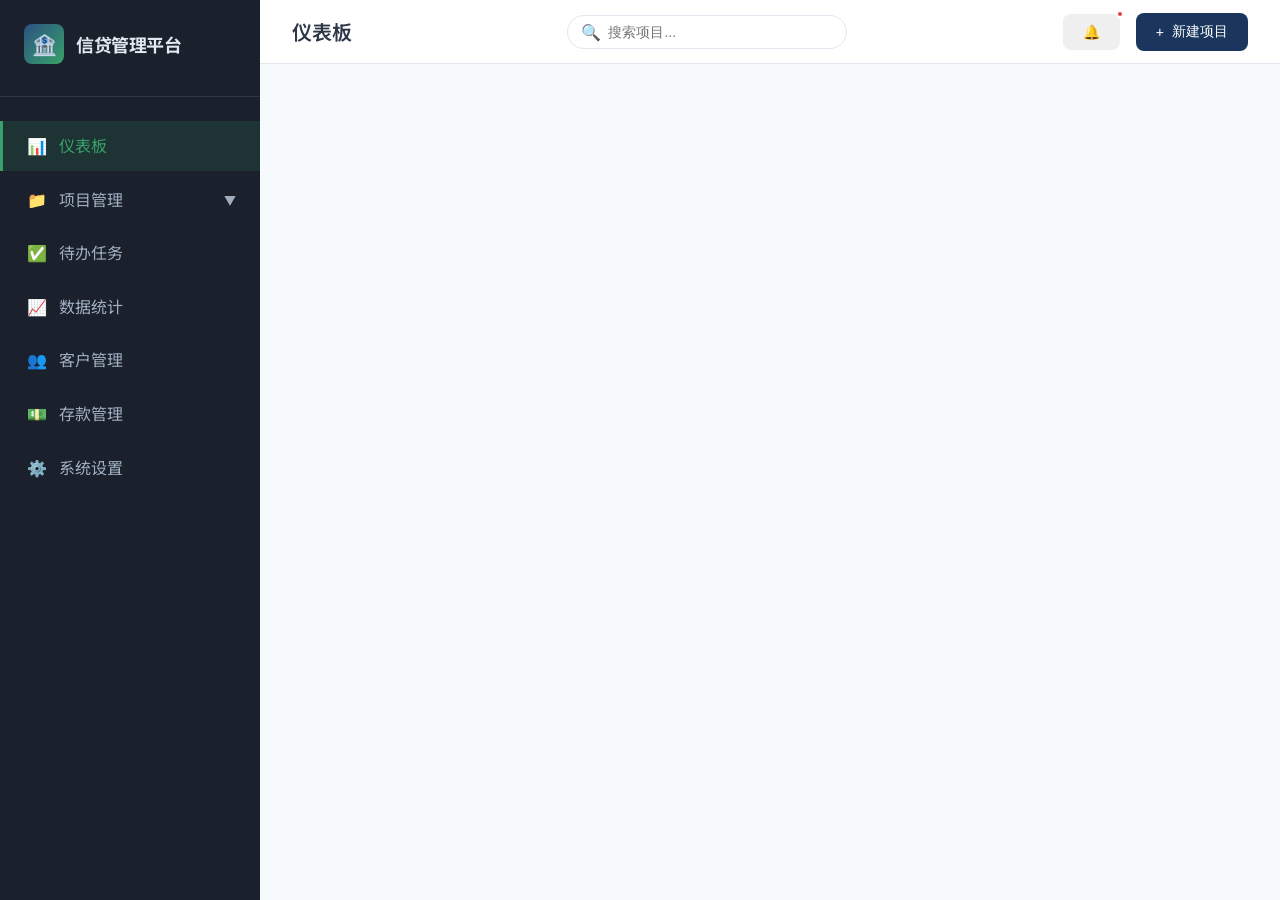
==== commit 4fc1c747: "feat: 移除登录密码验证功能" ====
--- a/index.html
+++ b/index.html
@@ -927,6 +927,28 @@
   color: white;
   border-radius: var(--radius-sm);
   font-size: 11px;
+}
+
+.loading-state {
+  display: flex;
+  align-items: center;
+  justify-content: center;
+  padding: 48px;
+  color: var(--text-light);
+}
+
+.loading-spinner {
+  width: 32px;
+  height: 32px;
+  border: 3px solid var(--border);
+  border-top-color: var(--primary);
+  border-radius: 50%;
+  animation: spin 1s linear infinite;
+  margin-right: 12px;
+}
+
+@keyframes spin {
+  to { transform: rotate(360deg); }
 }
   </style>
 </head>
@@ -1173,6 +1195,7 @@
     </div>
   </div>
 
+  <script src="js/api.js"></script>
   <script>
     const App = {
 data: {
@@ -1181,6 +1204,8 @@
     deposits: [],
     tasks: [],
     currentPage: 'dashboard',
+    isLoading: true,
+  },
   searchQuery: '',
   filterStatus: '',
   filterStage: '',
@@ -1218,63 +1243,58 @@
   }
 },
 
-init() {
-  if (!this.checkLogin()) {
-    document.body.innerHTML = '<div style="display:flex;align-items:center;justify-content:center;height:100vh;flex-direction:column;"><h2>请先登录</h2><p>密码错误或已超时</p></div>';
+async init() {
+  if (!await this.checkLogin()) {
     return;
   }
-  this.loadData();
+  await this.loadData();
   this.initOptionDropdowns();
   this.bindEvents();
   this.render();
 },
 
-loadData() {
-  const stored = localStorage.getItem('creditProjects');
-  if (stored) {
-    this.data.projects = JSON.parse(stored);
-  } else {
-    this.data.projects = this.generateSampleData();
-    this.saveData();
+async loadData() {
+  try {
+    this.data.isLoading = true;
+    this.renderLoading();
+
+    const [projects, customers, deposits, tasks, options] = await Promise.all([
+      API.getProjects(),
+      API.getCustomers(),
+      API.getDeposits(),
+      API.getTasks(),
+      API.getOptions()
+    ]);
+
+    this.data.projects = projects || [];
+    this.data.customers = customers || [];
+    this.data.deposits = deposits || [];
+    this.data.tasks = tasks || [];
+    this.data.options = { ...this.options, ...options };
+
+    this.data.isLoading = false;
+  } catch (e) {
+    console.error('Failed to load data:', e);
+    this.data.isLoading = false;
+    document.body.innerHTML = '<div style="display:flex;align-items:center;justify-content:center;height:100vh;flex-direction:column;"><h2>加载数据失败</h2><p>请确保API服务已启动</p><p style="color:#999;font-size:12px;margin-top:8px;">' + e.message + '</p></div>';
   }
-  const custStored = localStorage.getItem('creditCustomers');
-  if (custStored) {
-    this.data.customers = JSON.parse(custStored);
-  } else {
-    this.data.customers = this.generateSampleCustomers();
-    this.saveData();
+},
+
+renderLoading() {
+  document.getElementById('content').innerHTML = '<div class="loading-state"><div class="loading-spinner"></div>加载中...</div>';
+},
+
+async saveData() {
+},
+
+async saveOptions() {
+  try {
+    for (const [key, value] of Object.entries(this.data.options)) {
+      await API.updateOption(key, value);
+    }
+  } catch (e) {
+    console.error('Failed to save options:', e);
   }
-  const depStored = localStorage.getItem('creditDeposits');
-  if (depStored) {
-    this.data.deposits = JSON.parse(depStored);
-  } else {
-    this.data.deposits = this.generateSampleDeposits();
-    this.saveData();
-  }
-  const taskStored = localStorage.getItem('creditTasks');
-  if (taskStored) {
-    this.data.tasks = JSON.parse(taskStored);
-  } else {
-    this.data.tasks = this.generateSampleTasks();
-    this.saveData();
-  }
-  const optStored = localStorage.getItem('creditOptions');
-  if (optStored) {
-    this.data.options = JSON.parse(optStored);
-  } else {
-    this.saveOptions();
-  }
-},
-
-saveData() {
-    localStorage.setItem('creditProjects', JSON.stringify(this.data.projects));
-    localStorage.setItem('creditCustomers', JSON.stringify(this.data.customers));
-    localStorage.setItem('creditDeposits', JSON.stringify(this.data.deposits));
-    localStorage.setItem('creditTasks', JSON.stringify(this.data.tasks));
-  },
-
-saveOptions() {
-  localStorage.setItem('creditOptions', JSON.stringify(this.data.options));
 },
 
 initOptionDropdowns() {
@@ -1300,210 +1320,47 @@
   }
 },
 
-generateSampleCustomers() {
-  return [
-    { customerNo: '20260001', name: '北京创新科技有限公司', accounts: ['6222021100012345678', '6222021100012345679'], type: 'enterprise', contact: '张总', phone: '13800138000', address: '北京市朝阳区建国路88号' },
-    { customerNo: '20260002', name: '上海国际贸易集团', accounts: ['6222021100012345680'], type: 'enterprise', contact: '李经理', phone: '13800138001', address: '上海市浦东新区陆家嘴环路1000号' },
-    { customerNo: '20260003', name: '深圳智能制造企业', accounts: ['6222021100012345681', '6222021100012345682'], type: 'enterprise', contact: '王总', phone: '13800138002', address: '深圳市南山区科技园南区高新南七道' },
-    { customerNo: '20260004', name: '广州物流运输公司', accounts: ['6222021100012345683'], type: 'enterprise', contact: '刘总', phone: '13800138003', address: '广州市天河区珠江新城花城大道' },
-    { customerNo: '20260005', name: '杭州电子商务有限公司', accounts: ['6222021100012345684', '6222021100012345685'], type: 'enterprise', contact: '陈总', phone: '13800138004', address: '杭州市滨江区网商路599号' },
-    { customerNo: '20260006', name: '成都软件开发中心', accounts: ['6222021100012345686'], type: 'enterprise', contact: '赵总', phone: '13800138005', address: '成都市高新区天府大道中段666号' },
-    { customerNo: '20260007', name: '武汉新能源科技集团', accounts: ['6222021100012345687', '6222021100012345688'], type: 'enterprise', contact: '孙总', phone: '13800138006', address: '武汉市光谷大道77号光谷金融港' },
-    { customerNo: '20260008', name: '南京制造业集团', accounts: ['6222021100012345689'], type: 'enterprise', contact: '周总', phone: '13800138007', address: '南京市江宁区将军大道100号' },
-    { customerNo: '20260009', name: '西安高新材料公司', accounts: ['6222021100012345690'], type: 'enterprise', contact: '吴总', phone: '13800138008', address: '西安市高新区科技二路65号' },
-    { customerNo: '20260010', name: '重庆文化旅游投资', accounts: ['6222021100012345691', '6222021100012345692'], type: 'enterprise', contact: '郑总', phone: '13800138009', address: '重庆市渝中区解放碑步行街88号' },
-    { customerNo: '20260011', name: '天津港口物流集团', accounts: ['6222021100012345693'], type: 'enterprise', contact: '冯总', phone: '13800138010', address: '天津市滨海新区港口一路88号' },
-    { customerNo: '20260012', name: '苏州工业园区发展', accounts: ['6222021100012345694'], type: 'enterprise', contact: '陈总', phone: '13800138011', address: '苏州市工业园区星湖街328号' },
-    { customerNo: '20260013', name: '青岛海洋工程集团', accounts: ['6222021100012345695', '6222021100012345696'], type: 'enterprise', contact: '褚总', phone: '13800138012', address: '青岛市黄岛区港口路888号' },
-    { customerNo: '20260014', name: '大连船舶重工公司', accounts: ['6222021100012345697'], type: 'enterprise', contact: '卫总', phone: '13800138013', address: '大连市甘井子区大连湾街168号' },
-    { customerNo: '20260015', name: '长沙智能装备制造', accounts: ['6222021100012345698'], type: 'enterprise', contact: '蒋总', phone: '13800138014', address: '长沙市高新区麓谷大道668号' },
-    { customerNo: '20260016', name: '张三', accounts: ['6222021100012345699'], type: 'personal', phone: '13900139000', address: '北京市海淀区中关村大街1号' },
-    { customerNo: '20260017', name: '李四', accounts: ['6222021100012345700', '6222021100012345701'], type: 'personal', phone: '13900139001', address: '上海市静安区南京西路1788号' },
-    { customerNo: '20260018', name: '王五', accounts: ['6222021100012345702'], type: 'personal', phone: '13900139002', address: '深圳市福田区深南大道10088号' },
-    { customerNo: '20260019', name: '赵六', accounts: ['6222021100012345703'], type: 'personal', phone: '13900139003', address: '广州市天河区天河路385号' },
-    { customerNo: '20260020', name: '钱七', accounts: ['6222021100012345704', '6222021100012345705'], type: 'personal', phone: '13900139004', address: '杭州市西湖区文二路388号' }
-  ];
-},
-
-generateSampleDeposits() {
-  return [
-    { id: 'D001', customerId: '20260001', customerName: '北京创新科技有限公司', amount: 5000000, type: '定期', productName: '定期存款A款', date: '2025-01-15', rate: 2.1, ftpRate: 1.5, maturityDate: '2026-01-15' },
-    { id: 'D002', customerId: '20260002', customerName: '上海国际贸易集团', amount: 8000000, type: '活期', productName: '活期结算账户', date: '2025-02-20', rate: 0.35, ftpRate: 0.2, maturityDate: '' },
-    { id: 'D003', customerId: '20260003', customerName: '深圳智能制造企业', amount: 3000000, type: '定期', productName: '定期存款B款', date: '2025-03-10', rate: 2.25, ftpRate: 1.6, maturityDate: '2026-03-10' },
-    { id: 'D004', customerId: '20260004', customerName: '广州物流运输公司', amount: 2000000, type: '活期', productName: '活期结算账户', date: '2025-03-25', rate: 0.35, ftpRate: 0.2, maturityDate: '' },
-    { id: 'D005', customerId: '20260005', customerName: '杭州电子商务有限公司', amount: 6000000, type: '定期', productName: '定期存款A款', date: '2025-04-05', rate: 2.15, ftpRate: 1.5, maturityDate: '2026-04-05' },
-    { id: 'D006', customerId: '20260001', customerName: '北京创新科技有限公司', amount: 1500000, type: '活期', productName: '活期结算账户', date: '2025-04-18', rate: 0.35, ftpRate: 0.2, maturityDate: '' },
-    { id: 'D007', customerId: '20260016', customerName: '张三', amount: 500000, type: '定期', productName: '定期存款B款', date: '2025-05-01', rate: 2.3, ftpRate: 1.65, maturityDate: '2026-05-01' },
-    { id: 'D008', customerId: '20260017', customerName: '李四', amount: 300000, type: '活期', productName: '活期结算账户', date: '2025-05-10', rate: 0.35, ftpRate: 0.2, maturityDate: '' },
-    { id: 'D009', customerId: '20260006', customerName: '成都软件开发中心', amount: 4500000, type: '定期', productName: '定期存款C款', date: '2025-06-01', rate: 2.2, ftpRate: 1.55, maturityDate: '2026-06-01' },
-    { id: 'D010', customerId: '20260007', customerName: '武汉新能源科技集团', amount: 12000000, type: '活期', productName: '活期结算账户', date: '2025-06-15', rate: 0.35, ftpRate: 0.2, maturityDate: '' },
-    { id: 'D011', customerId: '20260008', customerName: '南京制造业集团', amount: 2500000, type: '定期', productName: '定期存款A款', date: '2025-07-01', rate: 2.1, ftpRate: 1.5, maturityDate: '2026-07-01' },
-    { id: 'D012', customerId: '20260009', customerName: '西安高新材料公司', amount: 1800000, type: '活期', productName: '活期结算账户', date: '2025-07-20', rate: 0.35, ftpRate: 0.2, maturityDate: '' },
-    { id: 'D013', customerId: '20260010', customerName: '重庆文化旅游投资', amount: 3500000, type: '定期', productName: '定期存款B款', date: '2025-08-05', rate: 2.25, ftpRate: 1.6, maturityDate: '2026-08-05' },
-    { id: 'D014', customerId: '20260018', customerName: '王五', amount: 800000, type: '定期', productName: '定期存款C款', date: '2025-08-18', rate: 2.35, ftpRate: 1.7, maturityDate: '2026-08-18' },
-    { id: 'D015', customerId: '20260011', customerName: '天津港口物流集团', amount: 9000000, type: '活期', productName: '活期结算账户', date: '2025-09-01', rate: 0.35, ftpRate: 0.2, maturityDate: '' },
-    { id: 'D016', customerId: '20260012', customerName: '苏州工业园区发展', amount: 6500000, type: '定期', productName: '定期存款A款', date: '2025-09-15', rate: 2.15, ftpRate: 1.5, maturityDate: '2026-09-15' },
-    { id: 'D017', customerId: '20260013', customerName: '青岛海洋工程集团', amount: 4200000, type: '定期', productName: '定期存款D款', date: '2025-10-01', rate: 2.3, ftpRate: 1.65, maturityDate: '2026-10-01' },
-    { id: 'D018', customerId: '20260019', customerName: '赵六', amount: 250000, type: '活期', productName: '活期结算账户', date: '2025-10-20', rate: 0.35, ftpRate: 0.2, maturityDate: '' },
-    { id: 'D019', customerId: '20260014', customerName: '大连船舶重工公司', amount: 15000000, type: '活期', productName: '活期结算账户', date: '2025-11-01', rate: 0.35, ftpRate: 0.2, maturityDate: '' },
-    { id: 'D020', customerId: '20260015', customerName: '长沙智能装备制造', amount: 2800000, type: '定期', productName: '定期存款B款', date: '2025-11-15', rate: 2.2, ftpRate: 1.55, maturityDate: '2026-11-15' },
-    { id: 'D021', customerId: '20260020', customerName: '钱七', amount: 1200000, type: '活期', productName: '活期结算账户', date: '2025-12-01', rate: 0.35, ftpRate: 0.2, maturityDate: '' },
-    { id: 'D022', customerId: '20260002', customerName: '上海国际贸易集团', amount: 5500000, type: '定期', productName: '定期存款C款', date: '2025-12-10', rate: 2.05, ftpRate: 1.45, maturityDate: '2026-12-10' }
-  ];
-},
-
-generateSampleTasks() {
-  const today = new Date();
-  return [
-    { id: 'T001', title: '客户尽职调查', customerNo: '20260001', dueDate: new Date(today.getTime() + 3 * 24 * 60 * 60 * 1000).toISOString().split('T')[0], completed: false },
-    { id: 'T002', title: '资料收集与核实', customerNo: '20260001', dueDate: new Date(today.getTime() + 5 * 24 * 60 * 60 * 1000).toISOString().split('T')[0], completed: false },
-    { id: 'T003', title: '信用评估报告', customerNo: '20260002', dueDate: new Date(today.getTime() + 7 * 24 * 60 * 60 * 1000).toISOString().split('T')[0], completed: false },
-    { id: 'T004', title: '实地考察', customerNo: '20260003', dueDate: new Date(today.getTime() + 10 * 24 * 60 * 60 * 1000).toISOString().split('T')[0], completed: false },
-    { id: 'T005', title: '初审评估', customerNo: '20260002', dueDate: new Date(today.getTime() + 2 * 24 * 60 * 60 * 1000).toISOString().split('T')[0], completed: true },
-    { id: 'T006', title: '合同签订', customerNo: '20260004', dueDate: new Date(today.getTime() + 14 * 24 * 60 * 60 * 1000).toISOString().split('T')[0], completed: false },
-    { id: 'T007', title: '首次检查', customerNo: '20260005', dueDate: new Date(today.getTime() + 20 * 24 * 60 * 60 * 1000).toISOString().split('T')[0], completed: false },
-    { id: 'T008', title: '定期检查', customerNo: '20260001', dueDate: new Date(today.getTime() + 30 * 24 * 60 * 60 * 1000).toISOString().split('T')[0], completed: false },
-    { id: 'T009', title: '风险评估更新', customerNo: '20260006', dueDate: new Date(today.getTime() + 4 * 24 * 60 * 60 * 1000).toISOString().split('T')[0], completed: false },
-    { id: 'T010', title: '担保物评估', customerNo: '20260007', dueDate: new Date(today.getTime() + 6 * 24 * 60 * 60 * 1000).toISOString().split('T')[0], completed: false },
-    { id: 'T011', title: '还款能力分析', customerNo: '20260008', dueDate: new Date(today.getTime() + 8 * 24 * 60 * 60 * 1000).toISOString().split('T')[0], completed: false },
-    { id: 'T012', title: '贷款展期审批', customerNo: '20260009', dueDate: new Date(today.getTime() + 1 * 24 * 60 * 60 * 1000).toISOString().split('T')[0], completed: false },
-    { id: 'T013', title: '抵押物变更手续', customerNo: '20260010', dueDate: new Date(today.getTime() + 12 * 24 * 60 * 60 * 1000).toISOString().split('T')[0], completed: false },
-    { id: 'T014', title: '年度审计报告', customerNo: '20260011', dueDate: new Date(today.getTime() + 25 * 24 * 60 * 60 * 1000).toISOString().split('T')[0], completed: false },
-    { id: 'T015', title: '客户信用复评', customerNo: '20260012', dueDate: new Date(today.getTime() + 35 * 24 * 60 * 60 * 1000).toISOString().split('T')[0], completed: false },
-    { id: 'T016', title: '提前还款沟通', customerNo: '20260013', dueDate: new Date(today.getTime() + 3 * 24 * 60 * 60 * 1000).toISOString().split('T')[0], completed: true },
-    { id: 'T017', title: '新客户开发', customerNo: '20260014', dueDate: new Date(today.getTime() + 15 * 24 * 60 * 60 * 1000).toISOString().split('T')[0], completed: false },
-    { id: 'T018', title: '贷后跟踪报告', customerNo: '20260015', dueDate: new Date(today.getTime() + 7 * 24 * 60 * 60 * 1000).toISOString().split('T')[0], completed: false },
-    { id: 'T019', title: '利率调整通知', customerNo: '20260016', dueDate: new Date(today.getTime() + 2 * 24 * 60 * 60 * 1000).toISOString().split('T')[0], completed: false },
-    { id: 'T020', title: '合作协议续签', customerNo: '20260017', dueDate: new Date(today.getTime() + 45 * 24 * 60 * 60 * 1000).toISOString().split('T')[0], completed: false }
-  ];
-},
-
-generateSampleData() {
-      const customers = ['北京创新科技有限公司', '上海国际贸易集团', '深圳智能制造企业', '广州物流运输公司', '杭州电子商务有限公司', '成都软件开发中心', '武汉新能源科技集团', '南京制造业集团', '西安高新材料公司', '重庆文化旅游投资', '天津港口物流集团', '苏州工业园区发展', '青岛海洋工程集团', '大连船舶重工公司', '长沙智能装备制造', '张三', '李四', '王五', '赵六', '钱七'];
-      const statuses = ['pending', 'processing', 'completed', 'rejected'];
-      const stages = ['pre', 'mid', 'post'];
-      const urgencies = ['normal', 'urgent', 'very_urgent'];
-      const projectNames = ['流动资金贷款', '项目贷款', '设备采购贷款', '技术改造贷款', '扩建项目贷款', '研发项目贷款', '并购贷款', '周转贷款', '供应链金融', '信用贷款', '抵押贷款', '担保贷款', '质押贷款', '循环贷款', '固定资产贷款', '经营性贷款', '项目融资', '过桥贷款', '并购融资', '出口信贷'];
-      const projects = [];
-
-      for (let i = 0; i < 30; i++) {
-        const status = statuses[Math.floor(Math.random() * statuses.length)];
-        const stage = status === 'completed' ? 'post' : stages[Math.floor(Math.random() * 3)];
-        const amount = Math.floor(Math.random() * 15000000) + 500000;
-        const createdAt = new Date(Date.now() - Math.random() * 180 * 24 * 60 * 60 * 1000);
-
-        projects.push({
-          id: `PRJ${String(2026001 + i).padStart(6, '0')}`,
-          name: `${projectNames[i % projectNames.length]}-${customers[i % customers.length]}`,
-          customerName: customers[i % customers.length],
-          customerType: i % 3 === 0 ? 'enterprise' : 'personal',
-          amount: amount,
-          term: [3, 6, 12, 24, 36][Math.floor(Math.random() * 5)],
-          rate: (Math.random() * 3 + 3.5).toFixed(2),
-          guaranteeType: ['credit', 'mortgage', 'pledge', 'guarantee'][Math.floor(Math.random() * 4)],
-          status: status,
-          stage: stage,
-          urgency: urgencies[Math.floor(Math.random() * 3)],
-          stageProgress: { pre: 0, mid: 0, post: 0 },
-          remark: '',
-          createdAt: createdAt.toISOString(),
-          endDate: status === 'completed' ? new Date(Date.now() - Math.random() * 30 * 24 * 60 * 60 * 1000).toISOString() : null,
-          drawDate: stage === 'mid' || stage === 'post' ? new Date(createdAt.getTime() + 15 * 24 * 60 * 60 * 1000).toISOString().split('T')[0] : '',
-          postLoanTaskDates: this.generatePostLoanTaskDates(),
-          tasks: this.generateTasks(status, stage)
-        });
-
-        const project = projects[projects.length - 1];
-        if (stage === 'pre') project.stageProgress.pre = Math.floor(Math.random() * 100);
-        else if (stage === 'mid') { project.stageProgress.pre = 100; project.stageProgress.mid = Math.floor(Math.random() * 100); }
-        else { project.stageProgress.pre = 100; project.stageProgress.mid = 100; project.stageProgress.post = Math.floor(Math.random() * 100); }
-      }
-
-      return projects;
-    },
-
-    generatePostLoanTaskDates() {
-      const baseDate = new Date();
-      return [
-        new Date(baseDate.getTime() + 30 * 24 * 60 * 60 * 1000).toISOString().split('T')[0],
-        new Date(baseDate.getTime() + 90 * 24 * 60 * 60 * 1000).toISOString().split('T')[0],
-        new Date(baseDate.getTime() + 180 * 24 * 60 * 60 * 1000).toISOString().split('T')[0]
-      ];
-    },
-
-      generateTasks(status, stage) {
-        const preTasks = [
-          { id: 1, title: '客户尽职调查', completed: false },
-          { id: 2, title: '资料收集与核实', completed: false },
-          { id: 3, title: '信用评估报告', completed: false },
-          { id: 4, title: '实地考察', completed: false }
-        ];
-        const midTasks = [
-          { id: 5, title: '初审评估', completed: false },
-          { id: 6, title: '复审评估', completed: false },
-          { id: 7, title: '终审决策', completed: false },
-          { id: 8, title: '合同签订', completed: false }
-        ];
-        const postTasks = [
-          { id: 9, title: '首次检查', completed: false },
-          { id: 10, title: '定期检查', completed: false },
-          { id: 11, title: '风险评估', completed: false },
-          { id: 12, title: '到期处理', completed: false }
-        ];
-
-        let tasks = [];
-        if (stage === 'pre' || status === 'pending') tasks = preTasks;
-        else if (stage === 'mid' || status === 'processing') tasks = [...preTasks, ...midTasks];
-        else tasks = [...preTasks, ...midTasks, ...postTasks];
-
-        if (status === 'completed') {
-          tasks.forEach(t => t.completed = true);
-        }
-
-        return tasks;
-      },
-
-      bindEvents() {
-        document.getElementById('mobileMenuBtn').addEventListener('click', () => {
-          document.getElementById('sidebar').classList.toggle('open');
-        });
-
-        document.querySelectorAll('.nav-link').forEach(link => {
-          link.addEventListener('click', (e) => {
-            e.preventDefault();
-            document.querySelectorAll('.nav-link').forEach(l => l.classList.remove('active'));
-            link.classList.add('active');
-            this.data.currentPage = link.dataset.page;
-            document.getElementById('sidebar').classList.remove('open');
-            this.render();
-          });
-        });
-
-        document.getElementById('newProjectBtn').addEventListener('click', () => {
-          this.openProjectModal();
-        });
-
-        document.getElementById('modalClose').addEventListener('click', () => {
-          this.closeModal('projectModal');
-        });
-
-        document.getElementById('detailModalClose').addEventListener('click', () => {
-          this.closeModal('detailModal');
-        });
-
-        document.getElementById('cancelBtn').addEventListener('click', () => {
-          this.closeModal('projectModal');
-        });
-
-        document.getElementById('saveBtn').addEventListener('click', () => {
-          this.saveProject();
-        });
-
-        document.getElementById('searchInput').addEventListener('input', (e) => {
-          this.data.searchQuery = e.target.value;
-          this.render();
-        });
-      },
+bindEvents() {
+  document.getElementById('mobileMenuBtn').addEventListener('click', () => {
+    document.getElementById('sidebar').classList.toggle('open');
+  });
+
+  document.querySelectorAll('.nav-link').forEach(link => {
+    link.addEventListener('click', (e) => {
+      e.preventDefault();
+      document.querySelectorAll('.nav-link').forEach(l => l.classList.remove('active'));
+      link.classList.add('active');
+      this.data.currentPage = link.dataset.page;
+      document.getElementById('sidebar').classList.remove('open');
+      this.render();
+    });
+  });
+
+  document.getElementById('newProjectBtn').addEventListener('click', () => {
+    this.openProjectModal();
+  });
+
+  document.getElementById('modalClose').addEventListener('click', () => {
+    this.closeModal('projectModal');
+  });
+
+  document.getElementById('detailModalClose').addEventListener('click', () => {
+    this.closeModal('detailModal');
+  });
+
+  document.getElementById('cancelBtn').addEventListener('click', () => {
+    this.closeModal('projectModal');
+  });
+
+  document.getElementById('saveBtn').addEventListener('click', () => {
+    this.saveProject();
+  });
+
+  document.getElementById('searchInput').addEventListener('input', (e) => {
+    this.data.searchQuery = e.target.value;
+    this.render();
+  });
+},
 
 openProjectModal(project = null) {
     const modal = document.getElementById('projectModal');
@@ -1702,7 +1559,7 @@
         document.getElementById(modalId).classList.remove('active');
       },
 
-saveProject() {
+async saveProject() {
     const projectCode = document.getElementById('projectCode').value;
     const projectName = document.getElementById('projectName').value;
     const customerIds = this.currentSelectedCustomers || [];
@@ -1753,15 +1610,20 @@
       tasks: existingIndex >= 0 ? this.data.projects[existingIndex].tasks : this.generateTasks('pending', 'pre')
     };
 
-    if (existingIndex >= 0) {
-      this.data.projects[existingIndex] = projectData;
-    } else {
-      this.data.projects.unshift(projectData);
-    }
-
-    this.saveData();
-    this.closeModal('projectModal');
-    this.render();
+    try {
+      if (existingIndex >= 0) {
+        await API.updateProject(projectCode, projectData);
+        this.data.projects[existingIndex] = projectData;
+      } else {
+        await API.createProject(projectData);
+        this.data.projects.unshift(projectData);
+      }
+
+      this.closeModal('projectModal');
+      this.render();
+    } catch (e) {
+      alert('保存失败: ' + e.message);
+    }
   },
 
       getFilteredProjects() {
@@ -1841,6 +1703,7 @@
   },
 
       formatDate(dateStr) {
+        if (!dateStr) return '';
         return new Date(dateStr).toLocaleDateString('zh-CN');
       },
 
@@ -1864,6 +1727,11 @@
 },
 
       render() {
+        if (this.data.isLoading) {
+          document.getElementById('content').innerHTML = '<div class="loading-state"><div class="loading-spinner"></div>加载中...</div>';
+          return;
+        }
+
         const page = this.data.currentPage;
         const titles = { dashboard: '仪表板', projects: '项目管理', tasks: '待办任务', statistics: '数据统计', settings: '系统设置' };
         document.getElementById('pageTitle').textContent = titles[page] || '仪表板';
@@ -1899,7 +1767,7 @@
     return (urgencyOrder[b.urgency] || 1) - (urgencyOrder[a.urgency] || 1);
   }).slice(0, 5);
   const recentProjects = this.getFilteredProjects().slice(0, 5);
-  const projectTasks = this.data.projects.flatMap(p => p.tasks.filter(t => !t.completed));
+  const projectTasks = this.data.projects.flatMap(p => p.tasks ? p.tasks.filter(t => !t.completed) : []);
   const standaloneTasks = this.data.tasks.filter(t => !t.completed);
   const pendingTasks = [...projectTasks, ...standaloneTasks].slice(0, 8);
 
@@ -2129,7 +1997,7 @@
   const customers = this.data.customers;
   const filterCustomer = this.data.filterTaskCustomer || '';
 
-  const filteredTasks = filterCustomer 
+  const filteredTasks = filterCustomer
     ? tasks.filter(t => t.customerNo === filterCustomer)
     : tasks;
 
@@ -2265,15 +2133,19 @@
   if (task) this.openTaskModal(task);
 },
 
-deleteTask(id) {
+async deleteTask(id) {
   if (confirm('确定要删除这个任务吗？')) {
-    this.data.tasks = this.data.tasks.filter(t => t.id !== id);
-    this.saveData();
-    this.render();
+    try {
+      await API.deleteTask(id);
+      this.data.tasks = this.data.tasks.filter(t => t.id !== id);
+      this.render();
+    } catch (e) {
+      alert('删除失败: ' + e.message);
+    }
   }
 },
 
-saveTask(existingId) {
+async saveTask(existingId) {
   const title = document.getElementById('taskTitle').value.trim();
   const customerNo = document.getElementById('taskCustomer').value;
   const dueDate = document.getElementById('taskDueDate').value;
@@ -2281,26 +2153,37 @@
   if (!title) { alert('请输入任务标题'); return; }
   if (!customerNo) { alert('请选择客户'); return; }
 
-  if (existingId) {
-    const idx = this.data.tasks.findIndex(t => t.id === existingId);
-    this.data.tasks[idx] = { id: existingId, title, customerNo, dueDate, completed: this.data.tasks[idx].completed };
-  } else {
-    const newId = 'T' + String(this.data.tasks.length + 1).padStart(3, '0');
-    this.data.tasks.push({ id: newId, title, customerNo, dueDate, completed: false });
+  try {
+    if (existingId) {
+      const idx = this.data.tasks.findIndex(t => t.id === existingId);
+      const taskData = { id: existingId, title, customerNo, dueDate, completed: this.data.tasks[idx].completed };
+      await API.updateTask(existingId, taskData);
+      this.data.tasks[idx] = taskData;
+    } else {
+      const newId = 'T' + String(this.data.tasks.length + 1).padStart(3, '0');
+      const taskData = { id: newId, title, customerNo, dueDate, completed: false };
+      await API.createTask(taskData);
+      this.data.tasks.push(taskData);
+    }
+
+    this.closeModal('detailModal');
+    this.render();
+    alert('保存成功');
+  } catch (e) {
+    alert('保存失败: ' + e.message);
   }
-
-  this.saveData();
-  this.closeModal('detailModal');
-  this.render();
-  alert('保存成功');
-},
-
-toggleStandaloneTask(id) {
-  const task = this.data.tasks.find(t => t.id === id);
-  if (task) {
-    task.completed = !task.completed;
-    this.saveData();
-    this.render();
+},
+
+async toggleStandaloneTask(id) {
+  try {
+    const result = await API.toggleTask(id);
+    const task = this.data.tasks.find(t => t.id === id);
+    if (task) {
+      task.completed = result.completed;
+      this.render();
+    }
+  } catch (e) {
+    alert('操作失败: ' + e.message);
   }
 },
 
@@ -2568,7 +2451,7 @@
   if (customer) this.openCustomerModal(customer);
 },
 
-saveCustomer(existingCustomerNo) {
+async saveCustomer(existingCustomerNo) {
   const customerNo = document.getElementById('custNo').value.trim();
   const name = document.getElementById('custName').value;
   const accountsInput = document.getElementById('custAccounts').value;
@@ -2582,17 +2465,23 @@
   if (!name) { alert('请输入客户名称'); return; }
 
   const customerData = { customerNo, name, accounts, type, contact, phone, address };
-  if (existingCustomerNo) {
-    const idx = this.data.customers.findIndex(c => c.customerNo === existingCustomerNo);
-    this.data.customers[idx] = customerData;
-  } else {
-    this.data.customers.push(customerData);
+
+  try {
+    if (existingCustomerNo) {
+      await API.updateCustomer(existingCustomerNo, customerData);
+      const idx = this.data.customers.findIndex(c => c.customerNo === existingCustomerNo);
+      this.data.customers[idx] = customerData;
+    } else {
+      await API.createCustomer(customerData);
+      this.data.customers.push(customerData);
+    }
+
+    this.closeModal('detailModal');
+    this.render();
+    alert('保存成功');
+  } catch (e) {
+    alert('保存失败: ' + e.message);
   }
-
-  this.saveData();
-  this.closeModal('detailModal');
-  this.render();
-  alert('保存成功');
 },
 
       renderDeposits() {
@@ -2893,7 +2782,7 @@
     <div style="margin-top: 24px;">
       <h4 style="margin-bottom: 16px; font-size: 14px; color: var(--text-light);">任务清单</h4>
       <ul class="task-list">
-${[...project.tasks.filter(t => !t.completed), ...project.tasks.filter(t => t.completed)].map(t => {
+ ${(project.tasks || []).filter(t => !t.completed).concat((project.tasks || []).filter(t => t.completed)).map(t => {
   const taskCustomer = t.customerId ? this.data.customers.find(c => c.customerNo === t.customerId) : null;
   const customerLabel = taskCustomer ? `<span style="font-size:11px;color:var(--text-light);margin-left:8px;">[${taskCustomer.name}${taskCustomer.customerNo ? ' ' + taskCustomer.customerNo : ''}]</span>` : '';
     return `
@@ -2928,23 +2817,22 @@
       toggleTask(taskId, projectId) {
         if (!projectId) {
           for (const p of this.data.projects) {
-            const task = p.tasks.find(t => t.id == taskId);
+            const task = p.tasks?.find(t => t.id == taskId);
             if (task) { projectId = p.id; break; }
           }
         }
 
         const project = this.data.projects.find(p => p.id === projectId);
-        if (!project) return;
+        if (!project || !project.tasks) return;
 
         const task = project.tasks.find(t => t.id == taskId);
         if (task) {
           task.completed = !task.completed;
-          this.saveData();
           this.render();
         }
       },
 
-      updateProjectStatus(id) {
+async updateProjectStatus(id) {
         const project = this.data.projects.find(p => p.id === id);
         if (!project) return;
 
@@ -2972,9 +2860,13 @@
           project.tasks[i].completed = true;
         }
 
-        this.saveData();
-        this.showProjectDetail(id);
-        document.getElementById('notificationDot').style.display = 'none';
+        try {
+          await API.updateProject(id, project);
+          this.showProjectDetail(id);
+          document.getElementById('notificationDot').style.display = 'none';
+        } catch (e) {
+          alert('更新失败: ' + e.message);
+        }
       },
 
 navigateTo(page) {
@@ -3061,7 +2953,13 @@
             const data = JSON.parse(text);
             if (Array.isArray(data)) {
               this.data.projects = data;
-              this.saveData();
+              for (const p of data) {
+                try {
+                  await API.createProject(p);
+                } catch (e) {
+                  console.error('Failed to import project:', p.id, e);
+                }
+              }
               this.render();
               alert('导入成功');
             }
@@ -3075,60 +2973,16 @@
       clearData() {
         if (confirm('确定要清空所有数据吗？此操作不可撤销。')) {
           this.data.projects = [];
-          this.saveData();
+          this.data.customers = [];
+          this.data.deposits = [];
+          this.data.tasks = [];
           this.render();
         }
       },
 
-      changePassword() {
-        const current = document.getElementById('currentPassword').value;
-        const newPass = document.getElementById('newPassword').value;
-        const confirmPass = document.getElementById('confirmPassword').value;
-        const storedPassword = localStorage.getItem('creditPassword') || '';
-
-        if (storedPassword && !current) {
-          alert('请输入当前密码');
-          return;
-        }
-
-        if (storedPassword && this.hashPassword(current) !== storedPassword) {
-          alert('当前密码错误');
-          return;
-        }
-
-        if (!newPass || newPass.length < 6) {
-          alert('新密码至少需要6位');
-          return;
-        }
-
-        if (newPass !== confirmPass) {
-          alert('两次输入的密码不一致');
-          return;
-        }
-
-        localStorage.setItem('creditPassword', this.hashPassword(newPass));
-        alert('密码修改成功');
-        document.getElementById('currentPassword').value = '';
-        document.getElementById('newPassword').value = '';
-        document.getElementById('confirmPassword').value = '';
-      },
-
-      hashPassword(password) {
-        let hash = 0;
-        for (let i = 0; i < password.length; i++) {
-          hash = ((hash << 5) - hash) + password.charCodeAt(i);
-          hash |= 0;
-        }
-        return hash.toString(16);
-      },
-
-      checkLogin() {
-        const password = localStorage.getItem('creditPassword');
-        if (!password) return true;
-
-        const input = prompt('请输入密码：');
-        return this.hashPassword(input || '') === password;
-      },
+checkLogin() {
+  return true;
+},
 
       toggleSubMenu(event, menuId) {
         event.preventDefault();
@@ -3277,7 +3131,7 @@
         if (deposit) this.openDepositModal(deposit);
       },
 
-saveDeposit(existingId) {
+async saveDeposit(existingId) {
   const id = existingId || `D${String(this.data.deposits.length + 1).padStart(3, '0')}`;
   const customerId = this.currentDepositSelectedCustomer[0] || '';
   const customerName = this.data.customers.find(c => c.customerNo === customerId)?.name || '';
@@ -3292,34 +3146,48 @@
   if (!customerId || !amount) { alert('请填写必填字段'); return; }
 
   const depositData = { id, customerId, customerName, productName, type, amount, rate, ftpRate, date, maturityDate };
-  if (existingId) {
-          const idx = this.data.deposits.findIndex(d => d.id === existingId);
-          this.data.deposits[idx] = depositData;
-        } else {
-          this.data.deposits.push(depositData);
-        }
-
-        this.saveData();
-        this.closeModal('detailModal');
-        this.render();
-        alert('保存成功');
-      },
-
-      deleteDeposit(id) {
-        if (confirm('确定要删除这条存款记录吗？')) {
-          this.data.deposits = this.data.deposits.filter(d => d.id !== id);
-          this.saveData();
-          this.render();
-        }
-      },
-
-      deleteProject(id) {
-        if (confirm('确定要删除这个项目吗？')) {
-          this.data.projects = this.data.projects.filter(p => p.id !== id);
-          this.saveData();
-          this.render();
-        }
-      },
+
+  try {
+    if (existingId) {
+      await API.updateDeposit(existingId, depositData);
+      const idx = this.data.deposits.findIndex(d => d.id === existingId);
+      this.data.deposits[idx] = depositData;
+    } else {
+      await API.createDeposit(depositData);
+      this.data.deposits.push(depositData);
+    }
+
+    this.closeModal('detailModal');
+    this.render();
+    alert('保存成功');
+  } catch (e) {
+    alert('保存失败: ' + e.message);
+  }
+},
+
+async deleteDeposit(id) {
+  if (confirm('确定要删除这条存款记录吗？')) {
+    try {
+      await API.deleteDeposit(id);
+      this.data.deposits = this.data.deposits.filter(d => d.id !== id);
+      this.render();
+    } catch (e) {
+      alert('删除失败: ' + e.message);
+    }
+  }
+},
+
+async deleteProject(id) {
+  if (confirm('确定要删除这个项目吗？')) {
+    try {
+      await API.deleteProject(id);
+      this.data.projects = this.data.projects.filter(p => p.id !== id);
+      this.render();
+    } catch (e) {
+      alert('删除失败: ' + e.message);
+    }
+  }
+},
 
       renderDurationBar(project) {
         const start = new Date(project.createdAt).getTime();
@@ -3338,10 +3206,10 @@
             </div>
             <span style="font-size:12px;white-space:nowrap;">${days}天</span>
 </div>
- `;
-},
-
-addOption(type) {
+  `;
+},
+
+async addOption(type) {
   const labels = {
     stages: '阶段',
     statuses: '状态',
@@ -3360,11 +3228,11 @@
   }
 
   this.data.options[type].push({ value, label });
-  this.saveOptions();
+  await this.saveOptions();
   this.render();
 },
 
-editOption(type, value) {
+async editOption(type, value) {
   const option = this.data.options[type].find(o => o.value === value);
   if (!option) return;
 
@@ -3380,16 +3248,48 @@
 
   option.value = newValue;
   option.label = newLabel;
-  this.saveOptions();
+  await this.saveOptions();
   this.render();
 },
 
-deleteOption(type, value) {
+async deleteOption(type, value) {
   if (!confirm('确定要删除这个选项吗？')) return;
   this.data.options[type] = this.data.options[type].filter(o => o.value !== value);
-  this.saveOptions();
+  await this.saveOptions();
   this.render();
 },
+
+generateTasks(status, stage) {
+        const preTasks = [
+          { id: 1, title: '客户尽职调查', completed: false },
+          { id: 2, title: '资料收集与核实', completed: false },
+          { id: 3, title: '信用评估报告', completed: false },
+          { id: 4, title: '实地考察', completed: false }
+        ];
+        const midTasks = [
+          { id: 5, title: '初审评估', completed: false },
+          { id: 6, title: '复审评估', completed: false },
+          { id: 7, title: '终审决策', completed: false },
+          { id: 8, title: '合同签订', completed: false }
+        ];
+        const postTasks = [
+          { id: 9, title: '首次检查', completed: false },
+          { id: 10, title: '定期检查', completed: false },
+          { id: 11, title: '风险评估', completed: false },
+          { id: 12, title: '到期处理', completed: false }
+        ];
+
+        let tasks = [];
+        if (stage === 'pre' || status === 'pending') tasks = preTasks;
+        else if (stage === 'mid' || status === 'processing') tasks = [...preTasks, ...midTasks];
+        else tasks = [...preTasks, ...midTasks, ...postTasks];
+
+        if (status === 'completed') {
+          tasks.forEach(t => t.completed = true);
+        }
+
+        return tasks;
+      },
 
 bindPageEvents() {}
     };
@@ -3397,4 +3297,4 @@
     document.addEventListener('DOMContentLoaded', () => App.init());
   </script>
 </body>
-</html>+</html>
